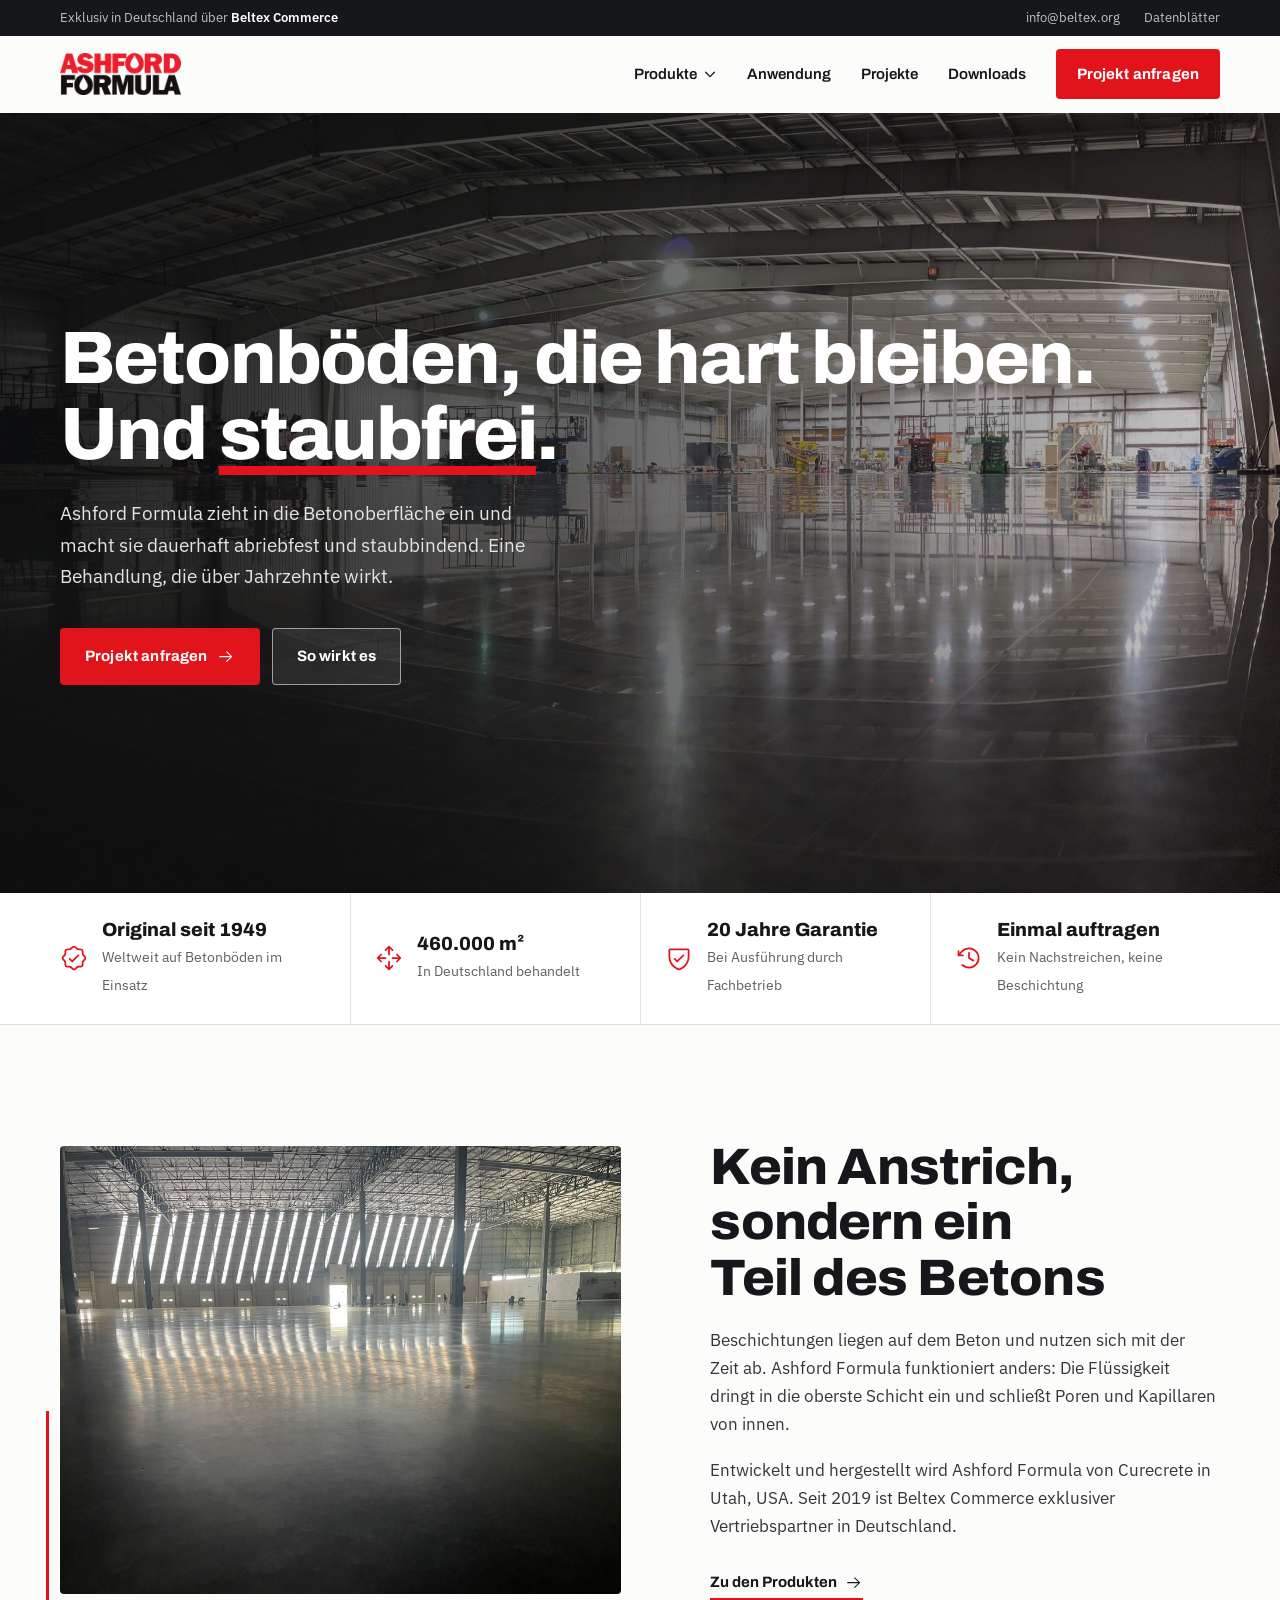
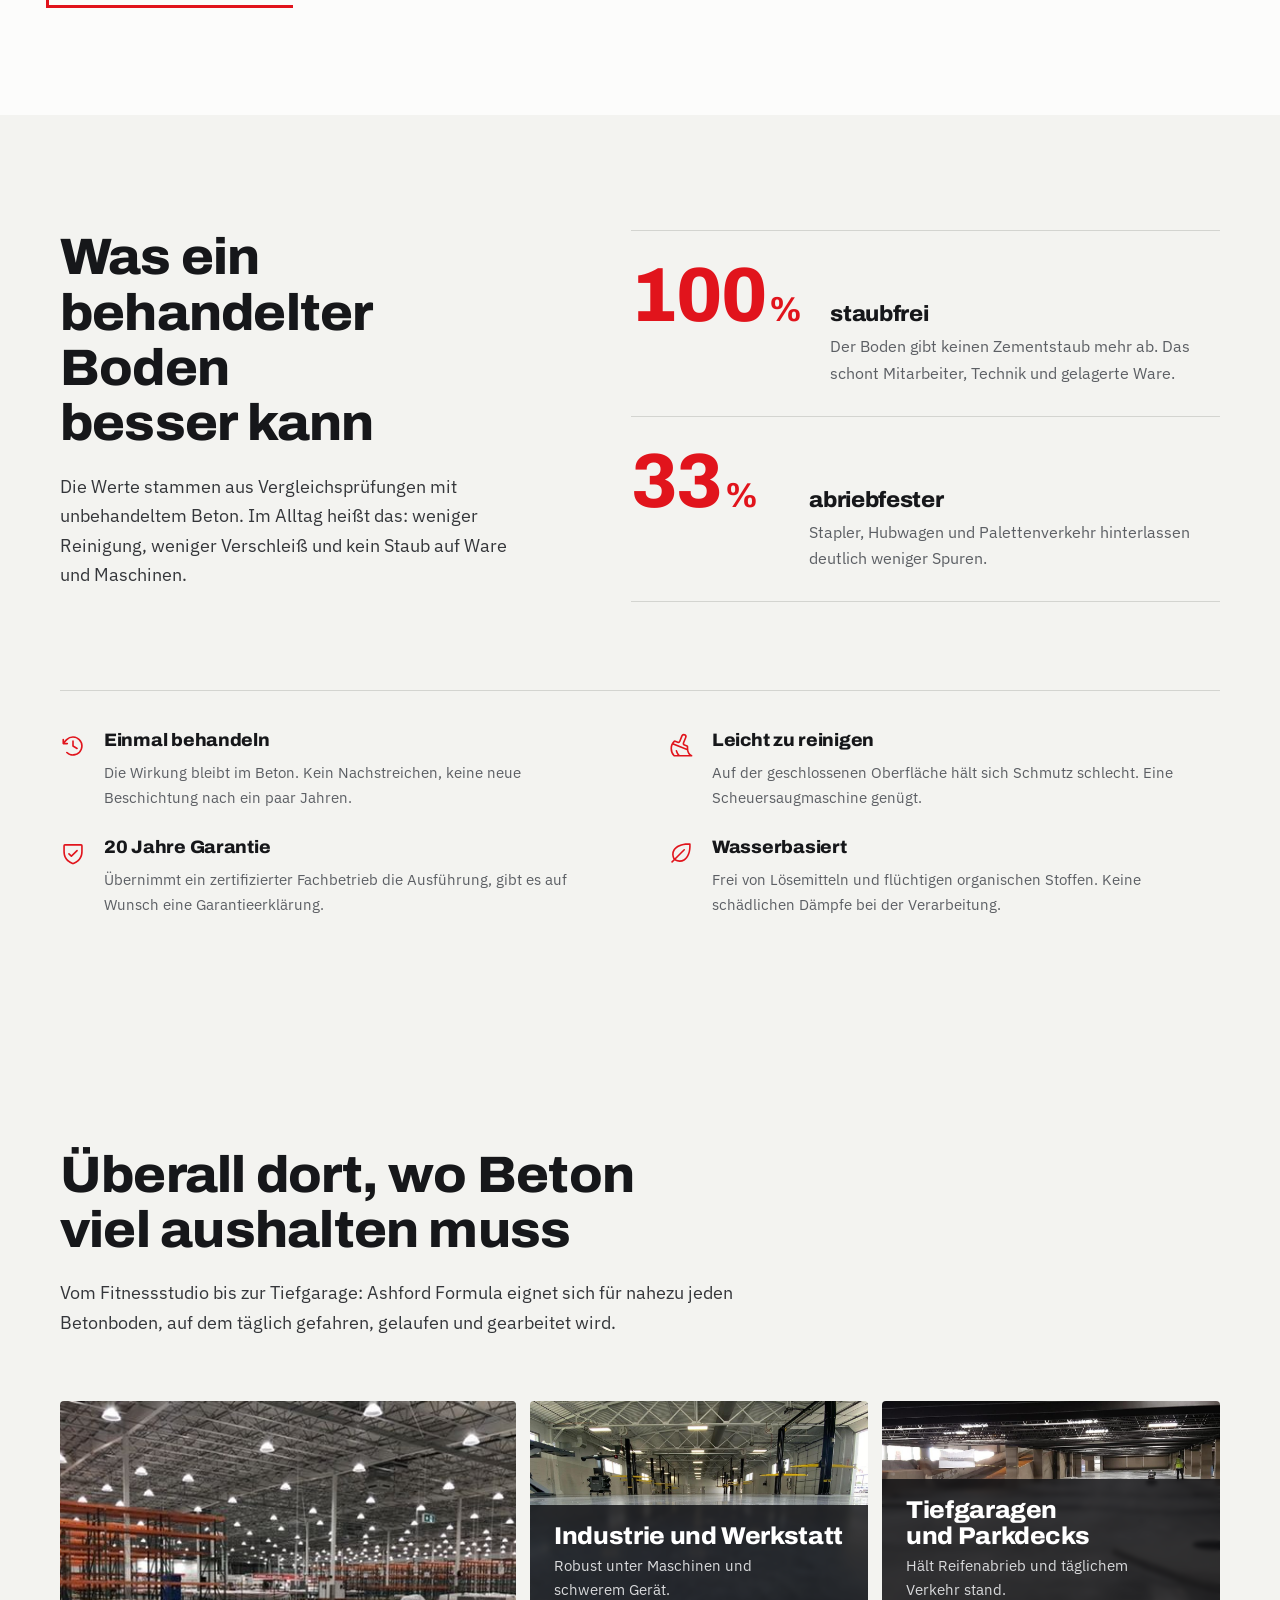
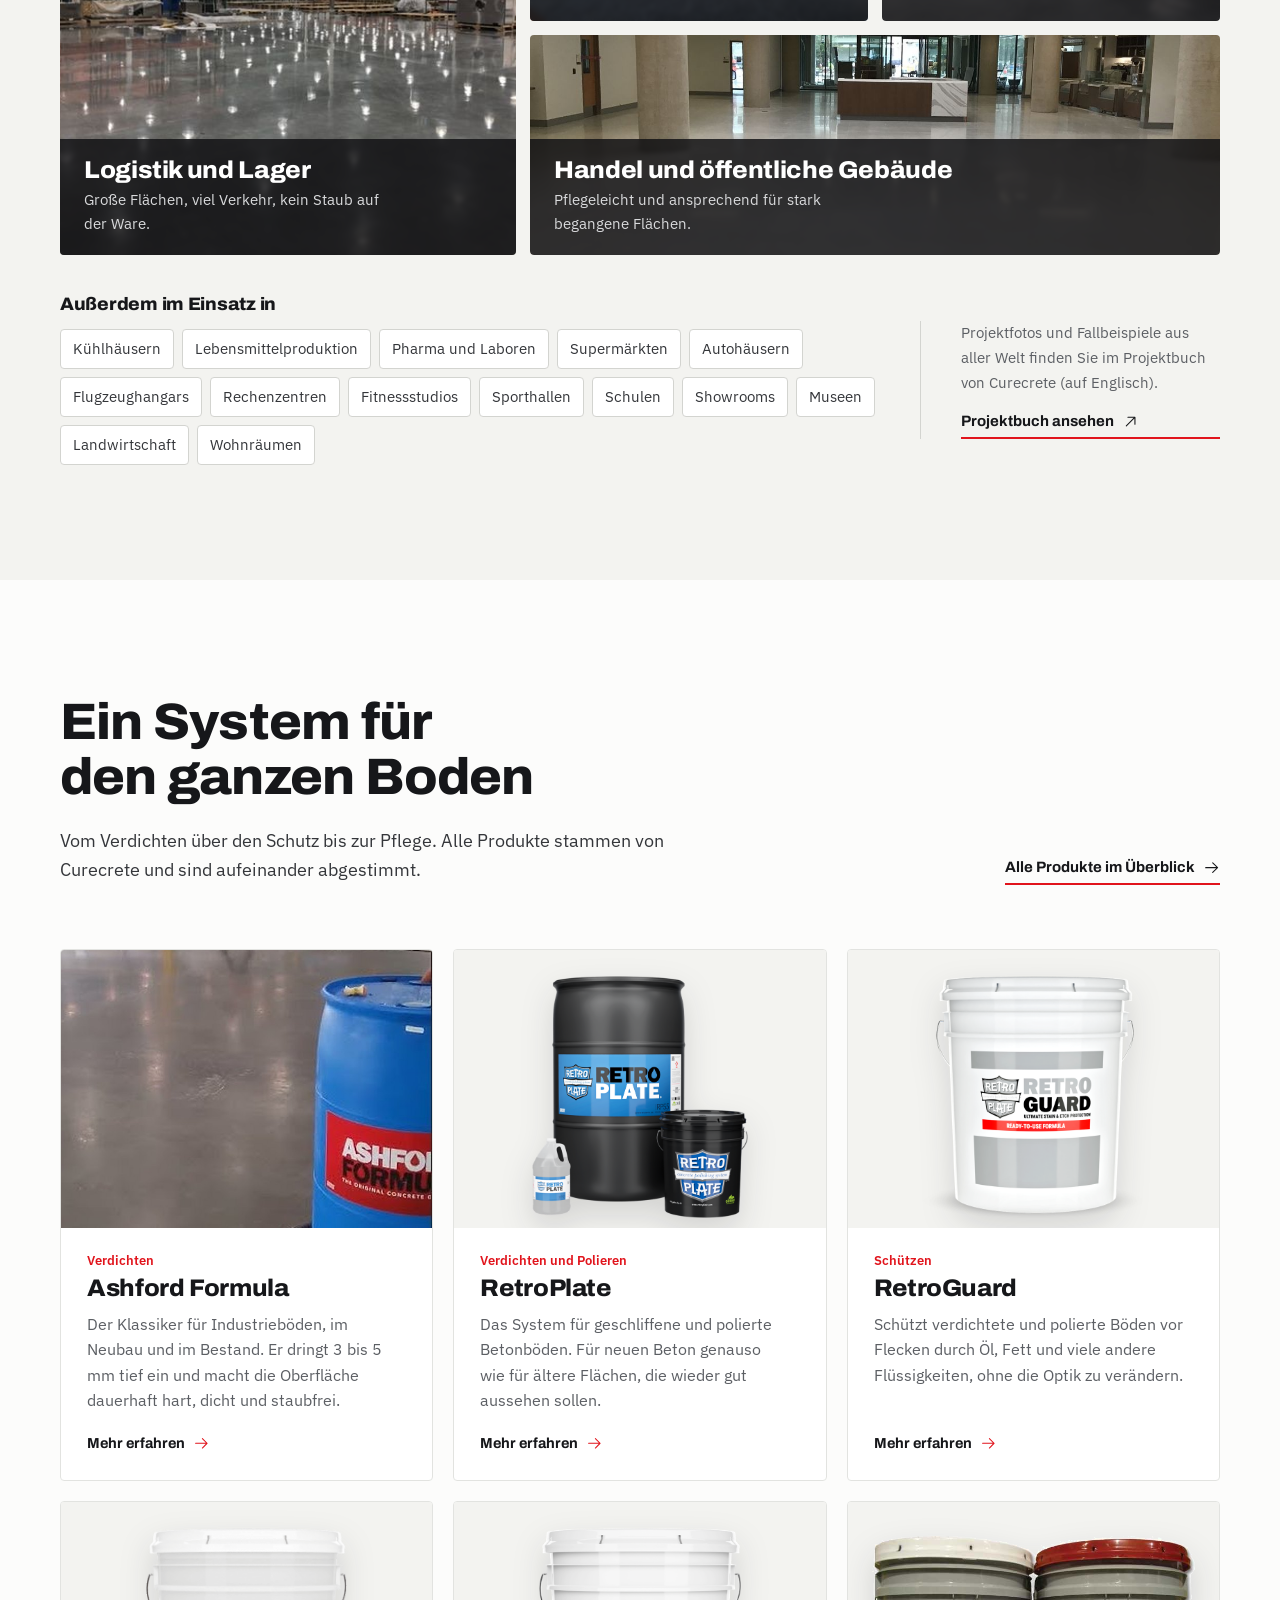
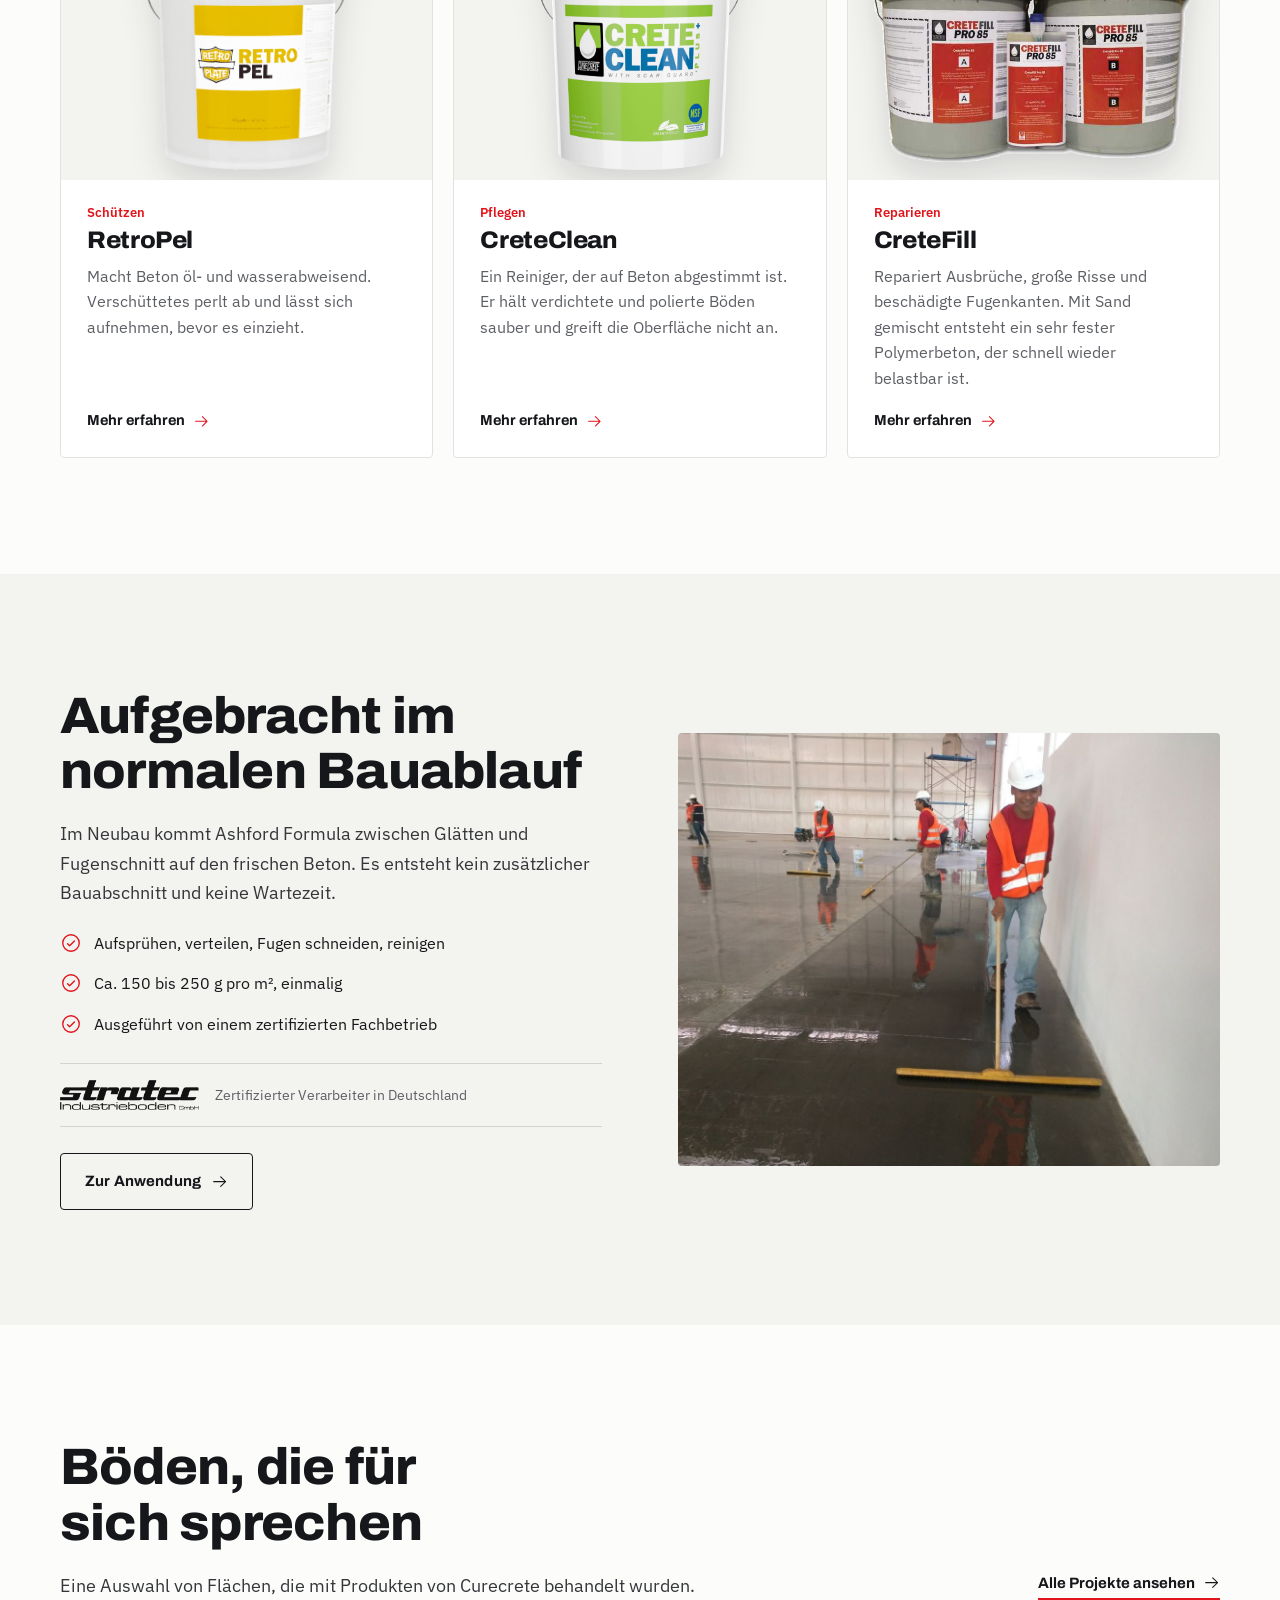
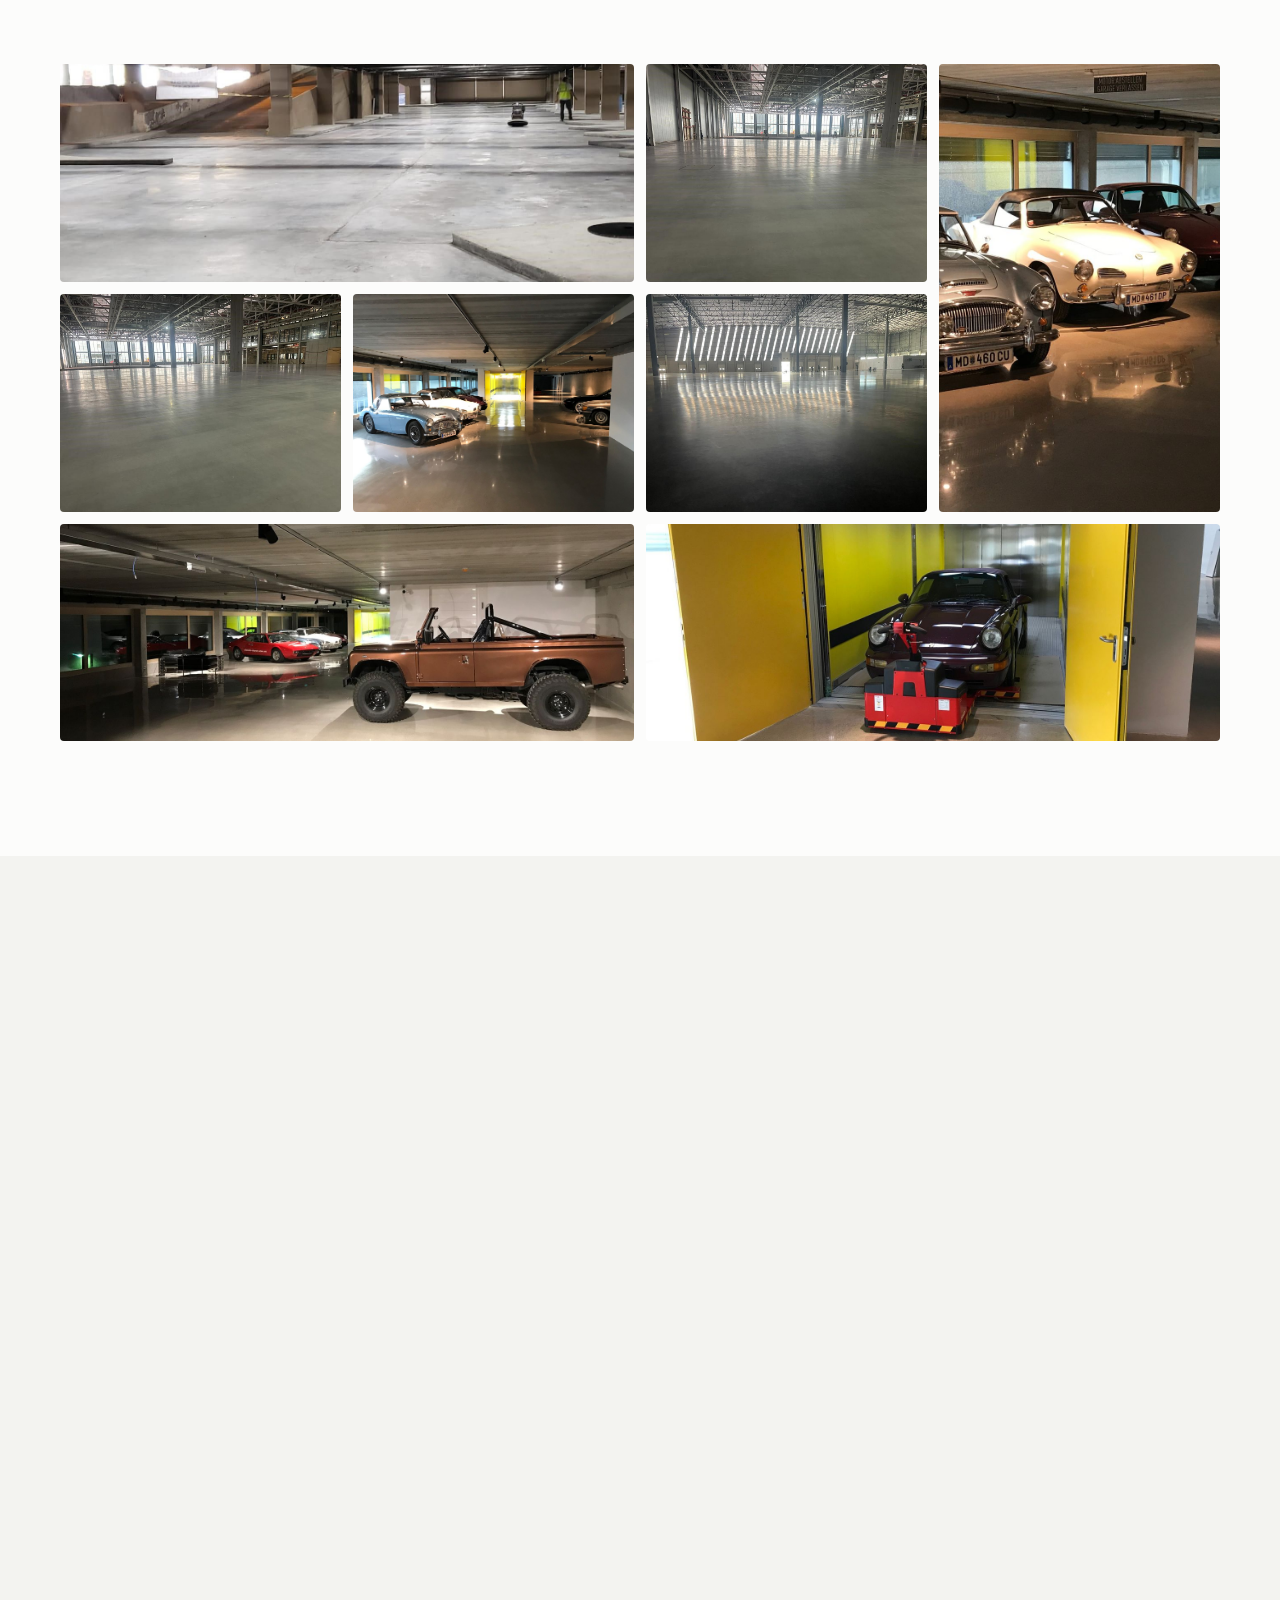
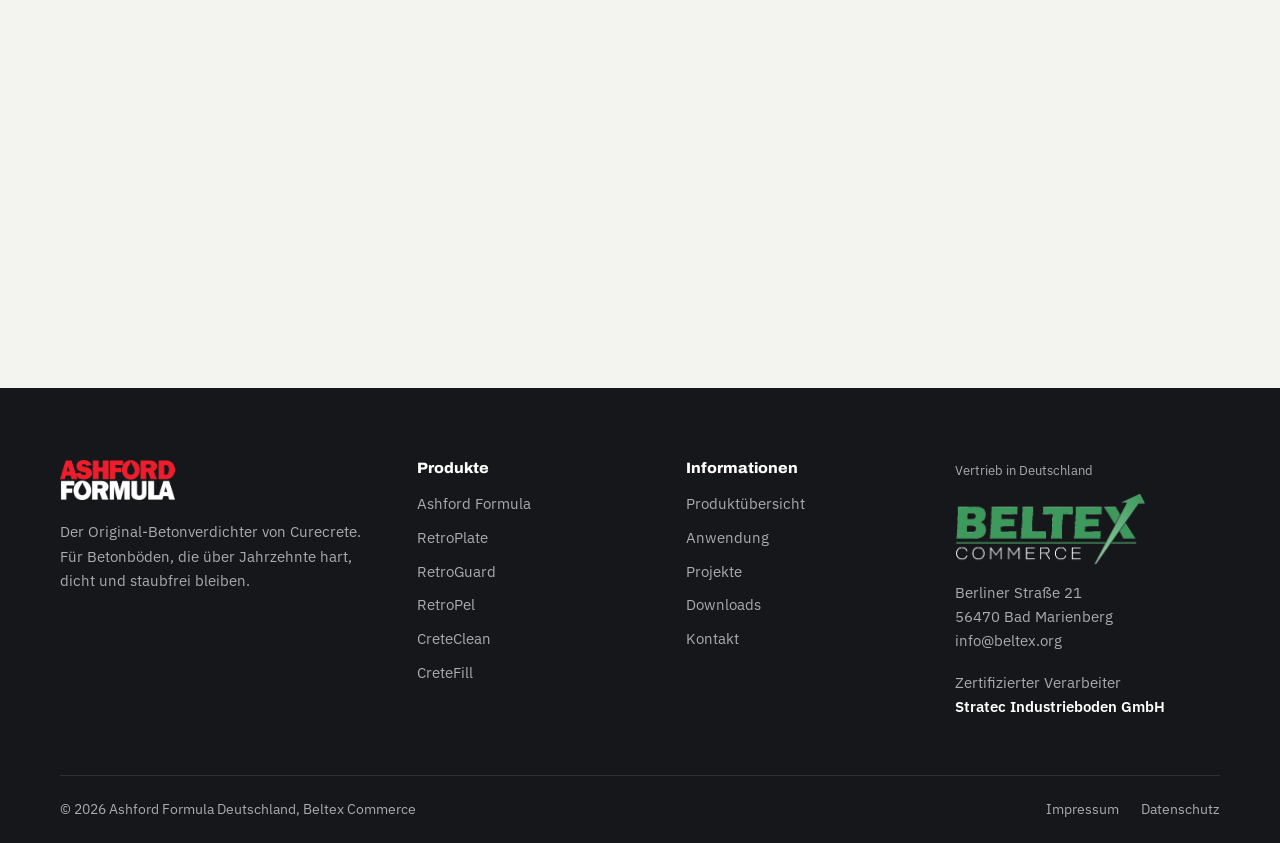
==== index.html @ 69f659d3 "Aussage 38 % härter entfernt Co-Authored-By: Claude Opus 5.5 <noreply@anthropic.com> Claude-Session:" ====
<!doctype html>
<html lang="de">
<head>
<meta charset="utf-8">
<meta name="viewport" content="width=device-width, initial-scale=1">
<title>Ashford Formula Deutschland | Betonverdichter für Industrieböden</title>
<meta name="description" content="Ashford Formula macht Betonböden dauerhaft staubfrei und abriebfester. Exklusiv in Deutschland über Beltex Commerce, ausgeführt von zertifizierten Fachbetrieben.">
<meta name="theme-color" content="#16171A">
<link rel="preload" href="assets/fonts/archivo-latin.woff2" as="font" type="font/woff2" crossorigin>
<link rel="preload" href="assets/fonts/plex-latin.woff2" as="font" type="font/woff2" crossorigin>
<link rel="stylesheet" href="assets/css/style.css?v=9a012fd5">
</head>
<body>
<div class="topbar">
  <div class="wrap">
    <span>Exklusiv in Deutschland über <strong>Beltex Commerce</strong></span>
    <nav aria-label="Service"><a href="mailto:info@beltex.org">info@beltex.org</a><a href="downloads/">Datenblätter</a></nav>
  </div>
</div>
<header class="header" id="header">
  <div class="wrap">
    <a href="./" class="logo" aria-label="Ashford Formula, zur Startseite"><img src="assets/ashford-formula-logo.png" alt="Ashford Formula" width="1128" height="392"></a>
    <nav class="nav" id="nav" aria-label="Hauptmenü">
      <div class="dd">
        <a href="produkte/" class="dd__toggle">Produkte <svg class="icon" viewBox="0 0 256 256" aria-hidden="true"><path d="M216.49,104.49l-80,80a12,12,0,0,1-17,0l-80-80a12,12,0,0,1,17-17L128,159l71.51-71.52a12,12,0,0,1,17,17Z"/></svg></a>
        <div class="dd__menu">
          <a href="produkte/" class="dd__all">Alle Produkte im Überblick</a>
          <a href="produkte/ashford-formula/"><b>Ashford Formula</b><small>Verdichten</small></a><a href="produkte/retroplate/"><b>RetroPlate</b><small>Verdichten und Polieren</small></a><a href="produkte/retroguard/"><b>RetroGuard</b><small>Schützen</small></a><a href="produkte/retropel/"><b>RetroPel</b><small>Schützen</small></a><a href="produkte/creteclean/"><b>CreteClean</b><small>Pflegen</small></a><a href="produkte/cretefill/"><b>CreteFill</b><small>Reparieren</small></a>
        </div>
      </div>
      <a href="anwendung/">Anwendung</a>
      <a href="projekte/">Projekte</a>
      <a href="downloads/">Downloads</a>
      <a href="kontakt/" class="btn btn--red">Projekt anfragen</a>
    </nav>
    <button class="burger" id="burger" aria-label="Menü öffnen" aria-expanded="false" aria-controls="nav"><span></span><span></span><span></span></button>
  </div>
</header>

<main id="top">

<section class="hero">
  <div class="hero__media"><img src="assets/hero-halle.jpg" alt="" fetchpriority="high"></div>
  <div class="wrap">
    <h1><span>Betonböden, die hart bleiben.</span> <span>Und <em>staubfrei</em>.</span></h1>
    <p>Ashford Formula zieht in die Betonoberfläche ein und macht sie dauerhaft abriebfest und staubbindend. Eine Behandlung, die über Jahrzehnte wirkt.</p>
    <div class="hero__cta">
      <a href="#kontakt" class="btn btn--red">Projekt anfragen <svg class="icon" viewBox="0 0 256 256" aria-hidden="true"><path d="M221.66,133.66l-72,72a8,8,0,0,1-11.32-11.32L196.69,136H40a8,8,0,0,1,0-16H196.69L138.34,61.66a8,8,0,0,1,11.32-11.32l72,72A8,8,0,0,1,221.66,133.66Z"/></svg></a>
      <a href="anwendung/" class="btn btn--light">So wirkt es</a>
    </div>
  </div>
</section>

<section class="proof" aria-label="Auf einen Blick">
  <div class="wrap">
    <ul>
      <li><svg class="icon" viewBox="0 0 256 256" aria-hidden="true"><path d="M225.86,102.82c-3.77-3.94-7.67-8-9.14-11.57-1.36-3.27-1.44-8.69-1.52-13.94-.15-9.76-.31-20.82-8-28.51s-18.75-7.85-28.51-8c-5.25-.08-10.67-.16-13.94-1.52-3.56-1.47-7.63-5.37-11.57-9.14C146.28,23.51,138.44,16,128,16s-18.27,7.51-25.18,14.14c-3.94,3.77-8,7.67-11.57,9.14C88,40.64,82.56,40.72,77.31,40.8c-9.76.15-20.82.31-28.51,8S41,67.55,40.8,77.31c-.08,5.25-.16,10.67-1.52,13.94-1.47,3.56-5.37,7.63-9.14,11.57C23.51,109.72,16,117.56,16,128s7.51,18.27,14.14,25.18c3.77,3.94,7.67,8,9.14,11.57,1.36,3.27,1.44,8.69,1.52,13.94.15,9.76.31,20.82,8,28.51s18.75,7.85,28.51,8c5.25.08,10.67.16,13.94,1.52,3.56,1.47,7.63,5.37,11.57,9.14C109.72,232.49,117.56,240,128,240s18.27-7.51,25.18-14.14c3.94-3.77,8-7.67,11.57-9.14,3.27-1.36,8.69-1.44,13.94-1.52,9.76-.15,20.82-.31,28.51-8s7.85-18.75,8-28.51c.08-5.25.16-10.67,1.52-13.94,1.47-3.56,5.37-7.63,9.14-11.57C232.49,146.28,240,138.44,240,128S232.49,109.73,225.86,102.82Zm-11.55,39.29c-4.79,5-9.75,10.17-12.38,16.52-2.52,6.1-2.63,13.07-2.73,19.82-.1,7-.21,14.33-3.32,17.43s-10.39,3.22-17.43,3.32c-6.75.1-13.72.21-19.82,2.73-6.35,2.63-11.52,7.59-16.52,12.38S132,224,128,224s-9.15-4.92-14.11-9.69-10.17-9.75-16.52-12.38c-6.1-2.52-13.07-2.63-19.82-2.73-7-.1-14.33-.21-17.43-3.32s-3.22-10.39-3.32-17.43c-.1-6.75-.21-13.72-2.73-19.82-2.63-6.35-7.59-11.52-12.38-16.52S32,132,32,128s4.92-9.15,9.69-14.11,9.75-10.17,12.38-16.52c2.52-6.1,2.63-13.07,2.73-19.82.1-7,.21-14.33,3.32-17.43S70.51,56.9,77.55,56.8c6.75-.1,13.72-.21,19.82-2.73,6.35-2.63,11.52-7.59,16.52-12.38S124,32,128,32s9.15,4.92,14.11,9.69,10.17,9.75,16.52,12.38c6.1,2.52,13.07,2.63,19.82,2.73,7,.1,14.33.21,17.43,3.32s3.22,10.39,3.32,17.43c.1,6.75.21,13.72,2.73,19.82,2.63,6.35,7.59,11.52,12.38,16.52S224,124,224,128,219.08,137.15,214.31,142.11ZM173.66,98.34a8,8,0,0,1,0,11.32l-56,56a8,8,0,0,1-11.32,0l-24-24a8,8,0,0,1,11.32-11.32L112,148.69l50.34-50.35A8,8,0,0,1,173.66,98.34Z"/></svg><div><b>Original seit 1949</b><span>Weltweit auf Betonböden im Einsatz</span></div></li>
      <li><svg class="icon" viewBox="0 0 256 256" aria-hidden="true"><path d="M90.34,61.66a8,8,0,0,1,0-11.32l32-32a8,8,0,0,1,11.32,0l32,32a8,8,0,0,1-11.32,11.32L136,43.31V96a8,8,0,0,1-16,0V43.31L101.66,61.66A8,8,0,0,1,90.34,61.66Zm64,132.68L136,212.69V160a8,8,0,0,0-16,0v52.69l-18.34-18.35a8,8,0,0,0-11.32,11.32l32,32a8,8,0,0,0,11.32,0l32-32a8,8,0,0,0-11.32-11.32Zm83.32-72-32-32a8,8,0,0,0-11.32,11.32L212.69,120H160a8,8,0,0,0,0,16h52.69l-18.35,18.34a8,8,0,0,0,11.32,11.32l32-32A8,8,0,0,0,237.66,122.34ZM43.31,136H96a8,8,0,0,0,0-16H43.31l18.35-18.34A8,8,0,0,0,50.34,90.34l-32,32a8,8,0,0,0,0,11.32l32,32a8,8,0,0,0,11.32-11.32Z"/></svg><div><b class="num">460.000 m²</b><span>In Deutschland behandelt</span></div></li>
      <li><svg class="icon" viewBox="0 0 256 256" aria-hidden="true"><path d="M208,40H48A16,16,0,0,0,32,56v56c0,52.72,25.52,84.67,46.93,102.19,23.06,18.86,46,25.26,47,25.53a8,8,0,0,0,4.2,0c1-.27,23.91-6.67,47-25.53C198.48,196.67,224,164.72,224,112V56A16,16,0,0,0,208,40Zm0,72c0,37.07-13.66,67.16-40.6,89.42A129.3,129.3,0,0,1,128,223.62a128.25,128.25,0,0,1-38.92-21.81C61.82,179.51,48,149.3,48,112l0-56,160,0ZM82.34,141.66a8,8,0,0,1,11.32-11.32L112,148.69l50.34-50.35a8,8,0,0,1,11.32,11.32l-56,56a8,8,0,0,1-11.32,0Z"/></svg><div><b>20 Jahre Garantie</b><span>Bei Ausführung durch Fachbetrieb</span></div></li>
      <li><svg class="icon" viewBox="0 0 256 256" aria-hidden="true"><path d="M136,80v43.47l36.12,21.67a8,8,0,0,1-8.24,13.72l-40-24A8,8,0,0,1,120,128V80a8,8,0,0,1,16,0Zm-8-48A95.44,95.44,0,0,0,60.08,60.15C52.81,67.51,46.35,74.59,40,82V64a8,8,0,0,0-16,0v40a8,8,0,0,0,8,8H72a8,8,0,0,0,0-16H49c7.15-8.42,14.27-16.35,22.39-24.57a80,80,0,1,1,1.66,114.75,8,8,0,1,0-11,11.64A96,96,0,1,0,128,32Z"/></svg><div><b>Einmal auftragen</b><span>Kein Nachstreichen, keine Beschichtung</span></div></li>
    </ul>
  </div>
</section>

<section class="sec" id="ueber">
  <div class="wrap intro">
    <div class="intro__img reveal"><img src="assets/intro-halle.jpg" alt="Große Halle mit verdichtetem, glänzendem Betonboden" loading="lazy"></div>
    <div class="reveal reveal-d1">
      <h2 class="h2">Kein Anstrich, sondern ein Teil des Betons</h2>
      <p>Beschichtungen liegen auf dem Beton und nutzen sich mit der Zeit ab. Ashford Formula funktioniert anders: Die Flüssigkeit dringt in die oberste Schicht ein und schließt Poren und Kapillaren von innen.</p>
      <p>Entwickelt und hergestellt wird Ashford Formula von Curecrete in Utah, USA. Seit 2019 ist Beltex Commerce exklusiver Vertriebspartner in Deutschland.</p>
      <a href="produkte/" class="textlink">Zu den Produkten <svg class="icon" viewBox="0 0 256 256" aria-hidden="true"><path d="M221.66,133.66l-72,72a8,8,0,0,1-11.32-11.32L196.69,136H40a8,8,0,0,1,0-16H196.69L138.34,61.66a8,8,0,0,1,11.32-11.32l72,72A8,8,0,0,1,221.66,133.66Z"/></svg></a>
    </div>
  </div>
</section>

<section class="sec sec--concrete" id="vorteile">
  <div class="wrap">
    <div class="adv">
      <div class="adv__intro reveal">
        <h2 class="h2">Was ein behandelter Boden besser kann</h2>
        <p class="lead">Die Werte stammen aus Vergleichsprüfungen mit unbehandeltem Beton. Im Alltag heißt das: weniger Reinigung, weniger Verschleiß und kein Staub auf Ware und Maschinen.</p>
      </div>
      <ul class="figures">
        <li class="figure reveal"><div class="figure__n num"><span data-count="100">100</span><small>%</small></div><div><h3>staubfrei</h3><p>Der Boden gibt keinen Zementstaub mehr ab. Das schont Mitarbeiter, Technik und gelagerte Ware.</p></div></li>
        <li class="figure reveal"><div class="figure__n num"><span data-count="33">33</span><small>%</small></div><div><h3>abriebfester</h3><p>Stapler, Hubwagen und Palettenverkehr hinterlassen deutlich weniger Spuren.</p></div></li>
      </ul>
    </div>
    <div class="extras">
      <div class="extra reveal"><svg class="icon" viewBox="0 0 256 256" aria-hidden="true"><path d="M136,80v43.47l36.12,21.67a8,8,0,0,1-8.24,13.72l-40-24A8,8,0,0,1,120,128V80a8,8,0,0,1,16,0Zm-8-48A95.44,95.44,0,0,0,60.08,60.15C52.81,67.51,46.35,74.59,40,82V64a8,8,0,0,0-16,0v40a8,8,0,0,0,8,8H72a8,8,0,0,0,0-16H49c7.15-8.42,14.27-16.35,22.39-24.57a80,80,0,1,1,1.66,114.75,8,8,0,1,0-11,11.64A96,96,0,1,0,128,32Z"/></svg><h3>Einmal behandeln</h3><p>Die Wirkung bleibt im Beton. Kein Nachstreichen, keine neue Beschichtung nach ein paar Jahren.</p></div>
      <div class="extra reveal reveal-d1"><svg class="icon" viewBox="0 0 256 256" aria-hidden="true"><path d="M235.5,216.81c-22.56-11-35.5-34.58-35.5-64.8V134.73a15.94,15.94,0,0,0-10.09-14.87L165,110a8,8,0,0,1-4.48-10.34l21.32-53a28,28,0,0,0-16.1-37,28.14,28.14,0,0,0-35.82,16,.61.61,0,0,0,0,.12L108.9,79a8,8,0,0,1-10.37,4.49L73.11,73.14A15.89,15.89,0,0,0,55.74,76.8C34.68,98.45,24,123.75,24,152a111.45,111.45,0,0,0,31.18,77.53A8,8,0,0,0,61,232H232a8,8,0,0,0,3.5-15.19ZM67.14,88l25.41,10.3a24,24,0,0,0,31.23-13.45l21-53c2.56-6.11,9.47-9.27,15.43-7a12,12,0,0,1,6.88,15.92L145.69,93.76a24,24,0,0,0,13.43,31.14L184,134.73V152c0,.33,0,.66,0,1L55.77,101.71A108.84,108.84,0,0,1,67.14,88Zm48,128a87.53,87.53,0,0,1-24.34-42,8,8,0,0,0-15.49,4,105.16,105.16,0,0,0,18.36,38H64.44A95.54,95.54,0,0,1,40,152a85.9,85.9,0,0,1,7.73-36.29l137.8,55.12c3,18,10.56,33.48,21.89,45.16Z"/></svg><h3>Leicht zu reinigen</h3><p>Auf der geschlossenen Oberfläche hält sich Schmutz schlecht. Eine Scheuersaugmaschine genügt.</p></div>
      <div class="extra reveal reveal-d2"><svg class="icon" viewBox="0 0 256 256" aria-hidden="true"><path d="M208,40H48A16,16,0,0,0,32,56v56c0,52.72,25.52,84.67,46.93,102.19,23.06,18.86,46,25.26,47,25.53a8,8,0,0,0,4.2,0c1-.27,23.91-6.67,47-25.53C198.48,196.67,224,164.72,224,112V56A16,16,0,0,0,208,40Zm0,72c0,37.07-13.66,67.16-40.6,89.42A129.3,129.3,0,0,1,128,223.62a128.25,128.25,0,0,1-38.92-21.81C61.82,179.51,48,149.3,48,112l0-56,160,0ZM82.34,141.66a8,8,0,0,1,11.32-11.32L112,148.69l50.34-50.35a8,8,0,0,1,11.32,11.32l-56,56a8,8,0,0,1-11.32,0Z"/></svg><h3>20 Jahre Garantie</h3><p>Übernimmt ein zertifizierter Fachbetrieb die Ausführung, gibt es auf Wunsch eine Garantieerklärung.</p></div>
      <div class="extra reveal reveal-d3"><svg class="icon" viewBox="0 0 256 256" aria-hidden="true"><path d="M223.45,40.07a8,8,0,0,0-7.52-7.52C139.8,28.08,78.82,51,52.82,94a87.09,87.09,0,0,0-12.76,49c.57,15.92,5.21,32,13.79,47.85l-19.51,19.5a8,8,0,0,0,11.32,11.32l19.5-19.51C81,210.73,97.09,215.37,113,215.94q1.67.06,3.33.06A86.93,86.93,0,0,0,162,203.18C205,177.18,227.93,116.21,223.45,40.07ZM153.75,189.5c-22.75,13.78-49.68,14-76.71.77l88.63-88.62a8,8,0,0,0-11.32-11.32L65.73,179c-13.19-27-13-54,.77-76.71,22.09-36.47,74.6-56.44,141.31-54.06C210.2,114.89,190.22,167.41,153.75,189.5Z"/></svg><h3>Wasserbasiert</h3><p>Frei von Lösemitteln und flüchtigen organischen Stoffen. Keine schädlichen Dämpfe bei der Verarbeitung.</p></div>
    </div>
  </div>
</section>

<section class="sec sec--concrete" id="bereiche">
  <div class="wrap">
    <div class="sec-head reveal">
      <h2 class="h2">Überall dort, wo Beton viel aushalten muss</h2>
      <p class="lead">Vom Fitnessstudio bis zur Tiefgarage: Ashford Formula eignet sich für nahezu jeden Betonboden, auf dem täglich gefahren, gelaufen und gearbeitet wird.</p>
    </div>
    <div class="bento">
      <div class="tile reveal"><img src="assets/bereich-logistik.jpg" alt="Lagerhalle mit Regalen und glänzendem Betonboden" loading="lazy"><div class="tile__txt"><h3>Logistik und Lager</h3><p>Große Flächen, viel Verkehr, kein Staub auf der Ware.</p></div></div>
      <div class="tile reveal reveal-d1"><img src="assets/bereich-industrie.jpg" alt="Werkstatthalle mit Hebebühnen auf poliertem Betonboden" loading="lazy"><div class="tile__txt"><h3>Industrie und Werkstatt</h3><p>Robust unter Maschinen und schwerem Gerät.</p></div></div>
      <div class="tile reveal reveal-d2"><img src="assets/projekt-1.jpg" alt="Parkdeck während der Bodenbehandlung" loading="lazy"><div class="tile__txt"><h3>Tiefgaragen und Parkdecks</h3><p>Hält Reifenabrieb und täglichem Verkehr stand.</p></div></div>
      <div class="tile reveal reveal-d1"><img src="assets/bereich-oeffentlich.jpg" alt="Heller Eingangsbereich eines öffentlichen Gebäudes" loading="lazy"><div class="tile__txt"><h3>Handel und öffentliche Gebäude</h3><p>Pflegeleicht und ansprechend für stark begangene Flächen.</p></div></div>
    </div>
    <div class="also reveal">
      <div>
        <h3>Außerdem im Einsatz in</h3>
        <ul class="chips"><li>Kühlhäusern</li><li>Lebensmittelproduktion</li><li>Pharma und Laboren</li><li>Supermärkten</li><li>Autohäusern</li><li>Flugzeughangars</li><li>Rechenzentren</li><li>Fitnessstudios</li><li>Sporthallen</li><li>Schulen</li><li>Showrooms</li><li>Museen</li><li>Landwirtschaft</li><li>Wohnräumen</li></ul>
      </div>
      <div class="book">
        <p>Projektfotos und Fallbeispiele aus aller Welt finden Sie im Projektbuch von Curecrete (auf Englisch).</p>
        <a href="https://online.pubhtml5.com/zuil/pmja/" target="_blank" rel="noopener" class="textlink">Projektbuch ansehen <svg class="icon" viewBox="0 0 256 256" aria-hidden="true"><path d="M200,64V168a8,8,0,0,1-16,0V83.31L69.66,197.66a8,8,0,0,1-11.32-11.32L172.69,72H88a8,8,0,0,1,0-16H192A8,8,0,0,1,200,64Z"/></svg></a>
      </div>
    </div>
  </div>
</section>

<section class="sec" id="produkte">
  <div class="wrap">
    <div class="sec-head sec-head--row reveal">
      <div>
        <h2 class="h2">Ein System für den ganzen Boden</h2>
        <p class="lead">Vom Verdichten über den Schutz bis zur Pflege. Alle Produkte stammen von Curecrete und sind aufeinander abgestimmt.</p>
      </div>
      <a href="produkte/" class="textlink">Alle Produkte im Überblick <svg class="icon" viewBox="0 0 256 256" aria-hidden="true"><path d="M221.66,133.66l-72,72a8,8,0,0,1-11.32-11.32L196.69,136H40a8,8,0,0,1,0-16H196.69L138.34,61.66a8,8,0,0,1,11.32-11.32l72,72A8,8,0,0,1,221.66,133.66Z"/></svg></a>
    </div>
    <div class="products">
      <article class="product reveal">
        <div class="product__img product__img--photo"><img src="assets/produkt-ashford.jpg" alt="Ashford Formula" loading="lazy"></div>
        <div class="product__body">
          <span class="product__cat">Verdichten</span>
          <h3><a href="produkte/ashford-formula/">Ashford Formula</a></h3>
          <p>Der Klassiker für Industrieböden, im Neubau und im Bestand. Er dringt 3 bis 5 mm tief ein und macht die Oberfläche dauerhaft hart, dicht und staubfrei.</p>
          <span class="product__more">Mehr erfahren <svg class="icon" viewBox="0 0 256 256" aria-hidden="true"><path d="M221.66,133.66l-72,72a8,8,0,0,1-11.32-11.32L196.69,136H40a8,8,0,0,1,0-16H196.69L138.34,61.66a8,8,0,0,1,11.32-11.32l72,72A8,8,0,0,1,221.66,133.66Z"/></svg></span>
        </div>
      </article>
      <article class="product reveal reveal-d1">
        <div class="product__img"><img src="assets/packshot-retroplate.png" alt="RetroPlate" loading="lazy"></div>
        <div class="product__body">
          <span class="product__cat">Verdichten und Polieren</span>
          <h3><a href="produkte/retroplate/">RetroPlate</a></h3>
          <p>Das System für geschliffene und polierte Betonböden. Für neuen Beton genauso wie für ältere Flächen, die wieder gut aussehen sollen.</p>
          <span class="product__more">Mehr erfahren <svg class="icon" viewBox="0 0 256 256" aria-hidden="true"><path d="M221.66,133.66l-72,72a8,8,0,0,1-11.32-11.32L196.69,136H40a8,8,0,0,1,0-16H196.69L138.34,61.66a8,8,0,0,1,11.32-11.32l72,72A8,8,0,0,1,221.66,133.66Z"/></svg></span>
        </div>
      </article>
      <article class="product reveal reveal-d2">
        <div class="product__img"><img src="assets/packshot-retroguard.png" alt="RetroGuard" loading="lazy"></div>
        <div class="product__body">
          <span class="product__cat">Schützen</span>
          <h3><a href="produkte/retroguard/">RetroGuard</a></h3>
          <p>Schützt verdichtete und polierte Böden vor Flecken durch Öl, Fett und viele andere Flüssigkeiten, ohne die Optik zu verändern.</p>
          <span class="product__more">Mehr erfahren <svg class="icon" viewBox="0 0 256 256" aria-hidden="true"><path d="M221.66,133.66l-72,72a8,8,0,0,1-11.32-11.32L196.69,136H40a8,8,0,0,1,0-16H196.69L138.34,61.66a8,8,0,0,1,11.32-11.32l72,72A8,8,0,0,1,221.66,133.66Z"/></svg></span>
        </div>
      </article>
      <article class="product reveal">
        <div class="product__img"><img src="assets/packshot-retropel.png" alt="RetroPel" loading="lazy"></div>
        <div class="product__body">
          <span class="product__cat">Schützen</span>
          <h3><a href="produkte/retropel/">RetroPel</a></h3>
          <p>Macht Beton öl- und wasserabweisend. Verschüttetes perlt ab und lässt sich aufnehmen, bevor es einzieht.</p>
          <span class="product__more">Mehr erfahren <svg class="icon" viewBox="0 0 256 256" aria-hidden="true"><path d="M221.66,133.66l-72,72a8,8,0,0,1-11.32-11.32L196.69,136H40a8,8,0,0,1,0-16H196.69L138.34,61.66a8,8,0,0,1,11.32-11.32l72,72A8,8,0,0,1,221.66,133.66Z"/></svg></span>
        </div>
      </article>
      <article class="product reveal reveal-d1">
        <div class="product__img"><img src="assets/packshot-creteclean.png" alt="CreteClean" loading="lazy"></div>
        <div class="product__body">
          <span class="product__cat">Pflegen</span>
          <h3><a href="produkte/creteclean/">CreteClean</a></h3>
          <p>Ein Reiniger, der auf Beton abgestimmt ist. Er hält verdichtete und polierte Böden sauber und greift die Oberfläche nicht an.</p>
          <span class="product__more">Mehr erfahren <svg class="icon" viewBox="0 0 256 256" aria-hidden="true"><path d="M221.66,133.66l-72,72a8,8,0,0,1-11.32-11.32L196.69,136H40a8,8,0,0,1,0-16H196.69L138.34,61.66a8,8,0,0,1,11.32-11.32l72,72A8,8,0,0,1,221.66,133.66Z"/></svg></span>
        </div>
      </article>
      <article class="product reveal reveal-d2">
        <div class="product__img"><img src="assets/packshot-cretefill.png" alt="CreteFill" loading="lazy"></div>
        <div class="product__body">
          <span class="product__cat">Reparieren</span>
          <h3><a href="produkte/cretefill/">CreteFill</a></h3>
          <p>Repariert Ausbrüche, große Risse und beschädigte Fugenkanten. Mit Sand gemischt entsteht ein sehr fester Polymerbeton, der schnell wieder belastbar ist.</p>
          <span class="product__more">Mehr erfahren <svg class="icon" viewBox="0 0 256 256" aria-hidden="true"><path d="M221.66,133.66l-72,72a8,8,0,0,1-11.32-11.32L196.69,136H40a8,8,0,0,1,0-16H196.69L138.34,61.66a8,8,0,0,1,11.32-11.32l72,72A8,8,0,0,1,221.66,133.66Z"/></svg></span>
        </div>
      </article>
    </div>
  </div>
</section>

<section class="sec sec--concrete" id="anwendung">
  <div class="wrap teaser">
    <a class="teaser__media reveal" href="anwendung/">
      <img src="assets/schritt-2-verteilen.jpg" alt="Arbeiter verteilen Ashford Formula mit breiten Besen auf frischem Beton" loading="lazy">
    </a>
    <div class="reveal reveal-d1">
      <h2 class="h2">Aufgebracht im normalen Bauablauf</h2>
      <p class="lead">Im Neubau kommt Ashford Formula zwischen Glätten und Fugenschnitt auf den frischen Beton. Es entsteht kein zusätzlicher Bauabschnitt und keine Wartezeit.</p>
      <ul class="ticks">
        <li><svg class="icon" viewBox="0 0 256 256" aria-hidden="true"><path d="M173.66,98.34a8,8,0,0,1,0,11.32l-56,56a8,8,0,0,1-11.32,0l-24-24a8,8,0,0,1,11.32-11.32L112,148.69l50.34-50.35A8,8,0,0,1,173.66,98.34ZM232,128A104,104,0,1,1,128,24,104.11,104.11,0,0,1,232,128Zm-16,0a88,88,0,1,0-88,88A88.1,88.1,0,0,0,216,128Z"/></svg>Aufsprühen, verteilen, Fugen schneiden, reinigen</li>
        <li><svg class="icon" viewBox="0 0 256 256" aria-hidden="true"><path d="M173.66,98.34a8,8,0,0,1,0,11.32l-56,56a8,8,0,0,1-11.32,0l-24-24a8,8,0,0,1,11.32-11.32L112,148.69l50.34-50.35A8,8,0,0,1,173.66,98.34ZM232,128A104,104,0,1,1,128,24,104.11,104.11,0,0,1,232,128Zm-16,0a88,88,0,1,0-88,88A88.1,88.1,0,0,0,216,128Z"/></svg>Ca. 150 bis 250 g pro m², einmalig</li>
        <li><svg class="icon" viewBox="0 0 256 256" aria-hidden="true"><path d="M173.66,98.34a8,8,0,0,1,0,11.32l-56,56a8,8,0,0,1-11.32,0l-24-24a8,8,0,0,1,11.32-11.32L112,148.69l50.34-50.35A8,8,0,0,1,173.66,98.34ZM232,128A104,104,0,1,1,128,24,104.11,104.11,0,0,1,232,128Zm-16,0a88,88,0,1,0-88,88A88.1,88.1,0,0,0,216,128Z"/></svg>Ausgeführt von einem zertifizierten Fachbetrieb</li>
      </ul>
      <div class="teaser__partner">
        <img src="assets/stratec-logo.png" alt="Stratec Industrieboden GmbH">
        <span>Zertifizierter Verarbeiter in Deutschland</span>
      </div>
      <a href="anwendung/" class="btn btn--line">Zur Anwendung <svg class="icon" viewBox="0 0 256 256" aria-hidden="true"><path d="M221.66,133.66l-72,72a8,8,0,0,1-11.32-11.32L196.69,136H40a8,8,0,0,1,0-16H196.69L138.34,61.66a8,8,0,0,1,11.32-11.32l72,72A8,8,0,0,1,221.66,133.66Z"/></svg></a>
    </div>
  </div>
</section>

<section class="sec" id="projekte">
  <div class="wrap">
    <div class="sec-head sec-head--row reveal">
      <div>
        <h2 class="h2">Böden, die für sich sprechen</h2>
        <p class="lead">Eine Auswahl von Flächen, die mit Produkten von Curecrete behandelt wurden.</p>
      </div>
      <a href="projekte/" class="textlink">Alle Projekte ansehen <svg class="icon" viewBox="0 0 256 256" aria-hidden="true"><path d="M221.66,133.66l-72,72a8,8,0,0,1-11.32-11.32L196.69,136H40a8,8,0,0,1,0-16H196.69L138.34,61.66a8,8,0,0,1,11.32-11.32l72,72A8,8,0,0,1,221.66,133.66Z"/></svg></a>
    </div>
    <div class="gallery reveal">
      <a href="assets/projekt-1.jpg" class="g-wide"><img src="assets/projekt-1.jpg" alt="Parkdeck während der Bodenbehandlung" loading="lazy"></a>
      <a href="assets/projekt-2.jpg"><img src="assets/projekt-2.jpg" alt="Helle Halle mit großer Fensterfront" loading="lazy"></a>
      <a href="assets/projekt-3.jpg" class="g-tall"><img src="assets/projekt-3.jpg" alt="Drei Oldtimer auf poliertem Betonboden" loading="lazy"></a>
      <a href="assets/projekt-4.jpg"><img src="assets/projekt-4.jpg" alt="Glänzender Hallenboden vor einer Glasfassade" loading="lazy"></a>
      <a href="assets/projekt-5.jpg"><img src="assets/projekt-5.jpg" alt="Oldtimer-Garage mit spiegelndem Boden" loading="lazy"></a>
      <a href="assets/projekt-6.jpg"><img src="assets/projekt-6.jpg" alt="Halle mit Rolltoren und spiegelndem Betonboden" loading="lazy"></a>
      <a href="assets/projekt-7.jpg" class="g-wide"><img src="assets/projekt-7.jpg" alt="Geländewagen in einer Garage mit poliertem Boden" loading="lazy"></a>
      <a href="assets/projekt-8.jpg" class="g-wide"><img src="assets/projekt-8.jpg" alt="Sportwagen im Autolift vor glänzendem Betonboden" loading="lazy"></a>
    </div>
  </div>
</section>

<section class="sec sec--concrete" id="kontakt">
  <div class="wrap contact">
    <div class="reveal">
      <h2 class="h2">Sie planen einen neuen Betonboden?</h2>
      <p class="lead">Erzählen Sie uns von Ihrem Projekt. Wir melden uns schnellstmöglich und bringen Sie mit dem passenden Fachbetrieb zusammen.</p>
      <ul class="contact__info">
        <li><svg class="icon" viewBox="0 0 256 256" aria-hidden="true"><path d="M224,48H32a8,8,0,0,0-8,8V192a16,16,0,0,0,16,16H216a16,16,0,0,0,16-16V56A8,8,0,0,0,224,48ZM203.43,64,128,133.15,52.57,64ZM216,192H40V74.19l82.59,75.71a8,8,0,0,0,10.82,0L216,74.19V192Z"/></svg><div><small>E-Mail</small><a href="mailto:info@beltex.org">info@beltex.org</a></div></li>
        <li><svg class="icon" viewBox="0 0 256 256" aria-hidden="true"><path d="M128,64a40,40,0,1,0,40,40A40,40,0,0,0,128,64Zm0,64a24,24,0,1,1,24-24A24,24,0,0,1,128,128Zm0-112a88.1,88.1,0,0,0-88,88c0,31.4,14.51,64.68,42,96.25a254.19,254.19,0,0,0,41.45,38.3,8,8,0,0,0,9.18,0A254.19,254.19,0,0,0,174,200.25c27.45-31.57,42-64.85,42-96.25A88.1,88.1,0,0,0,128,16Zm0,206c-16.53-13-72-60.75-72-118a72,72,0,0,1,144,0C200,161.23,144.53,209,128,222Z"/></svg><div><small>Vertrieb in Deutschland</small>Beltex Commerce, Berliner Straße 21, 56470 Bad Marienberg</div></li>
        <li><svg class="icon" viewBox="0 0 256 256" aria-hidden="true"><path d="M222.37,158.46l-47.11-21.11-.13-.06a16,16,0,0,0-15.17,1.4,8.12,8.12,0,0,0-.75.56L134.87,160c-15.42-7.49-31.34-23.29-38.83-38.51l20.78-24.71c.2-.25.39-.5.57-.77a16,16,0,0,0,1.32-15.06l0-.12L97.54,33.64a16,16,0,0,0-16.62-9.52A56.26,56.26,0,0,0,32,80c0,79.4,64.6,144,144,144a56.26,56.26,0,0,0,55.88-48.92A16,16,0,0,0,222.37,158.46ZM176,208A128.14,128.14,0,0,1,48,80,40.2,40.2,0,0,1,82.87,40a.61.61,0,0,0,0,.12l21,47L83.2,111.86a6.13,6.13,0,0,0-.57.77,16,16,0,0,0-1,15.7c9.06,18.53,27.73,37.06,46.46,46.11a16,16,0,0,0,15.75-1.14,8.44,8.44,0,0,0,.74-.56L168.89,152l47,21.05h0s.08,0,.11,0A40.21,40.21,0,0,1,176,208Z"/></svg><div><small>Lieber telefonieren?</small>Fordern Sie im Formular einfach einen Rückruf an.</div></li>
      </ul>
    </div>
    <form class="form reveal reveal-d1" id="form" novalidate>
      <h3>Projekt anfragen</h3>
      <p>Unverbindlich und kostenlos. Felder mit * sind Pflicht.</p>
      <div class="form__grid">
        <div class="field"><label for="f-name">Name *</label><input id="f-name" name="name" type="text" autocomplete="name" required></div>
        <div class="field"><label for="f-firma">Firma</label><input id="f-firma" name="firma" type="text" autocomplete="organization"></div>
        <div class="field"><label for="f-tel">Telefon</label><input id="f-tel" name="telefon" type="tel" autocomplete="tel"></div>
        <div class="field"><label for="f-mail">E-Mail *</label><input id="f-mail" name="email" type="email" autocomplete="email" required></div>
        <div class="field"><label for="f-objekt">Art des Objekts</label>
          <select id="f-objekt" name="objekt"><option value="">Bitte wählen</option><option>Industrie, Produktion oder Werkstatt</option><option>Logistik oder Lager</option><option>Tiefgarage oder Parkdeck</option><option>Lebensmittel oder Pharma</option><option>Handel oder öffentliches Gebäude</option><option>Sonstiges</option></select></div>
        <div class="field"><label for="f-flaeche">Fläche in m²</label><input id="f-flaeche" name="flaeche" type="text" inputmode="numeric" placeholder="z. B. 5.000"></div>
        <div class="field field--full"><label for="f-zeit">Geplanter Zeitraum</label><input id="f-zeit" name="zeitraum" type="text" placeholder="z. B. Frühjahr 2027"></div>
        <div class="field field--full"><label for="f-msg">Nachricht</label><textarea id="f-msg" name="nachricht"></textarea></div>
        <label class="check"><input type="checkbox" name="rueckruf"><span>Bitte rufen Sie mich zurück.</span></label>
        <label class="check"><input type="checkbox" name="datenschutz" required><span>Ich habe die <a href="datenschutz/">Datenschutzerklärung</a> gelesen und bin mit der Verarbeitung meiner Angaben einverstanden. *</span></label>
      </div>
      <button type="submit" class="btn btn--red">Anfrage senden <svg class="icon" viewBox="0 0 256 256" aria-hidden="true"><path d="M221.66,133.66l-72,72a8,8,0,0,1-11.32-11.32L196.69,136H40a8,8,0,0,1,0-16H196.69L138.34,61.66a8,8,0,0,1,11.32-11.32l72,72A8,8,0,0,1,221.66,133.66Z"/></svg></button>
    </form>
  </div>
</section>

</main>
<footer class="footer">
  <div class="wrap">
    <div class="footer__top">
      <div class="footer__brand">
        <img src="assets/ashford-formula-logo-weiss.png" alt="Ashford Formula" width="1128" height="392">
        <p>Der Original-Betonverdichter von Curecrete. Für Betonböden, die über Jahrzehnte hart, dicht und staubfrei bleiben.</p>
      </div>
      <div>
        <h2 class="fh">Produkte</h2>
        <ul><li><a href="produkte/ashford-formula/">Ashford Formula</a></li><li><a href="produkte/retroplate/">RetroPlate</a></li><li><a href="produkte/retroguard/">RetroGuard</a></li><li><a href="produkte/retropel/">RetroPel</a></li><li><a href="produkte/creteclean/">CreteClean</a></li><li><a href="produkte/cretefill/">CreteFill</a></li></ul>
      </div>
      <div>
        <h2 class="fh">Informationen</h2>
        <ul><li><a href="produkte/">Produktübersicht</a></li><li><a href="anwendung/">Anwendung</a></li><li><a href="projekte/">Projekte</a></li><li><a href="downloads/">Downloads</a></li><li><a href="kontakt/">Kontakt</a></li></ul>
      </div>
      <div class="footer__partner">
        <small>Vertrieb in Deutschland</small>
        <img src="assets/beltex-commerce-logo-weiss.png" alt="Beltex Commerce">
        <p>Berliner Straße 21<br>56470 Bad Marienberg<br><a href="mailto:info@beltex.org">info@beltex.org</a></p>
        <p class="sub">Zertifizierter Verarbeiter<br><a href="https://www.stratec-industrieboden.de/" target="_blank" rel="noopener">Stratec Industrieboden GmbH</a></p>
      </div>
    </div>
    <div class="footer__bottom">
      <span>© 2026 Ashford Formula Deutschland, Beltex Commerce</span>
      <nav aria-label="Rechtliches"><a href="impressum/">Impressum</a><a href="datenschutz/">Datenschutz</a></nav>
    </div>
  </div>
</footer>
<div class="lightbox" id="lightbox" role="dialog" aria-label="Bildansicht"><button aria-label="Schließen"><svg class="icon" viewBox="0 0 256 256" aria-hidden="true"><path d="M205.66,194.34a8,8,0,0,1-11.32,11.32L128,139.31,61.66,205.66a8,8,0,0,1-11.32-11.32L116.69,128,50.34,61.66A8,8,0,0,1,61.66,50.34L128,116.69l66.34-66.35a8,8,0,0,1,11.32,11.32L139.31,128Z"/></svg></button></div>
<div class="toast" id="toast" role="status"></div>
<script src="assets/js/main.js?v=1cec8e2e"></script>
</body>
</html>
---- assets/css/style.css ----
/* ==========================================================
   Ashford Formula Deutschland
   Design: hell, technisch-sachlich, ruhige Flächen, Rot als Akzent
   ========================================================== */

/* ---------- Schriften (lokal, keine Google-Verbindung) ---------- */
@font-face{font-family:"Archivo";font-style:normal;font-display:swap;font-weight:100 900;font-stretch:62% 125%;
  src:url(../fonts/archivo-latin.woff2) format("woff2-variations");
  unicode-range:U+0000-00FF,U+0131,U+0152-0153,U+02BB-02BC,U+02C6,U+02DA,U+02DC,U+0304,U+0308,U+0329,U+2000-206F,U+20AC,U+2122,U+2191,U+2193,U+2212,U+2215,U+FEFF,U+FFFD}
@font-face{font-family:"Archivo";font-style:normal;font-display:swap;font-weight:100 900;font-stretch:62% 125%;
  src:url(../fonts/archivo-latin-ext.woff2) format("woff2-variations");
  unicode-range:U+0100-02BA,U+02BD-02C5,U+02C7-02CC,U+02CE-02D7,U+02DD-02FF,U+1E00-1E9F,U+20A0-20AB,U+20AD-20C0,U+2C60-2C7F,U+A720-A7FF}
@font-face{font-family:"IBM Plex Sans";font-style:normal;font-display:swap;font-weight:100 700;
  src:url(../fonts/plex-latin.woff2) format("woff2-variations");
  unicode-range:U+0000-00FF,U+0131,U+0152-0153,U+02BB-02BC,U+02C6,U+02DA,U+02DC,U+0304,U+0308,U+0329,U+2000-206F,U+20AC,U+2122,U+2191,U+2193,U+2212,U+2215,U+FEFF,U+FFFD}
@font-face{font-family:"IBM Plex Sans";font-style:normal;font-display:swap;font-weight:100 700;
  src:url(../fonts/plex-latin-ext.woff2) format("woff2-variations");
  unicode-range:U+0100-02BA,U+02BD-02C5,U+02C7-02CC,U+02CE-02D7,U+02DD-02FF,U+1E00-1E9F,U+20A0-20AB,U+20AD-20C0,U+2C60-2C7F,U+A720-A7FF}

/* ---------- Tokens ---------- */
:root{
  --red:#E1141C;
  --red-deep:#B50F16;
  --red-soft:#FCE9EA;
  --ink:#16171A;
  --ink-2:#34363A;
  --muted:#5C5F64;
  --line:#E2E3E0;
  --line-2:#D3D4D0;
  --concrete:#F3F3F0;
  --concrete-2:#E9E9E5;
  --paper:#FCFCFB;
  --white:#fff;

  --display:"Archivo",system-ui,sans-serif;
  --body:"IBM Plex Sans",system-ui,sans-serif;

  --r:4px;            /* ein Radius für alles */
  --wrap:1240px;
  --gutter:clamp(20px,4vw,40px);
  --sec:clamp(80px,9vw,128px);
  --ease:cubic-bezier(.16,1,.3,1);

  --shadow-1:0 1px 2px rgba(22,23,26,.06),0 6px 18px rgba(22,23,26,.06);
  --shadow-2:0 2px 4px rgba(22,23,26,.06),0 22px 48px rgba(22,23,26,.12);
}

/* ---------- Basis ---------- */
*,*::before,*::after{box-sizing:border-box;margin:0;padding:0}
html{scroll-behavior:smooth;scroll-padding-top:100px;-webkit-text-size-adjust:100%;scrollbar-color:#B9BAB6 var(--concrete)}
body{font-family:var(--body);font-size:17px;line-height:1.65;color:var(--ink);background:var(--paper);-webkit-font-smoothing:antialiased;overflow-x:hidden;font-feature-settings:"kern"}
img,svg,video{display:block;max-width:100%}
a{color:inherit;text-decoration:none}
button{font:inherit;color:inherit}
::selection{background:var(--red);color:#fff}
:focus-visible{outline:2px solid var(--red);outline-offset:3px;border-radius:2px}
h1,h2,h3,h4{font-family:var(--display);font-weight:800;line-height:1.08;letter-spacing:-.015em;text-wrap:balance;font-stretch:104%}
p{text-wrap:pretty}
.num{font-variant-numeric:tabular-nums lining-nums}
.icon{width:1.15em;height:1.15em;flex:0 0 auto;fill:currentColor}

.wrap{max-width:var(--wrap);margin:0 auto;padding:0 var(--gutter)}
.sec{padding:var(--sec) 0}
.sec--concrete{background:var(--concrete)}
.h2{font-size:clamp(32px,4vw,52px);margin-bottom:20px}
.lead{font-size:clamp(17px,1.4vw,19px);color:var(--ink-2);max-width:62ch}
.sec-head{max-width:760px;margin-bottom:clamp(40px,5vw,64px)}
.sec-head--row{max-width:none;display:flex;justify-content:space-between;align-items:flex-end;gap:32px;flex-wrap:wrap}
.sec-head--row > div{max-width:720px}
.textlink{display:inline-flex;align-items:center;gap:8px;font-family:var(--display);font-weight:700;font-size:15px;color:var(--ink);border-bottom:2px solid var(--red);padding-bottom:3px;transition:gap .3s var(--ease),color .2s}
.textlink:hover{gap:12px;color:var(--red-deep)}

/* ---------- Buttons ---------- */
.btn{display:inline-flex;align-items:center;justify-content:center;gap:10px;white-space:nowrap;font-family:var(--display);font-weight:700;font-size:15px;letter-spacing:.01em;padding:15px 24px;border-radius:var(--r);border:1.5px solid transparent;cursor:pointer;transition:background .2s,color .2s,border-color .2s,transform .15s}
.btn .icon{transition:transform .3s var(--ease)}
.btn:hover .icon{transform:translateX(3px)}
.btn:active{transform:translateY(1px)}
.btn--red{background:var(--red);color:#fff}
.btn--red:hover{background:var(--red-deep)}
.btn--light{background:rgba(255,255,255,.08);border-color:rgba(255,255,255,.55);color:#fff;backdrop-filter:blur(4px)}
.btn--light:hover{background:#fff;color:var(--ink);border-color:#fff}
.btn--line{border-color:var(--ink);color:var(--ink);background:transparent}
.btn--line:hover{background:var(--ink);color:#fff}

/* ---------- Topbar + Header ---------- */
.topbar{background:var(--ink);color:#BFC1C4;font-size:13px}
.topbar .wrap{display:flex;justify-content:space-between;align-items:center;gap:20px;height:36px}
.topbar strong{color:#fff;font-weight:600}
.topbar nav{display:flex;gap:24px}
.topbar a:hover{color:#fff}

.header{position:sticky;top:0;z-index:50;background:rgba(252,252,251,.92);backdrop-filter:saturate(1.4) blur(12px);border-bottom:1px solid transparent;transition:border-color .3s,box-shadow .3s}
.header.is-scrolled{border-color:var(--line);box-shadow:0 8px 24px rgba(22,23,26,.05)}
.header .wrap{display:flex;align-items:center;justify-content:space-between;gap:24px;height:76px}
.logo img{height:42px;width:auto}
.nav{display:flex;align-items:center;gap:30px}
.nav > a:not(.btn),.dd__toggle{position:relative;font-family:var(--display);font-weight:600;font-size:15px;padding:8px 0}
.nav > a:not(.btn)::after,.dd__toggle::after{content:"";position:absolute;left:0;right:0;bottom:2px;height:2px;background:var(--red);transform:scaleX(0);transform-origin:left;transition:transform .35s var(--ease)}
.nav > a:not(.btn):hover::after,.dd:hover .dd__toggle::after,.nav a[aria-current="page"]::after,.dd__toggle[aria-current="page"]::after{transform:scaleX(1)}
.nav .btn{padding:12px 20px}
.dd{position:relative}
.dd__toggle{display:inline-flex;align-items:center;gap:6px}
.dd__toggle .icon{width:14px;height:14px;transition:transform .3s var(--ease)}
.dd:hover .dd__toggle .icon,.dd:focus-within .dd__toggle .icon{transform:rotate(180deg)}
.dd__menu{position:absolute;top:calc(100% + 20px);left:-22px;min-width:300px;background:#fff;border:1px solid var(--line);border-radius:var(--r);box-shadow:var(--shadow-2);padding:8px;opacity:0;visibility:hidden;transform:translateY(6px);transition:opacity .2s,transform .3s var(--ease),visibility .2s}
.dd__menu::before{content:"";position:absolute;left:0;right:0;top:-22px;height:22px}
.dd:hover .dd__menu,.dd:focus-within .dd__menu{opacity:1;visibility:visible;transform:none}
.dd__menu a{display:flex;justify-content:space-between;align-items:baseline;gap:16px;padding:10px 14px;border-radius:2px;font-family:var(--display);font-weight:600;font-size:15px;transition:background .15s,color .15s}
.dd__menu a:hover{background:var(--concrete);color:var(--red-deep)}
.dd__menu small{font-family:var(--body);font-weight:400;font-size:12.5px;color:var(--muted)}
.dd__menu .dd__all{color:var(--red);border-bottom:1px solid var(--line);border-radius:0;margin-bottom:4px;padding-bottom:12px}
.burger{display:none;width:44px;height:44px;background:none;border:0;cursor:pointer;border-radius:var(--r)}
.burger span{display:block;width:24px;height:2px;margin:5px auto;background:var(--ink);transition:transform .3s var(--ease),opacity .2s}

/* ---------- Hero ---------- */
.hero{position:relative;color:#fff;overflow:hidden;background:#1d1e20;isolation:isolate}
.hero__media{position:absolute;inset:0;z-index:-2}
.hero__media img{width:100%;height:100%;object-fit:cover;object-position:center 62%;animation:heroZoom 2.4s var(--ease) both}
.hero::after{content:"";position:absolute;inset:0;z-index:-1;background:linear-gradient(90deg,rgba(14,15,16,.88) 0%,rgba(14,15,16,.62) 50%,rgba(14,15,16,.2) 100%)}
.hero .wrap{min-height:min(calc(100dvh - 112px),780px);display:flex;flex-direction:column;justify-content:center;padding-top:72px;padding-bottom:72px}
.hero h1{font-size:clamp(42px,5.8vw,80px);max-width:none;line-height:1.02;letter-spacing:-.025em;font-stretch:100%;margin-bottom:24px}
.hero h1 span{display:block}
.hero h1 em{font-style:normal;text-decoration:underline;text-decoration-color:var(--red);text-decoration-thickness:.12em;text-underline-offset:.1em;text-decoration-skip-ink:none}
.hero p{font-size:clamp(17px,1.5vw,20px);max-width:44ch;color:#E3E4E6;margin-bottom:36px}
.hero__cta{display:flex;flex-wrap:wrap;gap:12px}
.hero h1 span,.hero p,.hero__cta{animation:rise 1s var(--ease) both}
.hero h1 span:nth-child(2){animation-delay:.12s}
.hero p{animation-delay:.24s}
.hero__cta{animation-delay:.36s}
@keyframes rise{from{opacity:0;transform:translateY(22px);filter:blur(6px)}to{opacity:1;transform:none;filter:none}}
@keyframes heroZoom{from{transform:scale(1.08)}to{transform:scale(1)}}

/* ---------- Beweisleiste ---------- */
.proof{background:#fff;border-bottom:1px solid var(--line)}
.proof ul{list-style:none;display:grid;grid-template-columns:repeat(4,1fr)}
.proof li{display:flex;align-items:center;gap:14px;padding:26px 24px;border-left:1px solid var(--line)}
.proof li:first-child{border-left:0;padding-left:0}
.proof .icon{width:28px;height:28px;color:var(--red)}
.proof b{display:block;font-family:var(--display);font-weight:800;font-size:19px;line-height:1.2}
.proof span{font-size:14px;color:var(--muted);line-height:1.35}

/* ---------- Intro ---------- */
.intro{display:grid;grid-template-columns:1.1fr 1fr;gap:clamp(40px,7vw,96px);align-items:center}
.intro__img{position:relative}
.intro__img img{width:100%;aspect-ratio:5/4;object-fit:cover;border-radius:var(--r)}
.intro__img::after{content:"";position:absolute;left:-14px;bottom:-14px;width:44%;height:44%;border-left:3px solid var(--red);border-bottom:3px solid var(--red);z-index:-1}
.intro p{color:var(--ink-2);margin-bottom:18px;max-width:58ch}
.intro .textlink{margin-top:12px}

/* ---------- Vorteile ---------- */
.adv{display:grid;grid-template-columns:.9fr 1.1fr;gap:clamp(40px,7vw,96px);align-items:start}
.adv__intro{position:sticky;top:120px}
.figures{list-style:none}
.figure{display:grid;grid-template-columns:minmax(150px,auto) 1fr;gap:28px;align-items:baseline;padding:30px 0;border-top:1px solid var(--line-2)}
.figure:last-child{border-bottom:1px solid var(--line-2)}
.figure__n{font-family:var(--display);font-weight:800;font-size:clamp(52px,6vw,80px);line-height:.9;letter-spacing:-.03em;color:var(--red);font-stretch:96%}
.figure__n small{font-size:.45em;margin-left:4px;letter-spacing:0}
.figure h3{font-size:22px;margin-bottom:6px}
.figure p{color:var(--muted);font-size:16px;max-width:42ch}
.extras{display:grid;grid-template-columns:1fr 1fr;gap:28px 56px;margin-top:clamp(56px,7vw,88px);padding-top:40px;border-top:1px solid var(--line-2)}
.extra{display:grid;grid-template-columns:28px 1fr;gap:4px 16px;align-items:start}
.extra .icon{width:26px;height:26px;color:var(--red);grid-row:span 2;margin-top:2px}
.extra h3{font-size:18px;margin-bottom:6px}
.extra p{font-size:15px;color:var(--muted)}

/* ---------- Wirkweise ---------- */
.how{display:grid;grid-template-columns:.8fr 1.2fr;gap:clamp(40px,6vw,80px);align-items:center}
.how p{color:var(--ink-2);margin-bottom:16px}
.ticks{list-style:none;margin-top:24px;display:grid;gap:14px}
.ticks li{display:flex;gap:12px;align-items:flex-start;font-size:16px}
.ticks .icon{width:22px;height:22px;color:var(--red);margin-top:2px}
.how--stack{grid-template-columns:1fr;gap:40px}
.how--stack > div{display:grid;grid-template-columns:1fr 1fr;gap:16px 64px;align-items:start}
.how--stack > div .h2{grid-column:1/-1}
.how--stack .ticks{margin-top:8px;grid-column:1/-1;grid-template-columns:repeat(3,1fr)}
.how__fig{background:#fff;border:1px solid var(--line);border-radius:var(--r);padding:clamp(16px,2.5vw,32px);box-shadow:var(--shadow-1)}
.how__fig img{width:100%;height:auto}
.how__fig figcaption{display:flex;justify-content:space-between;gap:16px;font-size:13.5px;color:var(--muted);margin-top:14px;padding-top:12px;border-top:1px solid var(--line)}

/* ---------- Einsatzbereiche (Bento) ---------- */
.bento{display:grid;grid-template-columns:1.35fr 1fr 1fr;grid-template-rows:repeat(2,minmax(220px,1fr));gap:14px}
.tile{position:relative;overflow:hidden;border-radius:var(--r);color:#fff;display:flex;align-items:flex-end;min-height:220px}
.tile:first-child{grid-row:span 2}
.tile:nth-child(4){grid-column:span 2}
.tile img{position:absolute;inset:0;width:100%;height:100%;object-fit:cover;transition:transform 1.2s var(--ease)}
.tile::after{content:none}
.tile:hover img{transform:scale(1.05)}
.tile__txt{position:relative;z-index:1;width:100%;padding:18px 24px 20px;background:rgba(18,19,21,.84);backdrop-filter:blur(2px)}
.tile h3{font-size:clamp(20px,1.9vw,26px);margin-bottom:4px}
.tile p{font-size:14.5px;color:#D9DADC;max-width:36ch}
.also{display:grid;grid-template-columns:1fr auto;gap:40px;align-items:center;margin-top:40px}
.also h3{font-size:18px;margin-bottom:14px}
.chips{list-style:none;display:flex;flex-wrap:wrap;gap:8px}
.chips li{font-size:14.5px;padding:7px 12px;border:1px solid var(--line-2);border-radius:var(--r);background:#fff;color:var(--ink-2)}
.book{display:flex;flex-direction:column;gap:14px;max-width:300px;padding-left:40px;border-left:1px solid var(--line-2)}
.book p{font-size:15px;color:var(--muted)}

/* ---------- Produkte ---------- */
.products{display:grid;grid-template-columns:repeat(3,1fr);gap:20px}
.product{position:relative;display:flex;flex-direction:column;background:#fff;border:1px solid var(--line);border-radius:var(--r);overflow:hidden;transition:transform .45s var(--ease),box-shadow .45s var(--ease),border-color .3s}
.product:hover{transform:translateY(-4px);box-shadow:var(--shadow-2);border-color:transparent}
.product__img{aspect-ratio:4/3;background:var(--concrete);overflow:hidden}
.product__img img{width:100%;height:100%;object-fit:contain;padding:26px 24px 10px;filter:drop-shadow(0 14px 16px rgba(22,23,26,.14));transition:transform .8s var(--ease)}
.product__img--photo img{object-fit:cover;padding:0;filter:none;object-position:center 60%}
.product:hover .product__img img{transform:scale(1.04)}
.product__body{display:flex;flex-direction:column;flex:1;padding:22px 26px 24px}
.product__cat{font-size:13px;font-weight:600;color:var(--red);margin-bottom:4px}
.product h3{font-size:24px;margin-bottom:10px}
.product h3 a::after{content:"";position:absolute;inset:0}
.product p{font-size:15.5px;color:var(--muted);flex:1}
.product__more{display:inline-flex;align-items:center;gap:8px;margin-top:18px;font-family:var(--display);font-weight:700;font-size:14.5px;color:var(--ink)}
.product__more .icon{color:var(--red);transition:transform .3s var(--ease)}
.product:hover .product__more .icon{transform:translateX(4px)}

/* ---------- Anwendung (kompakt) ---------- */
.steps{list-style:none;display:grid;grid-template-columns:repeat(4,1fr);gap:20px;counter-reset:step}
.step{counter-increment:step}
.step__img{position:relative;aspect-ratio:4/3;overflow:hidden;border-radius:var(--r);margin-bottom:18px;background:var(--concrete-2)}
.step__img img{width:100%;height:100%;object-fit:cover;transition:transform 1s var(--ease)}
.step:hover .step__img img{transform:scale(1.05)}
.step h3{display:flex;align-items:baseline;gap:10px;font-size:20px;margin-bottom:8px}
.step h3::before{content:counter(step);font-size:14px;font-weight:800;color:var(--red);font-variant-numeric:tabular-nums}
.step p{font-size:15.5px;color:var(--muted)}
.video{position:relative;margin-top:clamp(48px,6vw,72px);aspect-ratio:21/9;border-radius:var(--r);overflow:hidden;background:var(--ink);cursor:pointer;color:#fff}
.video img{width:100%;height:100%;object-fit:cover;opacity:.62;transition:opacity .4s,transform 1.2s var(--ease)}
.video:hover img{opacity:.5;transform:scale(1.03)}
.video__play{position:absolute;left:50%;top:50%;width:88px;height:88px;margin:-44px 0 0 -44px;border-radius:50%;background:var(--red);display:grid;place-items:center;box-shadow:0 12px 28px rgba(14,15,16,.35);transition:transform .4s var(--ease)}
.video:hover .video__play{transform:scale(1.08)}
.video__play .icon{width:30px;height:30px;margin-left:4px}
.video__label{position:absolute;left:clamp(20px,3vw,36px);bottom:clamp(18px,3vw,30px);right:20px}
.video__label b{display:block;font-family:var(--display);font-size:clamp(18px,1.8vw,24px)}
.video__label span{font-size:13.5px;color:#D9DADC}
.video iframe{position:absolute;inset:0;width:100%;height:100%;border:0;z-index:2}
.more-row{display:flex;justify-content:center;margin-top:40px}

/* ---------- Zusammenarbeit + Partner ---------- */
.coop{display:grid;grid-template-columns:1fr 1fr;gap:clamp(40px,6vw,88px);align-items:start}
.flow{list-style:none;counter-reset:flow;margin-top:36px}
.flow li{counter-increment:flow;position:relative;display:grid;grid-template-columns:48px 1fr;gap:18px;padding-bottom:28px}
.flow li::before{content:counter(flow);display:grid;place-items:center;width:48px;height:48px;border-radius:50%;border:1.5px solid var(--red);color:var(--red);font-family:var(--display);font-weight:800;font-size:18px;background:var(--paper);position:relative;z-index:1}
.flow li:not(:last-child)::after{content:"";position:absolute;left:23.5px;top:52px;bottom:4px;width:1px;background:var(--line-2)}
.flow h3{font-size:19px;margin:10px 0 4px}
.flow p{font-size:15.5px;color:var(--muted)}
.partner{background:#fff;border:1px solid var(--line);border-radius:var(--r);padding:clamp(28px,3.5vw,44px);box-shadow:var(--shadow-1)}
.partner__logo{height:40px;width:auto;margin-bottom:24px}
.partner h3{font-size:24px;margin-bottom:12px}
.partner p{color:var(--ink-2);font-size:16px;margin-bottom:24px}
.partner__cert{display:grid;grid-template-columns:120px 1fr;gap:18px;align-items:center;padding:16px;margin-bottom:24px;background:var(--concrete);border-radius:var(--r);transition:background .2s}
.partner__cert:hover{background:var(--concrete-2)}
.partner__cert img{width:120px;height:auto;border:1px solid var(--line);background:#fff}
.partner__cert b{display:block;font-family:var(--display);font-size:16px}
.partner__cert span{font-size:13.5px;color:var(--muted)}
.partner__cert span{display:block}
.partner__cert em{display:flex;align-items:center;gap:6px;margin-top:6px;font-style:normal;font-weight:600;font-size:14px;color:var(--red)}

/* ---------- Projekte ---------- */
.gallery{display:grid;grid-template-columns:repeat(4,1fr);grid-auto-rows:clamp(150px,17vw,230px);gap:12px}
.gallery a{position:relative;overflow:hidden;border-radius:var(--r);display:block;background:var(--concrete-2)}
.gallery img{width:100%;height:100%;object-fit:cover;transition:transform 1.2s var(--ease),filter .4s}
.gallery a:hover img{transform:scale(1.05)}
.g-wide{grid-column:span 2}
.g-tall{grid-row:span 2}
.lightbox{position:fixed;inset:0;z-index:100;display:none;align-items:center;justify-content:center;padding:32px;background:rgba(12,12,13,.92)}
.lightbox.is-open{display:flex}
.lightbox img{max-width:92vw;max-height:86vh;border-radius:var(--r)}
.lightbox button{position:absolute;top:18px;right:18px;width:48px;height:48px;border:0;background:none;color:#fff;cursor:pointer}
.lightbox button .icon{width:28px;height:28px;margin:auto}

/* ---------- Kontakt ---------- */
.contact{display:grid;grid-template-columns:.85fr 1.15fr;gap:clamp(40px,6vw,88px);align-items:start}
.contact__info{list-style:none;margin-top:32px;border-top:1px solid var(--line-2)}
.contact__info li{display:flex;gap:14px;align-items:flex-start;padding:18px 0;border-bottom:1px solid var(--line-2)}
.contact__info .icon{width:22px;height:22px;color:var(--red);margin-top:3px}
.contact__info small{display:block;font-size:13px;color:var(--muted)}
.contact__info a{text-decoration:underline;text-decoration-color:var(--line-2);text-underline-offset:4px}
.contact__info a:hover{text-decoration-color:var(--red)}
.form{background:#fff;border:1px solid var(--line);border-radius:var(--r);padding:clamp(24px,3.5vw,44px);box-shadow:var(--shadow-1)}
.form h3{font-size:24px;margin-bottom:4px}
.form > p{font-size:15px;color:var(--muted);margin-bottom:26px}
.form__grid{display:grid;grid-template-columns:1fr 1fr;gap:18px}
.field{display:flex;flex-direction:column;gap:7px;min-width:0}
.field--full{grid-column:1/-1}
.field label{font-family:var(--display);font-weight:600;font-size:14px}
.field input,.field select,.field textarea{width:100%;min-width:0;font:inherit;font-size:16px;color:var(--ink);padding:13px 14px;border:1px solid var(--line-2);border-radius:var(--r);background:var(--paper);transition:border-color .2s,box-shadow .2s,background .2s}
.field input::placeholder,.field textarea::placeholder{color:#7A7D82}
.field input:hover,.field select:hover,.field textarea:hover{border-color:#B7B8B4}
.field input:focus,.field select:focus,.field textarea:focus{outline:none;border-color:var(--red);background:#fff;box-shadow:0 0 0 3px var(--red-soft)}
.field textarea{min-height:120px;resize:vertical}
.check{grid-column:1/-1;display:flex;gap:12px;align-items:flex-start;font-size:14.5px;color:var(--ink-2);cursor:pointer}
.check input{flex:0 0 18px;width:18px;height:18px;margin-top:3px;accent-color:var(--red)}
.check a{text-decoration:underline;text-underline-offset:3px}
.form .btn{width:100%;margin-top:6px}
.form__note{font-size:13px;color:var(--muted);margin-top:12px;text-align:center}
.toast{position:fixed;left:50%;bottom:28px;z-index:120;transform:translate(-50%,140%);opacity:0;pointer-events:none;background:var(--ink);color:#fff;padding:14px 22px;border-radius:var(--r);font-size:15px;box-shadow:var(--shadow-2);transition:transform .45s var(--ease),opacity .3s}
.toast.is-on{transform:translate(-50%,0);opacity:1}

/* ---------- Footer ---------- */
.footer{background:var(--ink);color:#A9ABAF;font-size:15px}
.footer__top{display:grid;grid-template-columns:1.4fr 1fr 1fr 1.2fr;gap:48px;padding:72px 0 56px}
.footer__brand img{height:40px;width:auto;margin-bottom:20px}
.footer__brand p{max-width:34ch}
.footer .fh{color:#fff;font-size:15px;margin-bottom:16px;letter-spacing:0}
.footer ul{list-style:none;display:grid;gap:9px}
.footer a:hover{color:#fff}
.footer__partner small{display:block;font-size:12.5px;margin-bottom:12px}
.footer__partner img{width:190px;height:auto;margin-bottom:16px}
.footer__partner p{line-height:1.6}
.footer__partner .sub{margin-top:18px}
.footer__partner .sub a{color:#fff;font-weight:600}
.footer__bottom{display:flex;justify-content:space-between;gap:20px;flex-wrap:wrap;padding:22px 0;border-top:1px solid rgba(255,255,255,.1);font-size:14px}
.footer__bottom nav{display:flex;gap:22px}

/* ---------- Unterseiten: Seitenkopf ---------- */
.page-head{background:var(--concrete);padding:clamp(48px,6vw,80px) 0 clamp(40px,5vw,64px);border-bottom:1px solid var(--line)}
.crumbs{display:flex;gap:8px;font-size:14px;color:var(--muted);margin-bottom:18px}
.crumbs a:hover{color:var(--red-deep)}
.page-head h1{font-size:clamp(40px,5.5vw,68px);margin-bottom:16px}


/* ---------- Produktübersicht ---------- */
.system{list-style:none;display:grid;grid-template-columns:repeat(3,1fr);gap:0;margin-top:clamp(32px,4vw,48px);border:1px solid var(--line-2);border-radius:var(--r);background:#fff;overflow:hidden}
.system li{counter-increment:sys}
.system a{display:flex;flex-direction:column;gap:2px;height:100%;padding:20px 24px;border-left:1px solid var(--line);transition:background .2s}
.system li:first-child a{border-left:0}
.system a:hover{background:var(--red-soft)}
.system b{font-family:var(--display);font-size:18px}
.system span{font-size:14px;color:var(--muted)}
.finder{display:grid;grid-template-columns:.8fr 1.2fr;gap:clamp(40px,6vw,88px);align-items:start}
.finder__list{list-style:none;border-top:1px solid var(--line-2)}
.finder__list a{display:flex;justify-content:space-between;align-items:center;gap:24px;padding:18px 4px;border-bottom:1px solid var(--line-2);transition:padding .35s var(--ease),background .2s}
.finder__list a:hover{padding-left:14px;padding-right:14px;background:#fff}
.finder__list span{font-size:16.5px;color:var(--ink-2)}
.finder__list b{display:inline-flex;align-items:center;gap:8px;white-space:nowrap;font-family:var(--display);font-size:15.5px;color:var(--red)}
.pgroups{padding-bottom:clamp(40px,5vw,72px)}
.pgroup{padding-top:clamp(40px,5vw,64px);border-top:1px solid var(--line-2)}
.pgroup + .pgroup{margin-top:clamp(56px,7vw,96px)}
.pgroup__head{display:flex;align-items:baseline;gap:20px 40px;flex-wrap:wrap;margin-bottom:32px}
.pgroup__head h2{font-size:clamp(28px,3vw,40px)}
.pgroup__head p{color:var(--muted);max-width:52ch}
.pgroup__grid{display:grid;grid-template-columns:1fr 1fr;gap:20px}
.pd{display:grid;grid-template-rows:auto 1fr;background:#fff;border:1px solid var(--line);border-radius:var(--r);overflow:hidden;scroll-margin-top:110px}
.pd__img{background:var(--concrete);aspect-ratio:16/10;overflow:hidden}
.pd__img img{width:100%;height:100%;object-fit:contain;padding:24px;filter:drop-shadow(0 16px 18px rgba(22,23,26,.14))}
.pd__img--photo img{object-fit:cover;padding:0;filter:none}
.pd__body{padding:clamp(22px,2.6vw,34px);display:flex;flex-direction:column}
.pd h3{font-size:clamp(24px,2.2vw,30px);margin-bottom:10px}
.pd p{color:var(--ink-2);font-size:16px}
.pd .ticks{margin-top:18px;gap:10px}
.pd .ticks li{font-size:15px}
.pd .ticks .icon{width:20px;height:20px}
.pd__tags{margin-top:20px}
.pd__tags > span{display:block;font-size:13px;color:var(--muted);margin-bottom:8px}
.pd__tags .chips li{font-size:13.5px;padding:5px 10px;background:var(--concrete);border-color:transparent}
.pd__cta{display:flex;flex-wrap:wrap;gap:10px;margin-top:auto;padding-top:24px}
.pd__cta .btn{padding:12px 18px;font-size:14.5px}
.pd__soon{display:inline-flex;align-items:center;font-size:14px;color:var(--muted);padding:0 6px}
.cta-band{display:flex;justify-content:space-between;align-items:center;gap:32px;flex-wrap:wrap;padding:clamp(32px,4vw,52px);background:var(--ink);color:#fff;border-radius:var(--r)}
.cta-band h2{font-size:clamp(26px,2.8vw,36px);margin-bottom:8px}
.cta-band p{color:#C9CBCE;max-width:56ch}
@media (max-width:1100px){
  .finder{grid-template-columns:1fr}
  .pgroup__grid{grid-template-columns:1fr}
}
@media (max-width:720px){
  .system{grid-template-columns:1fr}
  .system a{border-left:0;border-top:1px solid var(--line)}
  .system li:first-child a{border-top:0}
  .finder__list a{flex-direction:column;align-items:flex-start;gap:6px}
}


/* ---------- Startseite: Anwendungs-Teaser ---------- */
.teaser{display:grid;grid-template-columns:1fr 1fr;gap:clamp(40px,6vw,88px);align-items:center}
.teaser__media{display:block;order:2;overflow:hidden;border-radius:var(--r)}
.teaser__media img{width:100%;aspect-ratio:5/4;object-fit:cover;transition:transform 1.2s var(--ease)}
.teaser__media:hover img{transform:scale(1.04)}
.teaser .ticks{margin:22px 0 26px}
.teaser__partner{display:flex;align-items:center;gap:16px;padding:16px 0;margin-bottom:26px;border-top:1px solid var(--line-2);border-bottom:1px solid var(--line-2)}
.teaser__partner img{height:30px;width:auto}
.teaser__partner span{font-size:14px;color:var(--muted)}

/* ---------- Anwendungsseite ---------- */
.facts{list-style:none;display:grid;grid-template-columns:repeat(3,1fr);margin-top:clamp(32px,4vw,48px);background:#fff;border:1px solid var(--line-2);border-radius:var(--r)}
.facts li{display:flex;gap:14px;align-items:flex-start;padding:20px 24px;border-left:1px solid var(--line)}
.facts li:first-child{border-left:0}
.facts .icon{width:26px;height:26px;color:var(--red);margin-top:2px}
.facts b{display:block;font-family:var(--display);font-size:17px}
.facts span{font-size:14.5px;color:var(--muted)}
.bigsteps{list-style:none;display:grid;grid-template-columns:1fr 1fr;gap:clamp(20px,2.5vw,32px);counter-reset:bs}
.bigstep{counter-increment:bs;background:#fff;border:1px solid var(--line);border-radius:var(--r);overflow:hidden}
.bigstep__img{position:relative;aspect-ratio:16/9;overflow:hidden;background:var(--concrete-2)}
.bigstep__img img{width:100%;height:100%;object-fit:cover;transition:transform 1.2s var(--ease)}
.bigstep:hover .bigstep__img img{transform:scale(1.04)}
.bigstep__img::after{content:counter(bs);position:absolute;left:0;bottom:0;display:grid;place-items:center;width:56px;height:56px;background:var(--red);color:#fff;font-family:var(--display);font-weight:800;font-size:22px}
.bigstep__txt{padding:clamp(22px,2.5vw,30px)}
.bigstep h3{font-size:clamp(21px,1.9vw,25px);margin-bottom:8px}
.bigstep p{color:var(--ink-2);font-size:16px}
.care{display:grid;grid-template-columns:1fr 1fr;gap:clamp(40px,6vw,88px);align-items:center}
.care__dl{grid-column:2;margin-top:-64px}
@media (max-width:1100px){.care__dl{grid-column:auto;margin-top:0}}
.care .ticks{margin-top:22px}
.care__product{display:grid;grid-template-columns:200px 1fr;gap:28px;align-items:center;background:#fff;border:1px solid var(--line);border-radius:var(--r);padding:24px;transition:box-shadow .4s var(--ease),transform .4s var(--ease)}
.care__product:hover{box-shadow:var(--shadow-2);transform:translateY(-3px)}
.care__img{aspect-ratio:1;background:var(--concrete);border-radius:var(--r)}
.care__img img{width:100%;height:100%;object-fit:contain;padding:18px;filter:drop-shadow(0 12px 14px rgba(22,23,26,.14))}
.care__product h3{font-size:26px;margin-bottom:8px}
.care__product p{font-size:15.5px;color:var(--muted)}
.note-row{display:flex;justify-content:space-between;align-items:flex-end;gap:24px 48px;flex-wrap:wrap;padding-bottom:clamp(40px,5vw,64px);margin-bottom:clamp(40px,5vw,64px);border-bottom:1px solid var(--line-2)}
.note-row h2{font-size:clamp(24px,2.4vw,32px);margin-bottom:8px}
.note-row p{color:var(--ink-2);max-width:60ch}
@media (max-width:1100px){
  .teaser,.care{grid-template-columns:1fr}
  .how--stack > div{grid-template-columns:1fr}
  .how--stack .ticks{grid-template-columns:1fr}
  .teaser__media{order:0}
}
@media (max-width:720px){
  .facts{grid-template-columns:1fr}
  .facts li{border-left:0;border-top:1px solid var(--line)}
  .facts li:first-child{border-top:0}
  .bigsteps{grid-template-columns:1fr}
  .care__product{grid-template-columns:1fr}
  .care__img{max-width:220px}
}

/* ---------- Scroll-Einblendung ---------- */
@media (prefers-reduced-motion:no-preference){
  .reveal{opacity:0;transform:translateY(18px);transition:opacity .9s var(--ease),transform .9s var(--ease)}
  .reveal.is-in{opacity:1;transform:none}
  .reveal-d1{transition-delay:.08s}.reveal-d2{transition-delay:.16s}.reveal-d3{transition-delay:.24s}
}

/* ---------- Responsive ---------- */
@media (max-width:1100px){
  .nav{position:fixed;top:112px;left:0;right:0;flex-direction:column;align-items:stretch;gap:0;background:var(--paper);padding:8px var(--gutter) 24px;border-bottom:1px solid var(--line);max-height:calc(100dvh - 112px);overflow-y:auto;transform:translateY(-120%);visibility:hidden;transition:transform .45s var(--ease),visibility .45s}
  .nav.is-open{transform:none;visibility:visible}
  .nav > a:not(.btn),.dd__toggle{padding:15px 0;border-bottom:1px solid var(--line)}
  .nav > a:not(.btn)::after,.dd__toggle::after{display:none}
  .dd__toggle{width:100%;justify-content:space-between}
  .dd__menu{position:static;opacity:1;visibility:visible;transform:none;box-shadow:none;border:0;padding:4px 0 8px;min-width:0;display:none}
  .dd__menu::before{display:none}
  .dd.is-open .dd__menu{display:block}
  .dd.is-open .dd__toggle .icon{transform:rotate(180deg)}
  .nav .btn{margin-top:18px}
  .burger{display:block}
  .burger.is-open span:nth-child(1){transform:translateY(7px) rotate(45deg)}
  .burger.is-open span:nth-child(2){opacity:0}
  .burger.is-open span:nth-child(3){transform:translateY(-7px) rotate(-45deg)}
  .proof ul{grid-template-columns:1fr 1fr}
  .proof li:nth-child(3){border-left:0;padding-left:0}
  .proof li:nth-child(n+3){border-top:1px solid var(--line)}
  .intro,.adv,.how,.coop,.contact{grid-template-columns:1fr}
  .adv__intro{position:static}
  .bento{grid-template-columns:1fr 1fr;grid-template-rows:none;grid-auto-rows:240px}
  .tile:first-child{grid-row:span 1;grid-column:span 2}
  .tile:nth-child(4){grid-column:span 1}
  .also{grid-template-columns:1fr}
  .book{border-left:0;padding-left:0;max-width:none;border-top:1px solid var(--line-2);padding-top:24px}
  .products{grid-template-columns:1fr 1fr}
  .steps{grid-template-columns:1fr 1fr;row-gap:36px}
  .footer__top{grid-template-columns:1fr 1fr}
}
@media (max-width:720px){
  body{font-size:16px}
  .topbar nav{display:none}
  .topbar .wrap{justify-content:center}
  .header .wrap{height:66px}
  .nav{top:102px;max-height:calc(100dvh - 102px)}
  .logo img{height:34px}
  .hero .wrap{min-height:560px;padding-top:56px;padding-bottom:56px}
  .hero::after{background:rgba(14,15,16,.72)}
  .hero__cta .btn{flex:1 1 100%}
  .proof ul{grid-template-columns:1fr}
  .proof li{border-left:0!important;padding:18px 0!important;border-top:1px solid var(--line)}
  .proof li:first-child{border-top:0}
  .figure{grid-template-columns:1fr;gap:8px;padding:24px 0}
  .extras{grid-template-columns:1fr;gap:28px}
  .bento{grid-template-columns:1fr;grid-auto-rows:220px}
  .tile:first-child,.tile:nth-child(4){grid-column:span 1}
  .products{grid-template-columns:1fr}
  .steps{grid-template-columns:1fr}
  .video{aspect-ratio:4/3}
  .video__play{width:70px;height:70px;margin:-35px 0 0 -35px}
  .gallery{grid-template-columns:1fr 1fr;grid-auto-rows:150px}
  .partner__cert{grid-template-columns:90px 1fr}
  .partner__cert img{width:90px}
  .form__grid{grid-template-columns:1fr}
  .footer__top{grid-template-columns:1fr;gap:36px}
  .intro__img::after{display:none}
}
@media (min-width:721px) and (max-height:820px){
  .hero .wrap{min-height:calc(100dvh - 112px);padding-top:48px;padding-bottom:48px}
  .hero h1{font-size:clamp(40px,5.2vw,68px);margin-bottom:18px}
  .hero p{margin-bottom:28px}
}
@media (prefers-reduced-motion:reduce){
  *,*::before,*::after{animation-duration:.01ms!important;animation-iteration-count:1!important;transition-duration:.01ms!important;scroll-behavior:auto!important}
}
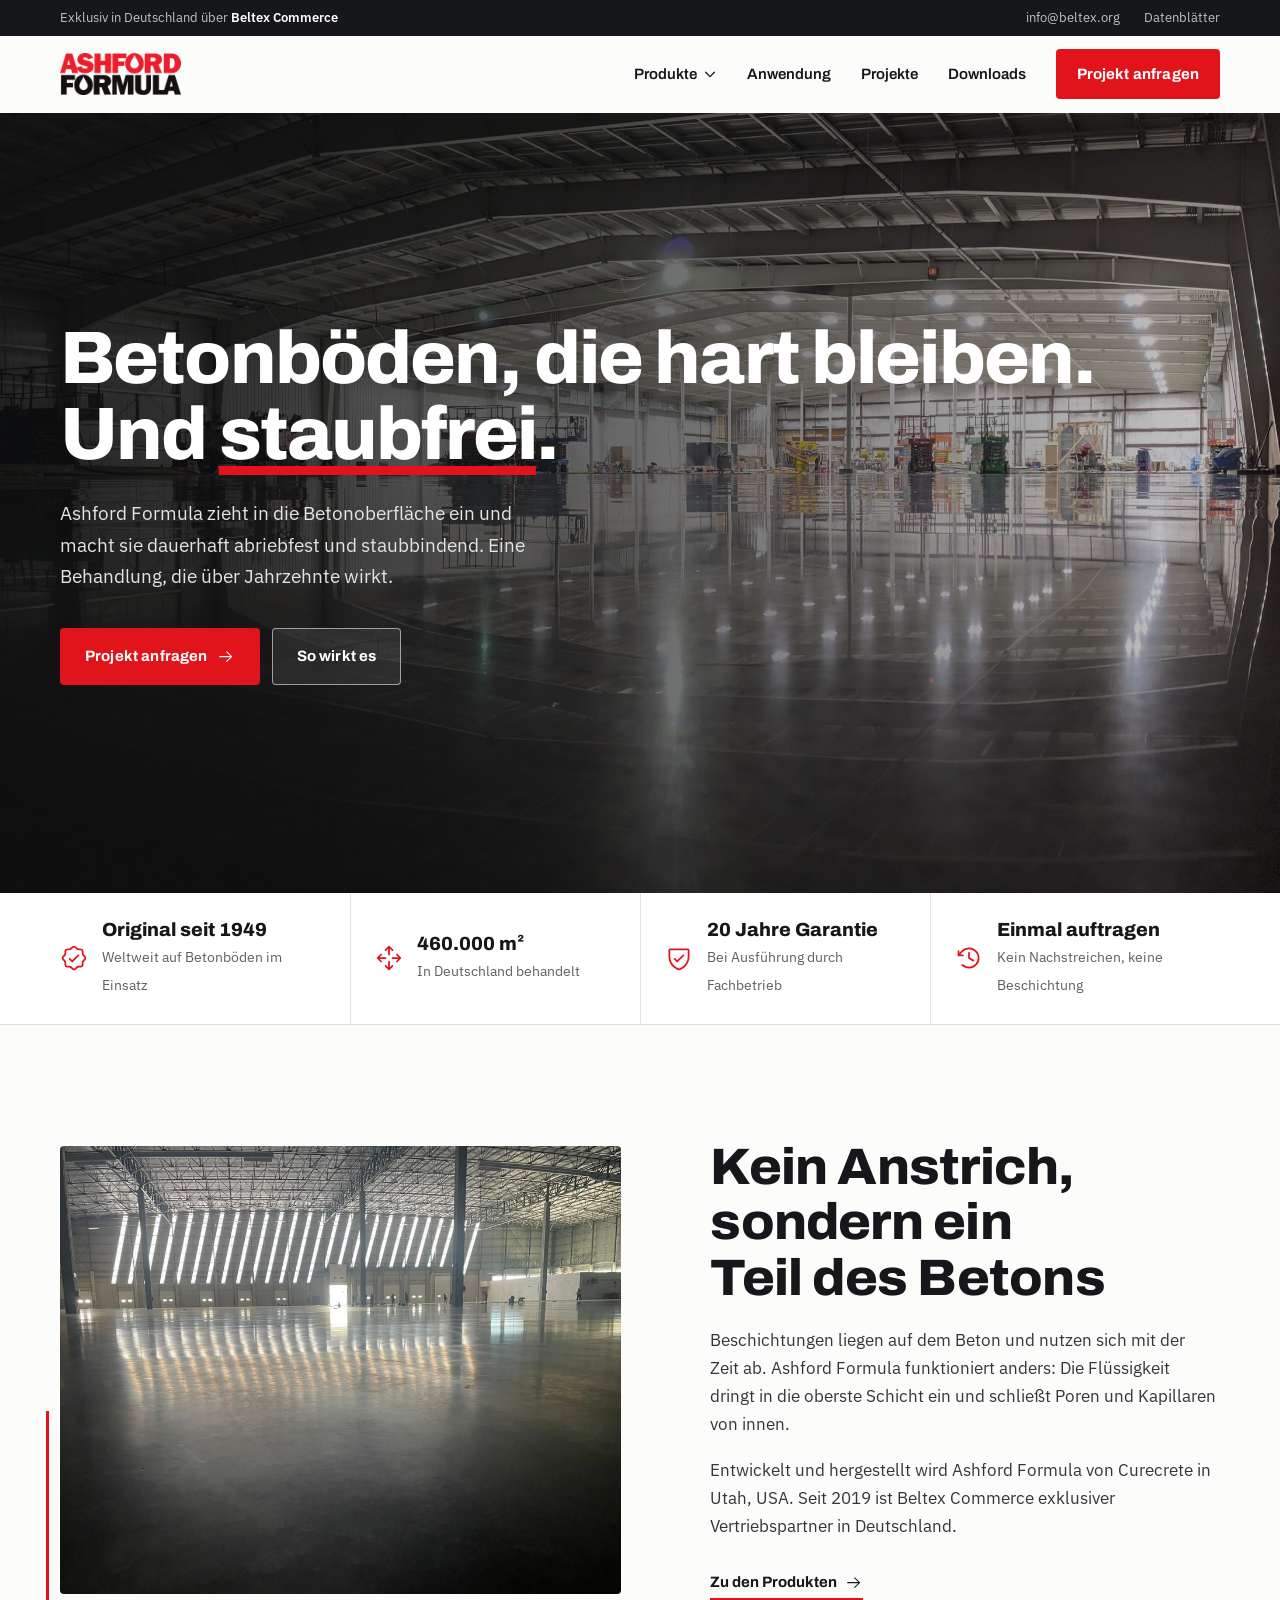
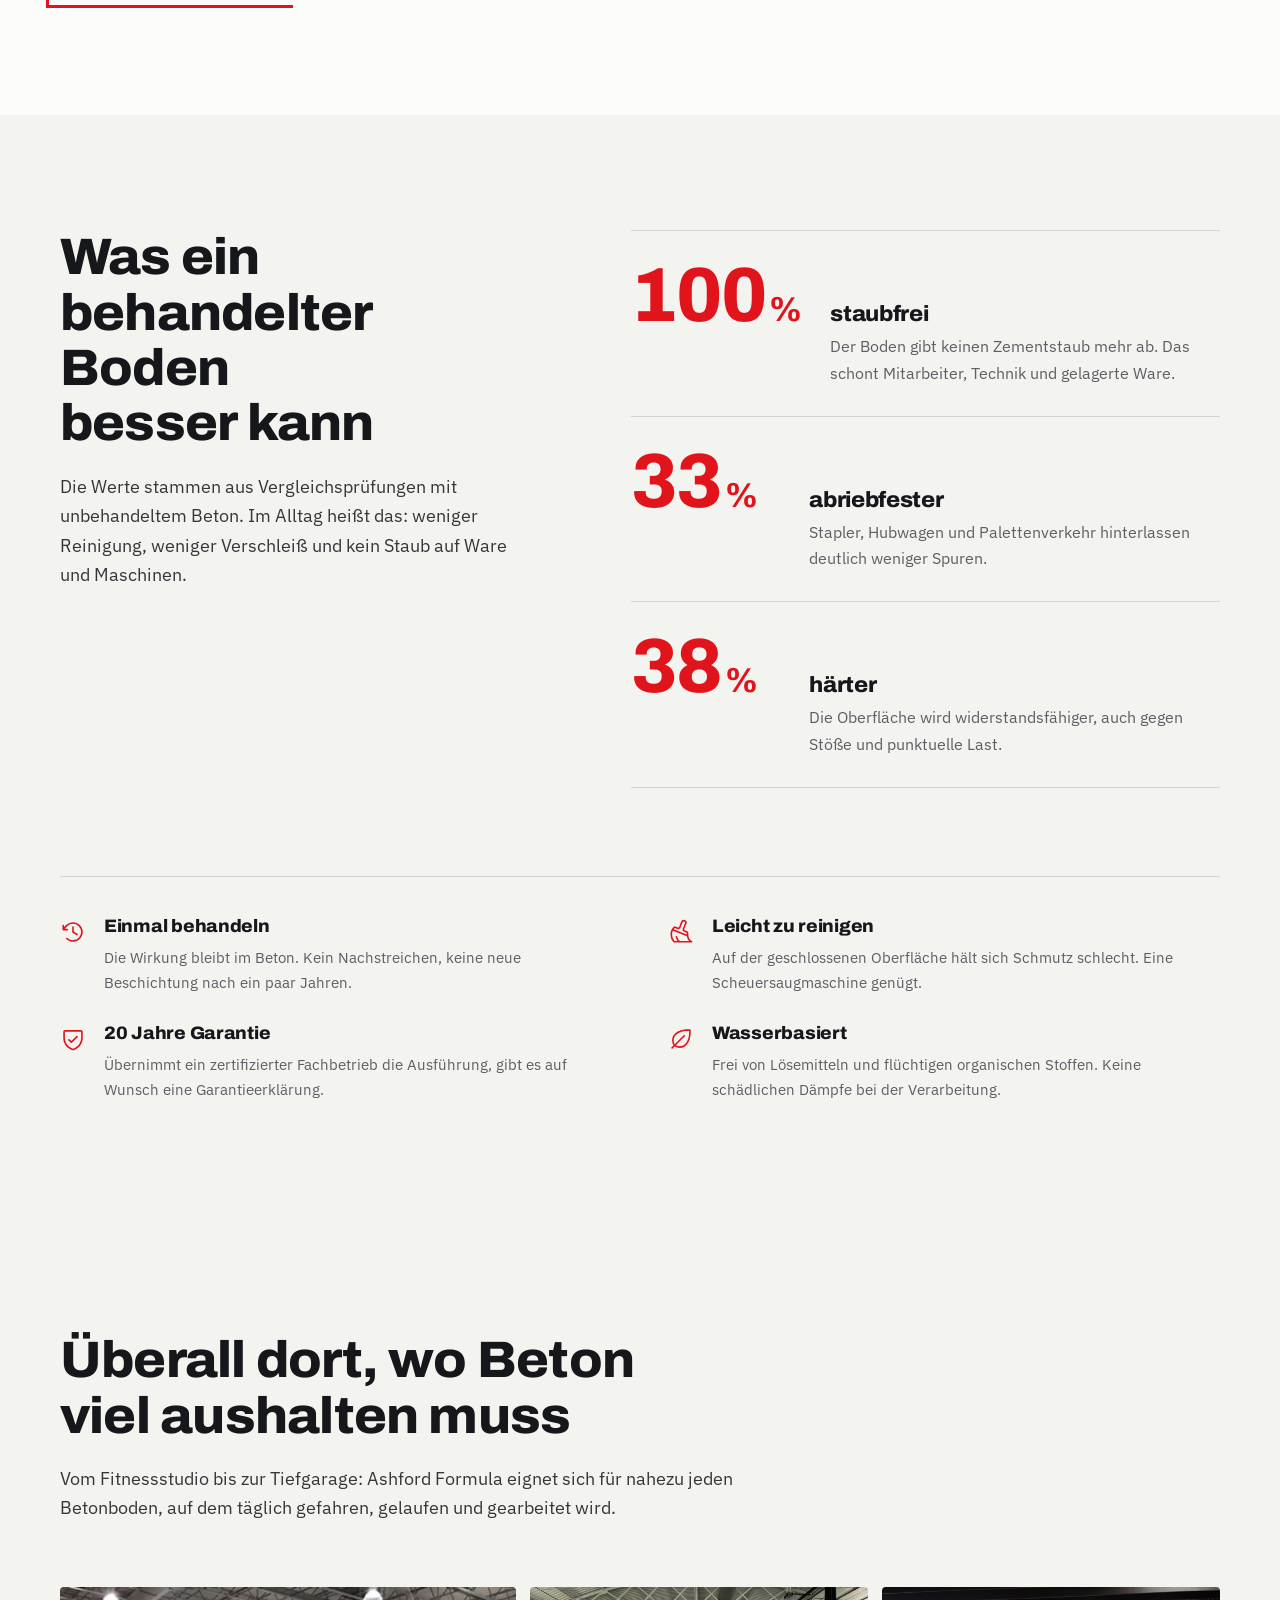
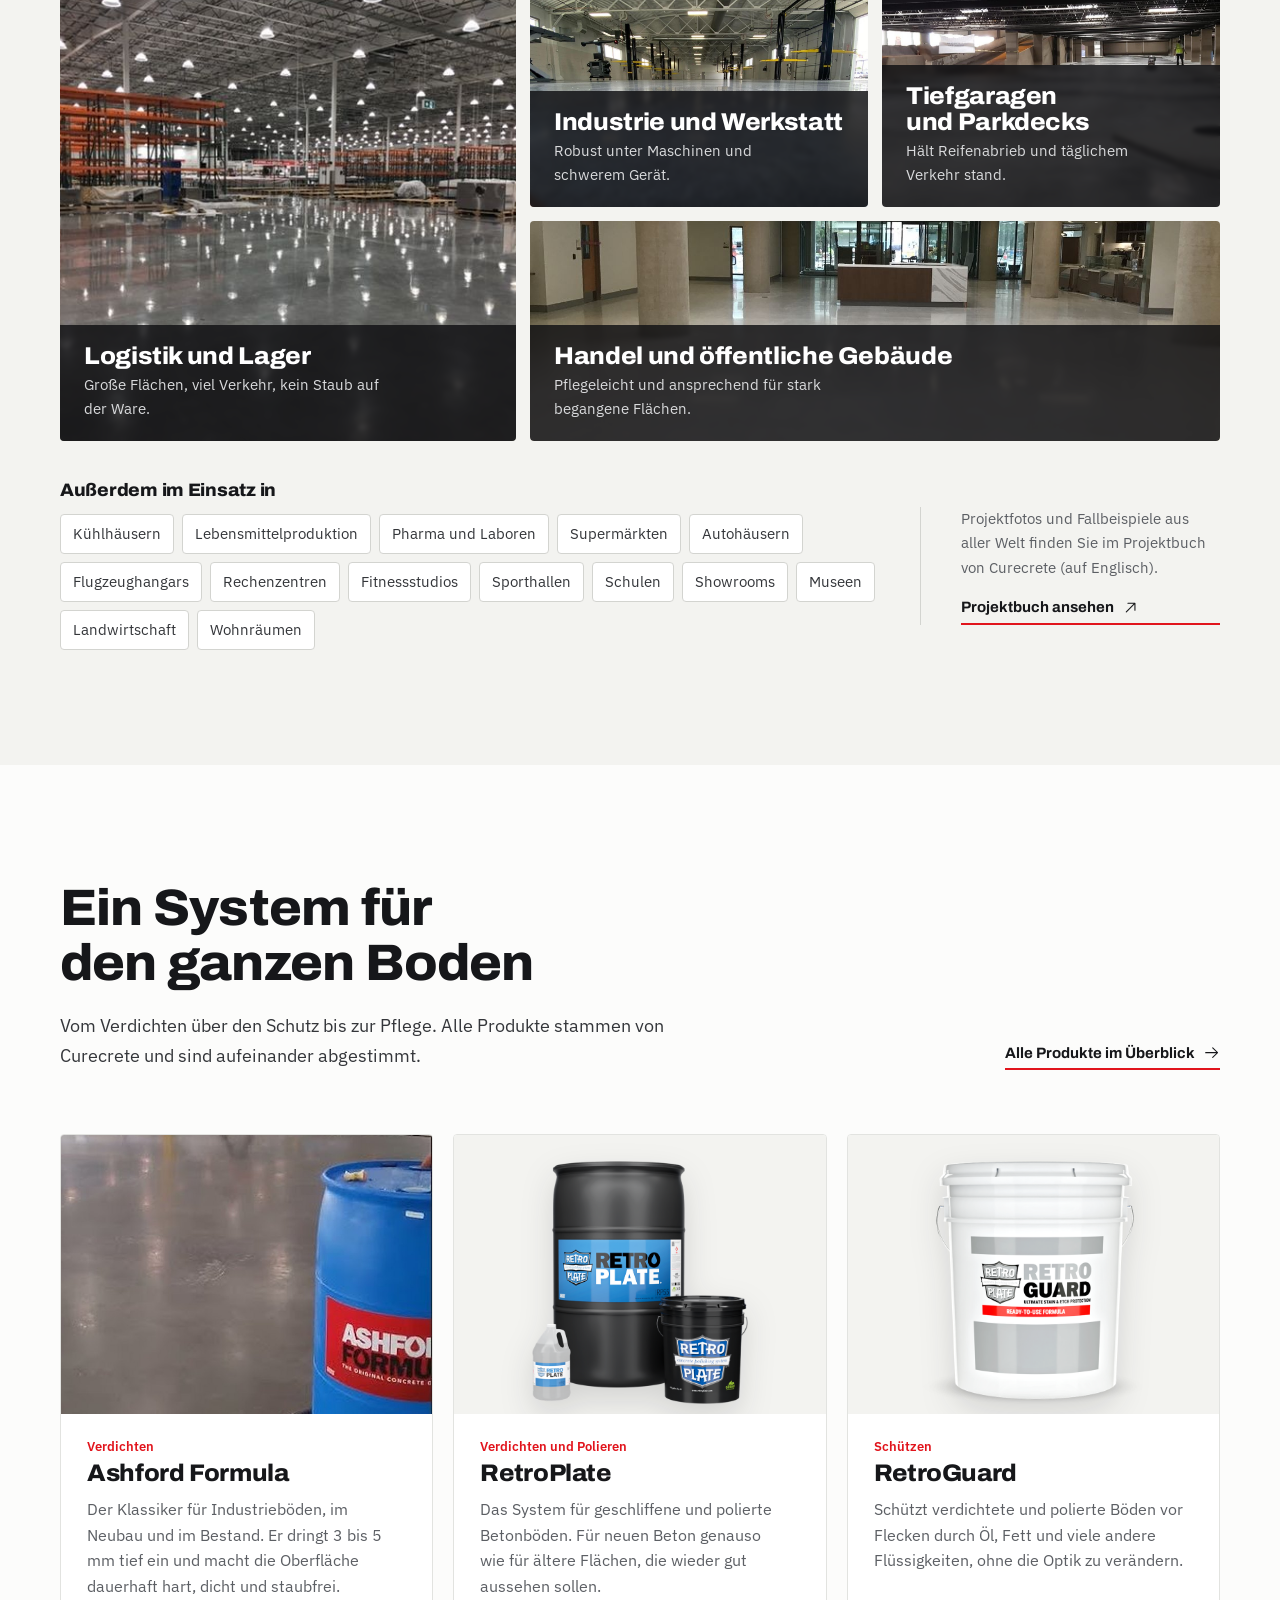
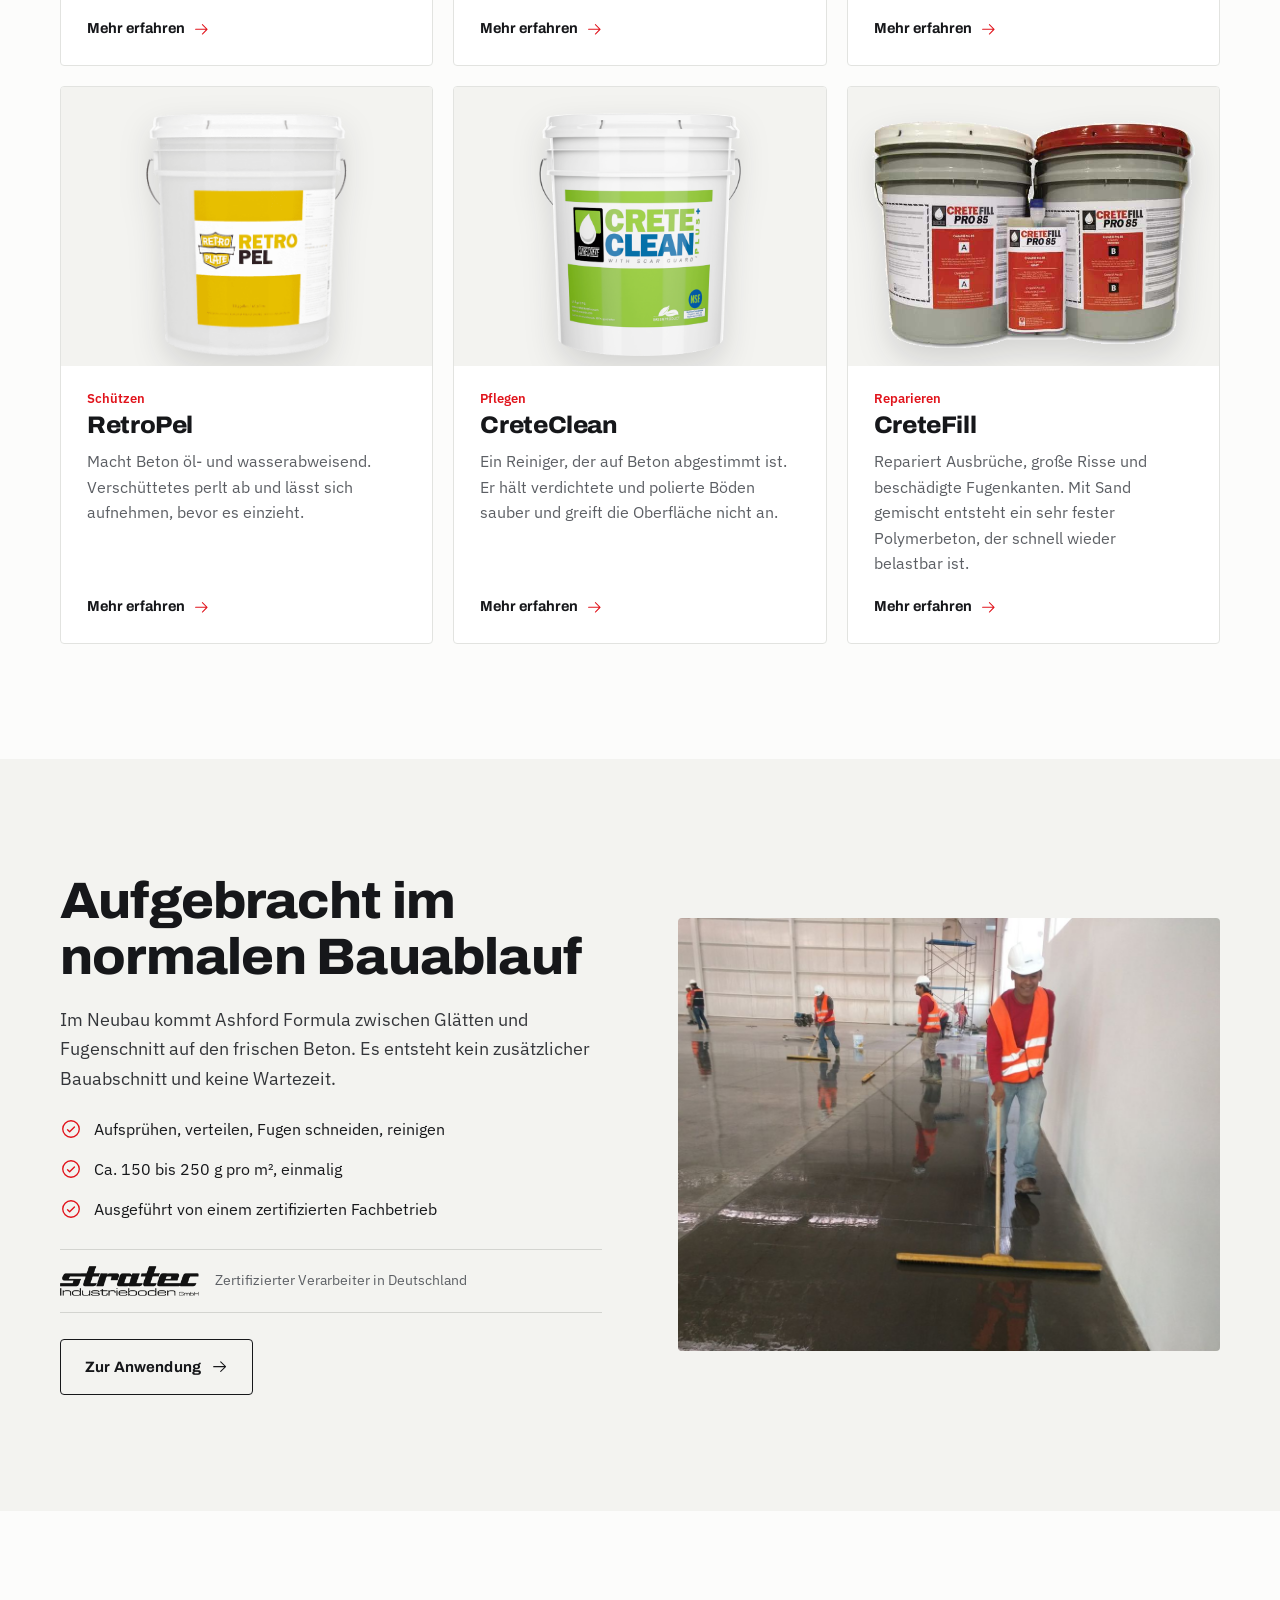
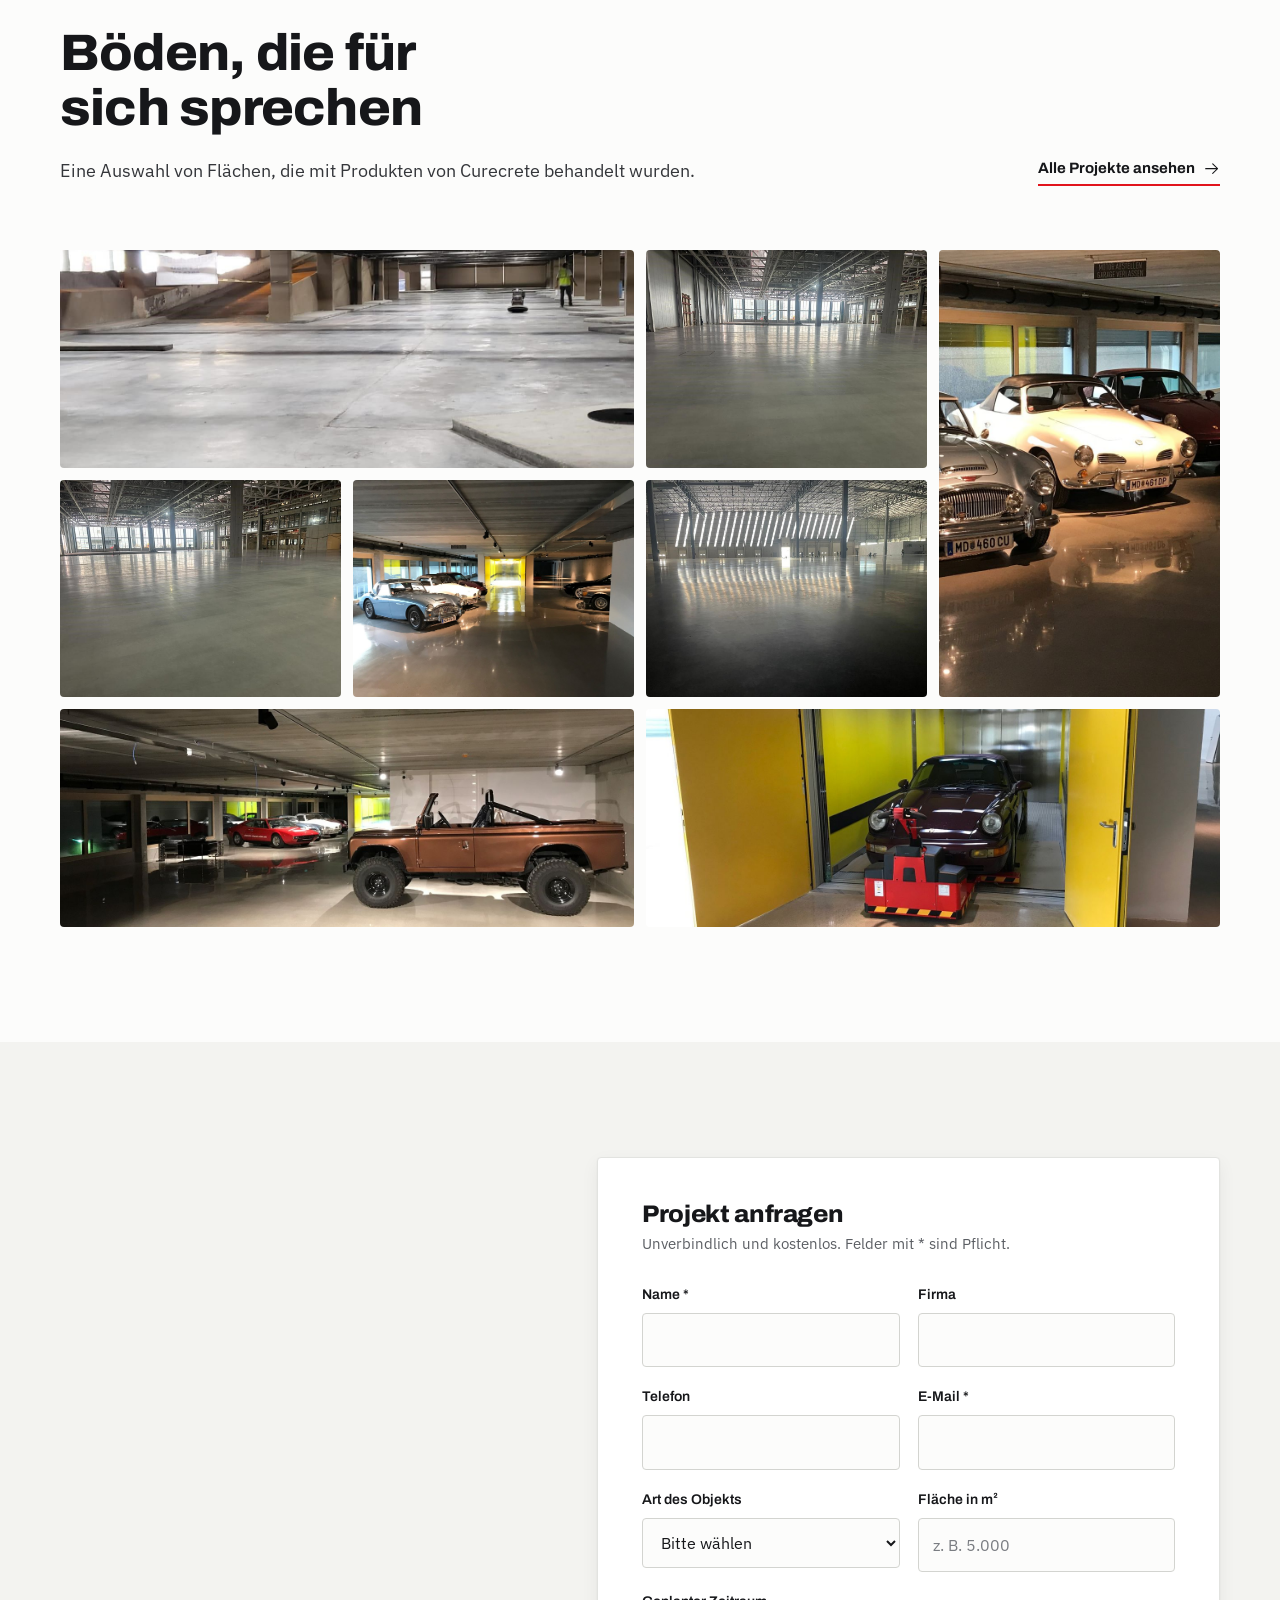
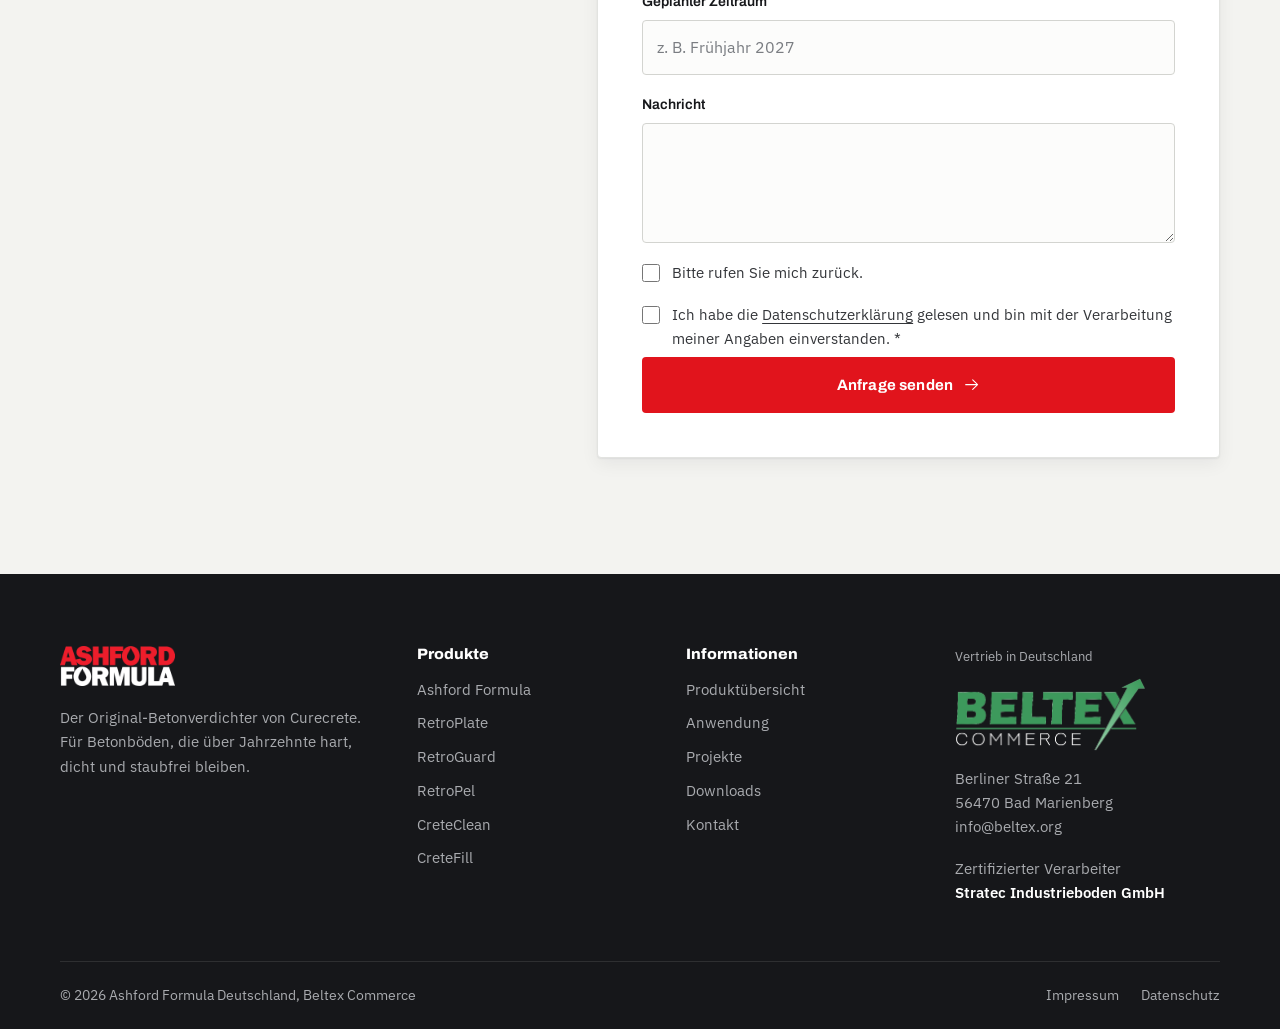
==== commit ead491cd: "38 % härter wiederhergestellt Co-Authored-By: Claude Opus 5.5 <noreply@anthropic.com> Claude-Session" ====
--- a/index.html
+++ b/index.html
@@ -4,7 +4,7 @@
 <meta charset="utf-8">
 <meta name="viewport" content="width=device-width, initial-scale=1">
 <title>Ashford Formula Deutschland | Betonverdichter für Industrieböden</title>
-<meta name="description" content="Ashford Formula macht Betonböden dauerhaft staubfrei und abriebfester. Exklusiv in Deutschland über Beltex Commerce, ausgeführt von zertifizierten Fachbetrieben.">
+<meta name="description" content="Ashford Formula macht Betonböden dauerhaft staubfrei, härter und abriebfester. Exklusiv in Deutschland über Beltex Commerce, ausgeführt von zertifizierten Fachbetrieben.">
 <meta name="theme-color" content="#16171A">
 <link rel="preload" href="assets/fonts/archivo-latin.woff2" as="font" type="font/woff2" crossorigin>
 <link rel="preload" href="assets/fonts/plex-latin.woff2" as="font" type="font/woff2" crossorigin>
@@ -84,6 +84,7 @@
       <ul class="figures">
         <li class="figure reveal"><div class="figure__n num"><span data-count="100">100</span><small>%</small></div><div><h3>staubfrei</h3><p>Der Boden gibt keinen Zementstaub mehr ab. Das schont Mitarbeiter, Technik und gelagerte Ware.</p></div></li>
         <li class="figure reveal"><div class="figure__n num"><span data-count="33">33</span><small>%</small></div><div><h3>abriebfester</h3><p>Stapler, Hubwagen und Palettenverkehr hinterlassen deutlich weniger Spuren.</p></div></li>
+        <li class="figure reveal"><div class="figure__n num"><span data-count="38">38</span><small>%</small></div><div><h3>härter</h3><p>Die Oberfläche wird widerstandsfähiger, auch gegen Stöße und punktuelle Last.</p></div></li>
       </ul>
     </div>
     <div class="extras">
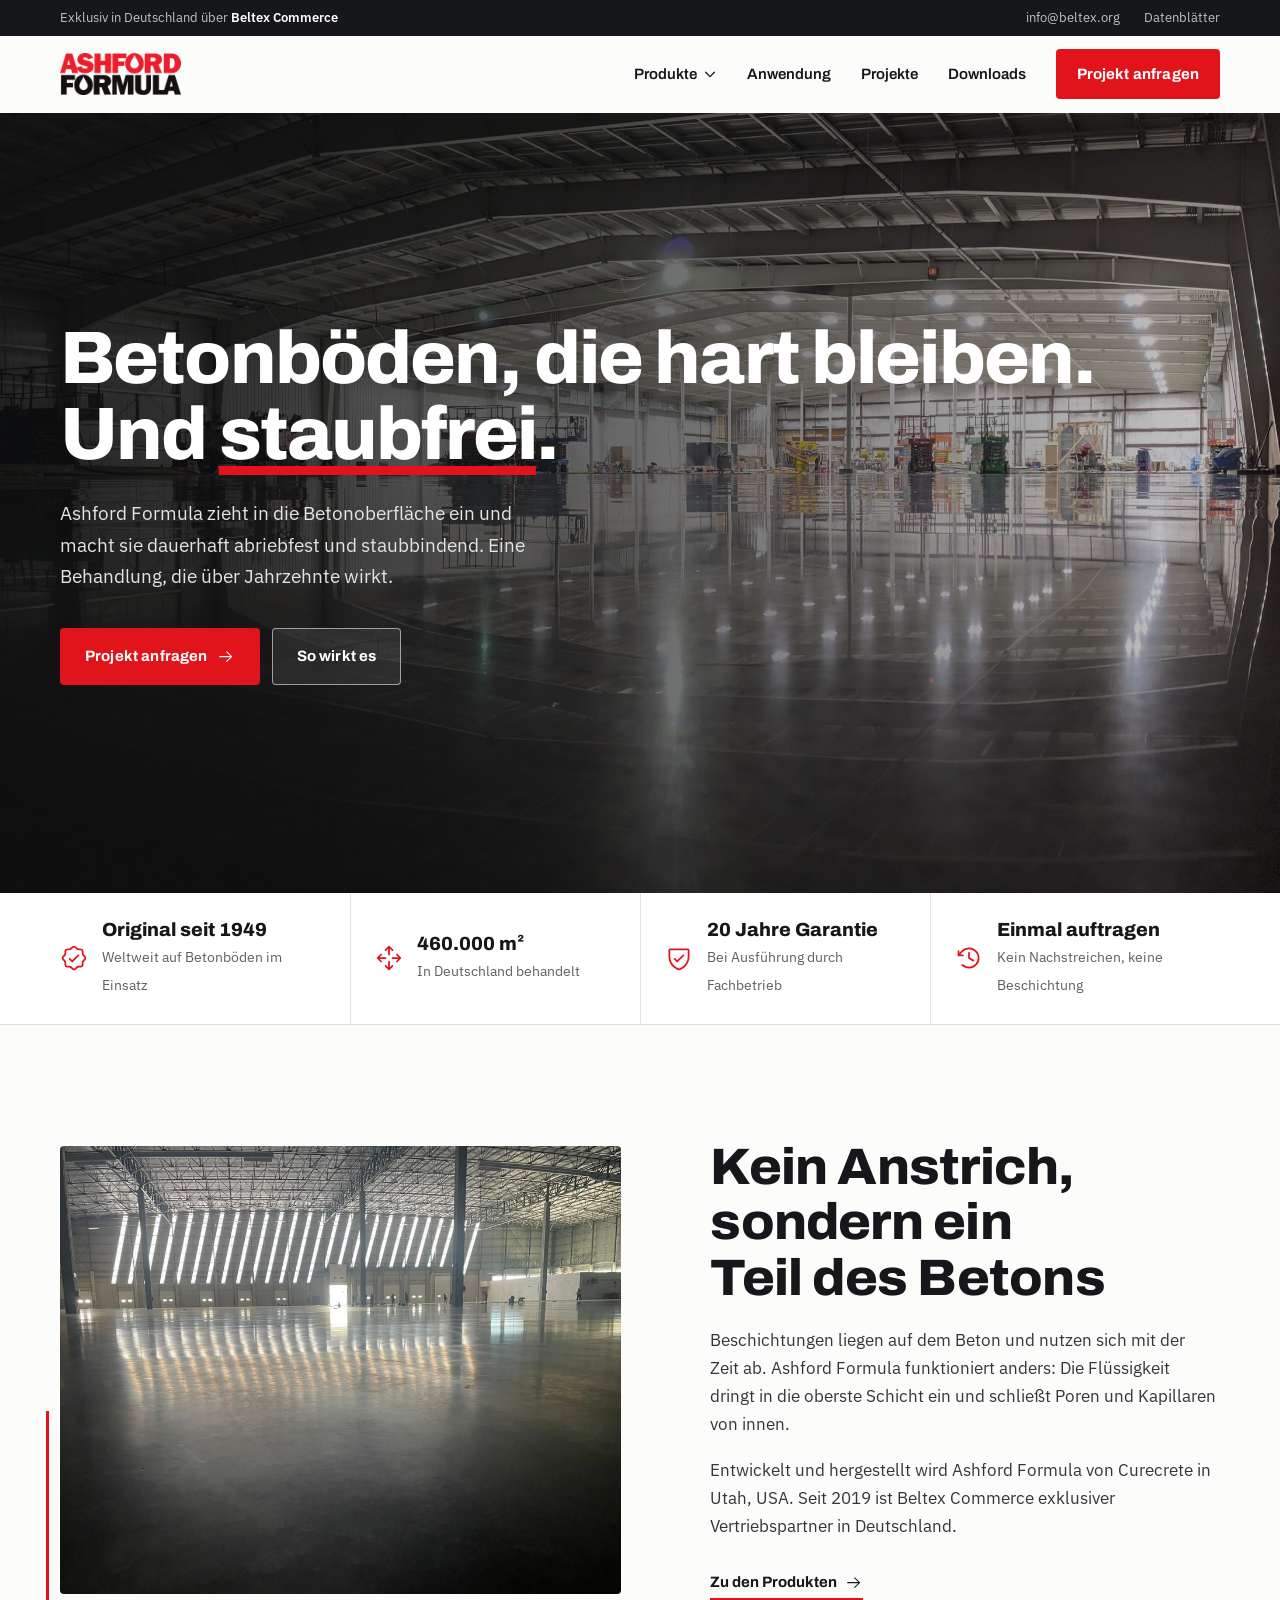
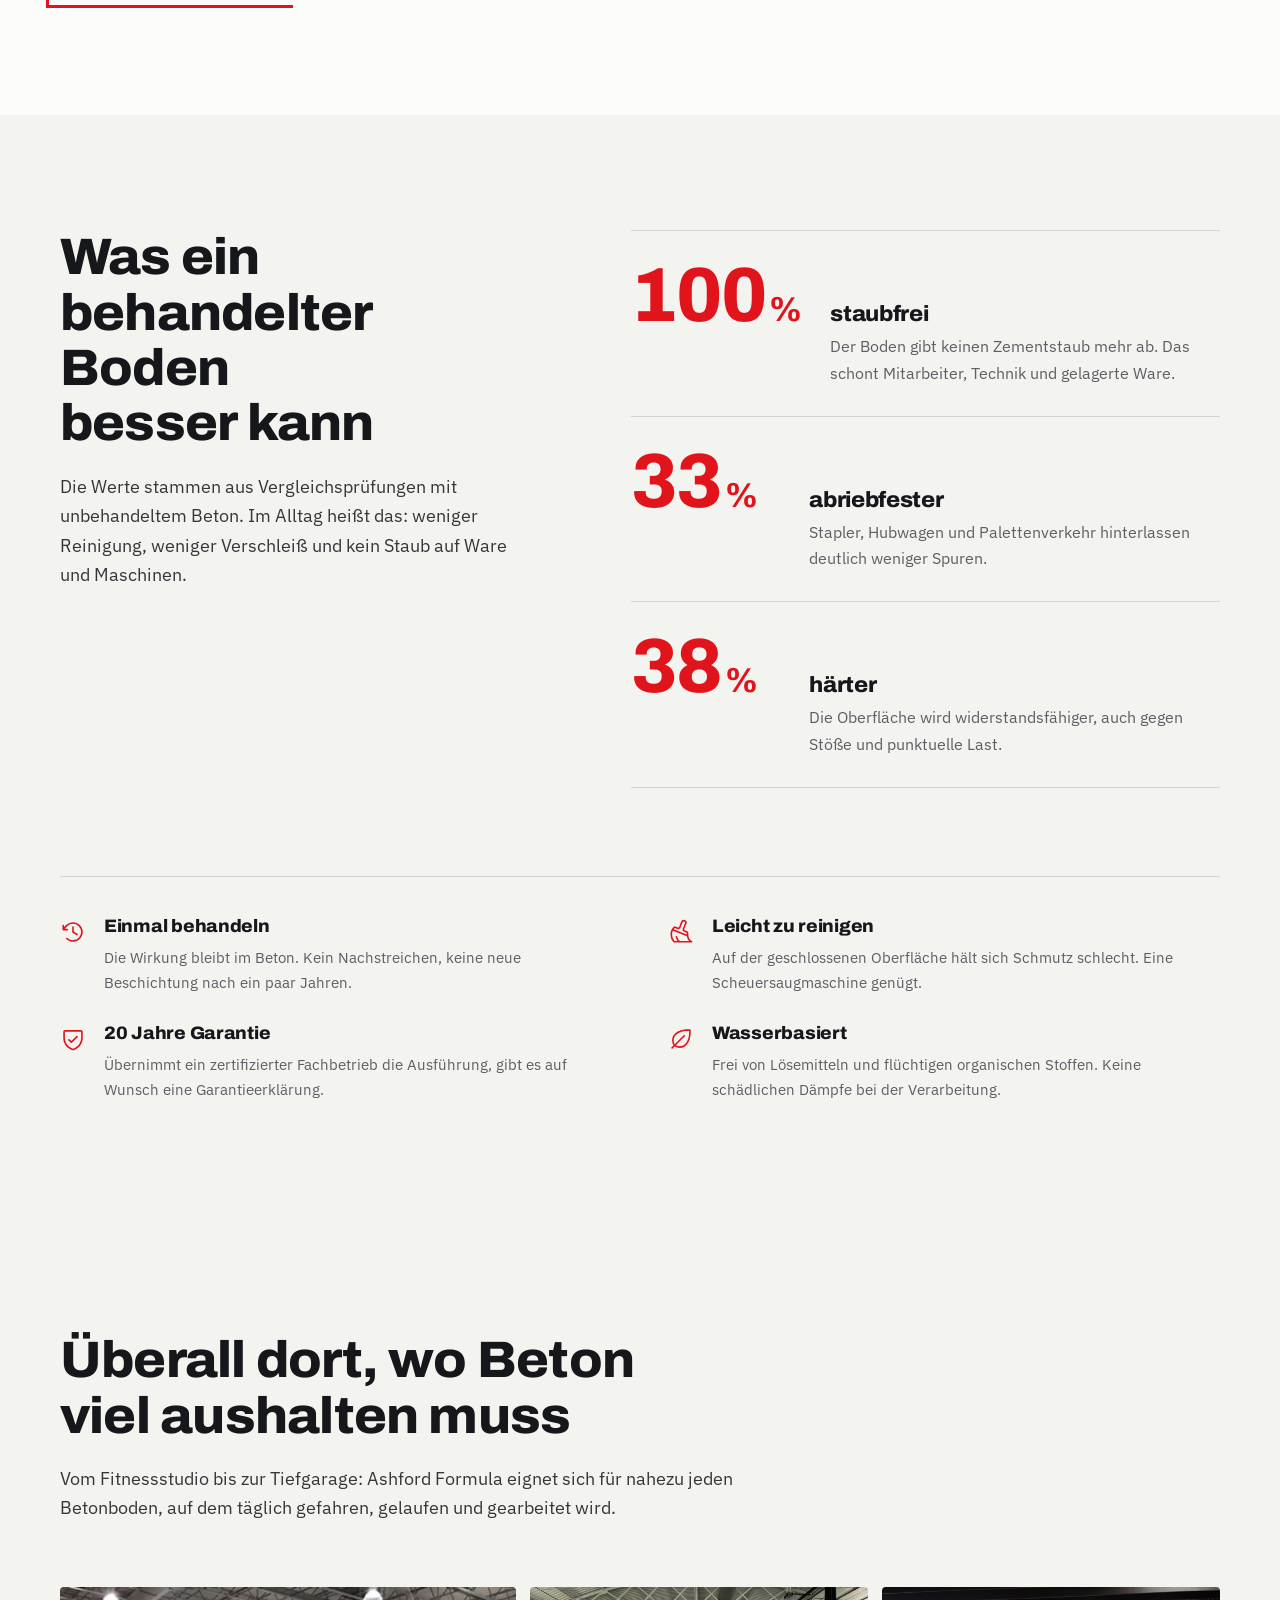
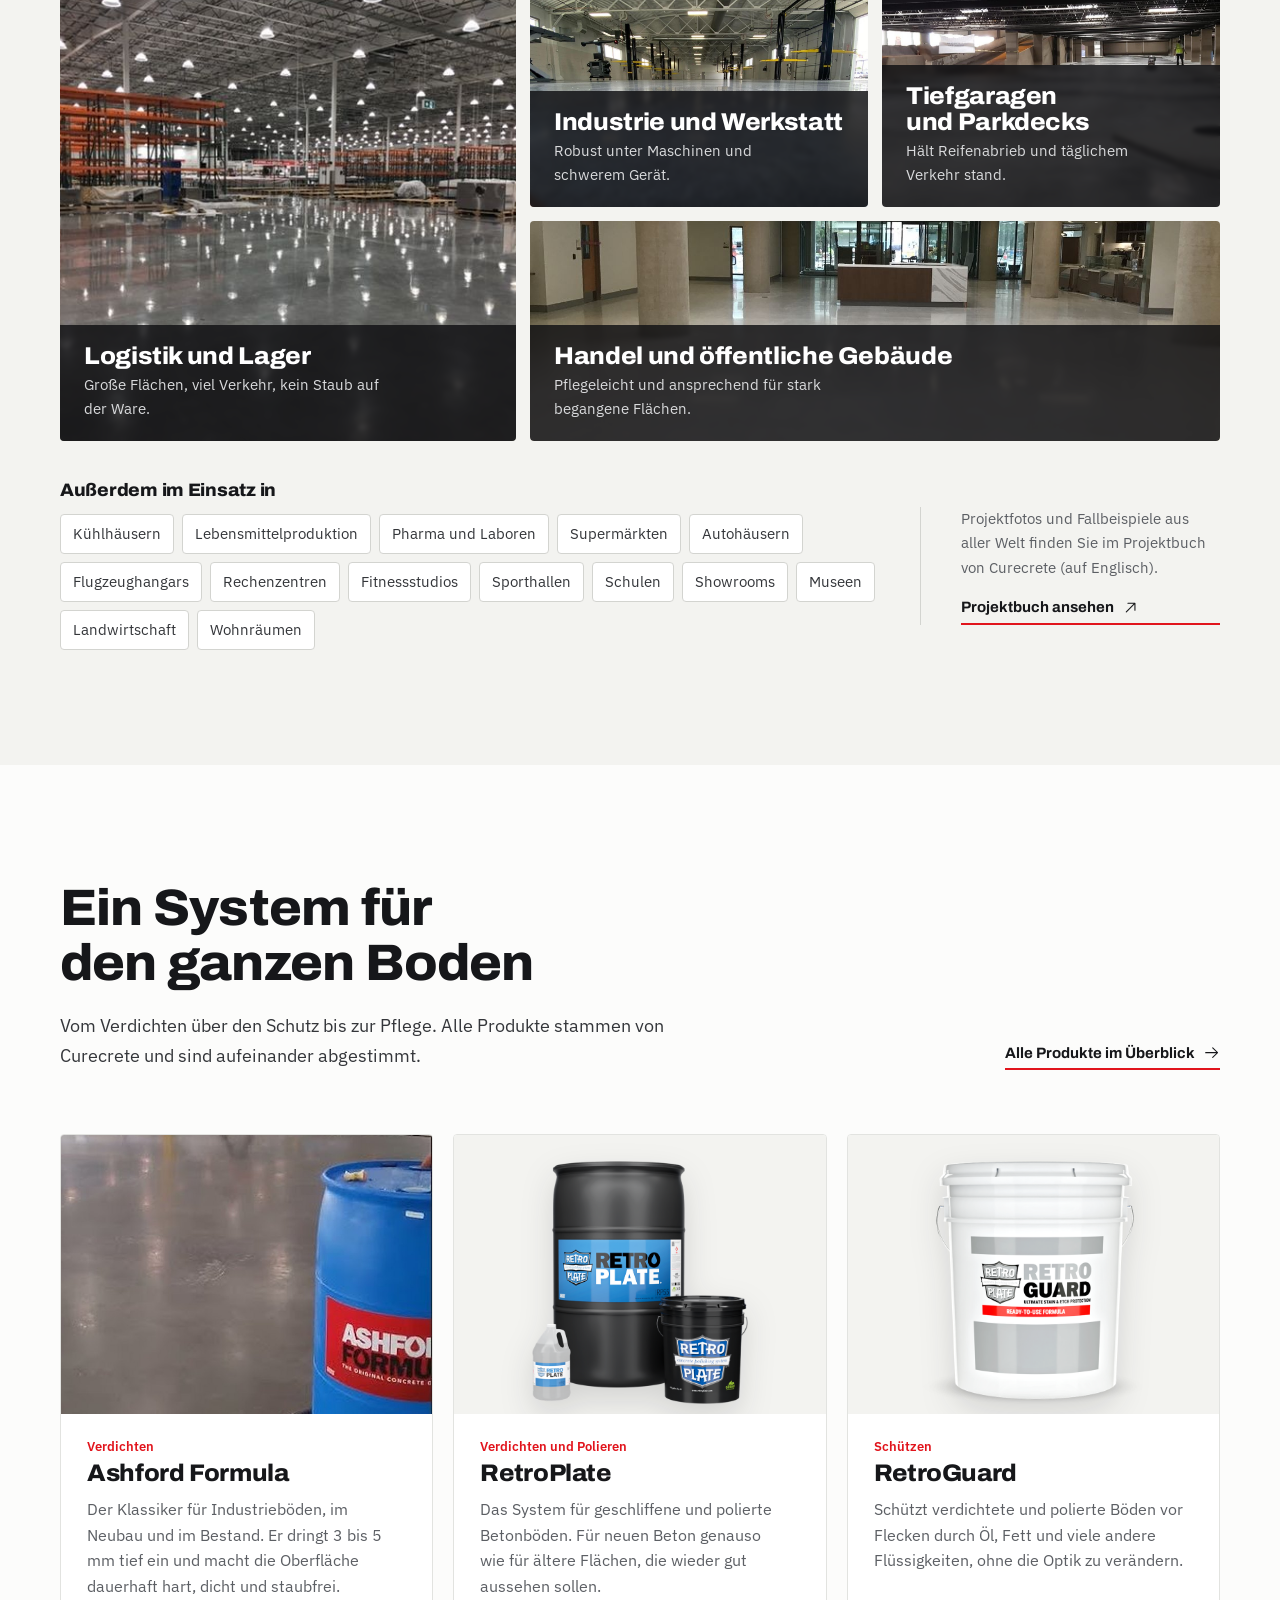
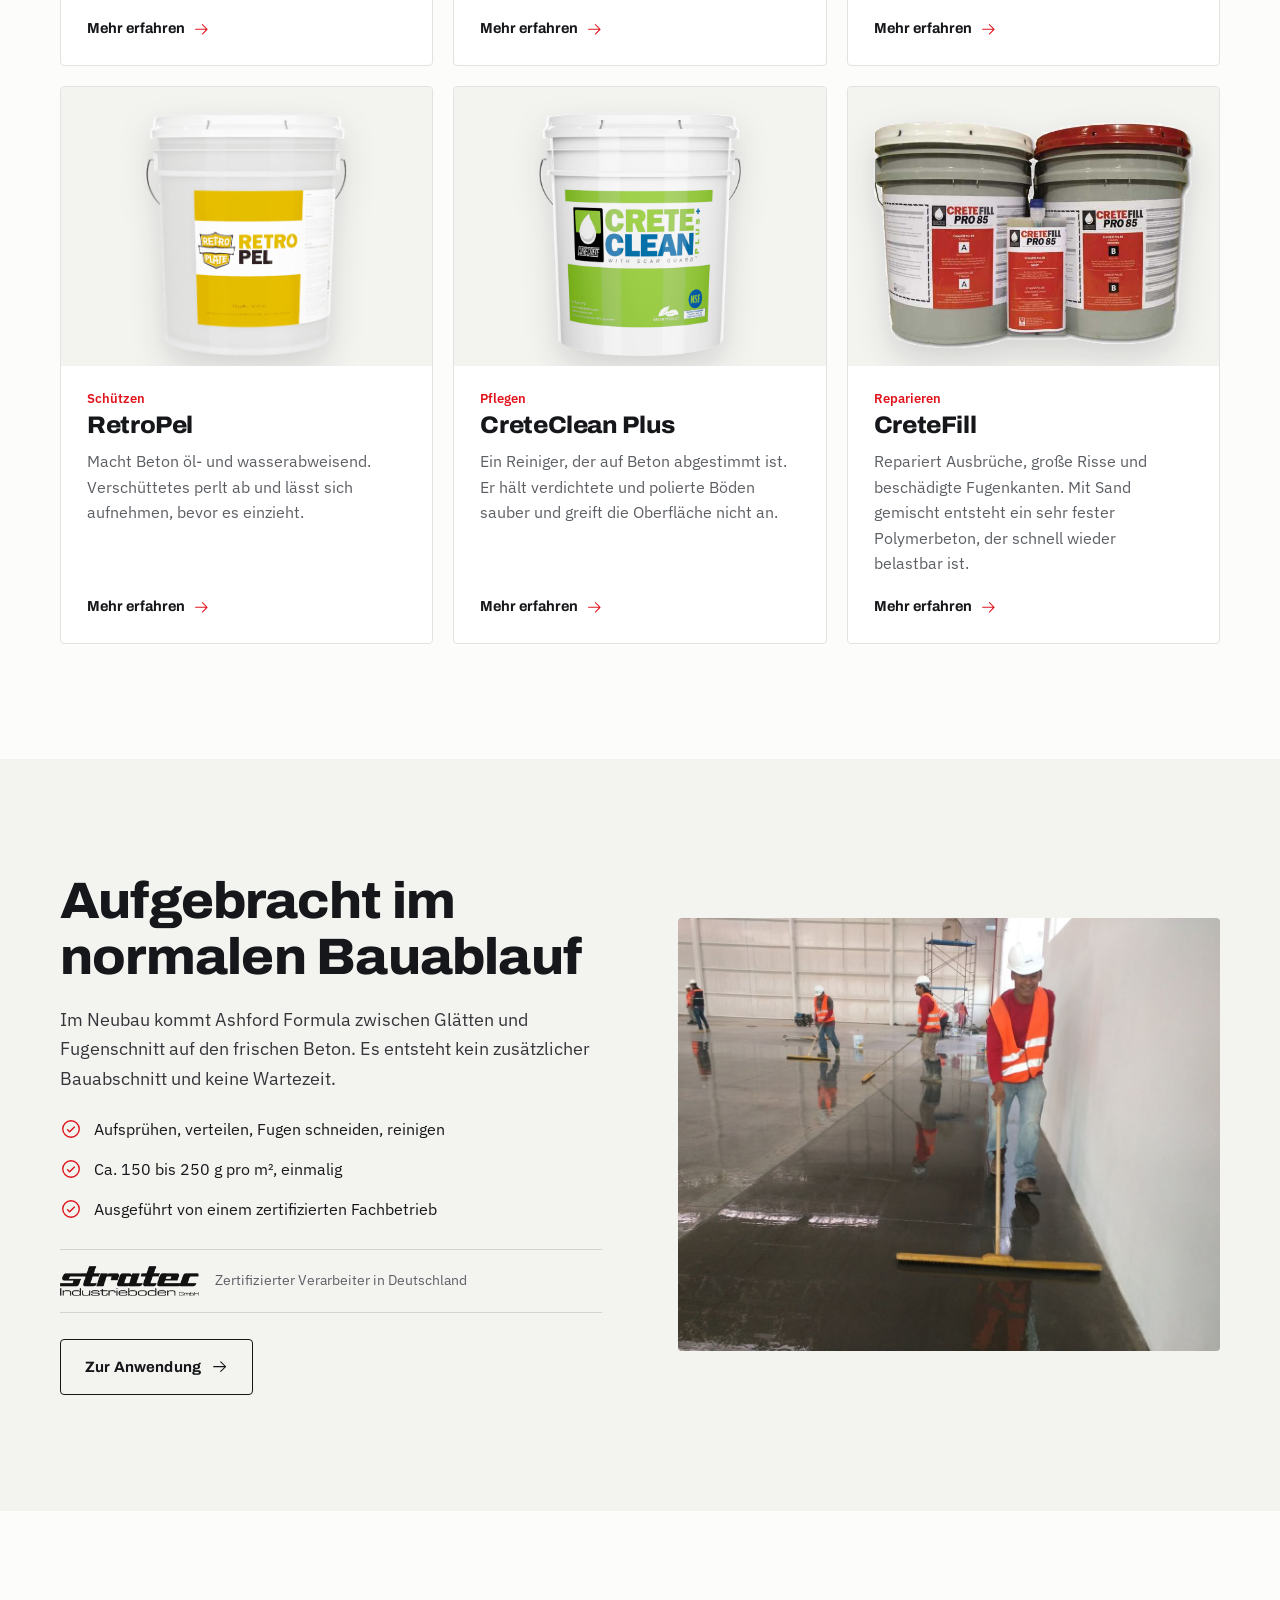
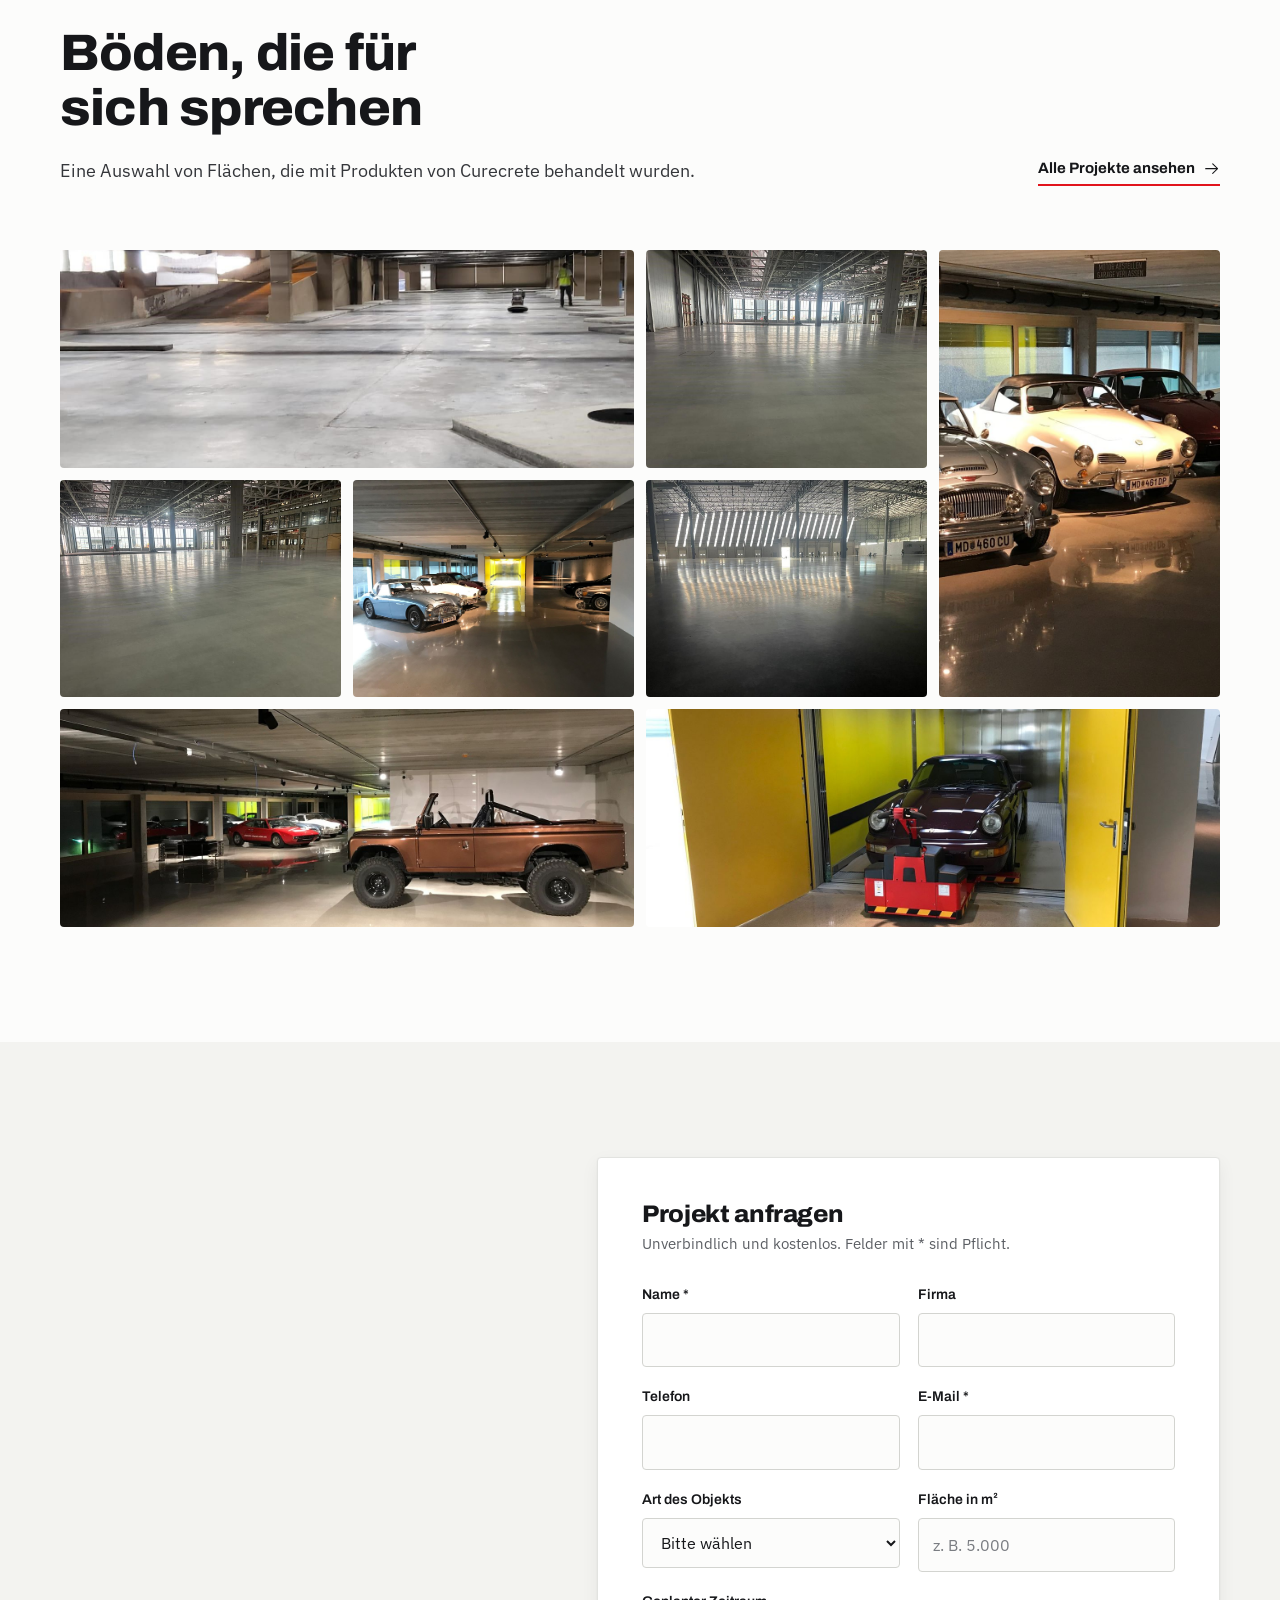
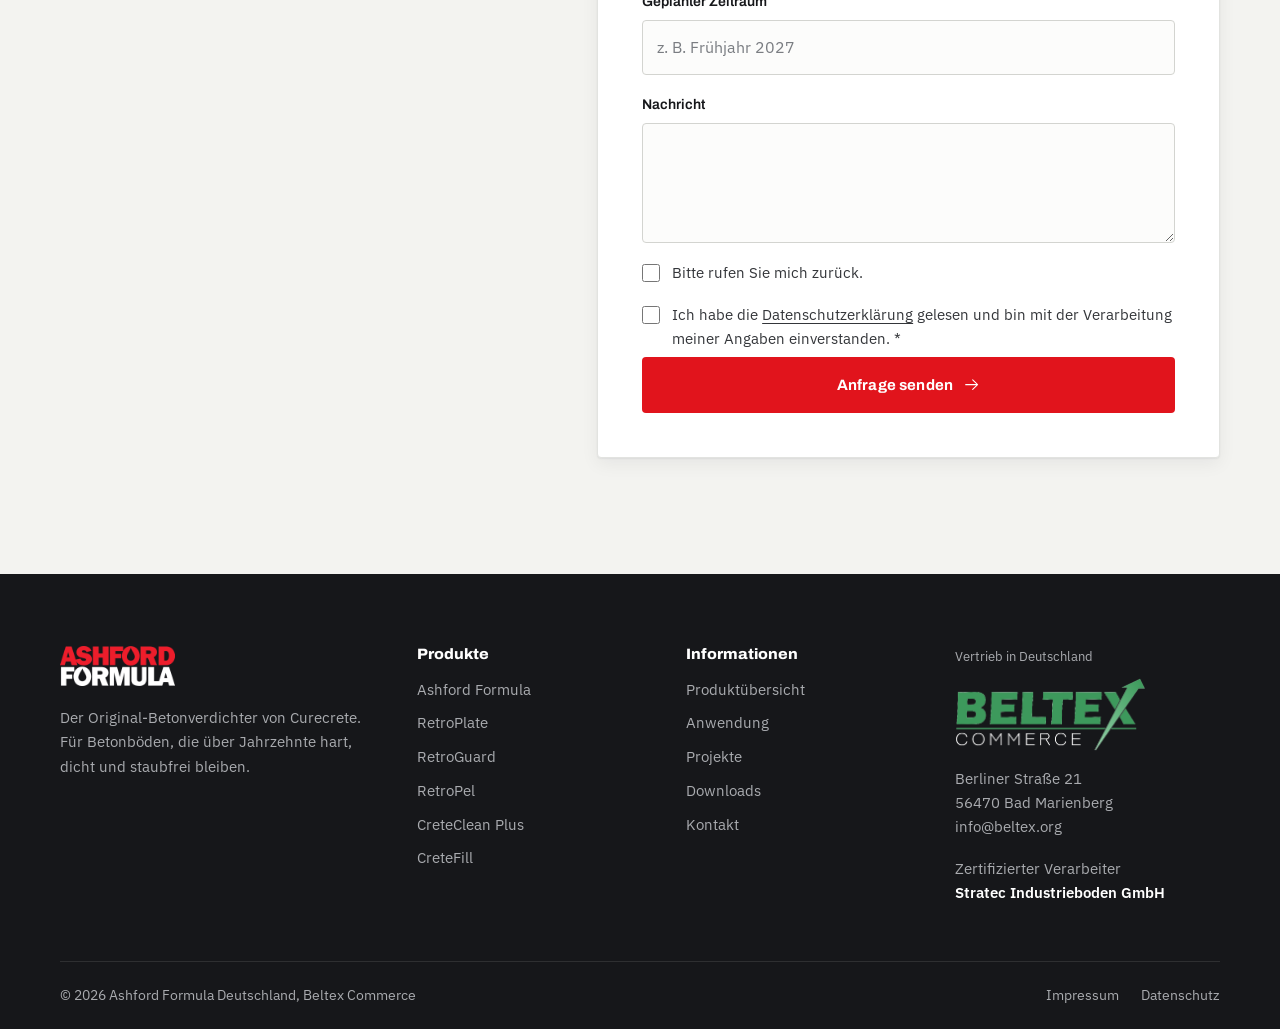
==== commit 632c0d8a: "CreteClean Plus als Name, Broschüre Betonsanierung in Downloads Co-Authored-By: Claude Opus 5.5 <nor" ====
--- a/index.html
+++ b/index.html
@@ -25,7 +25,7 @@
         <a href="produkte/" class="dd__toggle">Produkte <svg class="icon" viewBox="0 0 256 256" aria-hidden="true"><path d="M216.49,104.49l-80,80a12,12,0,0,1-17,0l-80-80a12,12,0,0,1,17-17L128,159l71.51-71.52a12,12,0,0,1,17,17Z"/></svg></a>
         <div class="dd__menu">
           <a href="produkte/" class="dd__all">Alle Produkte im Überblick</a>
-          <a href="produkte/ashford-formula/"><b>Ashford Formula</b><small>Verdichten</small></a><a href="produkte/retroplate/"><b>RetroPlate</b><small>Verdichten und Polieren</small></a><a href="produkte/retroguard/"><b>RetroGuard</b><small>Schützen</small></a><a href="produkte/retropel/"><b>RetroPel</b><small>Schützen</small></a><a href="produkte/creteclean/"><b>CreteClean</b><small>Pflegen</small></a><a href="produkte/cretefill/"><b>CreteFill</b><small>Reparieren</small></a>
+          <a href="produkte/ashford-formula/"><b>Ashford Formula</b><small>Verdichten</small></a><a href="produkte/retroplate/"><b>RetroPlate</b><small>Verdichten und Polieren</small></a><a href="produkte/retroguard/"><b>RetroGuard</b><small>Schützen</small></a><a href="produkte/retropel/"><b>RetroPel</b><small>Schützen</small></a><a href="produkte/creteclean/"><b>CreteClean Plus</b><small>Pflegen</small></a><a href="produkte/cretefill/"><b>CreteFill</b><small>Reparieren</small></a>
         </div>
       </div>
       <a href="anwendung/">Anwendung</a>
@@ -168,10 +168,10 @@
         </div>
       </article>
       <article class="product reveal reveal-d1">
-        <div class="product__img"><img src="assets/packshot-creteclean.png" alt="CreteClean" loading="lazy"></div>
+        <div class="product__img"><img src="assets/packshot-creteclean.png" alt="CreteClean Plus" loading="lazy"></div>
         <div class="product__body">
           <span class="product__cat">Pflegen</span>
-          <h3><a href="produkte/creteclean/">CreteClean</a></h3>
+          <h3><a href="produkte/creteclean/">CreteClean Plus</a></h3>
           <p>Ein Reiniger, der auf Beton abgestimmt ist. Er hält verdichtete und polierte Böden sauber und greift die Oberfläche nicht an.</p>
           <span class="product__more">Mehr erfahren <svg class="icon" viewBox="0 0 256 256" aria-hidden="true"><path d="M221.66,133.66l-72,72a8,8,0,0,1-11.32-11.32L196.69,136H40a8,8,0,0,1,0-16H196.69L138.34,61.66a8,8,0,0,1,11.32-11.32l72,72A8,8,0,0,1,221.66,133.66Z"/></svg></span>
         </div>
@@ -275,7 +275,7 @@
       </div>
       <div>
         <h2 class="fh">Produkte</h2>
-        <ul><li><a href="produkte/ashford-formula/">Ashford Formula</a></li><li><a href="produkte/retroplate/">RetroPlate</a></li><li><a href="produkte/retroguard/">RetroGuard</a></li><li><a href="produkte/retropel/">RetroPel</a></li><li><a href="produkte/creteclean/">CreteClean</a></li><li><a href="produkte/cretefill/">CreteFill</a></li></ul>
+        <ul><li><a href="produkte/ashford-formula/">Ashford Formula</a></li><li><a href="produkte/retroplate/">RetroPlate</a></li><li><a href="produkte/retroguard/">RetroGuard</a></li><li><a href="produkte/retropel/">RetroPel</a></li><li><a href="produkte/creteclean/">CreteClean Plus</a></li><li><a href="produkte/cretefill/">CreteFill</a></li></ul>
       </div>
       <div>
         <h2 class="fh">Informationen</h2>
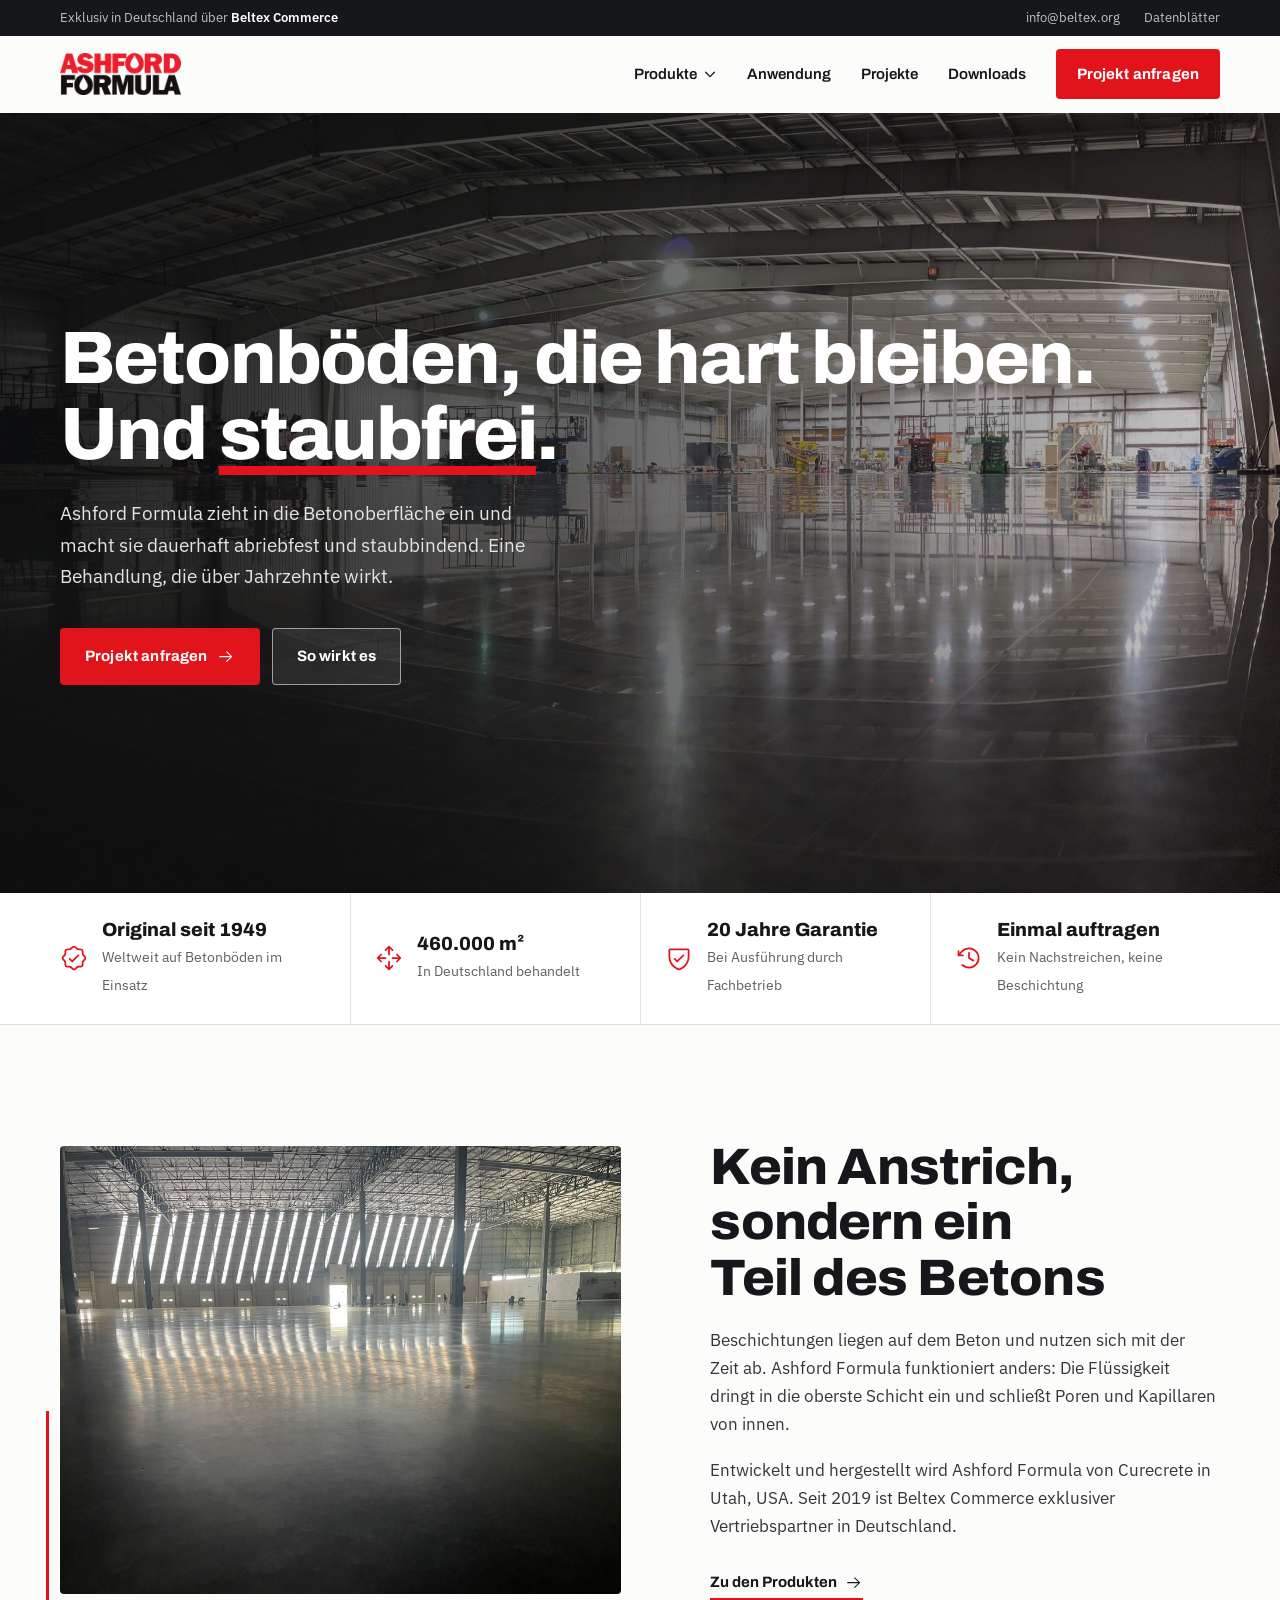
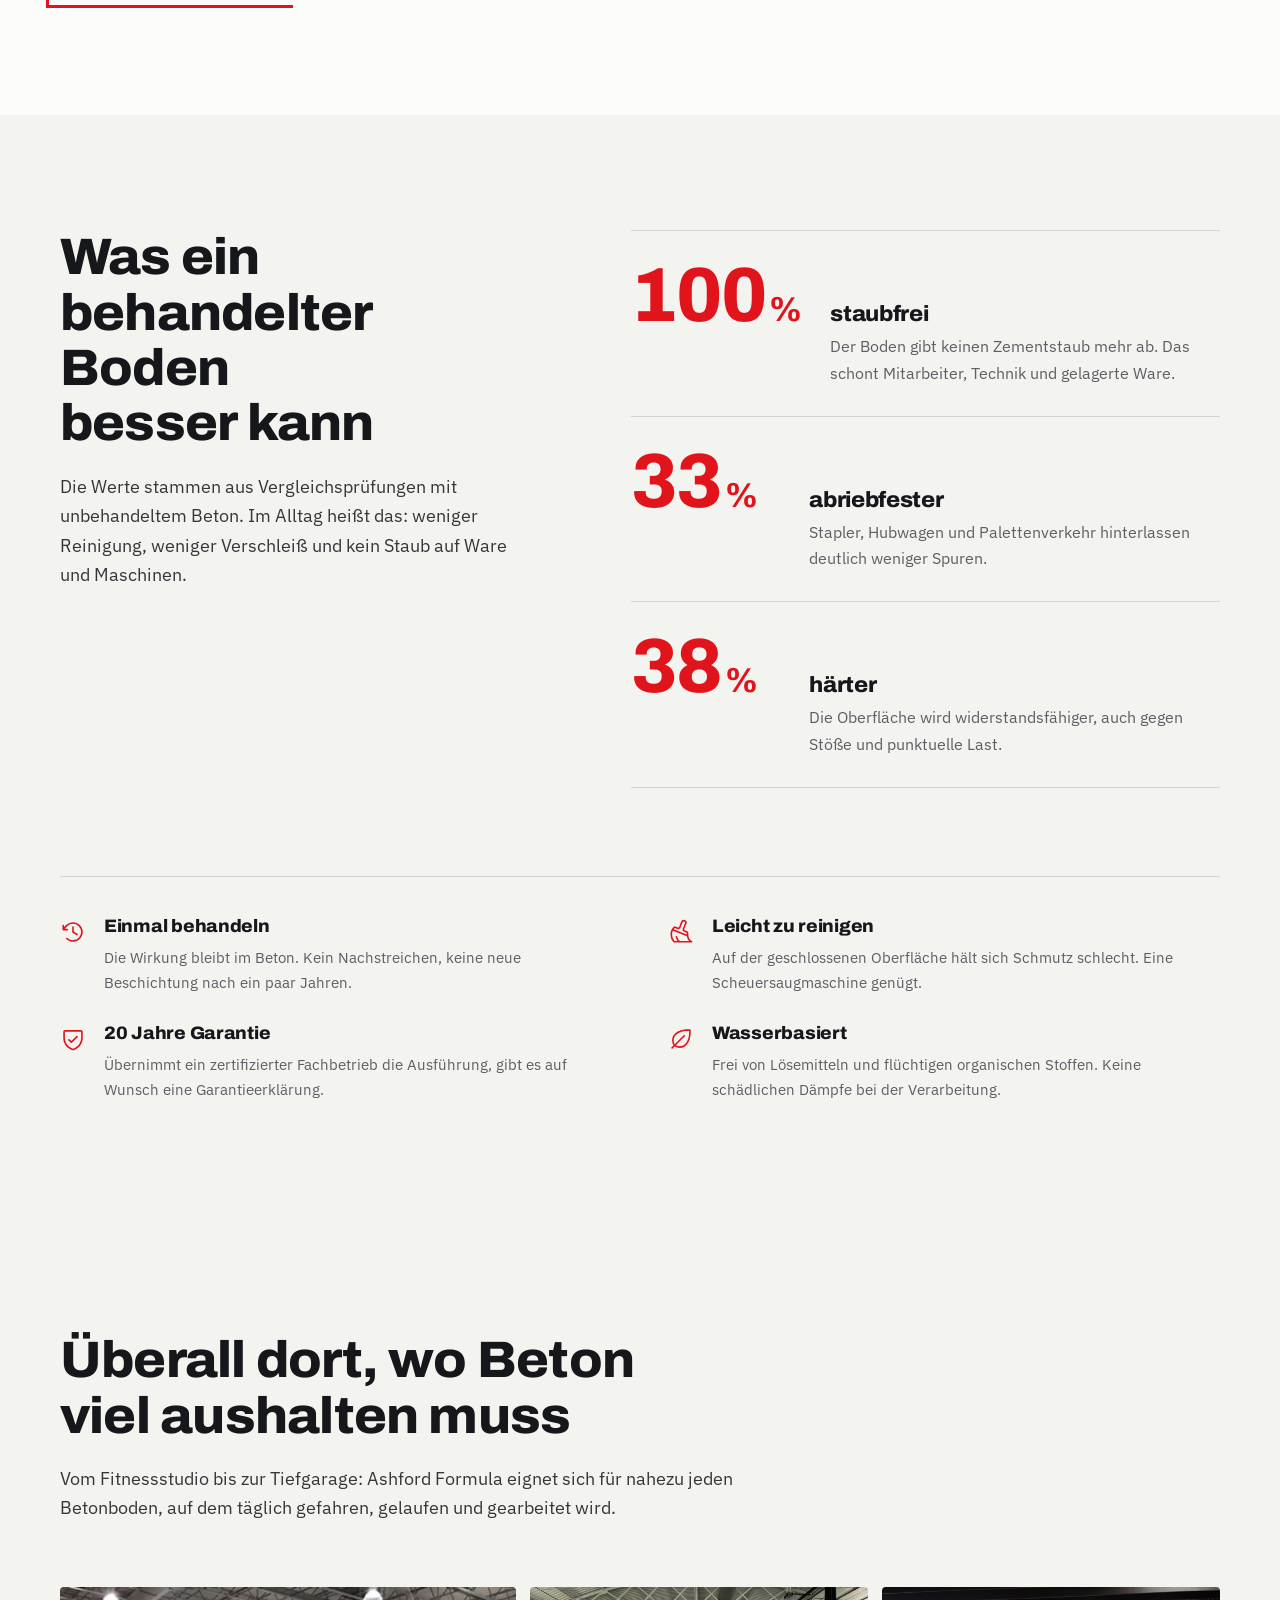
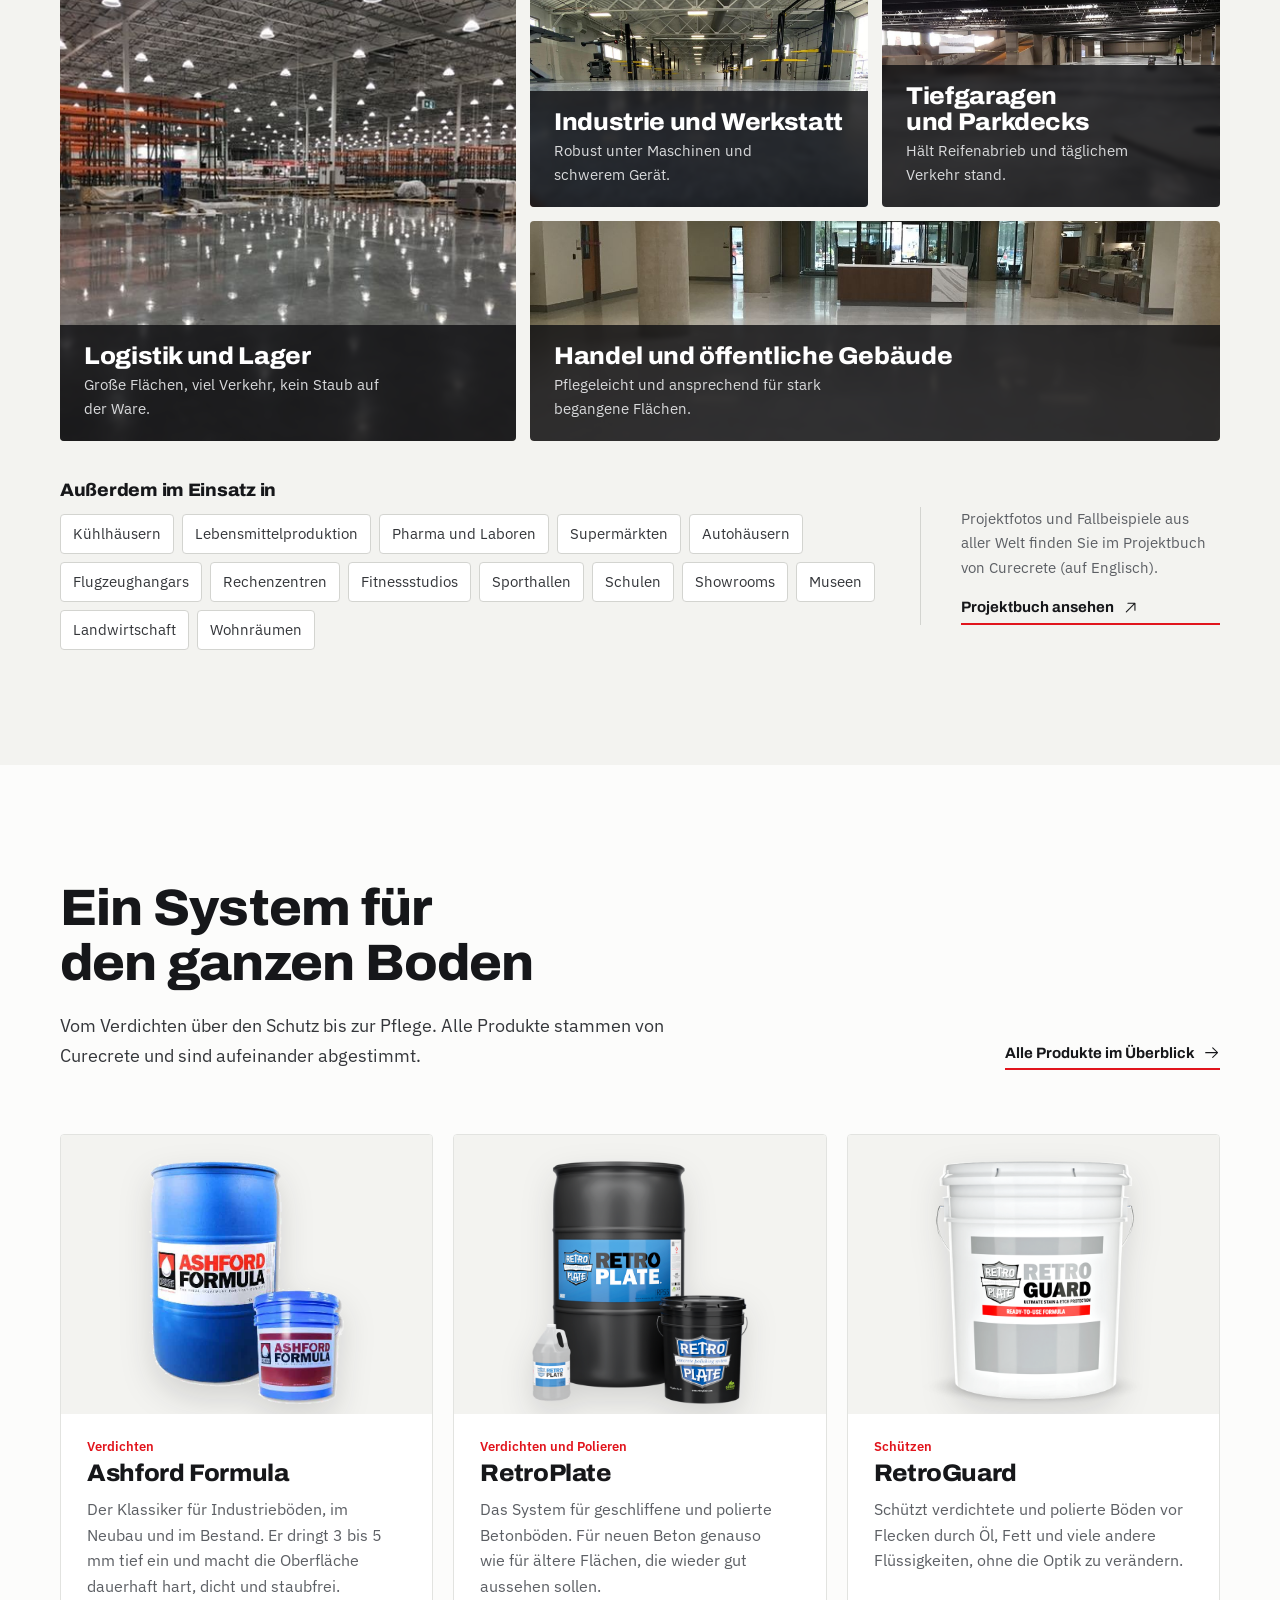
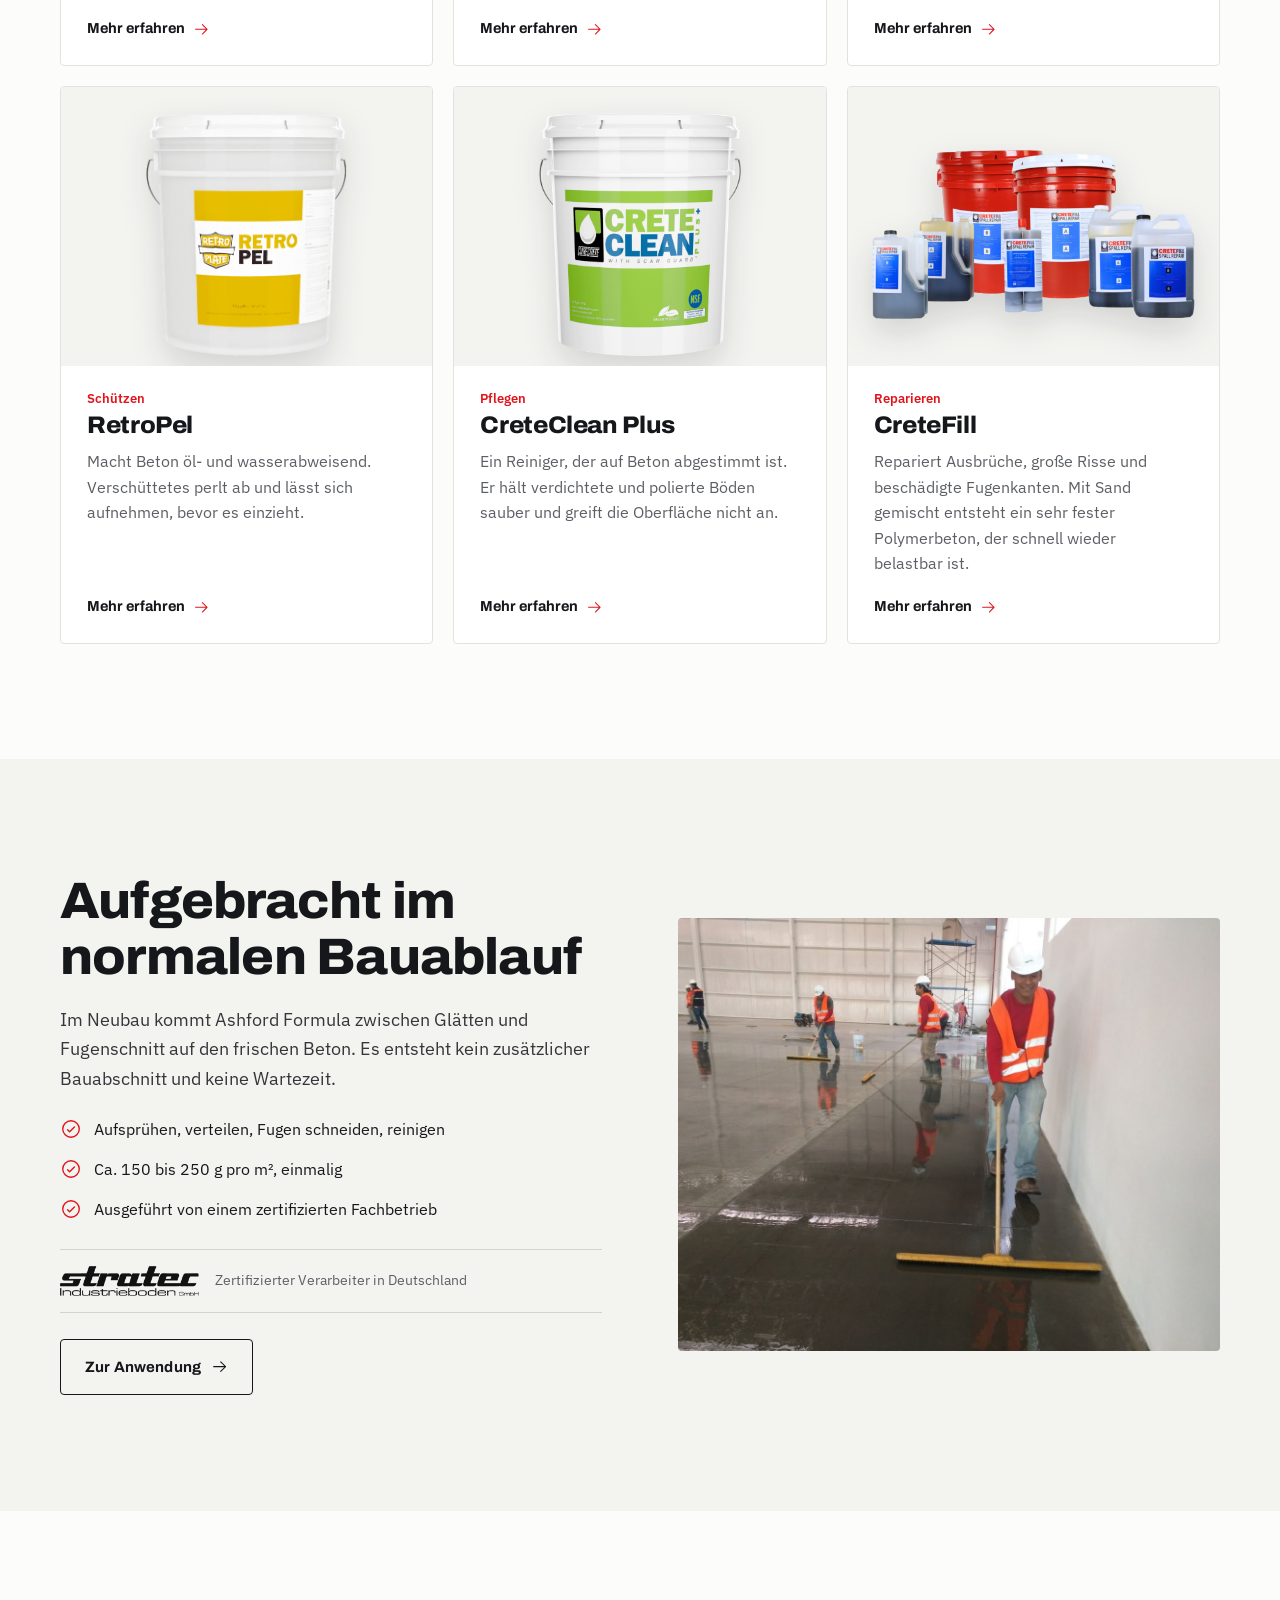
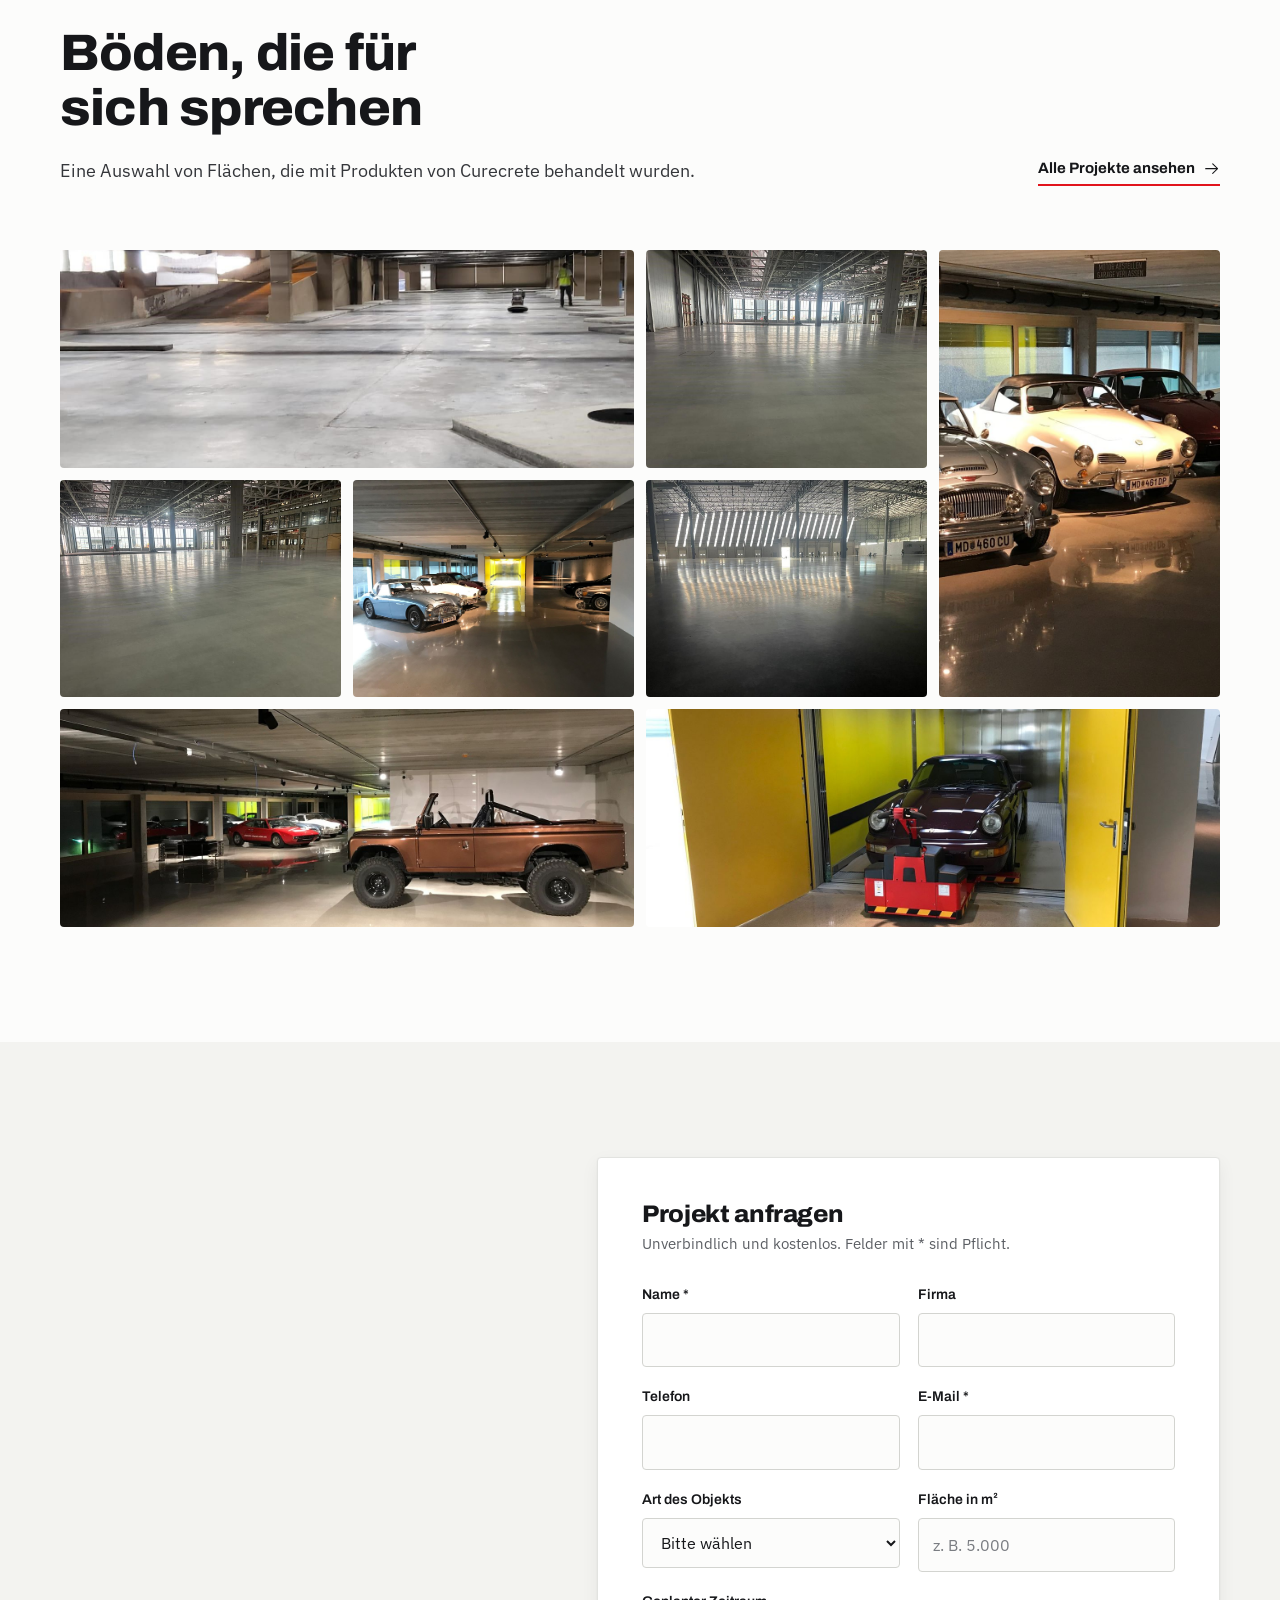
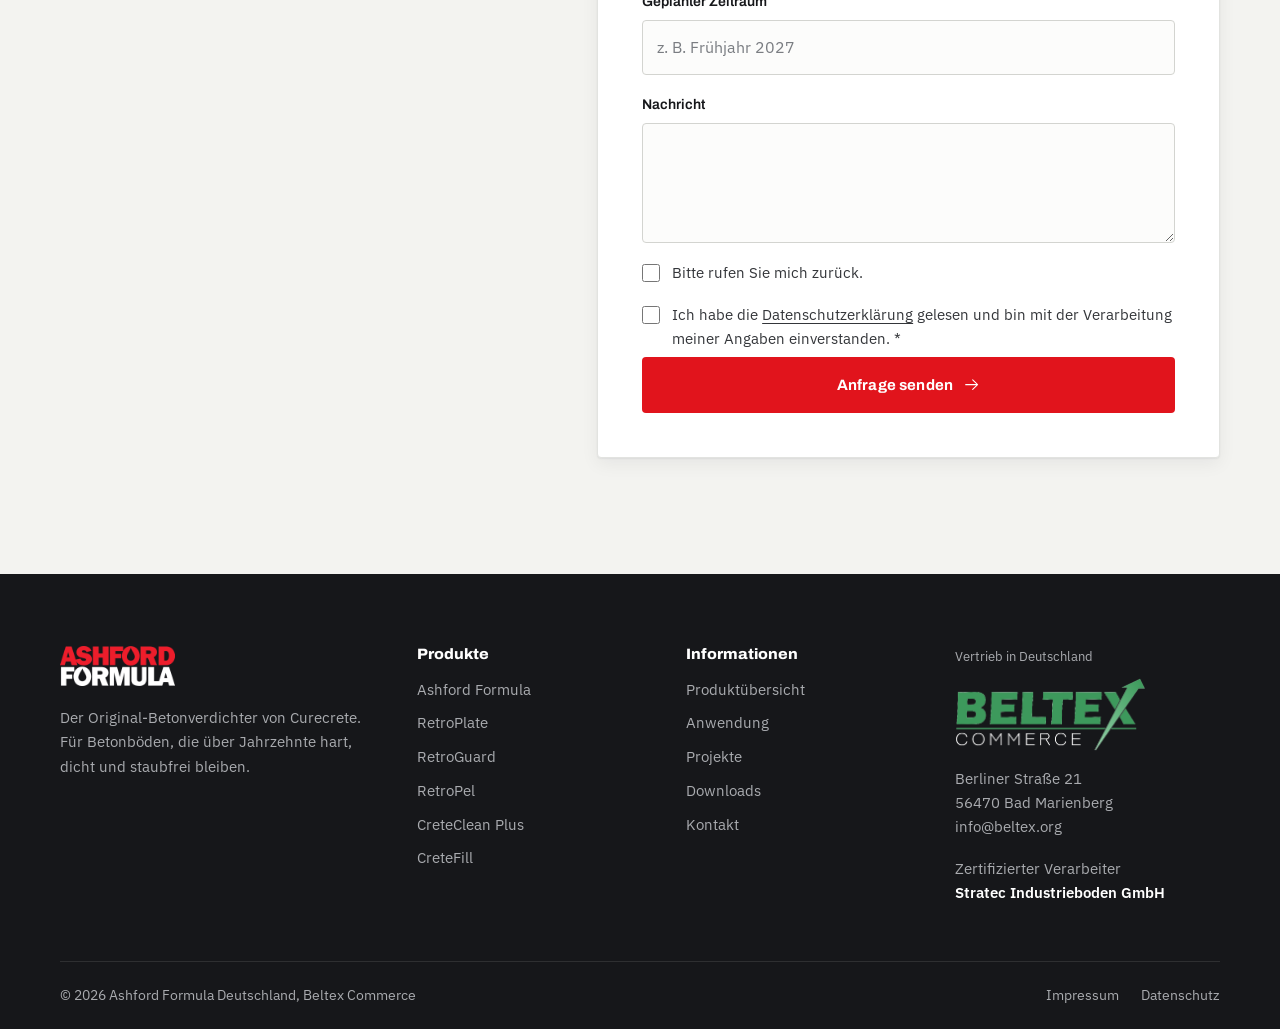
==== commit bce67c2f: "Ashford Formula Packshot aus Datenblatt Co-Authored-By: Claude Opus 5.5 <noreply@anthropic.com> Clau" ====
--- a/index.html
+++ b/index.html
@@ -132,7 +132,7 @@
     </div>
     <div class="products">
       <article class="product reveal">
-        <div class="product__img product__img--photo"><img src="assets/produkt-ashford.jpg" alt="Ashford Formula" loading="lazy"></div>
+        <div class="product__img"><img src="assets/packshot-ashford.png" alt="Ashford Formula" loading="lazy"></div>
         <div class="product__body">
           <span class="product__cat">Verdichten</span>
           <h3><a href="produkte/ashford-formula/">Ashford Formula</a></h3>
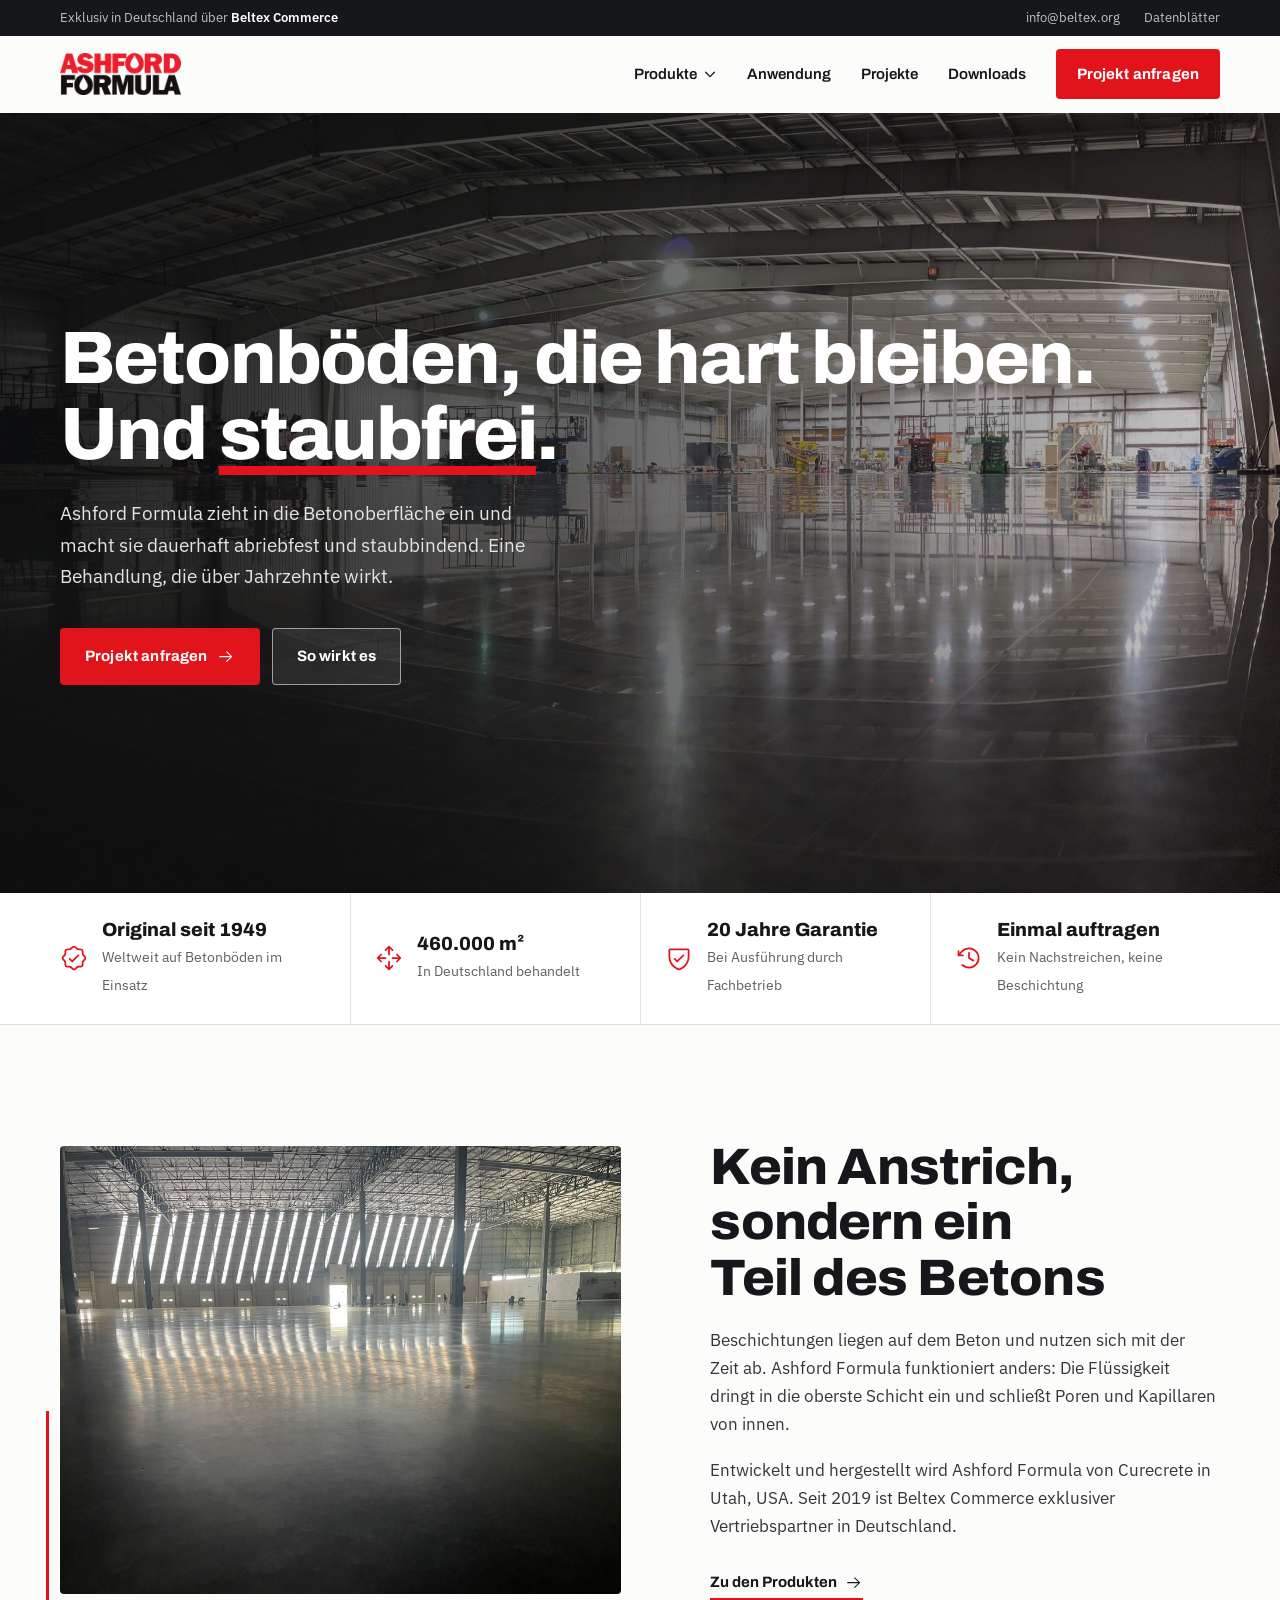
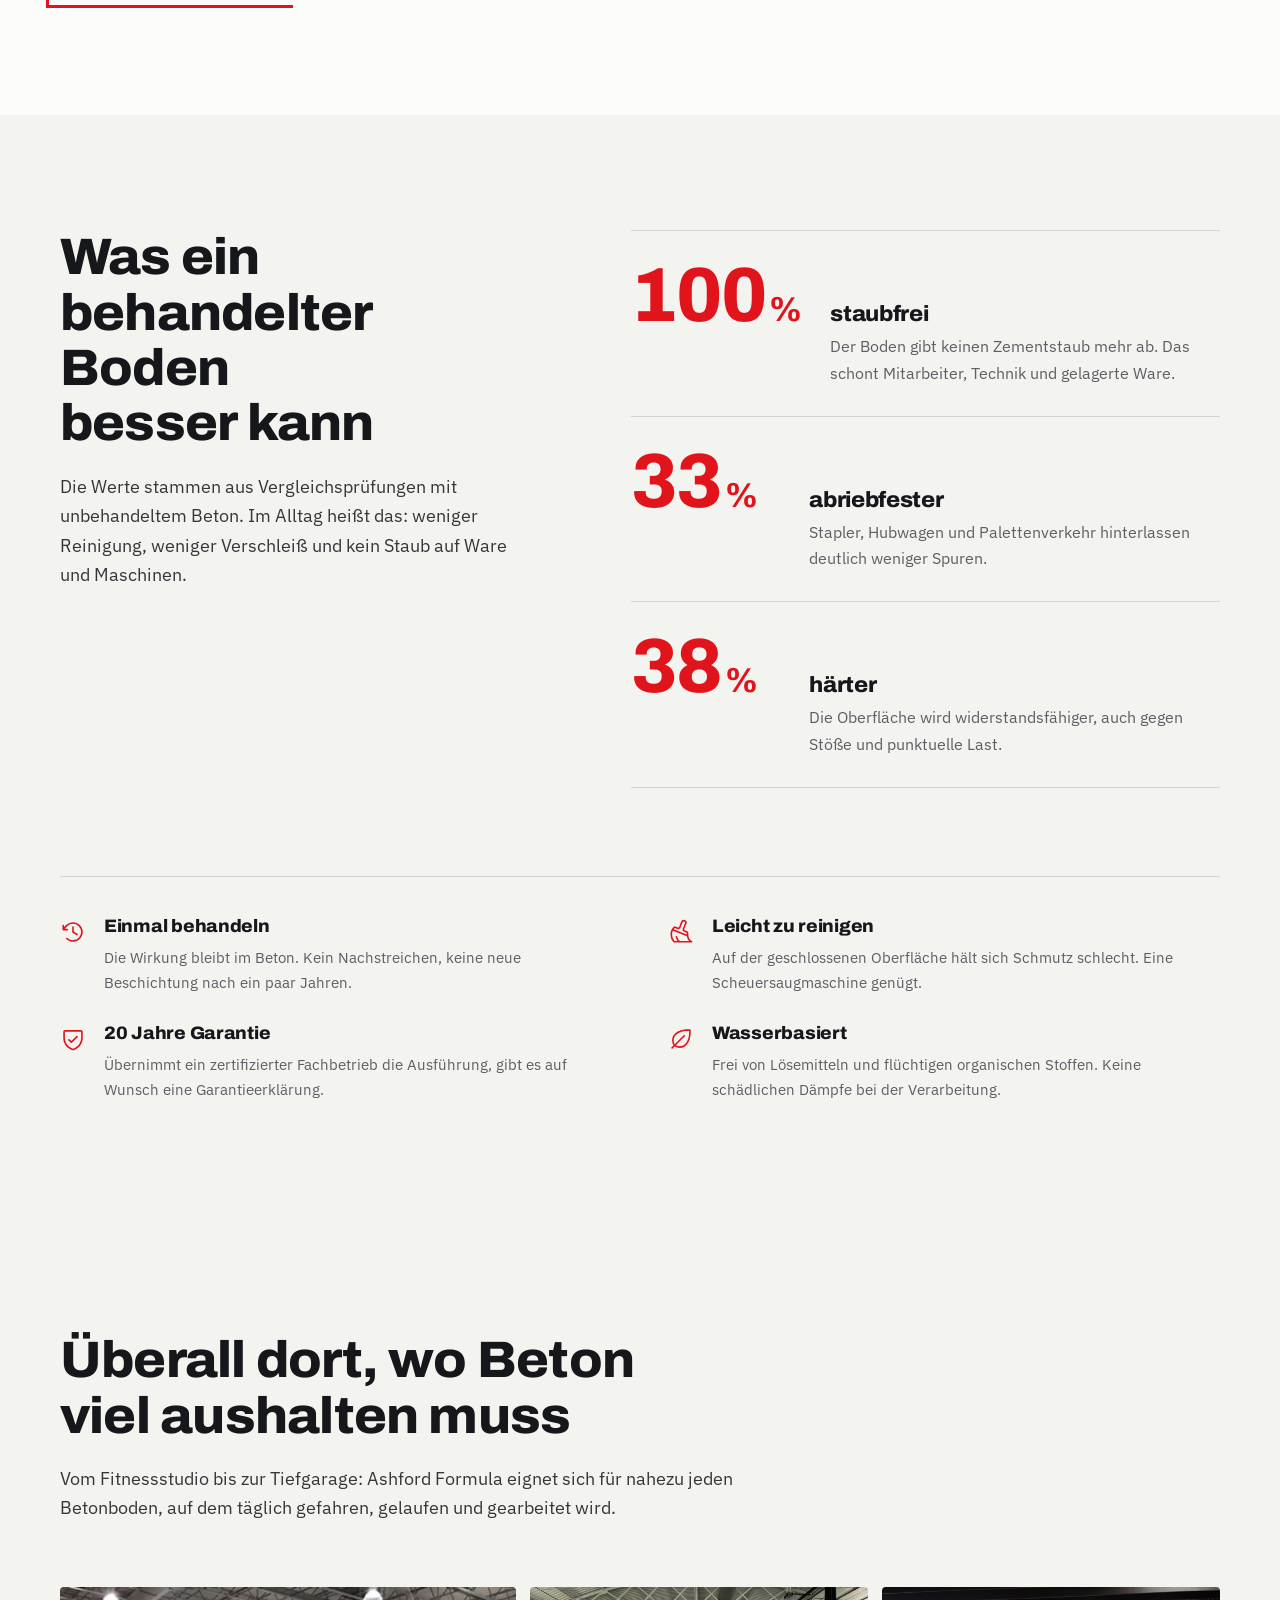
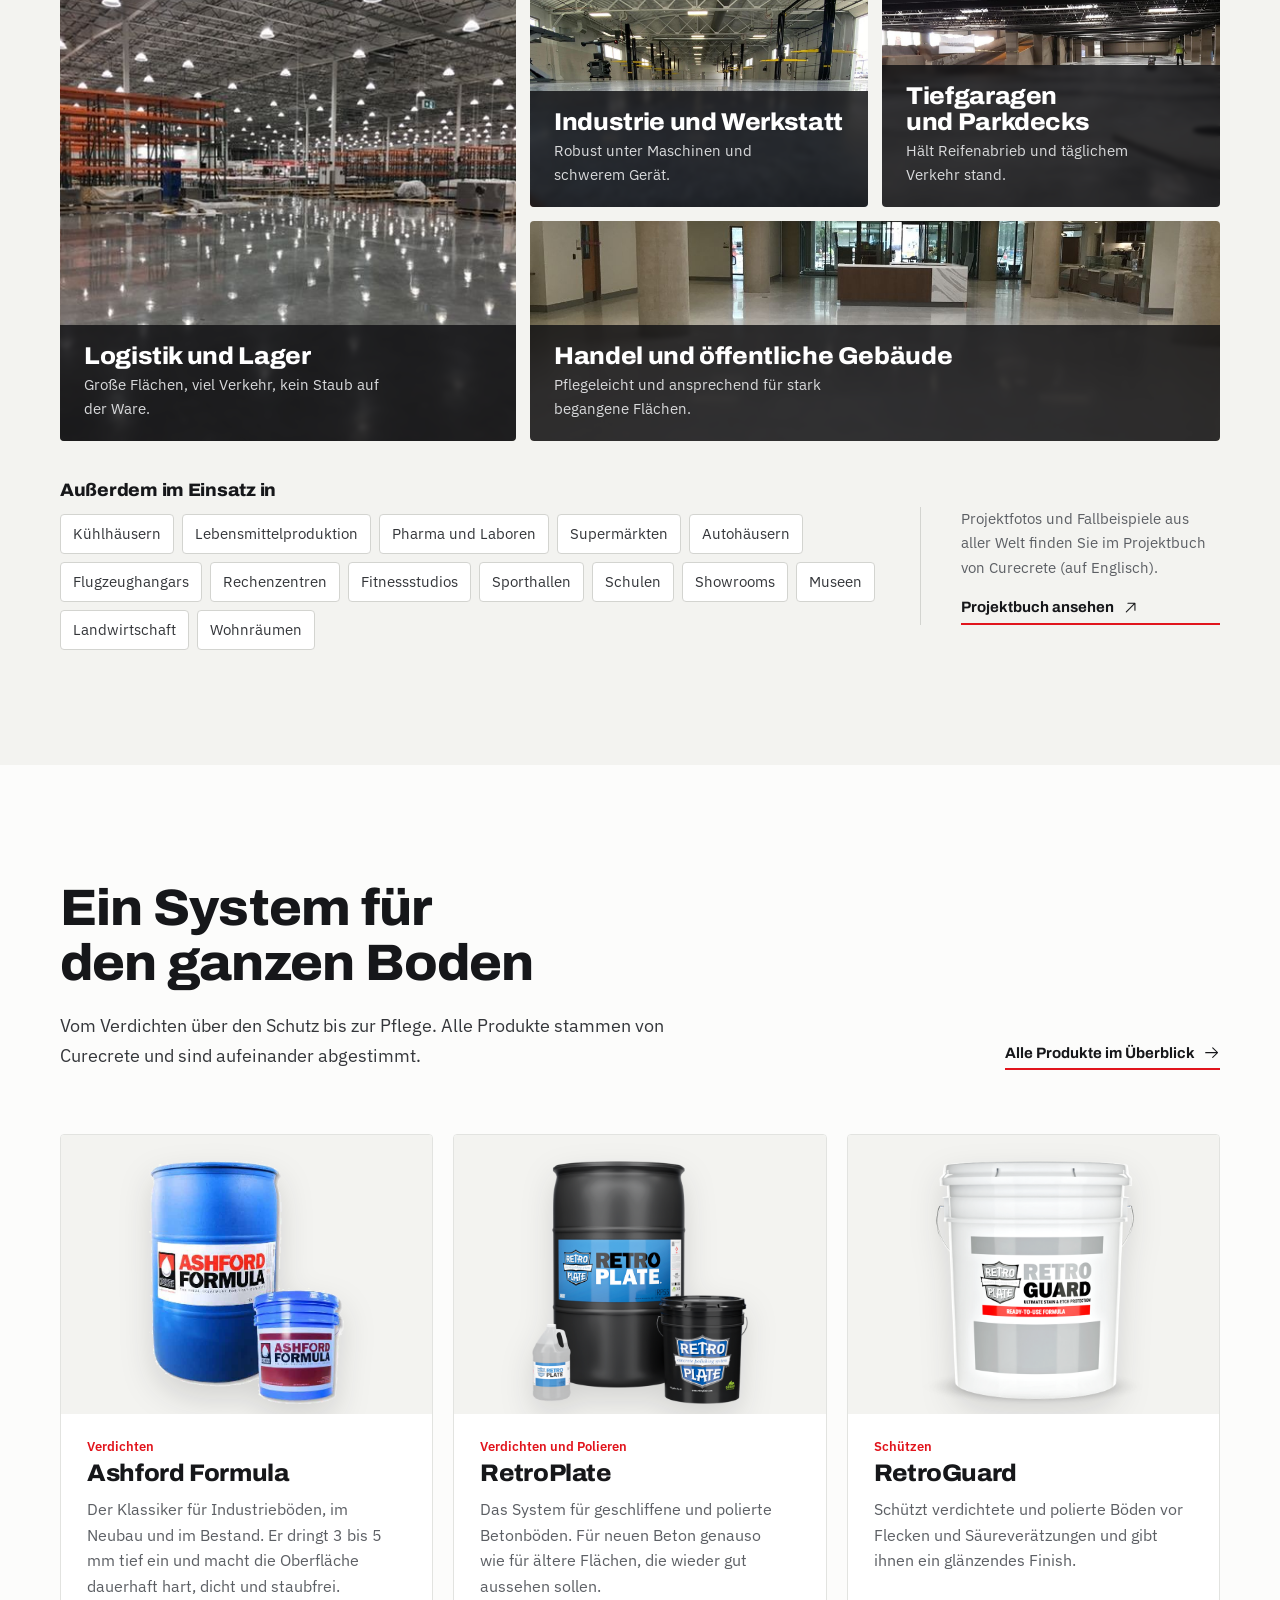
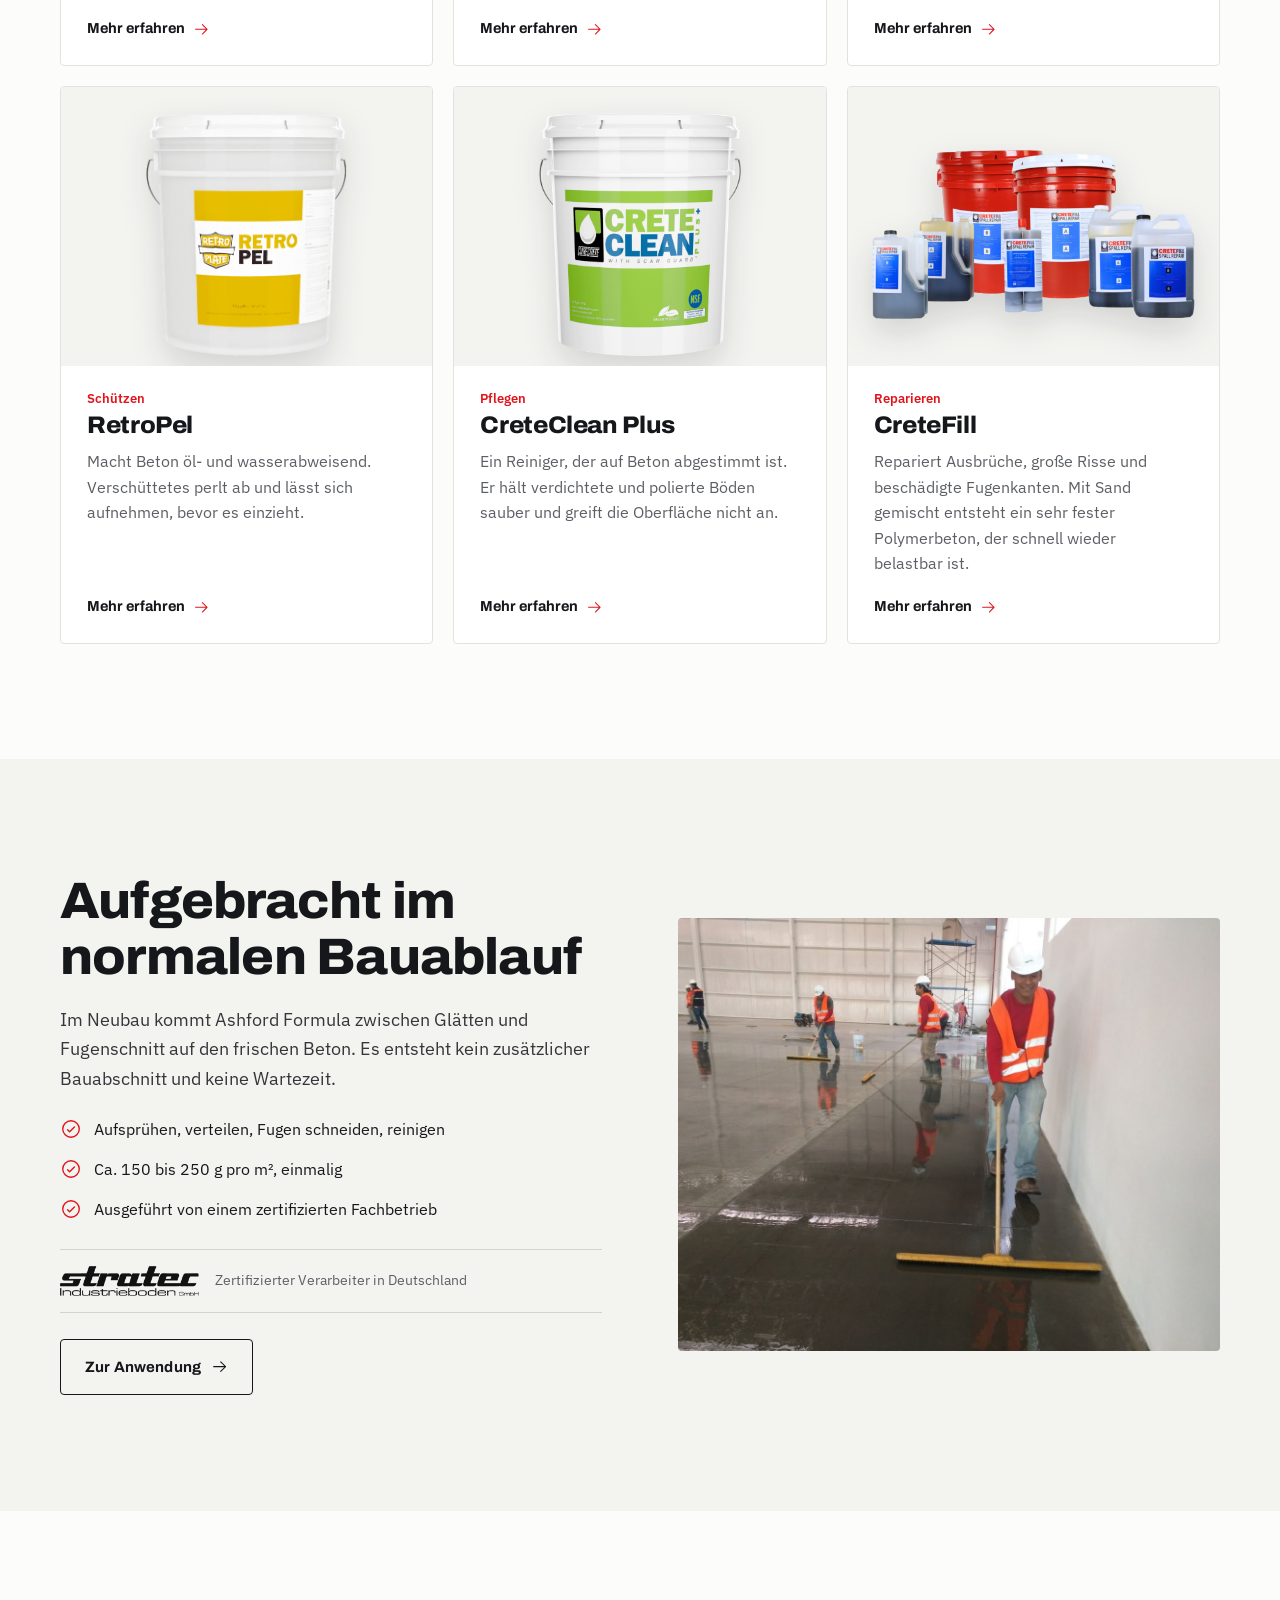
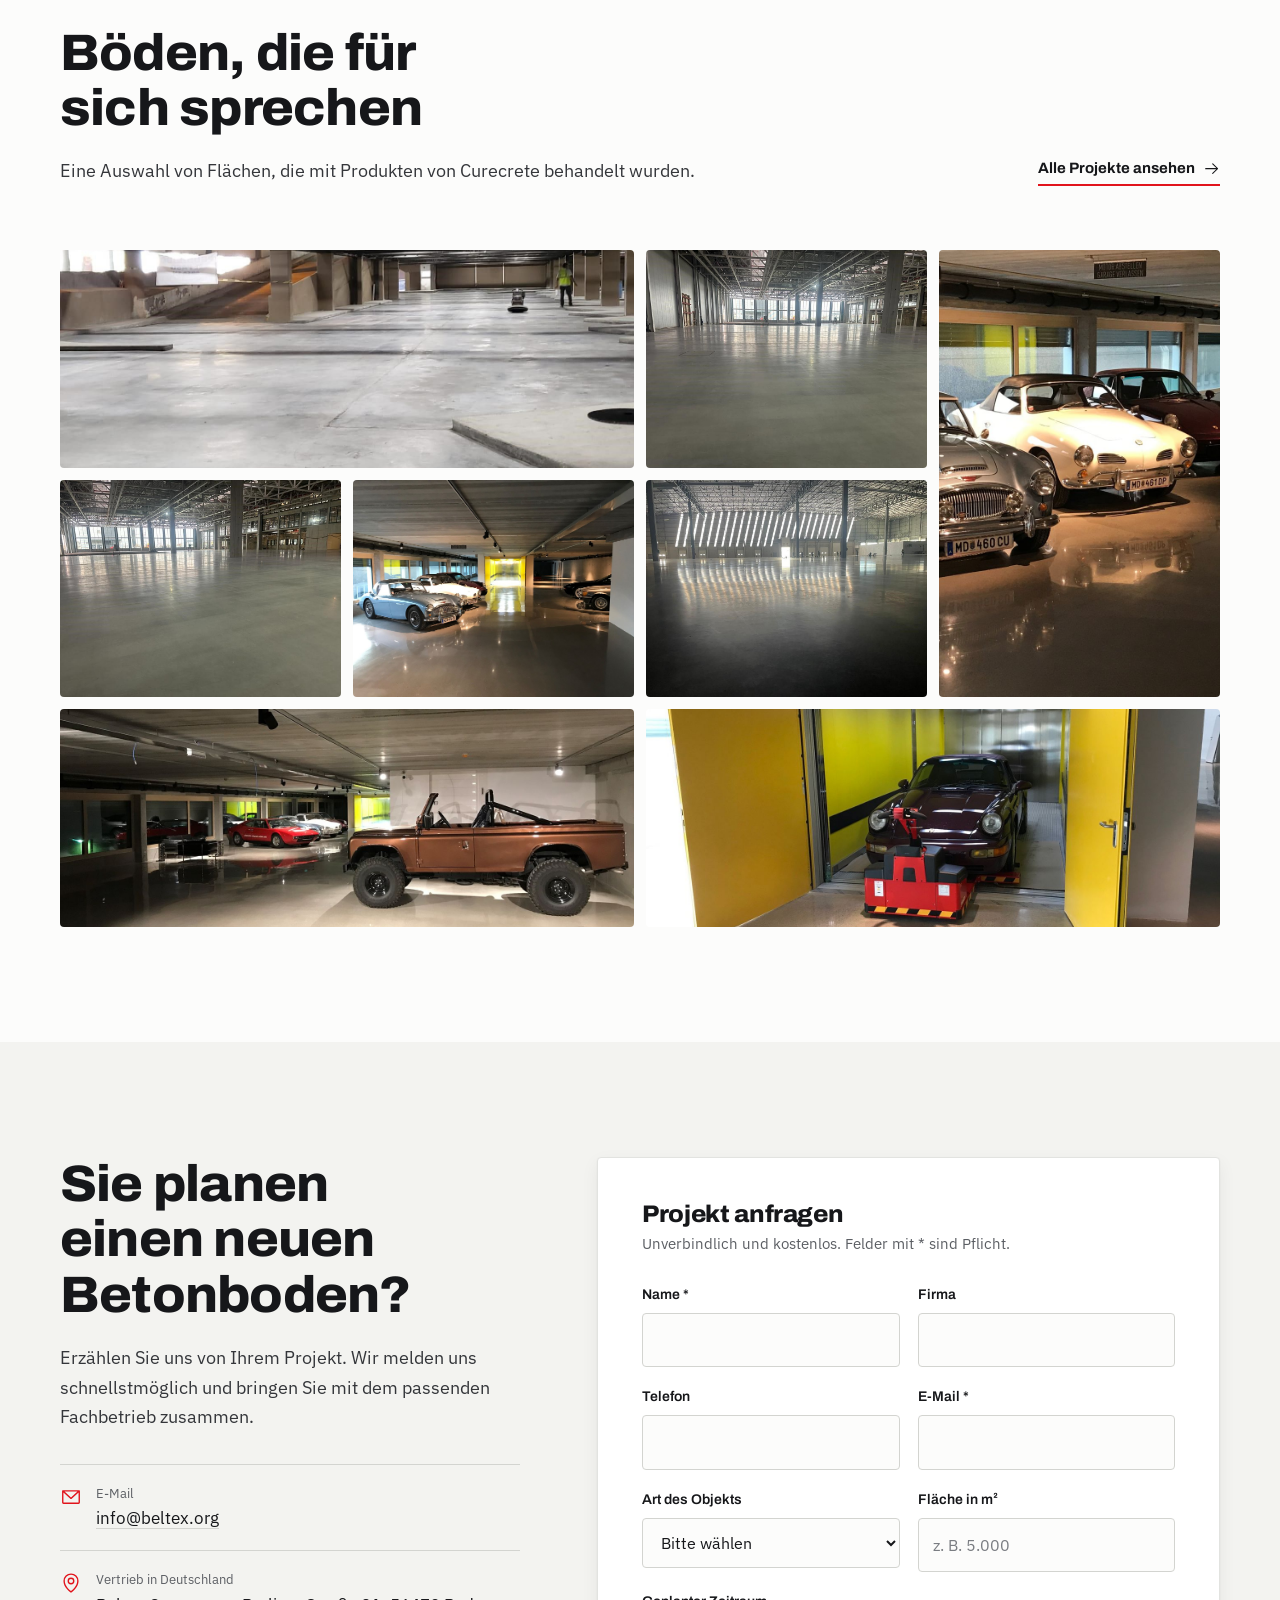
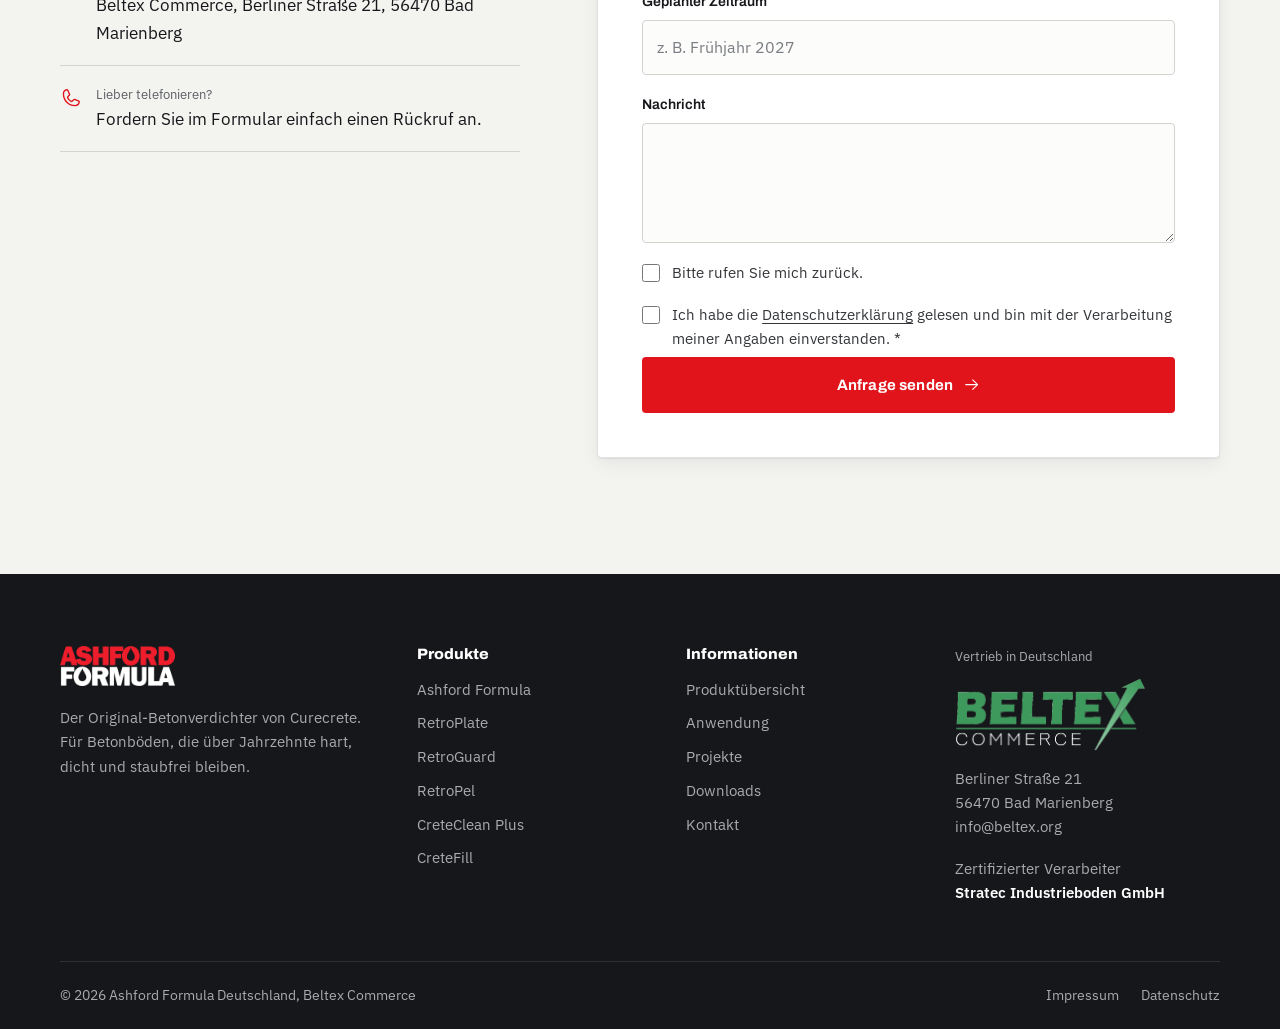
==== commit 484d19fe: "Restliche Seiten: 6 Produktdetailseiten, Projekte, Downloads, Kontakt, Impressum, Datenschutz Lightb" ====
--- a/index.html
+++ b/index.html
@@ -8,7 +8,7 @@
 <meta name="theme-color" content="#16171A">
 <link rel="preload" href="assets/fonts/archivo-latin.woff2" as="font" type="font/woff2" crossorigin>
 <link rel="preload" href="assets/fonts/plex-latin.woff2" as="font" type="font/woff2" crossorigin>
-<link rel="stylesheet" href="assets/css/style.css?v=9a012fd5">
+<link rel="stylesheet" href="assets/css/style.css?v=ef596cb9">
 </head>
 <body>
 <div class="topbar">
@@ -154,7 +154,7 @@
         <div class="product__body">
           <span class="product__cat">Schützen</span>
           <h3><a href="produkte/retroguard/">RetroGuard</a></h3>
-          <p>Schützt verdichtete und polierte Böden vor Flecken durch Öl, Fett und viele andere Flüssigkeiten, ohne die Optik zu verändern.</p>
+          <p>Schützt verdichtete und polierte Böden vor Flecken und Säureverätzungen und gibt ihnen ein glänzendes Finish.</p>
           <span class="product__more">Mehr erfahren <svg class="icon" viewBox="0 0 256 256" aria-hidden="true"><path d="M221.66,133.66l-72,72a8,8,0,0,1-11.32-11.32L196.69,136H40a8,8,0,0,1,0-16H196.69L138.34,61.66a8,8,0,0,1,11.32-11.32l72,72A8,8,0,0,1,221.66,133.66Z"/></svg></span>
         </div>
       </article>
@@ -296,6 +296,6 @@
 </footer>
 <div class="lightbox" id="lightbox" role="dialog" aria-label="Bildansicht"><button aria-label="Schließen"><svg class="icon" viewBox="0 0 256 256" aria-hidden="true"><path d="M205.66,194.34a8,8,0,0,1-11.32,11.32L128,139.31,61.66,205.66a8,8,0,0,1-11.32-11.32L116.69,128,50.34,61.66A8,8,0,0,1,61.66,50.34L128,116.69l66.34-66.35a8,8,0,0,1,11.32,11.32L139.31,128Z"/></svg></button></div>
 <div class="toast" id="toast" role="status"></div>
-<script src="assets/js/main.js?v=1cec8e2e"></script>
+<script src="assets/js/main.js?v=53f0eb15"></script>
 </body>
 </html>
--- a/assets/css/style.css
+++ b/assets/css/style.css
@@ -496,3 +496,122 @@
 @media (prefers-reduced-motion:reduce){
   *,*::before,*::after{animation-duration:.01ms!important;animation-iteration-count:1!important;transition-duration:.01ms!important;scroll-behavior:auto!important}
 }
+
+/* ---------- Produktdetail ---------- */
+.phero{background:var(--concrete);border-bottom:1px solid var(--line)}
+.phero__grid{display:grid;grid-template-columns:1.05fr .95fr;gap:clamp(32px,5vw,72px);align-items:center;padding-top:clamp(36px,4vw,56px);padding-bottom:clamp(40px,5vw,72px)}
+.phero__back{display:inline-flex;align-items:center;gap:8px;font-size:14.5px;color:var(--muted);margin-bottom:clamp(24px,3vw,40px);transition:color .2s,gap .3s var(--ease)}
+.phero__back:hover{color:var(--red-deep);gap:12px}
+.phero h1{font-size:clamp(40px,5.4vw,72px);margin-bottom:10px}
+.phero__sub{font-family:var(--display);font-weight:700;font-size:clamp(18px,1.6vw,21px);color:var(--ink-2);margin-bottom:22px;display:flex;flex-wrap:wrap;align-items:center;gap:6px 14px}
+.phero__sub span{font-family:var(--body);font-weight:600;font-size:13px;color:var(--red-deep);background:var(--red-soft);padding:4px 10px;border-radius:var(--r)}
+.phero__cta{display:flex;flex-wrap:wrap;gap:12px;margin-top:32px}
+.phero__img{position:relative;aspect-ratio:1/1;max-height:520px;width:100%;display:grid;place-items:center;background:#fff;border:1px solid var(--line);border-radius:var(--r)}
+.phero__img img{width:100%;height:100%;object-fit:contain;padding:clamp(28px,5vw,64px);filter:drop-shadow(0 22px 24px rgba(22,23,26,.16))}
+.phero__img--photo img{object-fit:cover;padding:0;filter:none}
+.pstats{list-style:none;display:grid;grid-template-columns:repeat(3,1fr);border-top:1px solid var(--line-2);border-bottom:1px solid var(--line-2);margin-bottom:clamp(56px,7vw,96px)}
+.pstats li{display:flex;flex-direction:column;padding:28px clamp(16px,2.4vw,32px);border-left:1px solid var(--line-2)}
+.pstats li:first-child{border-left:0;padding-left:0}
+.pstats b{font-family:var(--display);font-weight:800;font-size:clamp(40px,4.6vw,60px);line-height:1;letter-spacing:-.03em;color:var(--red);font-stretch:96%;margin:6px 0 10px}
+.pstats b small{font-size:.42em;margin-left:6px;letter-spacing:0}
+.pstat__pre{font-size:13px;color:var(--muted)}
+.pstats li > span:last-child{font-size:15.5px;color:var(--ink-2);max-width:26ch}
+.pinfo{display:grid;grid-template-columns:1.1fr .9fr;gap:clamp(40px,6vw,96px);align-items:start}
+.pinfo .h2{font-size:clamp(28px,3vw,40px)}
+.ticks--2{grid-template-columns:1fr 1fr;gap:16px 28px}
+.pinfo__how{padding-left:clamp(0px,3vw,48px);border-left:1px solid var(--line-2)}
+.pinfo__how p{color:var(--ink-2);margin-bottom:16px}
+.pinfo__how .textlink{margin-top:8px}
+.pspec{display:grid;grid-template-columns:.8fr 1.2fr;gap:clamp(40px,6vw,96px);align-items:start}
+.pspec__note{margin-top:20px;padding-left:16px;border-left:2px solid var(--red);color:var(--ink-2);font-size:16px}
+.pspec__uses{margin:28px 0 30px}
+.pspec__uses > span{display:block;font-size:13px;color:var(--muted);margin-bottom:8px}
+.spec{background:#fff;border:1px solid var(--line);border-radius:var(--r)}
+.spec div{display:grid;grid-template-columns:minmax(130px,.4fr) 1fr;gap:20px;padding:16px clamp(18px,2.4vw,28px);border-top:1px solid var(--line)}
+.spec div:first-child{border-top:0}
+.spec dt{font-size:14.5px;color:var(--muted)}
+.spec dd{font-size:16px;font-variant-numeric:tabular-nums}
+.products--2{grid-template-columns:1fr 1fr}
+.spacer{height:clamp(56px,7vw,96px)}
+
+/* ---------- Projekte ---------- */
+.projects{display:grid;grid-template-columns:repeat(3,1fr);gap:clamp(28px,3vw,40px) 20px;grid-auto-flow:dense}
+.proj{display:flex;flex-direction:column}
+.proj__img{position:relative;display:block;aspect-ratio:4/3;overflow:hidden;border-radius:var(--r);background:var(--concrete-2)}
+.proj__img img{width:100%;height:100%;object-fit:cover;transition:transform 1.2s var(--ease)}
+.proj__img:hover img{transform:scale(1.04)}
+.proj__more{display:none}
+.proj__count{position:absolute;left:12px;bottom:12px;display:inline-flex;align-items:center;gap:6px;font-size:13px;font-weight:600;color:var(--ink);background:rgba(255,255,255,.92);padding:5px 10px;border-radius:var(--r)}
+.proj__count .icon{width:16px;height:16px}
+.proj figcaption{padding-top:16px}
+.proj h2{font-size:21px;margin-bottom:4px}
+.proj__meta{display:flex;flex-wrap:wrap;gap:4px 14px;font-size:14.5px;color:var(--muted)}
+.proj__meta span + span{padding-left:14px;border-left:1px solid var(--line-2)}
+.proj__prod{font-size:14.5px;font-weight:600;color:var(--red-deep);margin-top:6px}
+.proj--feature{grid-column:span 2;grid-row:span 2}
+.proj--feature .proj__img{aspect-ratio:auto;flex:1;min-height:360px}
+.proj--feature h2{font-size:clamp(24px,2.4vw,30px)}
+.proj--tall{grid-row:span 2}
+.proj--tall .proj__img{aspect-ratio:auto;flex:1;min-height:420px}
+.lightbox__nav{top:50%!important;width:56px!important;height:56px!important;margin-top:-28px;display:none;border-radius:50%!important;background:rgba(255,255,255,.1)!important;transition:background .2s}
+.lightbox__nav:hover{background:rgba(255,255,255,.2)!important}
+.lightbox.has-nav .lightbox__nav{display:grid;place-items:center}
+.lightbox__prev{left:18px;right:auto!important}
+.lightbox__next{right:18px}
+
+/* ---------- Downloads ---------- */
+.dlgroups{display:grid;gap:clamp(48px,6vw,80px)}
+.dlgroup{display:grid;grid-template-columns:.75fr 1.25fr;gap:clamp(24px,5vw,80px);align-items:start}
+.dlgroup h2{font-size:clamp(24px,2.4vw,32px);margin-bottom:10px}
+.dlgroup header p{color:var(--muted);max-width:36ch}
+.dllist{list-style:none;border-top:1px solid var(--line-2)}
+.dl{display:grid;grid-template-columns:auto 1fr auto auto;align-items:center;gap:18px;padding:18px 8px;border-bottom:1px solid var(--line-2);transition:background .2s,padding .35s var(--ease)}
+.dl:hover{background:#fff;padding-left:16px;padding-right:16px}
+.dl__icon{width:28px;height:28px;color:var(--red)}
+.dl__txt b{display:block;font-family:var(--display);font-size:17px}
+.dl__txt span{font-size:14.5px;color:var(--muted)}
+.dl__meta{font-size:13.5px;color:var(--muted);white-space:nowrap;font-variant-numeric:tabular-nums}
+.dl__go{display:grid;place-items:center;width:40px;height:40px;border:1px solid var(--line-2);border-radius:var(--r);transition:background .2s,border-color .2s,color .2s}
+.dl:hover .dl__go{background:var(--red);border-color:var(--red);color:#fff}
+
+/* ---------- Kontakt ---------- */
+.next{margin-top:40px;padding:clamp(22px,2.6vw,30px);background:var(--concrete);border-radius:var(--r)}
+.next h3{font-size:19px;margin-bottom:16px}
+.next ol{list-style:none;counter-reset:n;display:grid;gap:14px}
+.next li{counter-increment:n;display:grid;grid-template-columns:30px 1fr;column-gap:12px;font-size:15.5px;color:var(--ink-2)}
+.next li::before{content:counter(n);grid-row:span 2;display:grid;place-items:center;width:28px;height:28px;border-radius:50%;background:var(--ink);color:#fff;font-family:var(--display);font-weight:700;font-size:14px}
+.next b{font-family:var(--display);color:var(--ink)}
+
+/* ---------- Rechtliches ---------- */
+.page-head--slim{padding:clamp(40px,5vw,64px) 0 clamp(28px,3vw,40px)}
+.page-head--slim h1{margin-bottom:0}
+.legal{max-width:760px}
+.legal h2{font-size:clamp(20px,1.8vw,24px);margin:40px 0 10px}
+.legal h2:first-child{margin-top:0}
+.legal p{color:var(--ink-2);margin-bottom:12px}
+.legal a{text-decoration:underline;text-decoration-color:var(--line-2);text-underline-offset:4px}
+.legal a:hover{text-decoration-color:var(--red);color:var(--red-deep)}
+.legal__intro{font-size:clamp(17px,1.4vw,19px);margin-bottom:24px!important}
+.legal__date{margin-top:40px;font-size:14px;color:var(--muted)!important}
+
+@media (max-width:1100px){
+  .phero__grid,.pinfo,.pspec,.dlgroup{grid-template-columns:1fr}
+  .phero__img{max-width:560px;max-height:none;aspect-ratio:4/3}
+  .pinfo__how{padding-left:0;border-left:0;padding-top:40px;border-top:1px solid var(--line-2)}
+  .projects{grid-template-columns:1fr 1fr}
+}
+@media (max-width:720px){
+  .pstats{grid-template-columns:1fr}
+  .pstats li{border-left:0;padding:22px 0;border-top:1px solid var(--line-2)}
+  .pstats li:first-child{border-top:0}
+  .ticks--2{grid-template-columns:1fr}
+  .spec div{grid-template-columns:1fr;gap:2px}
+  .products--2{grid-template-columns:1fr}
+  .projects{grid-template-columns:1fr}
+  .proj--feature{grid-column:span 1;grid-row:span 1}
+  .proj--feature .proj__img,.proj--tall .proj__img{min-height:0;aspect-ratio:4/3;flex:none}
+  .proj--tall{grid-row:span 1}
+  .dl{grid-template-columns:auto 1fr auto;gap:14px}
+  .dl__meta{display:none}
+  .phero__cta .btn{flex:1 1 100%}
+}
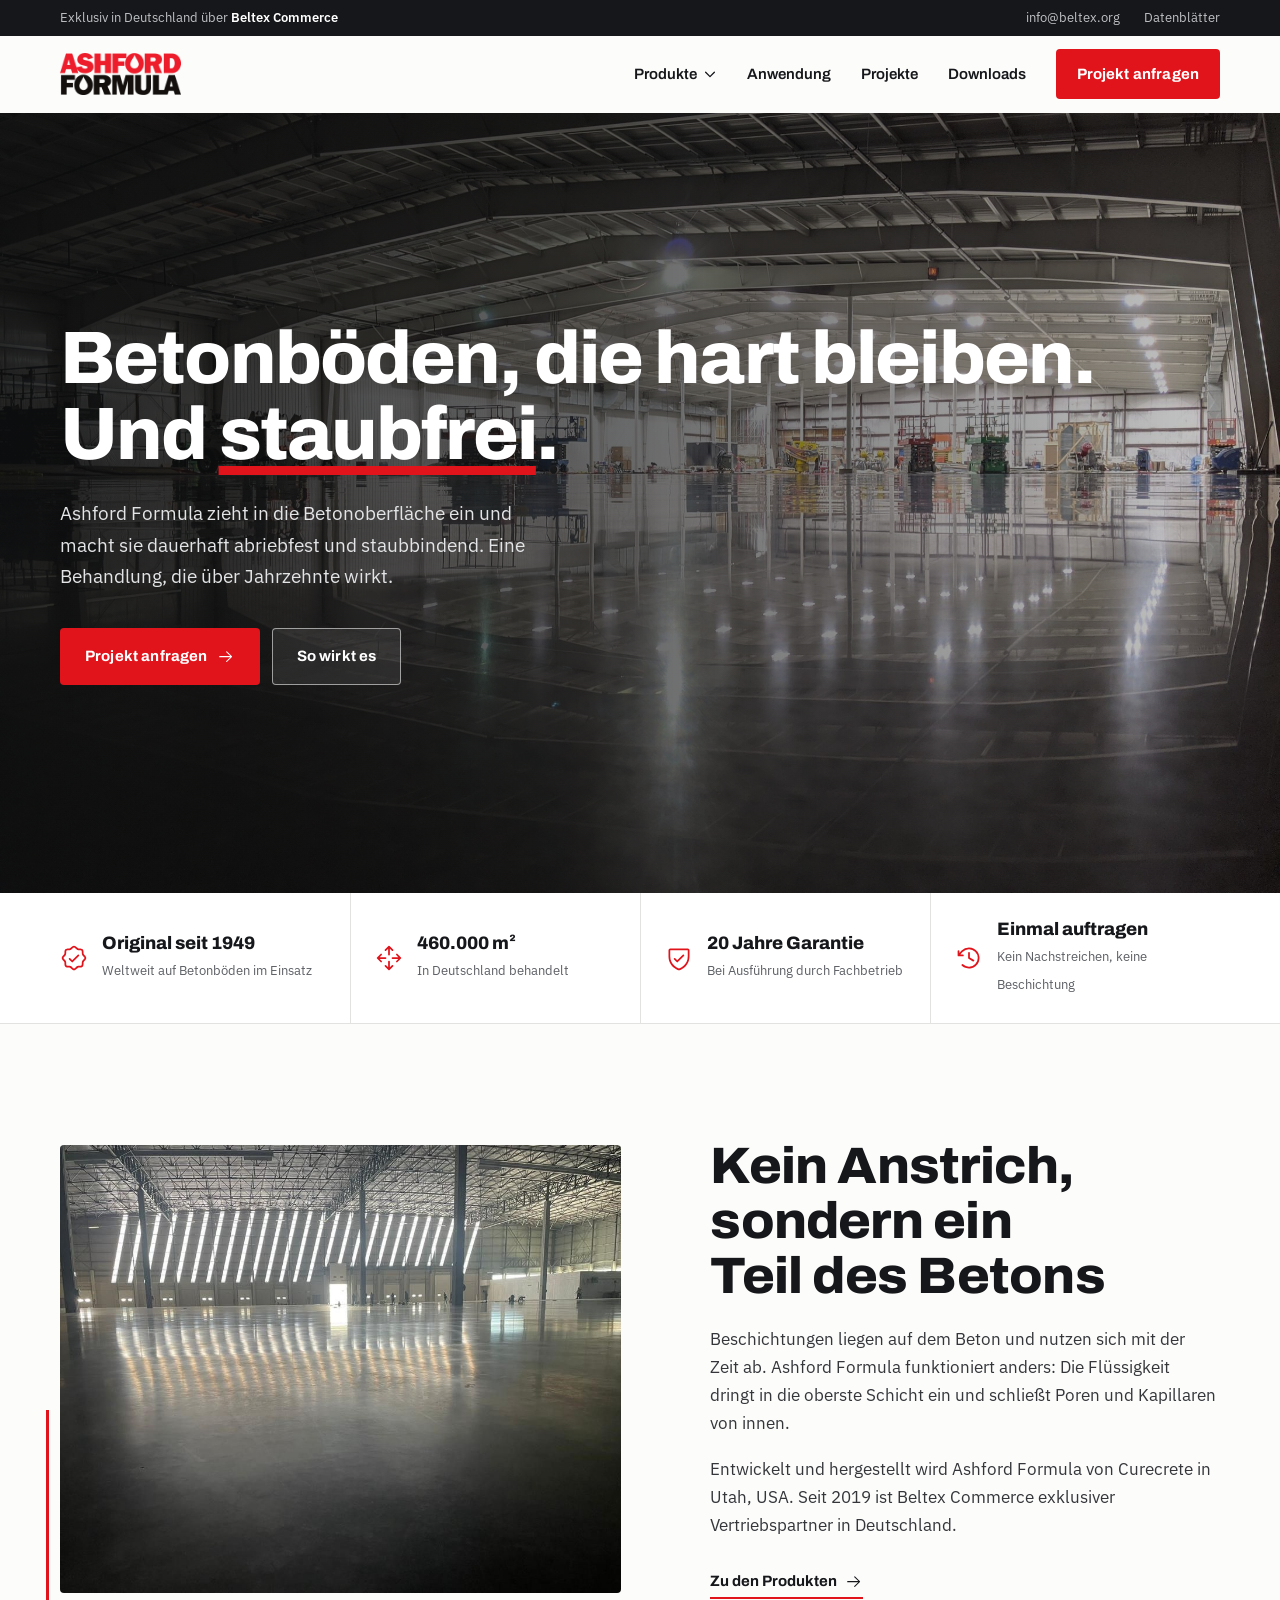
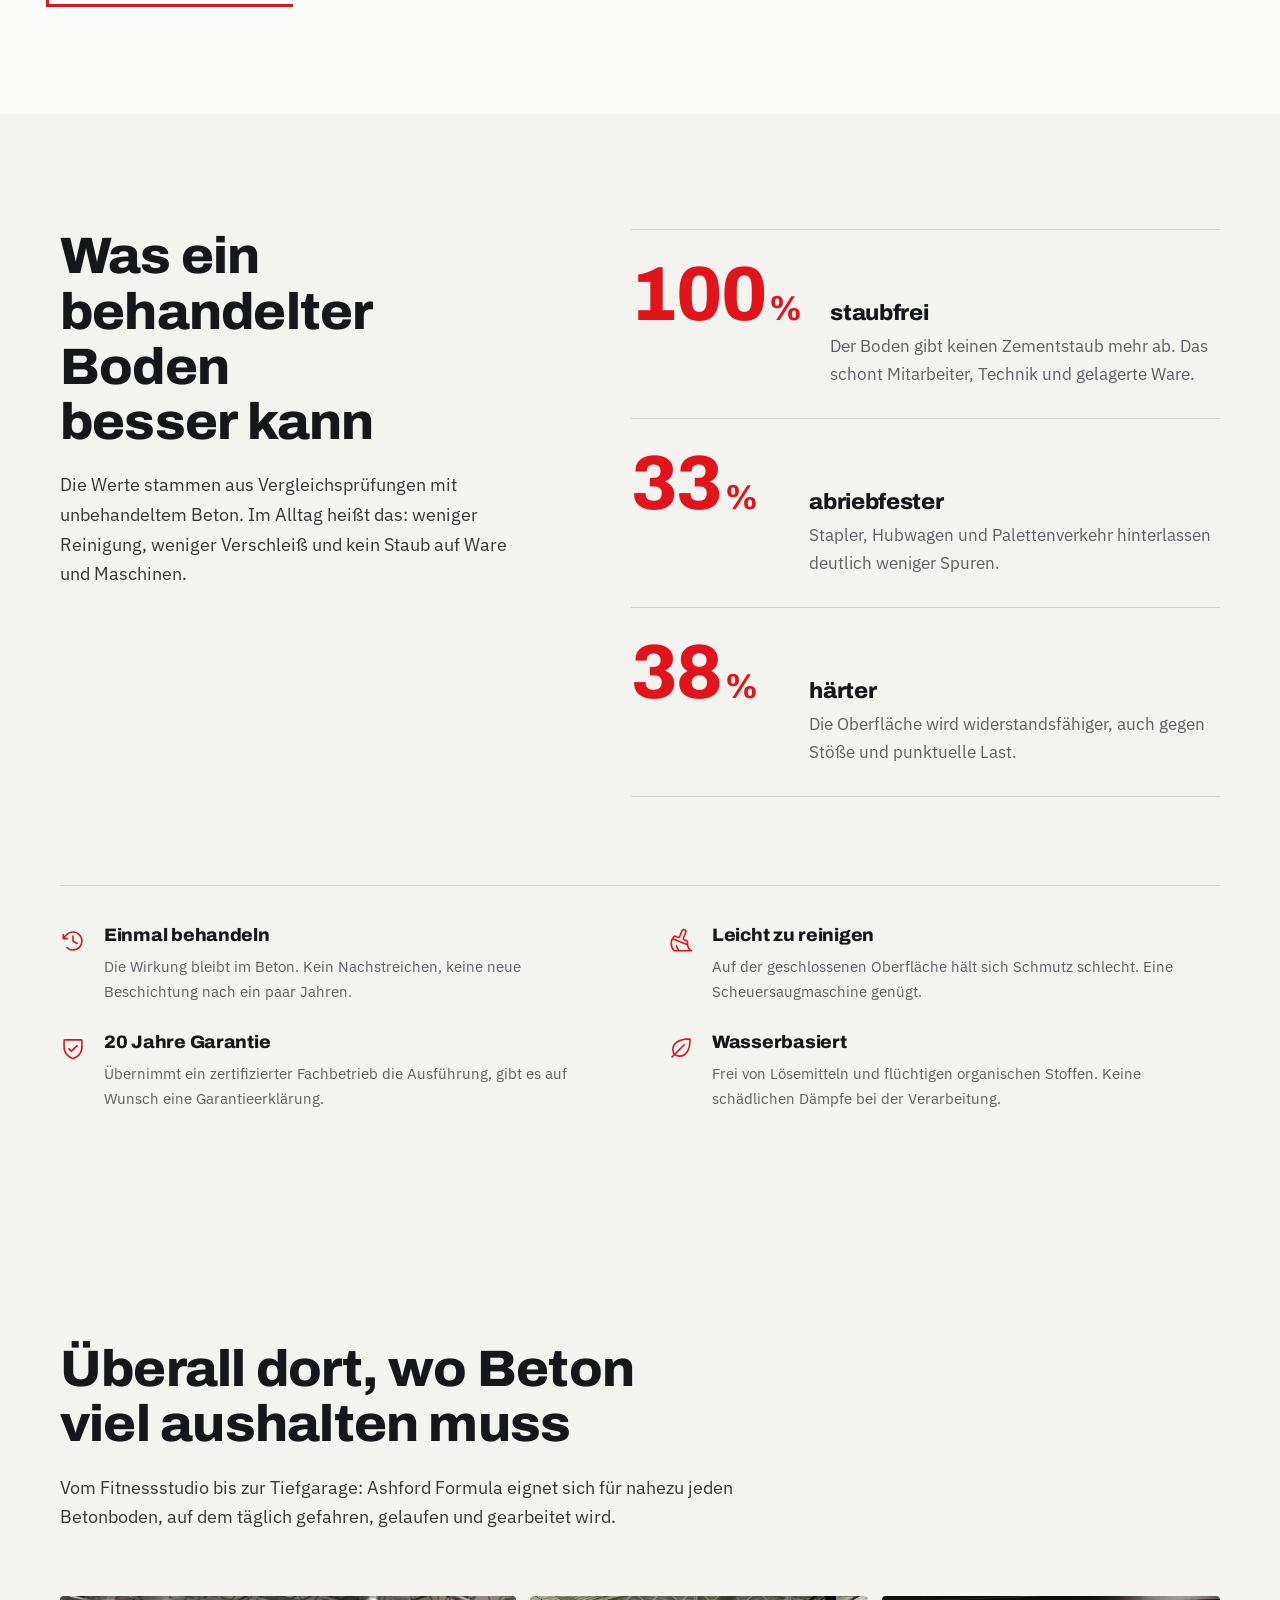
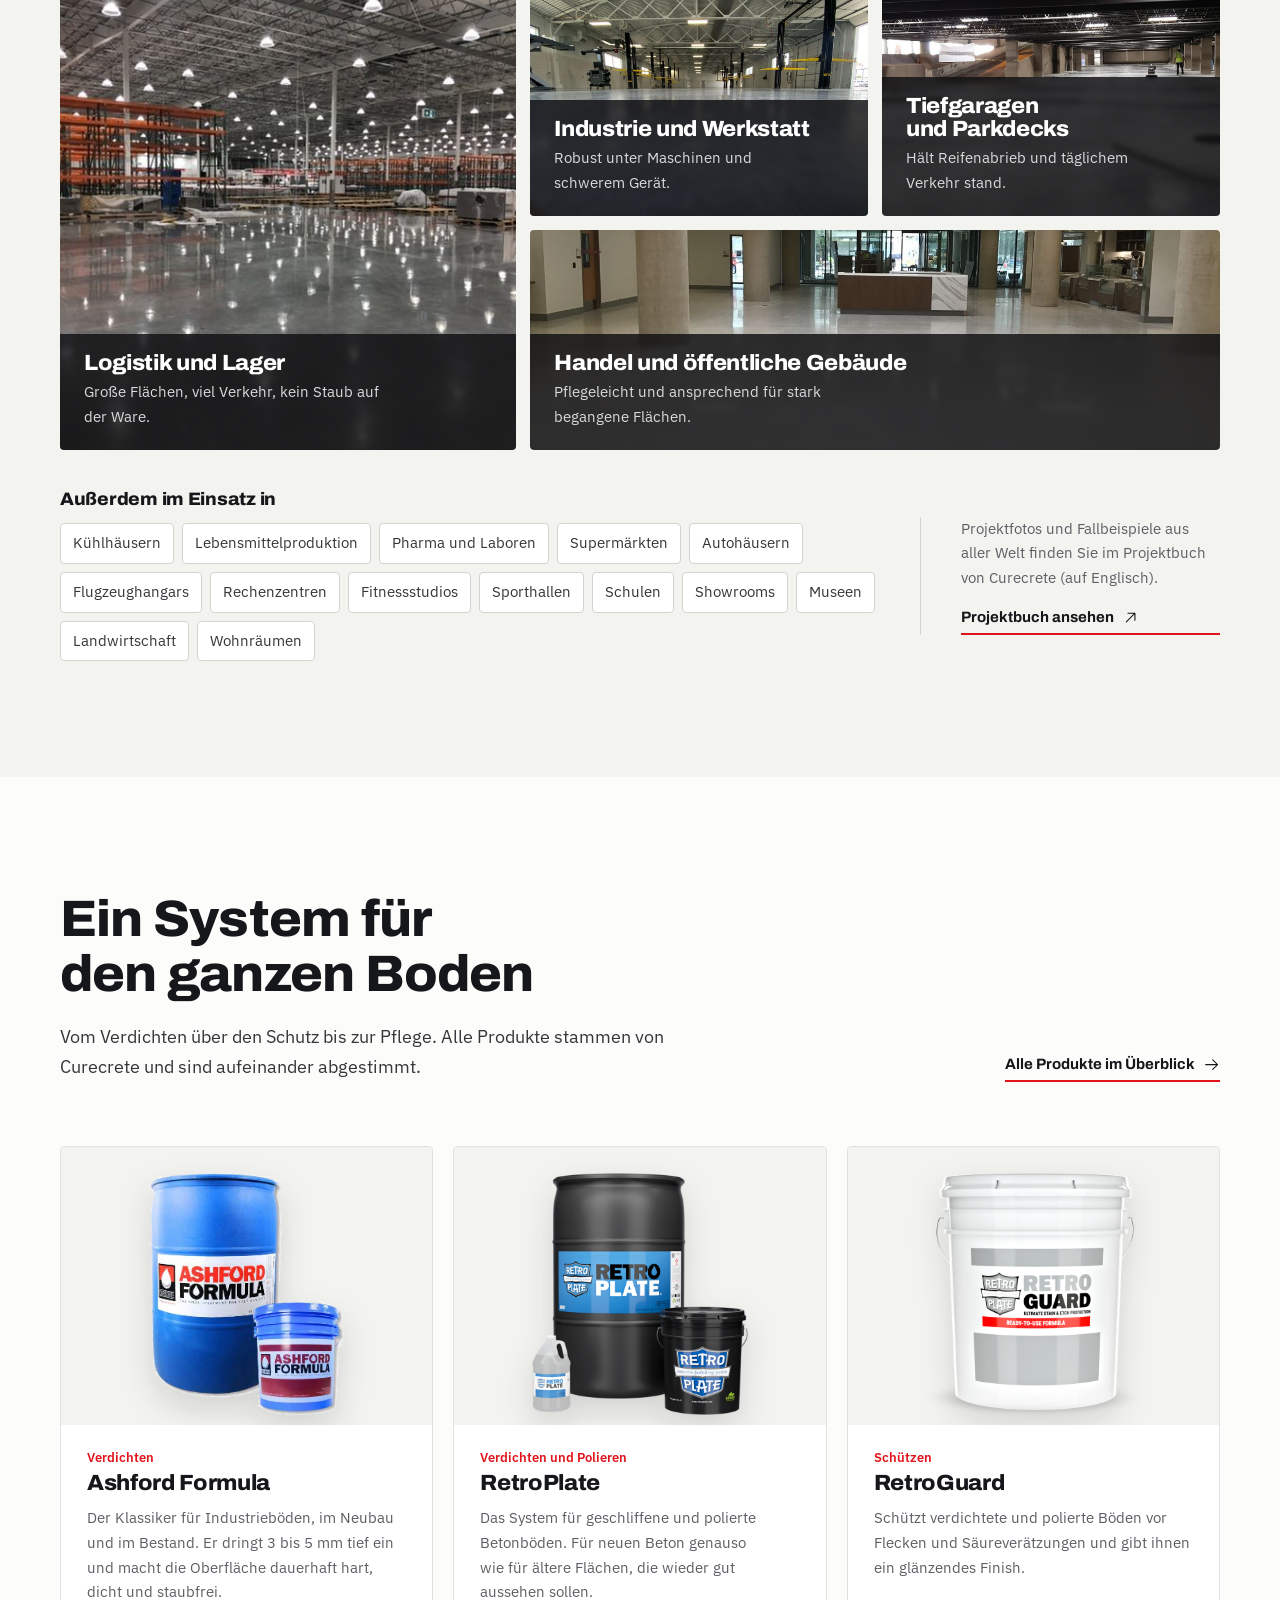
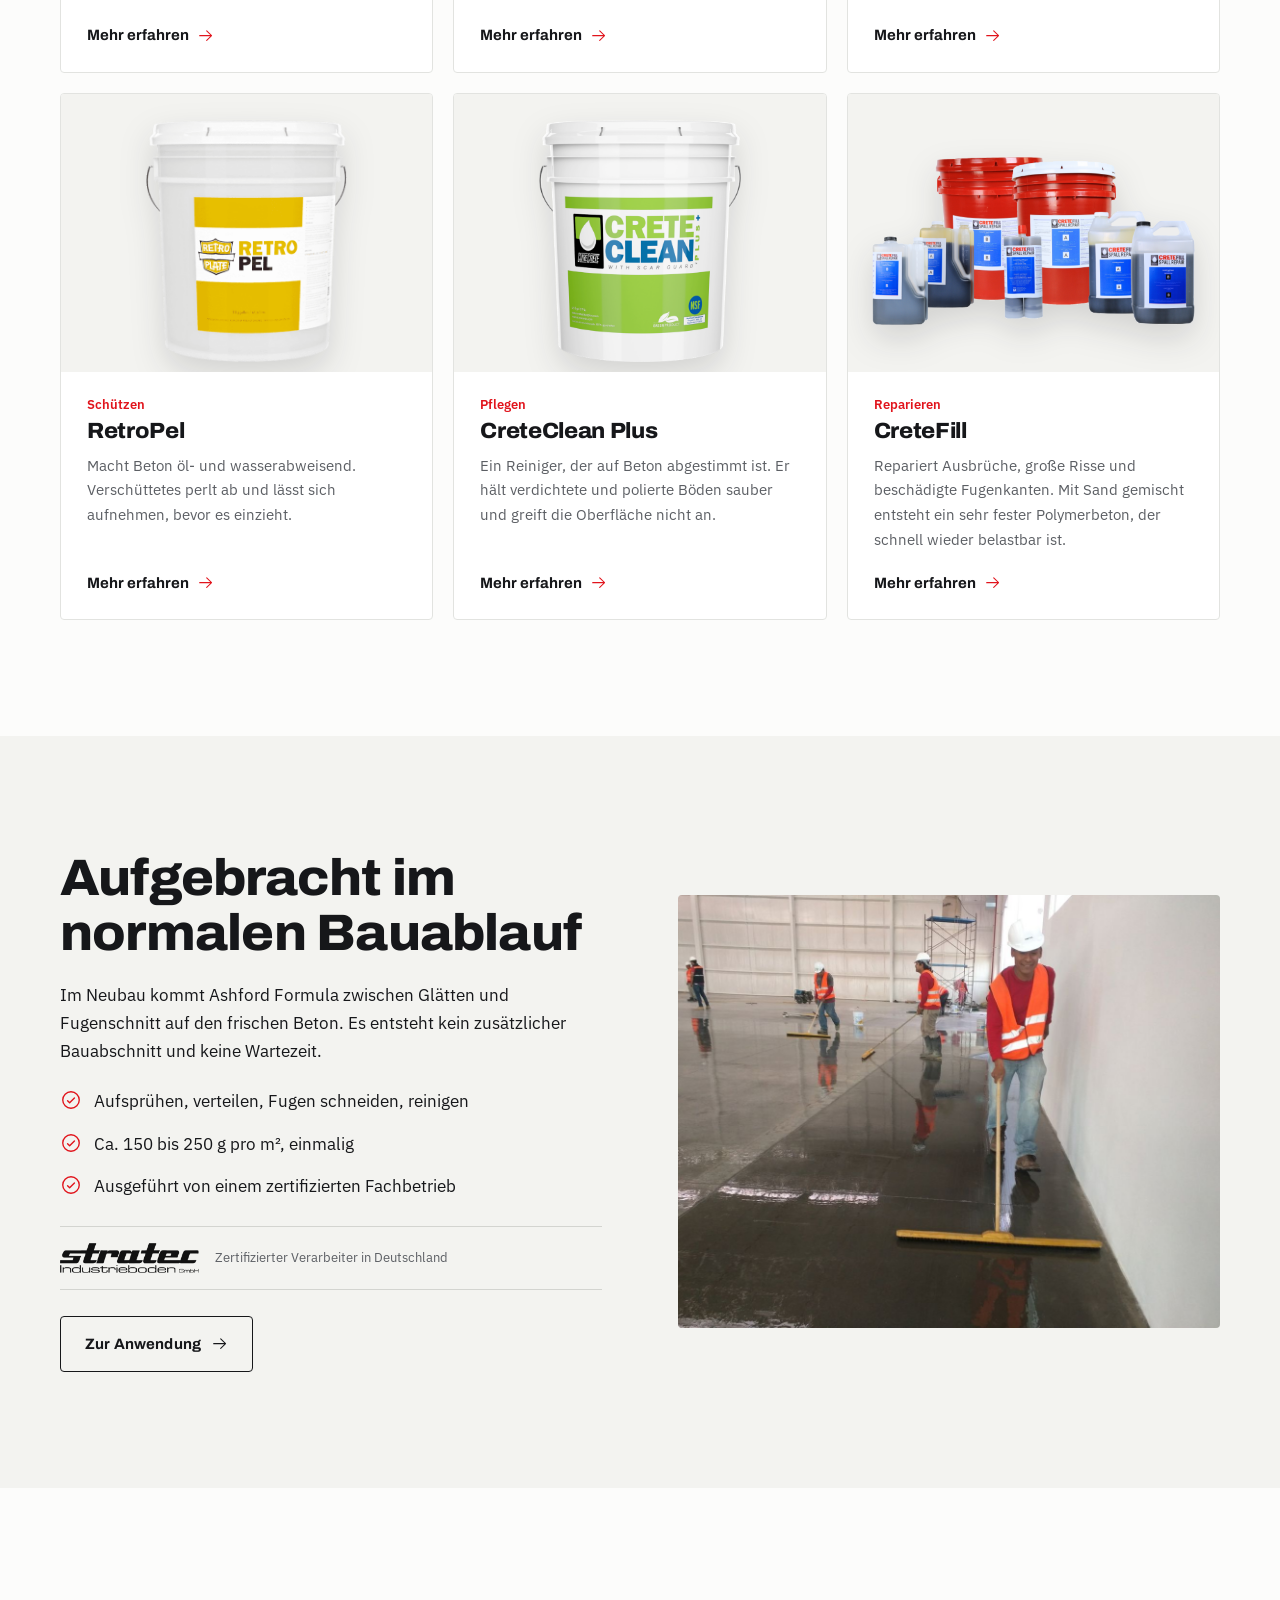
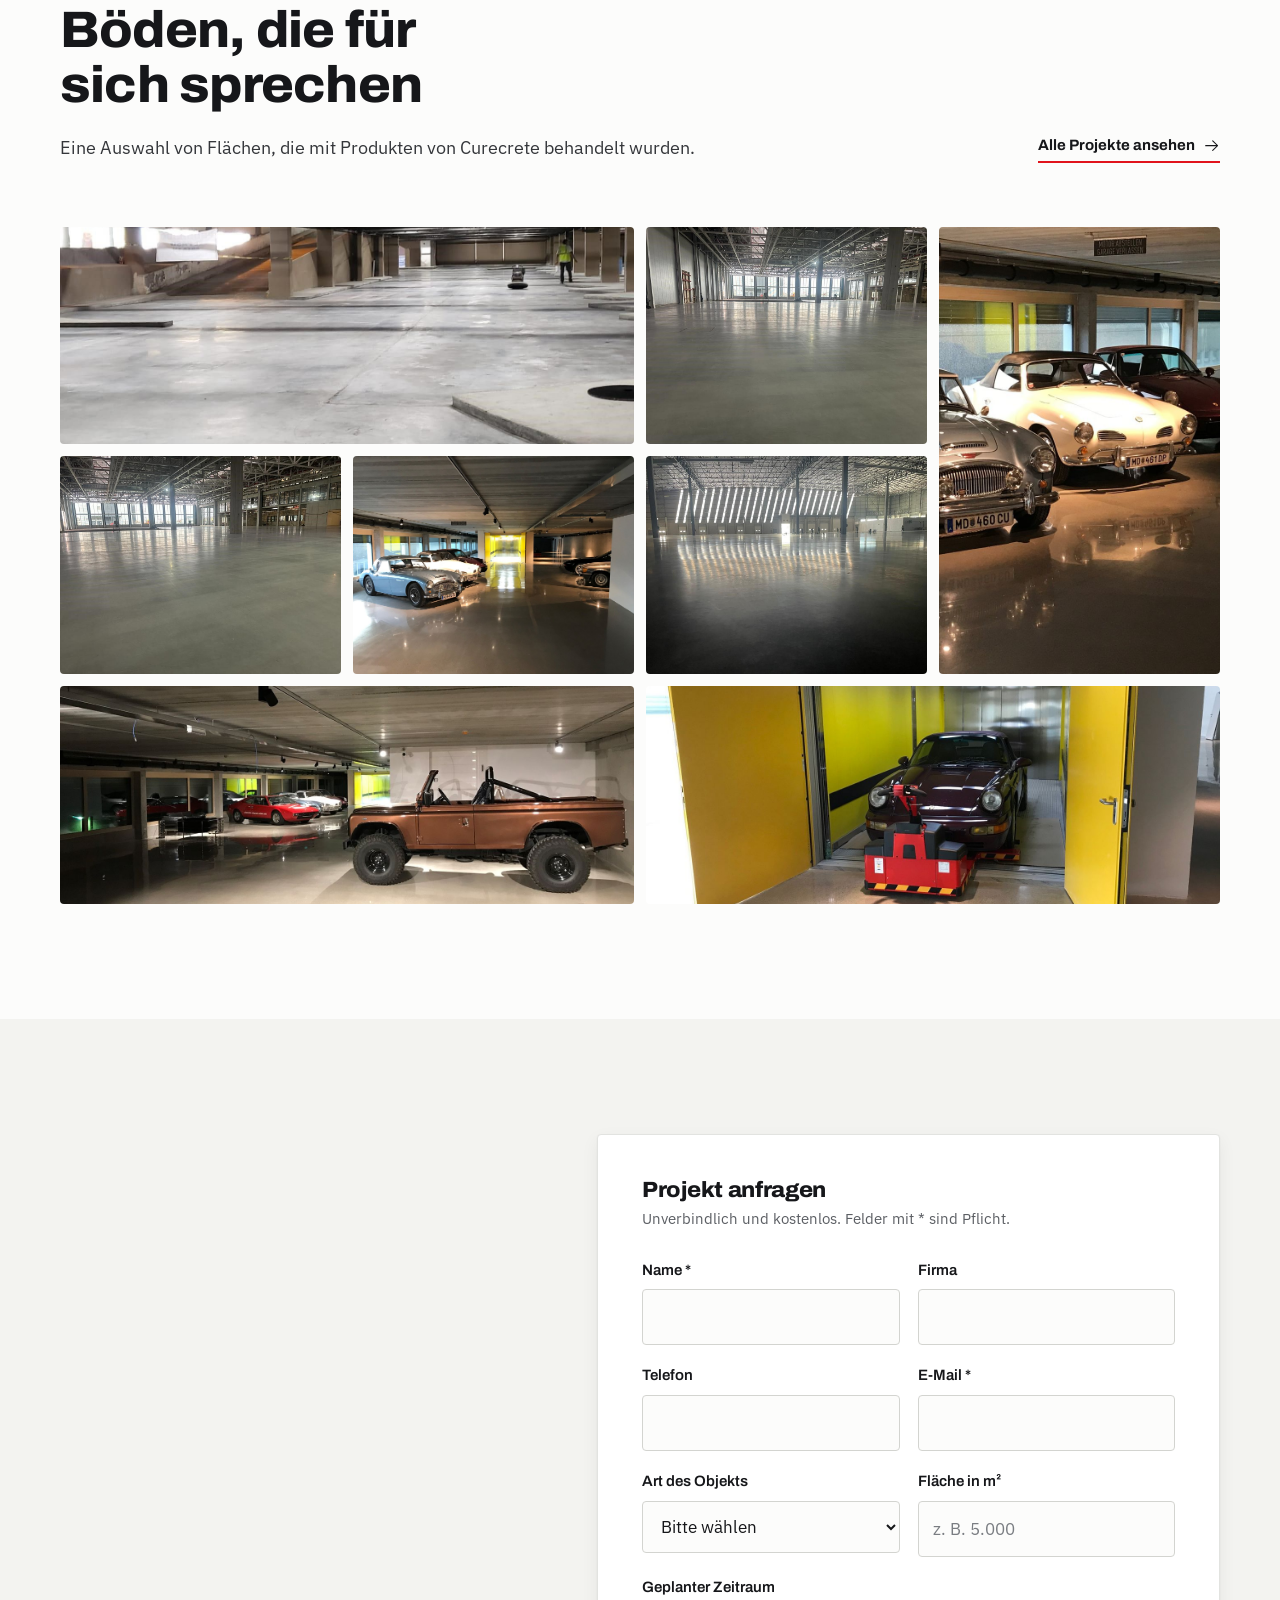
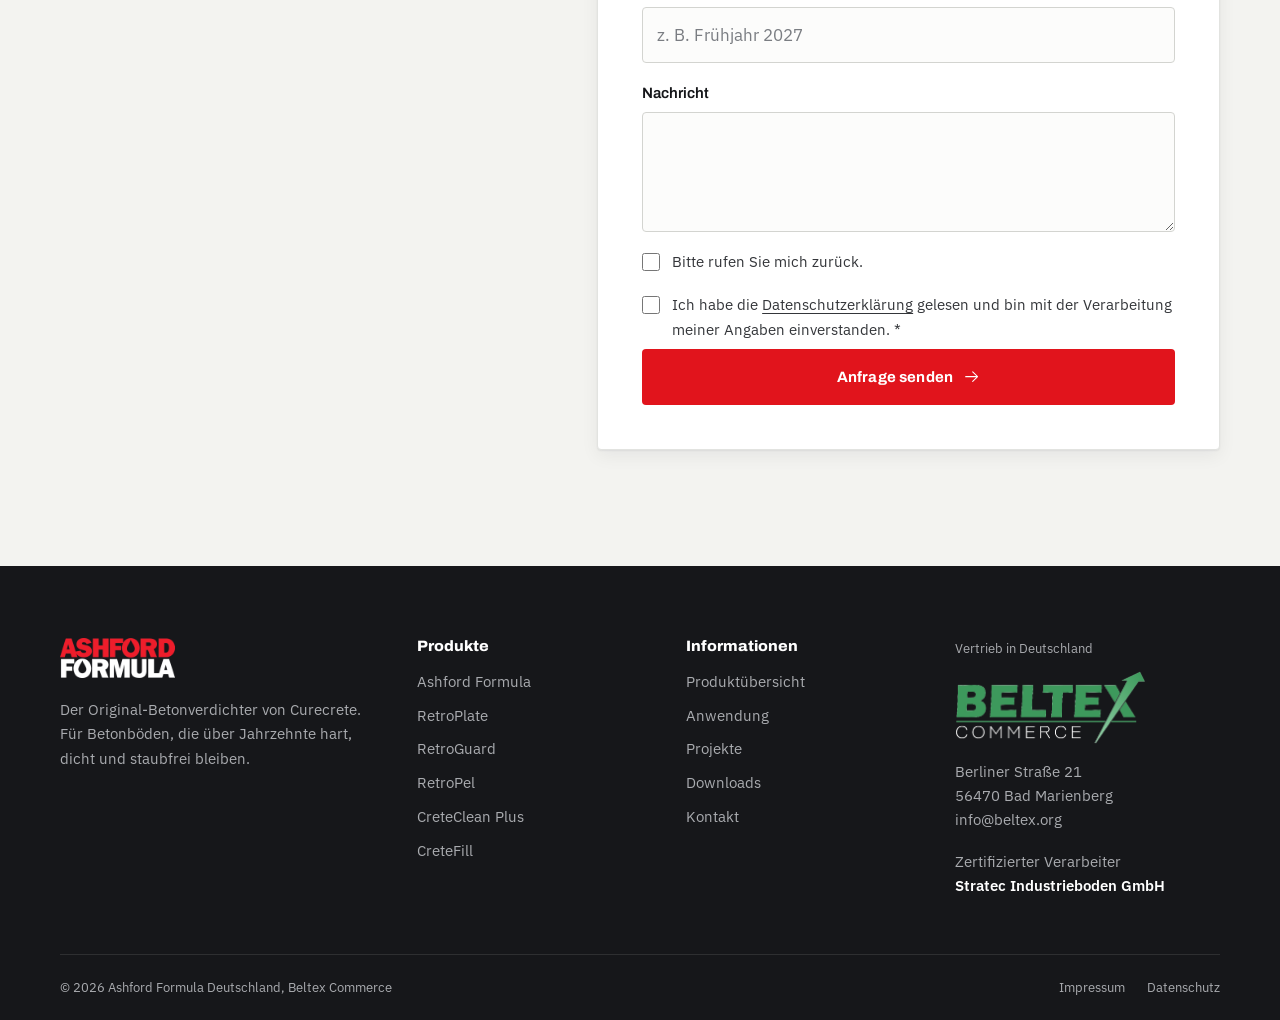
==== commit 363d1c4d: "Einheitliche Schriftskala: Tokens für Fließtext, Nebentext, Labels und Überschriften Listen übernehm" ====
--- a/index.html
+++ b/index.html
@@ -8,7 +8,7 @@
 <meta name="theme-color" content="#16171A">
 <link rel="preload" href="assets/fonts/archivo-latin.woff2" as="font" type="font/woff2" crossorigin>
 <link rel="preload" href="assets/fonts/plex-latin.woff2" as="font" type="font/woff2" crossorigin>
-<link rel="stylesheet" href="assets/css/style.css?v=ef596cb9">
+<link rel="stylesheet" href="assets/css/style.css?v=eb16e486">
 </head>
 <body>
 <div class="topbar">
@@ -196,7 +196,7 @@
     </a>
     <div class="reveal reveal-d1">
       <h2 class="h2">Aufgebracht im normalen Bauablauf</h2>
-      <p class="lead">Im Neubau kommt Ashford Formula zwischen Glätten und Fugenschnitt auf den frischen Beton. Es entsteht kein zusätzlicher Bauabschnitt und keine Wartezeit.</p>
+      <p>Im Neubau kommt Ashford Formula zwischen Glätten und Fugenschnitt auf den frischen Beton. Es entsteht kein zusätzlicher Bauabschnitt und keine Wartezeit.</p>
       <ul class="ticks">
         <li><svg class="icon" viewBox="0 0 256 256" aria-hidden="true"><path d="M173.66,98.34a8,8,0,0,1,0,11.32l-56,56a8,8,0,0,1-11.32,0l-24-24a8,8,0,0,1,11.32-11.32L112,148.69l50.34-50.35A8,8,0,0,1,173.66,98.34ZM232,128A104,104,0,1,1,128,24,104.11,104.11,0,0,1,232,128Zm-16,0a88,88,0,1,0-88,88A88.1,88.1,0,0,0,216,128Z"/></svg>Aufsprühen, verteilen, Fugen schneiden, reinigen</li>
         <li><svg class="icon" viewBox="0 0 256 256" aria-hidden="true"><path d="M173.66,98.34a8,8,0,0,1,0,11.32l-56,56a8,8,0,0,1-11.32,0l-24-24a8,8,0,0,1,11.32-11.32L112,148.69l50.34-50.35A8,8,0,0,1,173.66,98.34ZM232,128A104,104,0,1,1,128,24,104.11,104.11,0,0,1,232,128Zm-16,0a88,88,0,1,0-88,88A88.1,88.1,0,0,0,216,128Z"/></svg>Ca. 150 bis 250 g pro m², einmalig</li>
@@ -237,7 +237,7 @@
   <div class="wrap contact">
     <div class="reveal">
       <h2 class="h2">Sie planen einen neuen Betonboden?</h2>
-      <p class="lead">Erzählen Sie uns von Ihrem Projekt. Wir melden uns schnellstmöglich und bringen Sie mit dem passenden Fachbetrieb zusammen.</p>
+      <p>Erzählen Sie uns von Ihrem Projekt. Wir melden uns schnellstmöglich und bringen Sie mit dem passenden Fachbetrieb zusammen.</p>
       <ul class="contact__info">
         <li><svg class="icon" viewBox="0 0 256 256" aria-hidden="true"><path d="M224,48H32a8,8,0,0,0-8,8V192a16,16,0,0,0,16,16H216a16,16,0,0,0,16-16V56A8,8,0,0,0,224,48ZM203.43,64,128,133.15,52.57,64ZM216,192H40V74.19l82.59,75.71a8,8,0,0,0,10.82,0L216,74.19V192Z"/></svg><div><small>E-Mail</small><a href="mailto:info@beltex.org">info@beltex.org</a></div></li>
         <li><svg class="icon" viewBox="0 0 256 256" aria-hidden="true"><path d="M128,64a40,40,0,1,0,40,40A40,40,0,0,0,128,64Zm0,64a24,24,0,1,1,24-24A24,24,0,0,1,128,128Zm0-112a88.1,88.1,0,0,0-88,88c0,31.4,14.51,64.68,42,96.25a254.19,254.19,0,0,0,41.45,38.3,8,8,0,0,0,9.18,0A254.19,254.19,0,0,0,174,200.25c27.45-31.57,42-64.85,42-96.25A88.1,88.1,0,0,0,128,16Zm0,206c-16.53-13-72-60.75-72-118a72,72,0,0,1,144,0C200,161.23,144.53,209,128,222Z"/></svg><div><small>Vertrieb in Deutschland</small>Beltex Commerce, Berliner Straße 21, 56470 Bad Marienberg</div></li>
--- a/assets/css/style.css
+++ b/assets/css/style.css
@@ -35,6 +35,14 @@
   --display:"Archivo",system-ui,sans-serif;
   --body:"IBM Plex Sans",system-ui,sans-serif;
 
+  /* Schriftskala: ein Wert pro Rolle */
+  --fs-h1:clamp(40px,5.5vw,68px);
+  --fs-h2s:clamp(24px,2.6vw,34px);
+  --fs-h3:22px;
+  --fs-h4:18px;
+  --fs-sm:15px;
+  --fs-xs:13px;
+
   --r:4px;            /* ein Radius für alles */
   --wrap:1240px;
   --gutter:clamp(20px,4vw,40px);
@@ -67,11 +75,11 @@
 .sec-head{max-width:760px;margin-bottom:clamp(40px,5vw,64px)}
 .sec-head--row{max-width:none;display:flex;justify-content:space-between;align-items:flex-end;gap:32px;flex-wrap:wrap}
 .sec-head--row > div{max-width:720px}
-.textlink{display:inline-flex;align-items:center;gap:8px;font-family:var(--display);font-weight:700;font-size:15px;color:var(--ink);border-bottom:2px solid var(--red);padding-bottom:3px;transition:gap .3s var(--ease),color .2s}
+.textlink{display:inline-flex;align-items:center;gap:8px;font-family:var(--display);font-weight:700;font-size:var(--fs-sm);color:var(--ink);border-bottom:2px solid var(--red);padding-bottom:3px;transition:gap .3s var(--ease),color .2s}
 .textlink:hover{gap:12px;color:var(--red-deep)}
 
 /* ---------- Buttons ---------- */
-.btn{display:inline-flex;align-items:center;justify-content:center;gap:10px;white-space:nowrap;font-family:var(--display);font-weight:700;font-size:15px;letter-spacing:.01em;padding:15px 24px;border-radius:var(--r);border:1.5px solid transparent;cursor:pointer;transition:background .2s,color .2s,border-color .2s,transform .15s}
+.btn{display:inline-flex;align-items:center;justify-content:center;gap:10px;white-space:nowrap;font-family:var(--display);font-weight:700;font-size:var(--fs-sm);letter-spacing:.01em;padding:15px 24px;border-radius:var(--r);border:1.5px solid transparent;cursor:pointer;transition:background .2s,color .2s,border-color .2s,transform .15s}
 .btn .icon{transition:transform .3s var(--ease)}
 .btn:hover .icon{transform:translateX(3px)}
 .btn:active{transform:translateY(1px)}
@@ -83,7 +91,7 @@
 .btn--line:hover{background:var(--ink);color:#fff}
 
 /* ---------- Topbar + Header ---------- */
-.topbar{background:var(--ink);color:#BFC1C4;font-size:13px}
+.topbar{background:var(--ink);color:#BFC1C4;font-size:var(--fs-xs)}
 .topbar .wrap{display:flex;justify-content:space-between;align-items:center;gap:20px;height:36px}
 .topbar strong{color:#fff;font-weight:600}
 .topbar nav{display:flex;gap:24px}
@@ -94,7 +102,7 @@
 .header .wrap{display:flex;align-items:center;justify-content:space-between;gap:24px;height:76px}
 .logo img{height:42px;width:auto}
 .nav{display:flex;align-items:center;gap:30px}
-.nav > a:not(.btn),.dd__toggle{position:relative;font-family:var(--display);font-weight:600;font-size:15px;padding:8px 0}
+.nav > a:not(.btn),.dd__toggle{position:relative;font-family:var(--display);font-weight:600;font-size:var(--fs-sm);padding:8px 0}
 .nav > a:not(.btn)::after,.dd__toggle::after{content:"";position:absolute;left:0;right:0;bottom:2px;height:2px;background:var(--red);transform:scaleX(0);transform-origin:left;transition:transform .35s var(--ease)}
 .nav > a:not(.btn):hover::after,.dd:hover .dd__toggle::after,.nav a[aria-current="page"]::after,.dd__toggle[aria-current="page"]::after{transform:scaleX(1)}
 .nav .btn{padding:12px 20px}
@@ -105,9 +113,9 @@
 .dd__menu{position:absolute;top:calc(100% + 20px);left:-22px;min-width:300px;background:#fff;border:1px solid var(--line);border-radius:var(--r);box-shadow:var(--shadow-2);padding:8px;opacity:0;visibility:hidden;transform:translateY(6px);transition:opacity .2s,transform .3s var(--ease),visibility .2s}
 .dd__menu::before{content:"";position:absolute;left:0;right:0;top:-22px;height:22px}
 .dd:hover .dd__menu,.dd:focus-within .dd__menu{opacity:1;visibility:visible;transform:none}
-.dd__menu a{display:flex;justify-content:space-between;align-items:baseline;gap:16px;padding:10px 14px;border-radius:2px;font-family:var(--display);font-weight:600;font-size:15px;transition:background .15s,color .15s}
+.dd__menu a{display:flex;justify-content:space-between;align-items:baseline;gap:16px;padding:10px 14px;border-radius:2px;font-family:var(--display);font-weight:600;font-size:var(--fs-sm);transition:background .15s,color .15s}
 .dd__menu a:hover{background:var(--concrete);color:var(--red-deep)}
-.dd__menu small{font-family:var(--body);font-weight:400;font-size:12.5px;color:var(--muted)}
+.dd__menu small{font-family:var(--body);font-weight:400;font-size:var(--fs-xs);color:var(--muted)}
 .dd__menu .dd__all{color:var(--red);border-bottom:1px solid var(--line);border-radius:0;margin-bottom:4px;padding-bottom:12px}
 .burger{display:none;width:44px;height:44px;background:none;border:0;cursor:pointer;border-radius:var(--r)}
 .burger span{display:block;width:24px;height:2px;margin:5px auto;background:var(--ink);transition:transform .3s var(--ease),opacity .2s}
@@ -136,8 +144,8 @@
 .proof li{display:flex;align-items:center;gap:14px;padding:26px 24px;border-left:1px solid var(--line)}
 .proof li:first-child{border-left:0;padding-left:0}
 .proof .icon{width:28px;height:28px;color:var(--red)}
-.proof b{display:block;font-family:var(--display);font-weight:800;font-size:19px;line-height:1.2}
-.proof span{font-size:14px;color:var(--muted);line-height:1.35}
+.proof b{display:block;font-family:var(--display);font-weight:800;font-size:var(--fs-h4);line-height:1.2}
+.proof span{font-size:var(--fs-xs);color:var(--muted);line-height:1.35}
 
 /* ---------- Intro ---------- */
 .intro{display:grid;grid-template-columns:1.1fr 1fr;gap:clamp(40px,7vw,96px);align-items:center}
@@ -155,19 +163,19 @@
 .figure:last-child{border-bottom:1px solid var(--line-2)}
 .figure__n{font-family:var(--display);font-weight:800;font-size:clamp(52px,6vw,80px);line-height:.9;letter-spacing:-.03em;color:var(--red);font-stretch:96%}
 .figure__n small{font-size:.45em;margin-left:4px;letter-spacing:0}
-.figure h3{font-size:22px;margin-bottom:6px}
-.figure p{color:var(--muted);font-size:16px;max-width:42ch}
+.figure h3{font-size:var(--fs-h3);margin-bottom:6px}
+.figure p{color:var(--muted);font-size:1em;max-width:42ch}
 .extras{display:grid;grid-template-columns:1fr 1fr;gap:28px 56px;margin-top:clamp(56px,7vw,88px);padding-top:40px;border-top:1px solid var(--line-2)}
 .extra{display:grid;grid-template-columns:28px 1fr;gap:4px 16px;align-items:start}
 .extra .icon{width:26px;height:26px;color:var(--red);grid-row:span 2;margin-top:2px}
-.extra h3{font-size:18px;margin-bottom:6px}
-.extra p{font-size:15px;color:var(--muted)}
+.extra h3{font-size:var(--fs-h4);margin-bottom:6px}
+.extra p{font-size:var(--fs-sm);color:var(--muted)}
 
 /* ---------- Wirkweise ---------- */
 .how{display:grid;grid-template-columns:.8fr 1.2fr;gap:clamp(40px,6vw,80px);align-items:center}
 .how p{color:var(--ink-2);margin-bottom:16px}
 .ticks{list-style:none;margin-top:24px;display:grid;gap:14px}
-.ticks li{display:flex;gap:12px;align-items:flex-start;font-size:16px}
+.ticks li{display:flex;gap:12px;align-items:flex-start;font-size:1em}
 .ticks .icon{width:22px;height:22px;color:var(--red);margin-top:2px}
 .how--stack{grid-template-columns:1fr;gap:40px}
 .how--stack > div{display:grid;grid-template-columns:1fr 1fr;gap:16px 64px;align-items:start}
@@ -175,7 +183,7 @@
 .how--stack .ticks{margin-top:8px;grid-column:1/-1;grid-template-columns:repeat(3,1fr)}
 .how__fig{background:#fff;border:1px solid var(--line);border-radius:var(--r);padding:clamp(16px,2.5vw,32px);box-shadow:var(--shadow-1)}
 .how__fig img{width:100%;height:auto}
-.how__fig figcaption{display:flex;justify-content:space-between;gap:16px;font-size:13.5px;color:var(--muted);margin-top:14px;padding-top:12px;border-top:1px solid var(--line)}
+.how__fig figcaption{display:flex;justify-content:space-between;gap:16px;font-size:var(--fs-xs);color:var(--muted);margin-top:14px;padding-top:12px;border-top:1px solid var(--line)}
 
 /* ---------- Einsatzbereiche (Bento) ---------- */
 .bento{display:grid;grid-template-columns:1.35fr 1fr 1fr;grid-template-rows:repeat(2,minmax(220px,1fr));gap:14px}
@@ -186,14 +194,14 @@
 .tile::after{content:none}
 .tile:hover img{transform:scale(1.05)}
 .tile__txt{position:relative;z-index:1;width:100%;padding:18px 24px 20px;background:rgba(18,19,21,.84);backdrop-filter:blur(2px)}
-.tile h3{font-size:clamp(20px,1.9vw,26px);margin-bottom:4px}
-.tile p{font-size:14.5px;color:#D9DADC;max-width:36ch}
+.tile h3{font-size:var(--fs-h3);margin-bottom:4px}
+.tile p{font-size:var(--fs-sm);color:#D9DADC;max-width:36ch}
 .also{display:grid;grid-template-columns:1fr auto;gap:40px;align-items:center;margin-top:40px}
-.also h3{font-size:18px;margin-bottom:14px}
+.also h3{font-size:var(--fs-h4);margin-bottom:14px}
 .chips{list-style:none;display:flex;flex-wrap:wrap;gap:8px}
-.chips li{font-size:14.5px;padding:7px 12px;border:1px solid var(--line-2);border-radius:var(--r);background:#fff;color:var(--ink-2)}
+.chips li{font-size:var(--fs-sm);padding:7px 12px;border:1px solid var(--line-2);border-radius:var(--r);background:#fff;color:var(--ink-2)}
 .book{display:flex;flex-direction:column;gap:14px;max-width:300px;padding-left:40px;border-left:1px solid var(--line-2)}
-.book p{font-size:15px;color:var(--muted)}
+.book p{font-size:var(--fs-sm);color:var(--muted)}
 
 /* ---------- Produkte ---------- */
 .products{display:grid;grid-template-columns:repeat(3,1fr);gap:20px}
@@ -204,11 +212,11 @@
 .product__img--photo img{object-fit:cover;padding:0;filter:none;object-position:center 60%}
 .product:hover .product__img img{transform:scale(1.04)}
 .product__body{display:flex;flex-direction:column;flex:1;padding:22px 26px 24px}
-.product__cat{font-size:13px;font-weight:600;color:var(--red);margin-bottom:4px}
-.product h3{font-size:24px;margin-bottom:10px}
+.product__cat{font-size:var(--fs-xs);font-weight:600;color:var(--red);margin-bottom:4px}
+.product h3{font-size:var(--fs-h3);margin-bottom:10px}
 .product h3 a::after{content:"";position:absolute;inset:0}
-.product p{font-size:15.5px;color:var(--muted);flex:1}
-.product__more{display:inline-flex;align-items:center;gap:8px;margin-top:18px;font-family:var(--display);font-weight:700;font-size:14.5px;color:var(--ink)}
+.product p{font-size:var(--fs-sm);color:var(--muted);flex:1}
+.product__more{display:inline-flex;align-items:center;gap:8px;margin-top:18px;font-family:var(--display);font-weight:700;font-size:var(--fs-sm);color:var(--ink)}
 .product__more .icon{color:var(--red);transition:transform .3s var(--ease)}
 .product:hover .product__more .icon{transform:translateX(4px)}
 
@@ -218,9 +226,9 @@
 .step__img{position:relative;aspect-ratio:4/3;overflow:hidden;border-radius:var(--r);margin-bottom:18px;background:var(--concrete-2)}
 .step__img img{width:100%;height:100%;object-fit:cover;transition:transform 1s var(--ease)}
 .step:hover .step__img img{transform:scale(1.05)}
-.step h3{display:flex;align-items:baseline;gap:10px;font-size:20px;margin-bottom:8px}
-.step h3::before{content:counter(step);font-size:14px;font-weight:800;color:var(--red);font-variant-numeric:tabular-nums}
-.step p{font-size:15.5px;color:var(--muted)}
+.step h3{display:flex;align-items:baseline;gap:10px;font-size:var(--fs-h4);margin-bottom:8px}
+.step h3::before{content:counter(step);font-size:var(--fs-xs);font-weight:800;color:var(--red);font-variant-numeric:tabular-nums}
+.step p{font-size:var(--fs-sm);color:var(--muted)}
 .video{position:relative;margin-top:clamp(48px,6vw,72px);aspect-ratio:21/9;border-radius:var(--r);overflow:hidden;background:var(--ink);cursor:pointer;color:#fff}
 .video img{width:100%;height:100%;object-fit:cover;opacity:.62;transition:opacity .4s,transform 1.2s var(--ease)}
 .video:hover img{opacity:.5;transform:scale(1.03)}
@@ -228,8 +236,8 @@
 .video:hover .video__play{transform:scale(1.08)}
 .video__play .icon{width:30px;height:30px;margin-left:4px}
 .video__label{position:absolute;left:clamp(20px,3vw,36px);bottom:clamp(18px,3vw,30px);right:20px}
-.video__label b{display:block;font-family:var(--display);font-size:clamp(18px,1.8vw,24px)}
-.video__label span{font-size:13.5px;color:#D9DADC}
+.video__label b{display:block;font-family:var(--display);font-size:var(--fs-h3)}
+.video__label span{font-size:var(--fs-xs);color:#D9DADC}
 .video iframe{position:absolute;inset:0;width:100%;height:100%;border:0;z-index:2}
 .more-row{display:flex;justify-content:center;margin-top:40px}
 
@@ -237,21 +245,21 @@
 .coop{display:grid;grid-template-columns:1fr 1fr;gap:clamp(40px,6vw,88px);align-items:start}
 .flow{list-style:none;counter-reset:flow;margin-top:36px}
 .flow li{counter-increment:flow;position:relative;display:grid;grid-template-columns:48px 1fr;gap:18px;padding-bottom:28px}
-.flow li::before{content:counter(flow);display:grid;place-items:center;width:48px;height:48px;border-radius:50%;border:1.5px solid var(--red);color:var(--red);font-family:var(--display);font-weight:800;font-size:18px;background:var(--paper);position:relative;z-index:1}
+.flow li::before{content:counter(flow);display:grid;place-items:center;width:48px;height:48px;border-radius:50%;border:1.5px solid var(--red);color:var(--red);font-family:var(--display);font-weight:800;font-size:var(--fs-h4);background:var(--paper);position:relative;z-index:1}
 .flow li:not(:last-child)::after{content:"";position:absolute;left:23.5px;top:52px;bottom:4px;width:1px;background:var(--line-2)}
-.flow h3{font-size:19px;margin:10px 0 4px}
-.flow p{font-size:15.5px;color:var(--muted)}
+.flow h3{font-size:var(--fs-h4);margin:10px 0 4px}
+.flow p{font-size:var(--fs-sm);color:var(--muted)}
 .partner{background:#fff;border:1px solid var(--line);border-radius:var(--r);padding:clamp(28px,3.5vw,44px);box-shadow:var(--shadow-1)}
 .partner__logo{height:40px;width:auto;margin-bottom:24px}
-.partner h3{font-size:24px;margin-bottom:12px}
-.partner p{color:var(--ink-2);font-size:16px;margin-bottom:24px}
+.partner h3{font-size:var(--fs-h3);margin-bottom:12px}
+.partner p{color:var(--ink-2);font-size:1em;margin-bottom:24px}
 .partner__cert{display:grid;grid-template-columns:120px 1fr;gap:18px;align-items:center;padding:16px;margin-bottom:24px;background:var(--concrete);border-radius:var(--r);transition:background .2s}
 .partner__cert:hover{background:var(--concrete-2)}
 .partner__cert img{width:120px;height:auto;border:1px solid var(--line);background:#fff}
-.partner__cert b{display:block;font-family:var(--display);font-size:16px}
-.partner__cert span{font-size:13.5px;color:var(--muted)}
+.partner__cert b{display:block;font-family:var(--display);font-size:var(--fs-h4)}
+.partner__cert span{font-size:var(--fs-xs);color:var(--muted)}
 .partner__cert span{display:block}
-.partner__cert em{display:flex;align-items:center;gap:6px;margin-top:6px;font-style:normal;font-weight:600;font-size:14px;color:var(--red)}
+.partner__cert em{display:flex;align-items:center;gap:6px;margin-top:6px;font-style:normal;font-weight:600;font-size:var(--fs-xs);color:var(--red)}
 
 /* ---------- Projekte ---------- */
 .gallery{display:grid;grid-template-columns:repeat(4,1fr);grid-auto-rows:clamp(150px,17vw,230px);gap:12px}
@@ -271,50 +279,50 @@
 .contact__info{list-style:none;margin-top:32px;border-top:1px solid var(--line-2)}
 .contact__info li{display:flex;gap:14px;align-items:flex-start;padding:18px 0;border-bottom:1px solid var(--line-2)}
 .contact__info .icon{width:22px;height:22px;color:var(--red);margin-top:3px}
-.contact__info small{display:block;font-size:13px;color:var(--muted)}
+.contact__info small{display:block;font-size:var(--fs-xs);color:var(--muted)}
 .contact__info a{text-decoration:underline;text-decoration-color:var(--line-2);text-underline-offset:4px}
 .contact__info a:hover{text-decoration-color:var(--red)}
 .form{background:#fff;border:1px solid var(--line);border-radius:var(--r);padding:clamp(24px,3.5vw,44px);box-shadow:var(--shadow-1)}
-.form h3{font-size:24px;margin-bottom:4px}
-.form > p{font-size:15px;color:var(--muted);margin-bottom:26px}
+.form h3{font-size:var(--fs-h3);margin-bottom:4px}
+.form > p{font-size:var(--fs-sm);color:var(--muted);margin-bottom:26px}
 .form__grid{display:grid;grid-template-columns:1fr 1fr;gap:18px}
 .field{display:flex;flex-direction:column;gap:7px;min-width:0}
 .field--full{grid-column:1/-1}
-.field label{font-family:var(--display);font-weight:600;font-size:14px}
-.field input,.field select,.field textarea{width:100%;min-width:0;font:inherit;font-size:16px;color:var(--ink);padding:13px 14px;border:1px solid var(--line-2);border-radius:var(--r);background:var(--paper);transition:border-color .2s,box-shadow .2s,background .2s}
+.field label{font-family:var(--display);font-weight:600;font-size:var(--fs-sm)}
+.field input,.field select,.field textarea{width:100%;min-width:0;font:inherit;font-size:1em;color:var(--ink);padding:13px 14px;border:1px solid var(--line-2);border-radius:var(--r);background:var(--paper);transition:border-color .2s,box-shadow .2s,background .2s}
 .field input::placeholder,.field textarea::placeholder{color:#7A7D82}
 .field input:hover,.field select:hover,.field textarea:hover{border-color:#B7B8B4}
 .field input:focus,.field select:focus,.field textarea:focus{outline:none;border-color:var(--red);background:#fff;box-shadow:0 0 0 3px var(--red-soft)}
 .field textarea{min-height:120px;resize:vertical}
-.check{grid-column:1/-1;display:flex;gap:12px;align-items:flex-start;font-size:14.5px;color:var(--ink-2);cursor:pointer}
+.check{grid-column:1/-1;display:flex;gap:12px;align-items:flex-start;font-size:var(--fs-sm);color:var(--ink-2);cursor:pointer}
 .check input{flex:0 0 18px;width:18px;height:18px;margin-top:3px;accent-color:var(--red)}
 .check a{text-decoration:underline;text-underline-offset:3px}
 .form .btn{width:100%;margin-top:6px}
-.form__note{font-size:13px;color:var(--muted);margin-top:12px;text-align:center}
-.toast{position:fixed;left:50%;bottom:28px;z-index:120;transform:translate(-50%,140%);opacity:0;pointer-events:none;background:var(--ink);color:#fff;padding:14px 22px;border-radius:var(--r);font-size:15px;box-shadow:var(--shadow-2);transition:transform .45s var(--ease),opacity .3s}
+.form__note{font-size:var(--fs-xs);color:var(--muted);margin-top:12px;text-align:center}
+.toast{position:fixed;left:50%;bottom:28px;z-index:120;transform:translate(-50%,140%);opacity:0;pointer-events:none;background:var(--ink);color:#fff;padding:14px 22px;border-radius:var(--r);font-size:var(--fs-sm);box-shadow:var(--shadow-2);transition:transform .45s var(--ease),opacity .3s}
 .toast.is-on{transform:translate(-50%,0);opacity:1}
 
 /* ---------- Footer ---------- */
-.footer{background:var(--ink);color:#A9ABAF;font-size:15px}
+.footer{background:var(--ink);color:#A9ABAF;font-size:var(--fs-sm)}
 .footer__top{display:grid;grid-template-columns:1.4fr 1fr 1fr 1.2fr;gap:48px;padding:72px 0 56px}
 .footer__brand img{height:40px;width:auto;margin-bottom:20px}
 .footer__brand p{max-width:34ch}
-.footer .fh{color:#fff;font-size:15px;margin-bottom:16px;letter-spacing:0}
+.footer .fh{color:#fff;font-size:var(--fs-sm);margin-bottom:16px;letter-spacing:0}
 .footer ul{list-style:none;display:grid;gap:9px}
 .footer a:hover{color:#fff}
-.footer__partner small{display:block;font-size:12.5px;margin-bottom:12px}
+.footer__partner small{display:block;font-size:var(--fs-xs);margin-bottom:12px}
 .footer__partner img{width:190px;height:auto;margin-bottom:16px}
 .footer__partner p{line-height:1.6}
 .footer__partner .sub{margin-top:18px}
 .footer__partner .sub a{color:#fff;font-weight:600}
-.footer__bottom{display:flex;justify-content:space-between;gap:20px;flex-wrap:wrap;padding:22px 0;border-top:1px solid rgba(255,255,255,.1);font-size:14px}
+.footer__bottom{display:flex;justify-content:space-between;gap:20px;flex-wrap:wrap;padding:22px 0;border-top:1px solid rgba(255,255,255,.1);font-size:var(--fs-xs)}
 .footer__bottom nav{display:flex;gap:22px}
 
 /* ---------- Unterseiten: Seitenkopf ---------- */
 .page-head{background:var(--concrete);padding:clamp(48px,6vw,80px) 0 clamp(40px,5vw,64px);border-bottom:1px solid var(--line)}
-.crumbs{display:flex;gap:8px;font-size:14px;color:var(--muted);margin-bottom:18px}
+.crumbs{display:flex;gap:8px;font-size:var(--fs-xs);color:var(--muted);margin-bottom:18px}
 .crumbs a:hover{color:var(--red-deep)}
-.page-head h1{font-size:clamp(40px,5.5vw,68px);margin-bottom:16px}
+.page-head h1{font-size:var(--fs-h1);margin-bottom:16px}
 
 
 /* ---------- Produktübersicht ---------- */
@@ -323,19 +331,19 @@
 .system a{display:flex;flex-direction:column;gap:2px;height:100%;padding:20px 24px;border-left:1px solid var(--line);transition:background .2s}
 .system li:first-child a{border-left:0}
 .system a:hover{background:var(--red-soft)}
-.system b{font-family:var(--display);font-size:18px}
-.system span{font-size:14px;color:var(--muted)}
+.system b{font-family:var(--display);font-size:var(--fs-h4)}
+.system span{font-size:var(--fs-xs);color:var(--muted)}
 .finder{display:grid;grid-template-columns:.8fr 1.2fr;gap:clamp(40px,6vw,88px);align-items:start}
 .finder__list{list-style:none;border-top:1px solid var(--line-2)}
 .finder__list a{display:flex;justify-content:space-between;align-items:center;gap:24px;padding:18px 4px;border-bottom:1px solid var(--line-2);transition:padding .35s var(--ease),background .2s}
 .finder__list a:hover{padding-left:14px;padding-right:14px;background:#fff}
-.finder__list span{font-size:16.5px;color:var(--ink-2)}
-.finder__list b{display:inline-flex;align-items:center;gap:8px;white-space:nowrap;font-family:var(--display);font-size:15.5px;color:var(--red)}
+.finder__list span{font-size:1em;color:var(--ink-2)}
+.finder__list b{display:inline-flex;align-items:center;gap:8px;white-space:nowrap;font-family:var(--display);font-size:var(--fs-sm);color:var(--red)}
 .pgroups{padding-bottom:clamp(40px,5vw,72px)}
 .pgroup{padding-top:clamp(40px,5vw,64px);border-top:1px solid var(--line-2)}
 .pgroup + .pgroup{margin-top:clamp(56px,7vw,96px)}
 .pgroup__head{display:flex;align-items:baseline;gap:20px 40px;flex-wrap:wrap;margin-bottom:32px}
-.pgroup__head h2{font-size:clamp(28px,3vw,40px)}
+.pgroup__head h2{font-size:var(--fs-h2s)}
 .pgroup__head p{color:var(--muted);max-width:52ch}
 .pgroup__grid{display:grid;grid-template-columns:1fr 1fr;gap:20px}
 .pd{display:grid;grid-template-rows:auto 1fr;background:#fff;border:1px solid var(--line);border-radius:var(--r);overflow:hidden;scroll-margin-top:110px}
@@ -343,19 +351,19 @@
 .pd__img img{width:100%;height:100%;object-fit:contain;padding:24px;filter:drop-shadow(0 16px 18px rgba(22,23,26,.14))}
 .pd__img--photo img{object-fit:cover;padding:0;filter:none}
 .pd__body{padding:clamp(22px,2.6vw,34px);display:flex;flex-direction:column}
-.pd h3{font-size:clamp(24px,2.2vw,30px);margin-bottom:10px}
-.pd p{color:var(--ink-2);font-size:16px}
+.pd h3{font-size:var(--fs-h3);margin-bottom:10px}
+.pd p{color:var(--ink-2);font-size:1em}
 .pd .ticks{margin-top:18px;gap:10px}
-.pd .ticks li{font-size:15px}
+.pd .ticks li{font-size:1em}
 .pd .ticks .icon{width:20px;height:20px}
 .pd__tags{margin-top:20px}
-.pd__tags > span{display:block;font-size:13px;color:var(--muted);margin-bottom:8px}
-.pd__tags .chips li{font-size:13.5px;padding:5px 10px;background:var(--concrete);border-color:transparent}
+.pd__tags > span{display:block;font-size:var(--fs-xs);color:var(--muted);margin-bottom:8px}
+.pd__tags .chips li{font-size:var(--fs-xs);padding:5px 10px;background:var(--concrete);border-color:transparent}
 .pd__cta{display:flex;flex-wrap:wrap;gap:10px;margin-top:auto;padding-top:24px}
-.pd__cta .btn{padding:12px 18px;font-size:14.5px}
-.pd__soon{display:inline-flex;align-items:center;font-size:14px;color:var(--muted);padding:0 6px}
+.pd__cta .btn{padding:12px 18px;font-size:var(--fs-sm)}
+.pd__soon{display:inline-flex;align-items:center;font-size:var(--fs-xs);color:var(--muted);padding:0 6px}
 .cta-band{display:flex;justify-content:space-between;align-items:center;gap:32px;flex-wrap:wrap;padding:clamp(32px,4vw,52px);background:var(--ink);color:#fff;border-radius:var(--r)}
-.cta-band h2{font-size:clamp(26px,2.8vw,36px);margin-bottom:8px}
+.cta-band h2{font-size:var(--fs-h2s);margin-bottom:8px}
 .cta-band p{color:#C9CBCE;max-width:56ch}
 @media (max-width:1100px){
   .finder{grid-template-columns:1fr}
@@ -377,15 +385,15 @@
 .teaser .ticks{margin:22px 0 26px}
 .teaser__partner{display:flex;align-items:center;gap:16px;padding:16px 0;margin-bottom:26px;border-top:1px solid var(--line-2);border-bottom:1px solid var(--line-2)}
 .teaser__partner img{height:30px;width:auto}
-.teaser__partner span{font-size:14px;color:var(--muted)}
+.teaser__partner span{font-size:var(--fs-xs);color:var(--muted)}
 
 /* ---------- Anwendungsseite ---------- */
 .facts{list-style:none;display:grid;grid-template-columns:repeat(3,1fr);margin-top:clamp(32px,4vw,48px);background:#fff;border:1px solid var(--line-2);border-radius:var(--r)}
 .facts li{display:flex;gap:14px;align-items:flex-start;padding:20px 24px;border-left:1px solid var(--line)}
 .facts li:first-child{border-left:0}
 .facts .icon{width:26px;height:26px;color:var(--red);margin-top:2px}
-.facts b{display:block;font-family:var(--display);font-size:17px}
-.facts span{font-size:14.5px;color:var(--muted)}
+.facts b{display:block;font-family:var(--display);font-size:var(--fs-h4)}
+.facts span{font-size:var(--fs-sm);color:var(--muted)}
 .bigsteps{list-style:none;display:grid;grid-template-columns:1fr 1fr;gap:clamp(20px,2.5vw,32px);counter-reset:bs}
 .bigstep{counter-increment:bs;background:#fff;border:1px solid var(--line);border-radius:var(--r);overflow:hidden}
 .bigstep__img{position:relative;aspect-ratio:16/9;overflow:hidden;background:var(--concrete-2)}
@@ -393,8 +401,8 @@
 .bigstep:hover .bigstep__img img{transform:scale(1.04)}
 .bigstep__img::after{content:counter(bs);position:absolute;left:0;bottom:0;display:grid;place-items:center;width:56px;height:56px;background:var(--red);color:#fff;font-family:var(--display);font-weight:800;font-size:22px}
 .bigstep__txt{padding:clamp(22px,2.5vw,30px)}
-.bigstep h3{font-size:clamp(21px,1.9vw,25px);margin-bottom:8px}
-.bigstep p{color:var(--ink-2);font-size:16px}
+.bigstep h3{font-size:var(--fs-h3);margin-bottom:8px}
+.bigstep p{color:var(--ink-2);font-size:1em}
 .care{display:grid;grid-template-columns:1fr 1fr;gap:clamp(40px,6vw,88px);align-items:center}
 .care__dl{grid-column:2;margin-top:-64px}
 @media (max-width:1100px){.care__dl{grid-column:auto;margin-top:0}}
@@ -403,10 +411,10 @@
 .care__product:hover{box-shadow:var(--shadow-2);transform:translateY(-3px)}
 .care__img{aspect-ratio:1;background:var(--concrete);border-radius:var(--r)}
 .care__img img{width:100%;height:100%;object-fit:contain;padding:18px;filter:drop-shadow(0 12px 14px rgba(22,23,26,.14))}
-.care__product h3{font-size:26px;margin-bottom:8px}
-.care__product p{font-size:15.5px;color:var(--muted)}
+.care__product h3{font-size:var(--fs-h3);margin-bottom:8px}
+.care__product p{font-size:var(--fs-sm);color:var(--muted)}
 .note-row{display:flex;justify-content:space-between;align-items:flex-end;gap:24px 48px;flex-wrap:wrap;padding-bottom:clamp(40px,5vw,64px);margin-bottom:clamp(40px,5vw,64px);border-bottom:1px solid var(--line-2)}
-.note-row h2{font-size:clamp(24px,2.4vw,32px);margin-bottom:8px}
+.note-row h2{font-size:var(--fs-h2s);margin-bottom:8px}
 .note-row p{color:var(--ink-2);max-width:60ch}
 @media (max-width:1100px){
   .teaser,.care{grid-template-columns:1fr}
@@ -500,11 +508,11 @@
 /* ---------- Produktdetail ---------- */
 .phero{background:var(--concrete);border-bottom:1px solid var(--line)}
 .phero__grid{display:grid;grid-template-columns:1.05fr .95fr;gap:clamp(32px,5vw,72px);align-items:center;padding-top:clamp(36px,4vw,56px);padding-bottom:clamp(40px,5vw,72px)}
-.phero__back{display:inline-flex;align-items:center;gap:8px;font-size:14.5px;color:var(--muted);margin-bottom:clamp(24px,3vw,40px);transition:color .2s,gap .3s var(--ease)}
+.phero__back{display:inline-flex;align-items:center;gap:8px;font-size:var(--fs-sm);color:var(--muted);margin-bottom:clamp(24px,3vw,40px);transition:color .2s,gap .3s var(--ease)}
 .phero__back:hover{color:var(--red-deep);gap:12px}
-.phero h1{font-size:clamp(40px,5.4vw,72px);margin-bottom:10px}
-.phero__sub{font-family:var(--display);font-weight:700;font-size:clamp(18px,1.6vw,21px);color:var(--ink-2);margin-bottom:22px;display:flex;flex-wrap:wrap;align-items:center;gap:6px 14px}
-.phero__sub span{font-family:var(--body);font-weight:600;font-size:13px;color:var(--red-deep);background:var(--red-soft);padding:4px 10px;border-radius:var(--r)}
+.phero h1{font-size:var(--fs-h1);margin-bottom:10px}
+.phero__sub{font-family:var(--display);font-weight:700;font-size:var(--fs-h4);color:var(--ink-2);margin-bottom:22px;display:flex;flex-wrap:wrap;align-items:center;gap:6px 14px}
+.phero__sub span{font-family:var(--body);font-weight:600;font-size:var(--fs-xs);color:var(--red-deep);background:var(--red-soft);padding:4px 10px;border-radius:var(--r)}
 .phero__cta{display:flex;flex-wrap:wrap;gap:12px;margin-top:32px}
 .phero__img{position:relative;aspect-ratio:1/1;max-height:520px;width:100%;display:grid;place-items:center;background:#fff;border:1px solid var(--line);border-radius:var(--r)}
 .phero__img img{width:100%;height:100%;object-fit:contain;padding:clamp(28px,5vw,64px);filter:drop-shadow(0 22px 24px rgba(22,23,26,.16))}
@@ -514,23 +522,23 @@
 .pstats li:first-child{border-left:0;padding-left:0}
 .pstats b{font-family:var(--display);font-weight:800;font-size:clamp(40px,4.6vw,60px);line-height:1;letter-spacing:-.03em;color:var(--red);font-stretch:96%;margin:6px 0 10px}
 .pstats b small{font-size:.42em;margin-left:6px;letter-spacing:0}
-.pstat__pre{font-size:13px;color:var(--muted)}
-.pstats li > span:last-child{font-size:15.5px;color:var(--ink-2);max-width:26ch}
+.pstat__pre{font-size:var(--fs-xs);color:var(--muted)}
+.pstats li > span:last-child{font-size:var(--fs-sm);color:var(--ink-2);max-width:26ch}
 .pinfo{display:grid;grid-template-columns:1.1fr .9fr;gap:clamp(40px,6vw,96px);align-items:start}
-.pinfo .h2{font-size:clamp(28px,3vw,40px)}
+.pinfo .h2{font-size:var(--fs-h2s)}
 .ticks--2{grid-template-columns:1fr 1fr;gap:16px 28px}
 .pinfo__how{padding-left:clamp(0px,3vw,48px);border-left:1px solid var(--line-2)}
 .pinfo__how p{color:var(--ink-2);margin-bottom:16px}
 .pinfo__how .textlink{margin-top:8px}
 .pspec{display:grid;grid-template-columns:.8fr 1.2fr;gap:clamp(40px,6vw,96px);align-items:start}
-.pspec__note{margin-top:20px;padding-left:16px;border-left:2px solid var(--red);color:var(--ink-2);font-size:16px}
+.pspec__note{margin-top:20px;padding-left:16px;border-left:1px solid var(--line-2);color:var(--ink-2);font-size:1em}
 .pspec__uses{margin:28px 0 30px}
-.pspec__uses > span{display:block;font-size:13px;color:var(--muted);margin-bottom:8px}
+.pspec__uses > span{display:block;font-size:var(--fs-xs);color:var(--muted);margin-bottom:8px}
 .spec{background:#fff;border:1px solid var(--line);border-radius:var(--r)}
 .spec div{display:grid;grid-template-columns:minmax(130px,.4fr) 1fr;gap:20px;padding:16px clamp(18px,2.4vw,28px);border-top:1px solid var(--line)}
 .spec div:first-child{border-top:0}
-.spec dt{font-size:14.5px;color:var(--muted)}
-.spec dd{font-size:16px;font-variant-numeric:tabular-nums}
+.spec dt{font-size:var(--fs-sm);color:var(--muted)}
+.spec dd{font-size:1em;font-variant-numeric:tabular-nums}
 .products--2{grid-template-columns:1fr 1fr}
 .spacer{height:clamp(56px,7vw,96px)}
 
@@ -541,16 +549,16 @@
 .proj__img img{width:100%;height:100%;object-fit:cover;transition:transform 1.2s var(--ease)}
 .proj__img:hover img{transform:scale(1.04)}
 .proj__more{display:none}
-.proj__count{position:absolute;left:12px;bottom:12px;display:inline-flex;align-items:center;gap:6px;font-size:13px;font-weight:600;color:var(--ink);background:rgba(255,255,255,.92);padding:5px 10px;border-radius:var(--r)}
+.proj__count{position:absolute;left:12px;bottom:12px;display:inline-flex;align-items:center;gap:6px;font-size:var(--fs-xs);font-weight:600;color:var(--ink);background:rgba(255,255,255,.92);padding:5px 10px;border-radius:var(--r)}
 .proj__count .icon{width:16px;height:16px}
 .proj figcaption{padding-top:16px}
-.proj h2{font-size:21px;margin-bottom:4px}
-.proj__meta{display:flex;flex-wrap:wrap;gap:4px 14px;font-size:14.5px;color:var(--muted)}
+.proj h2{font-size:var(--fs-h4);margin-bottom:4px}
+.proj__meta{display:flex;flex-wrap:wrap;gap:4px 14px;font-size:var(--fs-sm);color:var(--muted)}
 .proj__meta span + span{padding-left:14px;border-left:1px solid var(--line-2)}
-.proj__prod{font-size:14.5px;font-weight:600;color:var(--red-deep);margin-top:6px}
+.proj__prod{font-size:var(--fs-sm);font-weight:600;color:var(--red-deep);margin-top:6px}
 .proj--feature{grid-column:span 2;grid-row:span 2}
 .proj--feature .proj__img{aspect-ratio:auto;flex:1;min-height:360px}
-.proj--feature h2{font-size:clamp(24px,2.4vw,30px)}
+.proj--feature h2{font-size:var(--fs-h3)}
 .proj--tall{grid-row:span 2}
 .proj--tall .proj__img{aspect-ratio:auto;flex:1;min-height:420px}
 .lightbox__nav{top:50%!important;width:56px!important;height:56px!important;margin-top:-28px;display:none;border-radius:50%!important;background:rgba(255,255,255,.1)!important;transition:background .2s}
@@ -562,37 +570,36 @@
 /* ---------- Downloads ---------- */
 .dlgroups{display:grid;gap:clamp(48px,6vw,80px)}
 .dlgroup{display:grid;grid-template-columns:.75fr 1.25fr;gap:clamp(24px,5vw,80px);align-items:start}
-.dlgroup h2{font-size:clamp(24px,2.4vw,32px);margin-bottom:10px}
+.dlgroup h2{font-size:var(--fs-h2s);margin-bottom:10px}
 .dlgroup header p{color:var(--muted);max-width:36ch}
 .dllist{list-style:none;border-top:1px solid var(--line-2)}
 .dl{display:grid;grid-template-columns:auto 1fr auto auto;align-items:center;gap:18px;padding:18px 8px;border-bottom:1px solid var(--line-2);transition:background .2s,padding .35s var(--ease)}
 .dl:hover{background:#fff;padding-left:16px;padding-right:16px}
 .dl__icon{width:28px;height:28px;color:var(--red)}
-.dl__txt b{display:block;font-family:var(--display);font-size:17px}
-.dl__txt span{font-size:14.5px;color:var(--muted)}
-.dl__meta{font-size:13.5px;color:var(--muted);white-space:nowrap;font-variant-numeric:tabular-nums}
+.dl__txt b{display:block;font-family:var(--display);font-size:var(--fs-h4)}
+.dl__txt span{font-size:var(--fs-sm);color:var(--muted)}
+.dl__meta{font-size:var(--fs-xs);color:var(--muted);white-space:nowrap;font-variant-numeric:tabular-nums}
 .dl__go{display:grid;place-items:center;width:40px;height:40px;border:1px solid var(--line-2);border-radius:var(--r);transition:background .2s,border-color .2s,color .2s}
 .dl:hover .dl__go{background:var(--red);border-color:var(--red);color:#fff}
 
 /* ---------- Kontakt ---------- */
 .next{margin-top:40px;padding:clamp(22px,2.6vw,30px);background:var(--concrete);border-radius:var(--r)}
-.next h3{font-size:19px;margin-bottom:16px}
+.next h3{font-size:var(--fs-h4);margin-bottom:16px}
 .next ol{list-style:none;counter-reset:n;display:grid;gap:14px}
-.next li{counter-increment:n;display:grid;grid-template-columns:30px 1fr;column-gap:12px;font-size:15.5px;color:var(--ink-2)}
-.next li::before{content:counter(n);grid-row:span 2;display:grid;place-items:center;width:28px;height:28px;border-radius:50%;background:var(--ink);color:#fff;font-family:var(--display);font-weight:700;font-size:14px}
+.next li{counter-increment:n;display:grid;grid-template-columns:30px 1fr;column-gap:12px;font-size:var(--fs-sm);color:var(--ink-2)}
+.next li::before{content:counter(n);grid-row:span 2;display:grid;place-items:center;width:28px;height:28px;border-radius:50%;background:var(--ink);color:#fff;font-family:var(--display);font-weight:700;font-size:var(--fs-xs)}
 .next b{font-family:var(--display);color:var(--ink)}
 
 /* ---------- Rechtliches ---------- */
 .page-head--slim{padding:clamp(40px,5vw,64px) 0 clamp(28px,3vw,40px)}
 .page-head--slim h1{margin-bottom:0}
 .legal{max-width:760px}
-.legal h2{font-size:clamp(20px,1.8vw,24px);margin:40px 0 10px}
+.legal h2{font-size:var(--fs-h4);margin:40px 0 10px}
 .legal h2:first-child{margin-top:0}
 .legal p{color:var(--ink-2);margin-bottom:12px}
 .legal a{text-decoration:underline;text-decoration-color:var(--line-2);text-underline-offset:4px}
 .legal a:hover{text-decoration-color:var(--red);color:var(--red-deep)}
-.legal__intro{font-size:clamp(17px,1.4vw,19px);margin-bottom:24px!important}
-.legal__date{margin-top:40px;font-size:14px;color:var(--muted)!important}
+.legal__date{margin-top:40px;color:var(--muted)!important}
 
 @media (max-width:1100px){
   .phero__grid,.pinfo,.pspec,.dlgroup{grid-template-columns:1fr}
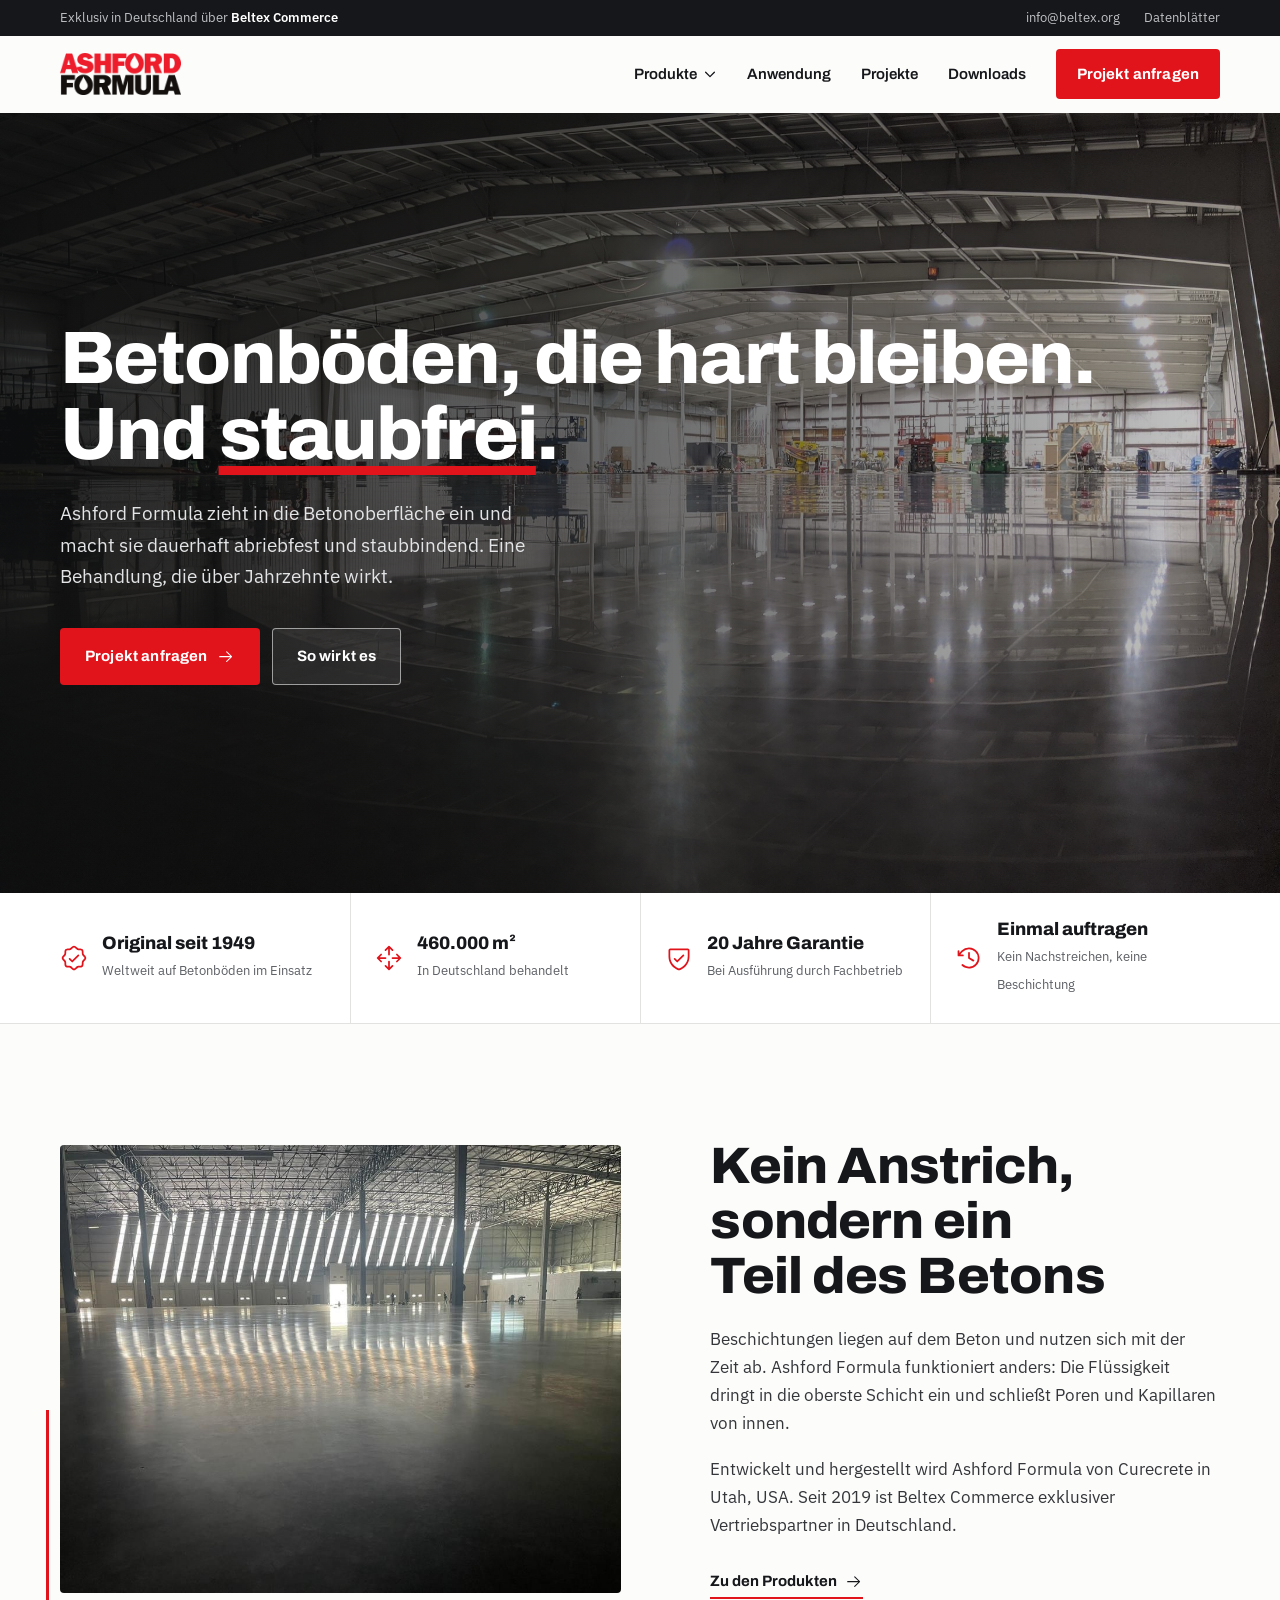
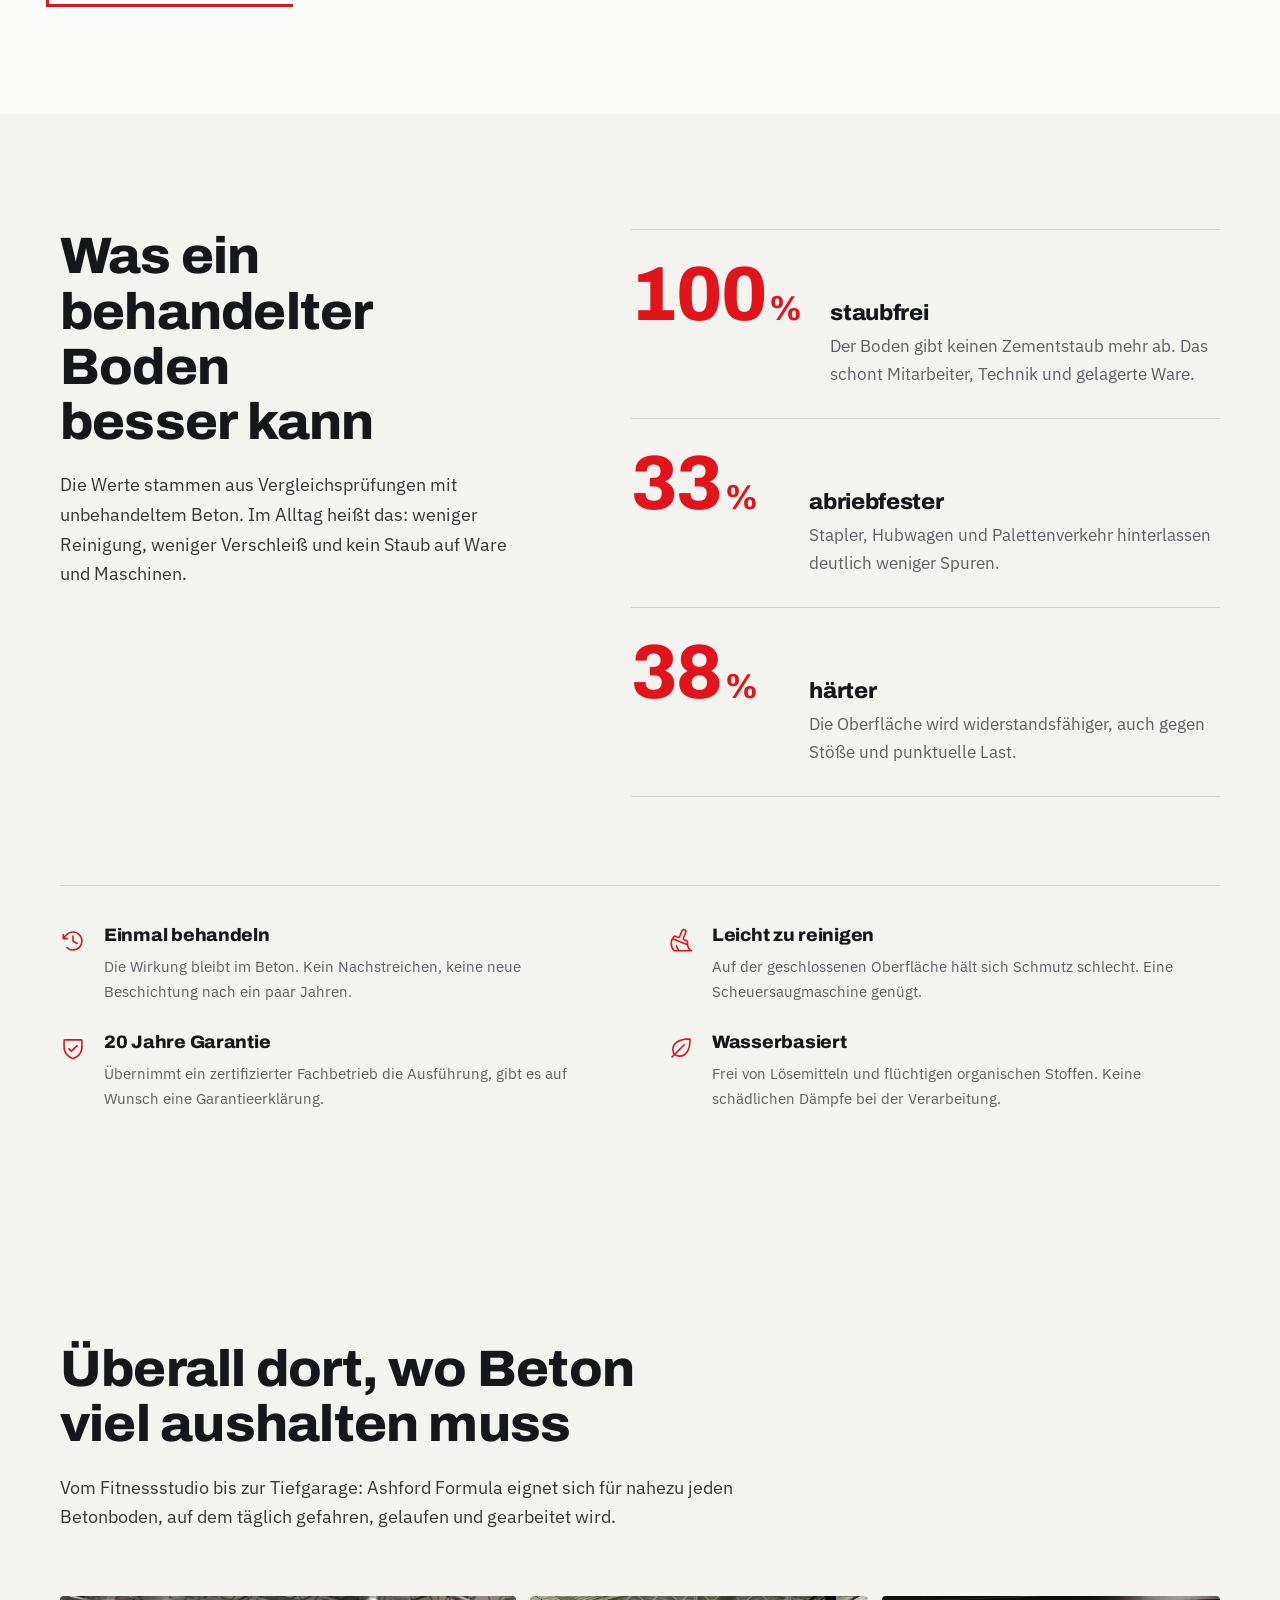
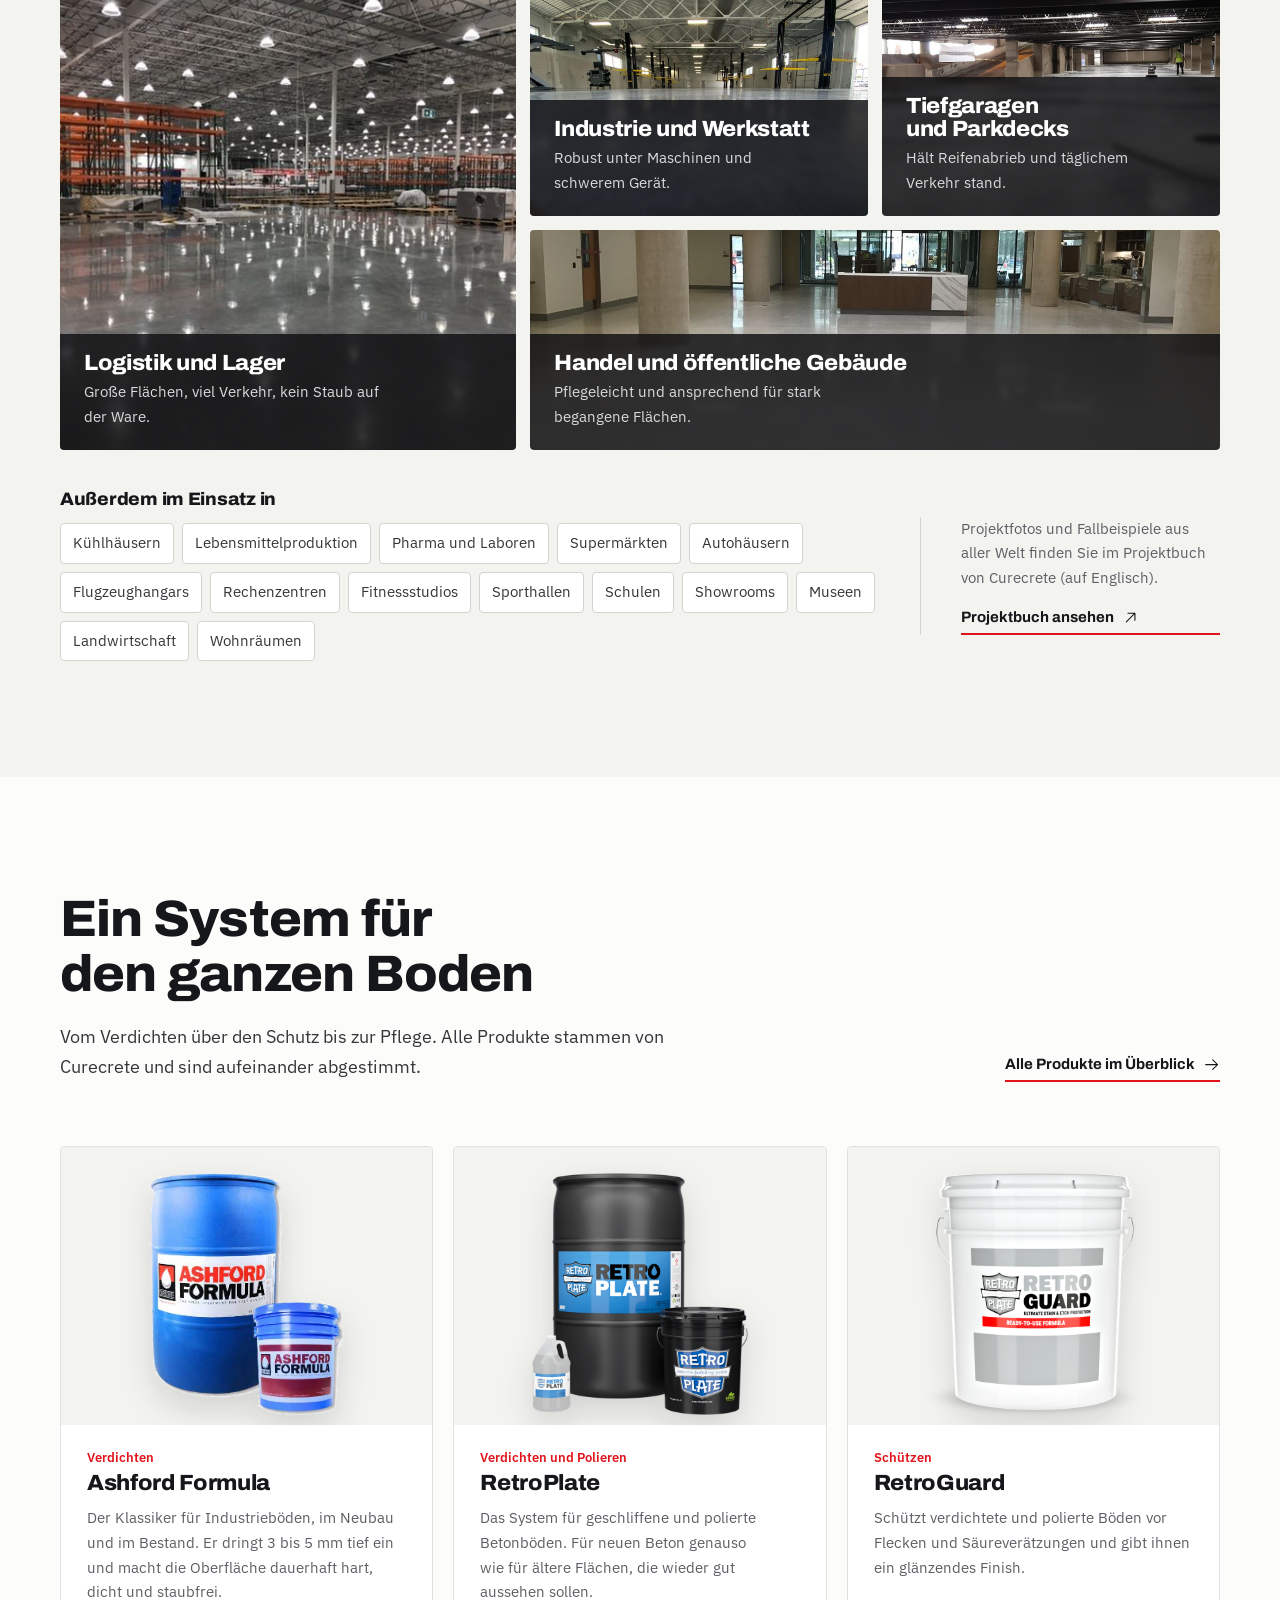
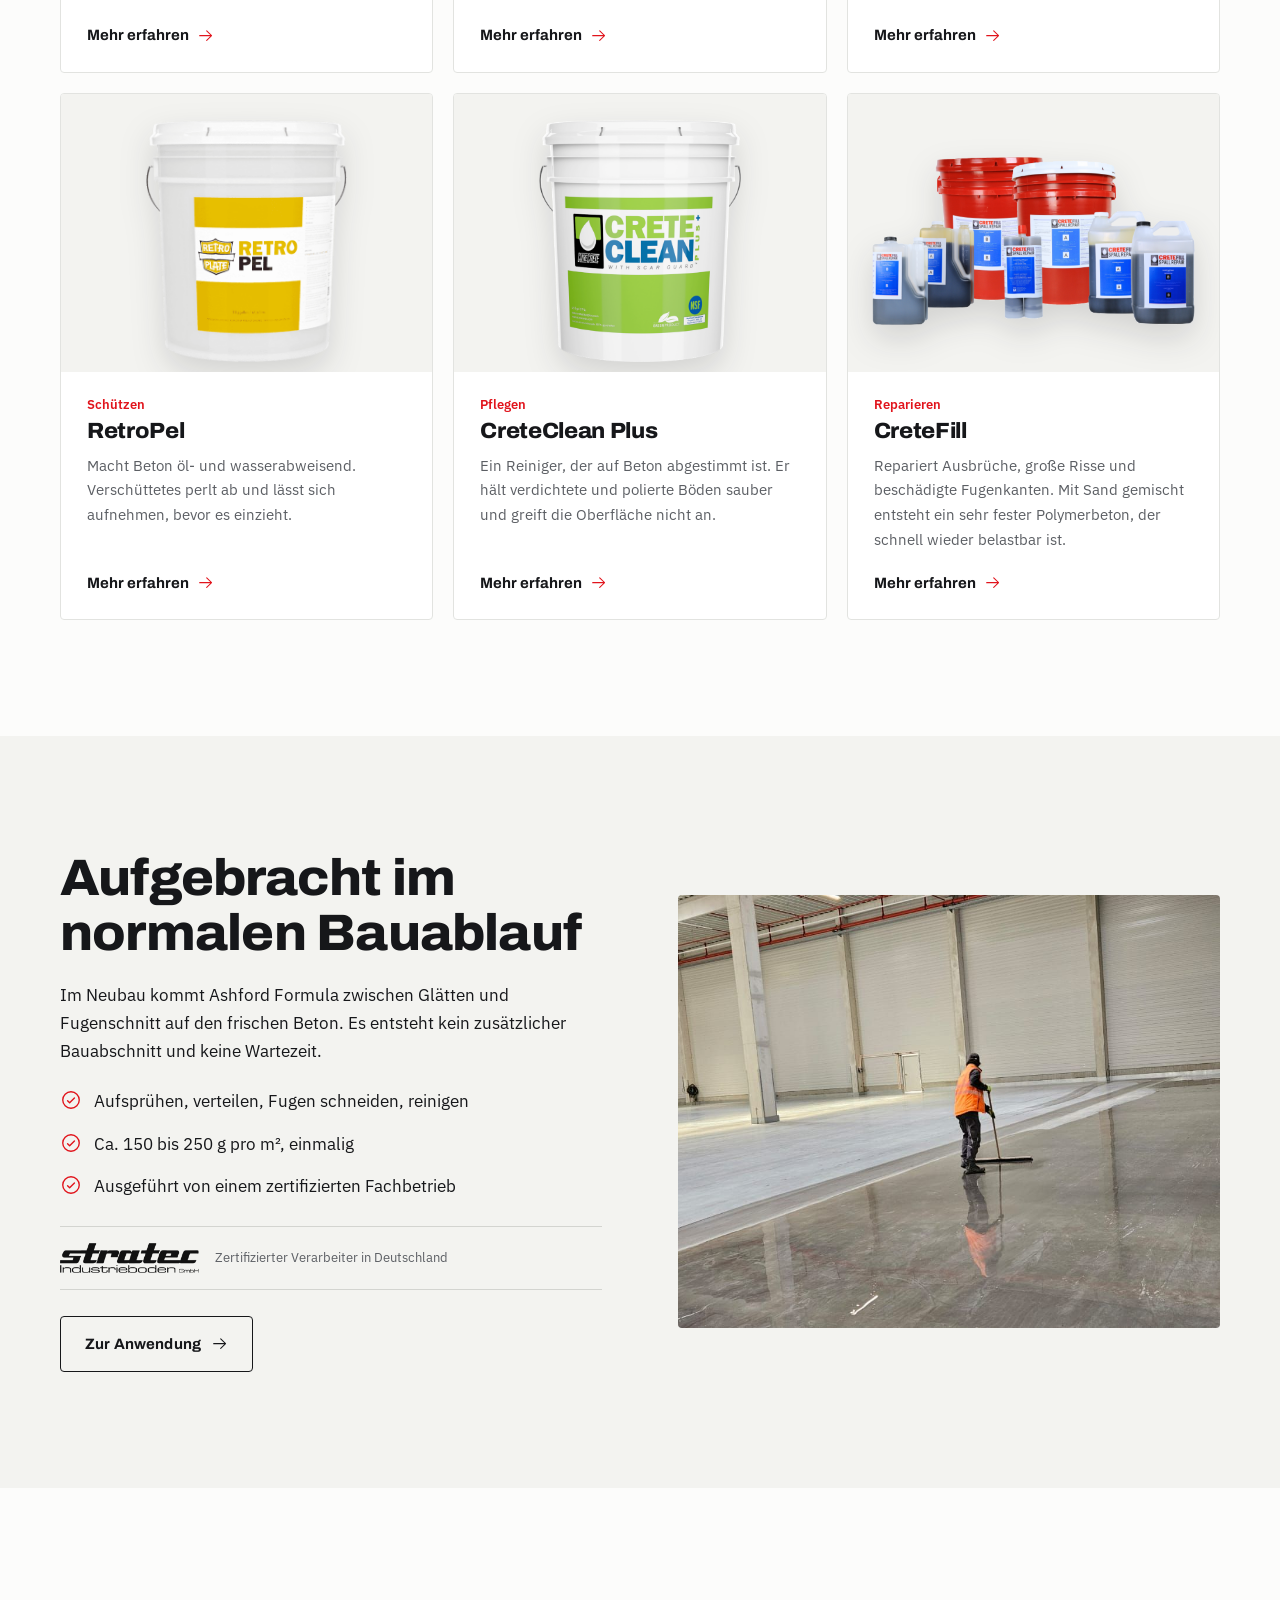
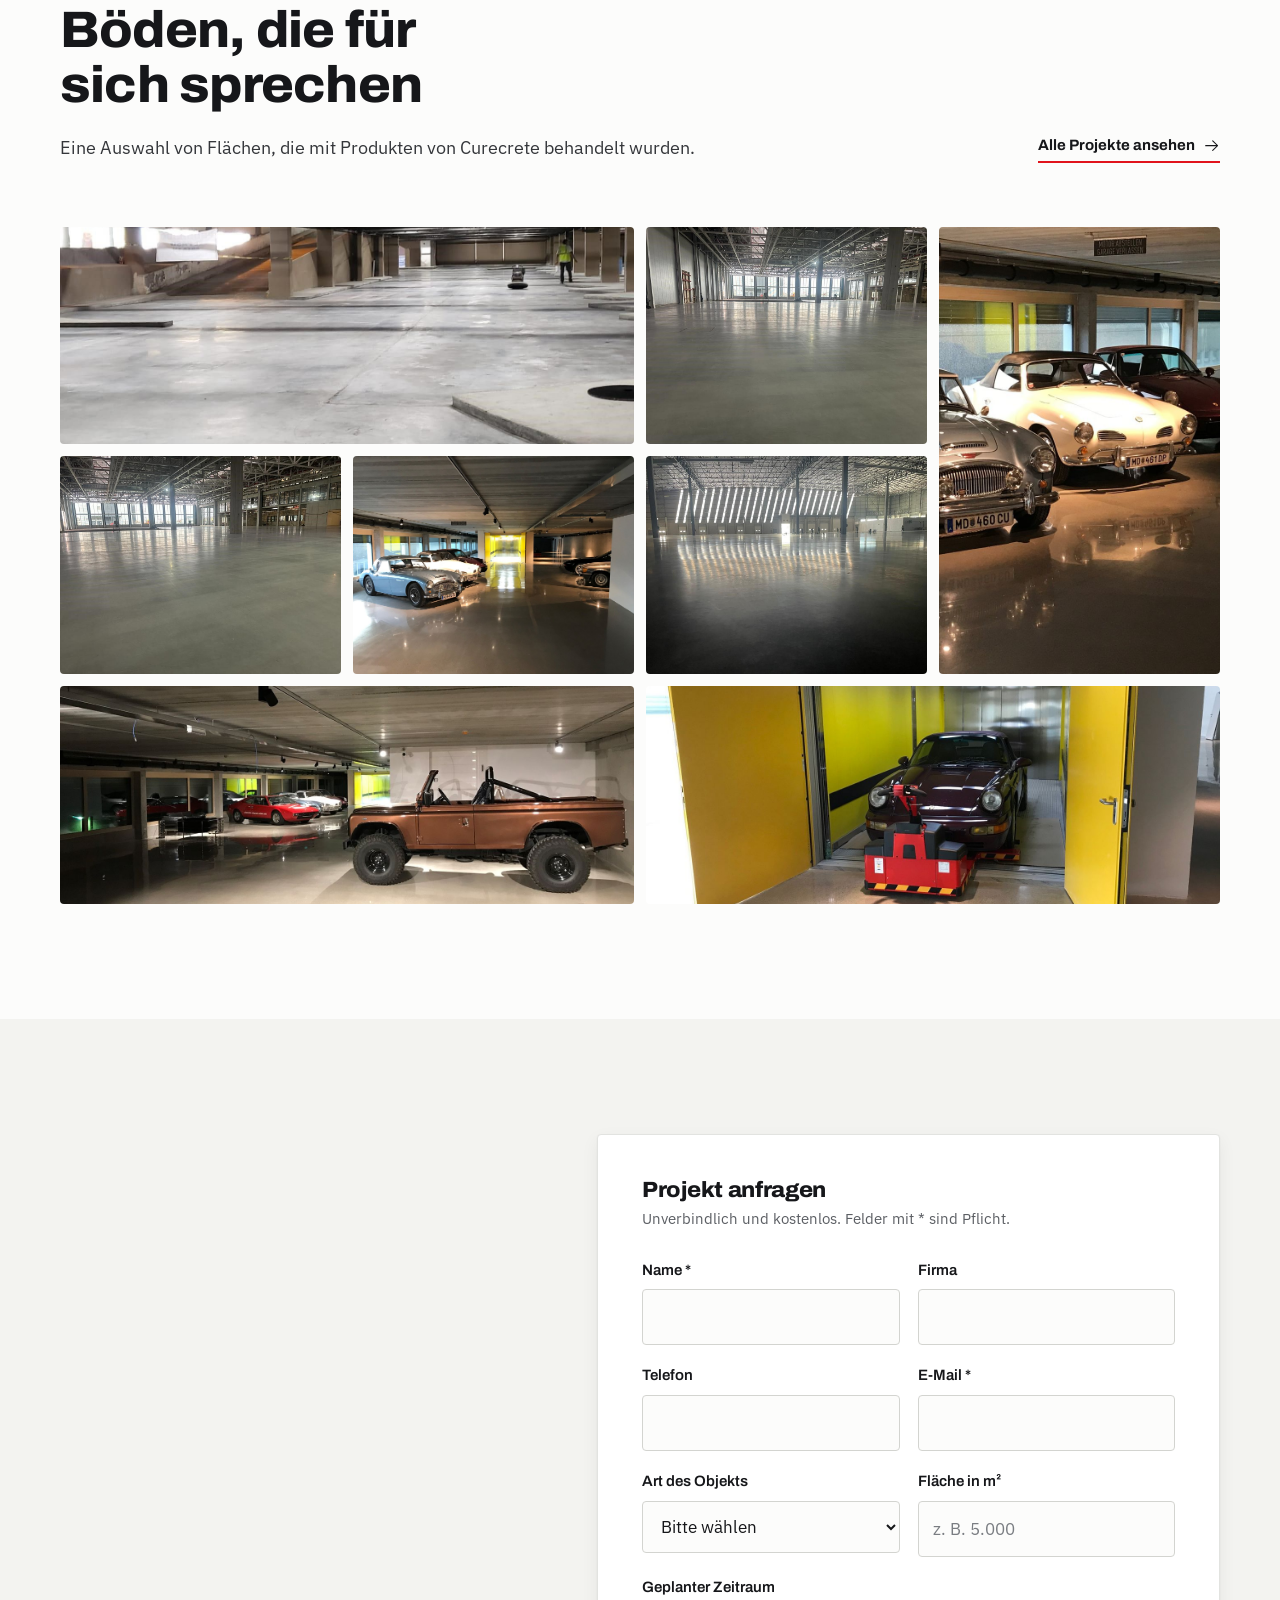
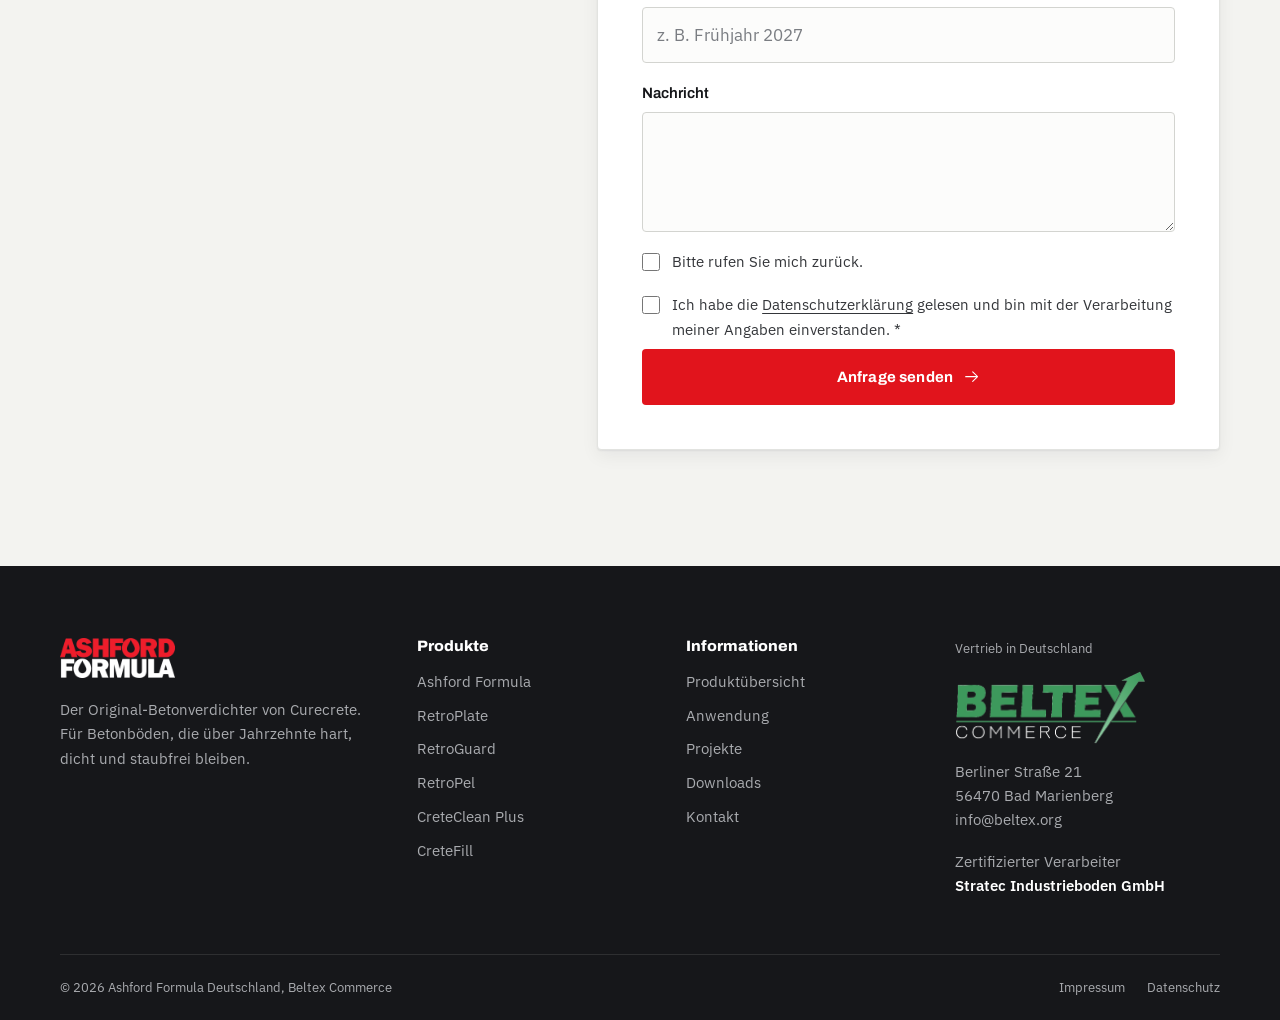
==== commit 351110ca: "Stratec-Fotos und -Clips: Ablauf-Bilder, Clips neben dem Anwendungsvideo, Projekt Logistikhalle Co-A" ====
--- a/index.html
+++ b/index.html
@@ -8,7 +8,7 @@
 <meta name="theme-color" content="#16171A">
 <link rel="preload" href="assets/fonts/archivo-latin.woff2" as="font" type="font/woff2" crossorigin>
 <link rel="preload" href="assets/fonts/plex-latin.woff2" as="font" type="font/woff2" crossorigin>
-<link rel="stylesheet" href="assets/css/style.css?v=eb16e486">
+<link rel="stylesheet" href="assets/css/style.css?v=455e66d8">
 </head>
 <body>
 <div class="topbar">
@@ -296,6 +296,6 @@
 </footer>
 <div class="lightbox" id="lightbox" role="dialog" aria-label="Bildansicht"><button aria-label="Schließen"><svg class="icon" viewBox="0 0 256 256" aria-hidden="true"><path d="M205.66,194.34a8,8,0,0,1-11.32,11.32L128,139.31,61.66,205.66a8,8,0,0,1-11.32-11.32L116.69,128,50.34,61.66A8,8,0,0,1,61.66,50.34L128,116.69l66.34-66.35a8,8,0,0,1,11.32,11.32L139.31,128Z"/></svg></button></div>
 <div class="toast" id="toast" role="status"></div>
-<script src="assets/js/main.js?v=53f0eb15"></script>
+<script src="assets/js/main.js?v=ea25cb96"></script>
 </body>
 </html>
--- a/assets/css/style.css
+++ b/assets/css/style.css
@@ -622,3 +622,18 @@
   .dl__meta{display:none}
   .phero__cta .btn{flex:1 1 100%}
 }
+
+/* ---------- Anwendungsvideo + Stratec-Clips ---------- */
+.media{display:grid;grid-template-columns:1fr auto;gap:clamp(16px,2vw,24px);margin-top:clamp(48px,6vw,72px);align-items:stretch}
+.media .video{margin-top:0;aspect-ratio:auto;min-height:320px}
+.media .video img{position:absolute;inset:0}
+.clips{display:flex;flex-direction:column;gap:10px}
+.clips__row{display:grid;grid-template-columns:repeat(2,clamp(150px,13vw,200px));gap:clamp(10px,1.2vw,16px)}
+.clip{display:block;width:100%;aspect-ratio:478/850;object-fit:cover;border-radius:var(--r);background:var(--ink)}
+.clips figcaption{font-size:var(--fs-xs);color:var(--muted)}
+@media (max-width:900px){
+  .media{grid-template-columns:1fr}
+  .media .video{aspect-ratio:4/3;min-height:0}
+  .media .video__play{top:36%}
+  .clips__row{grid-template-columns:1fr 1fr}
+}
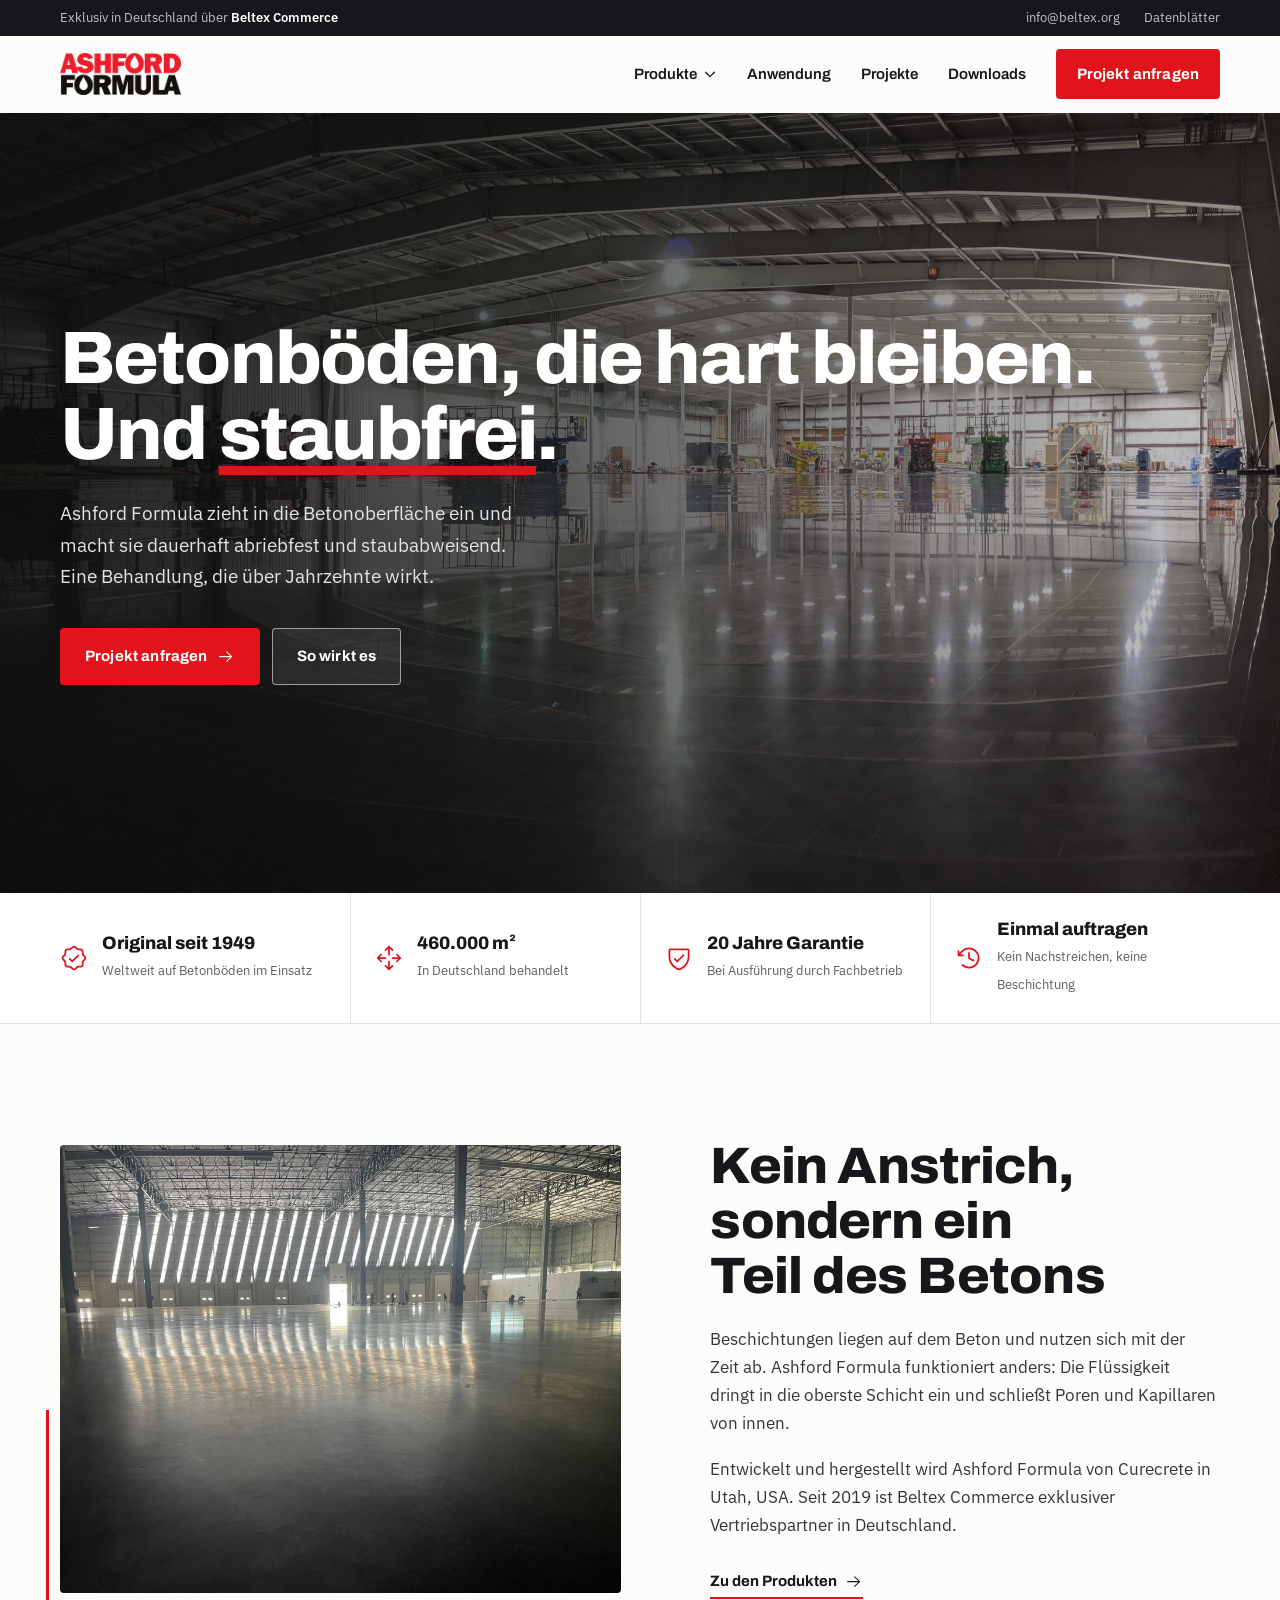
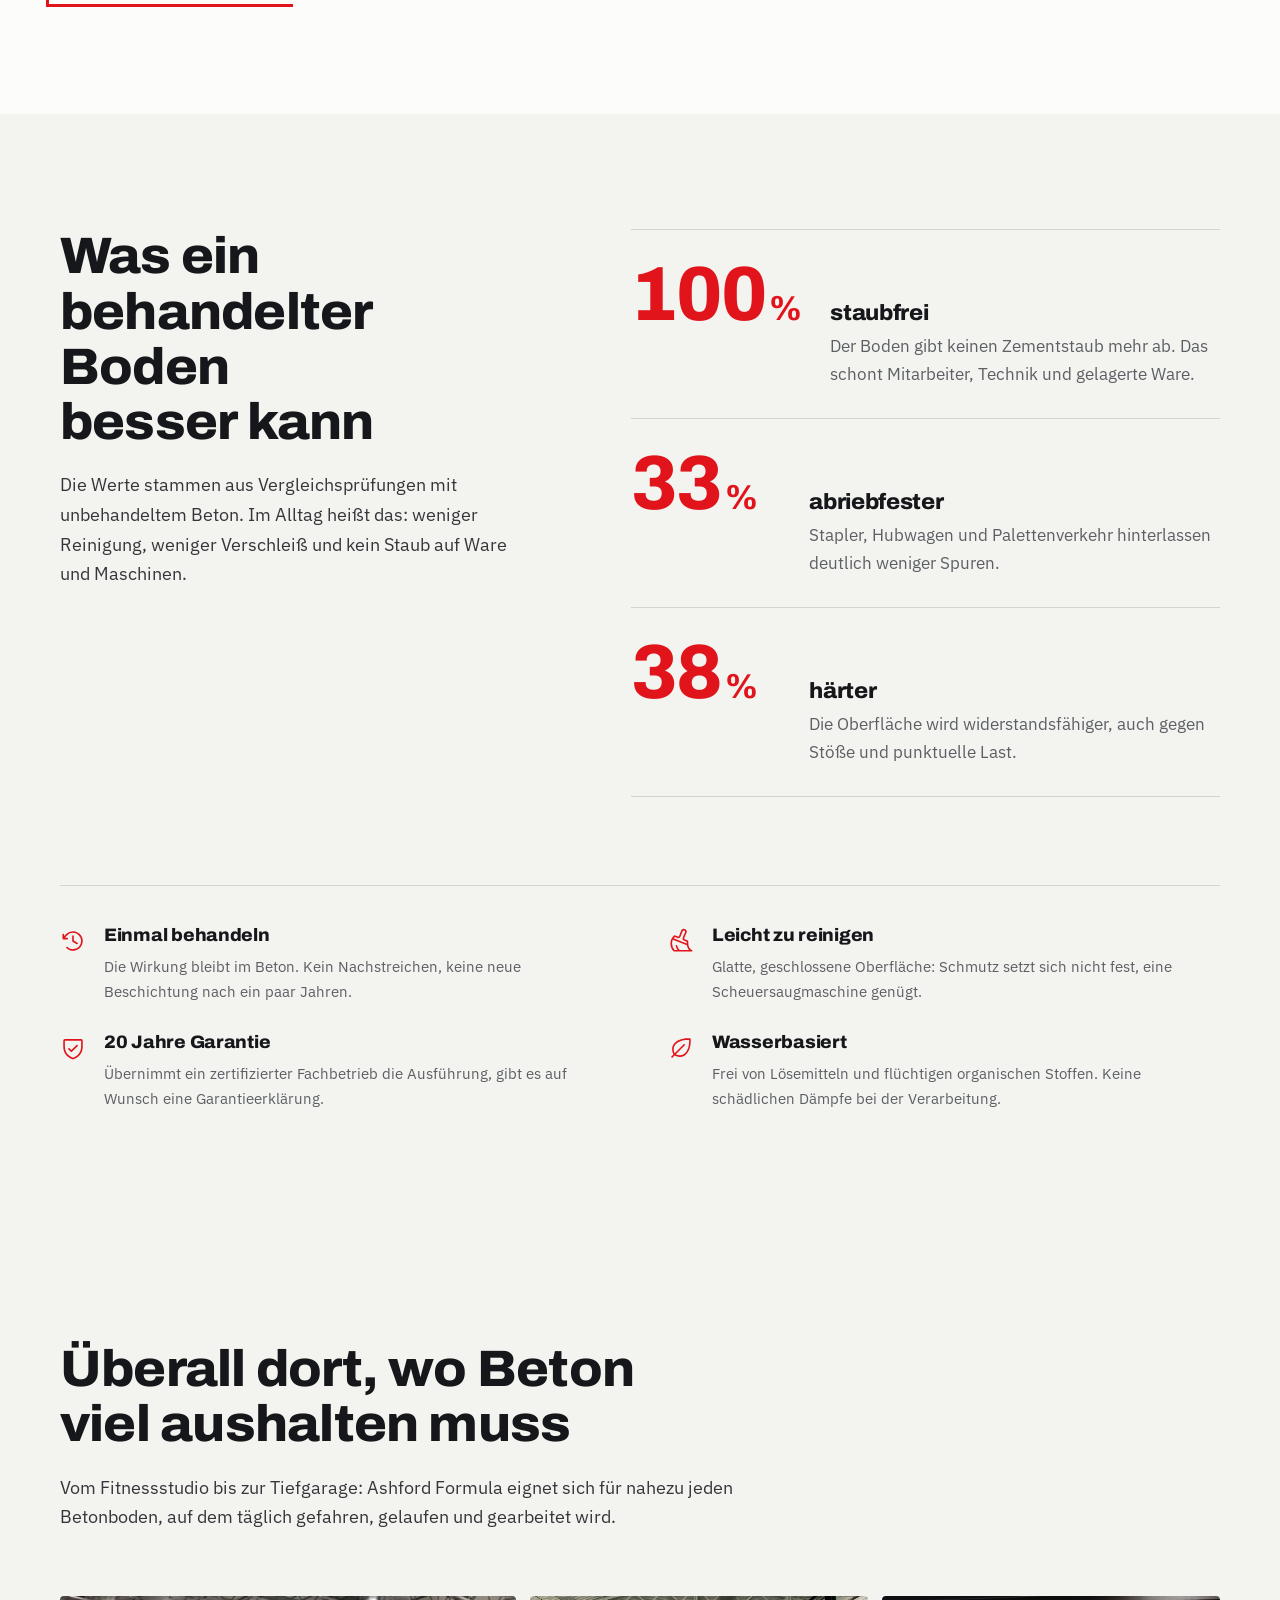
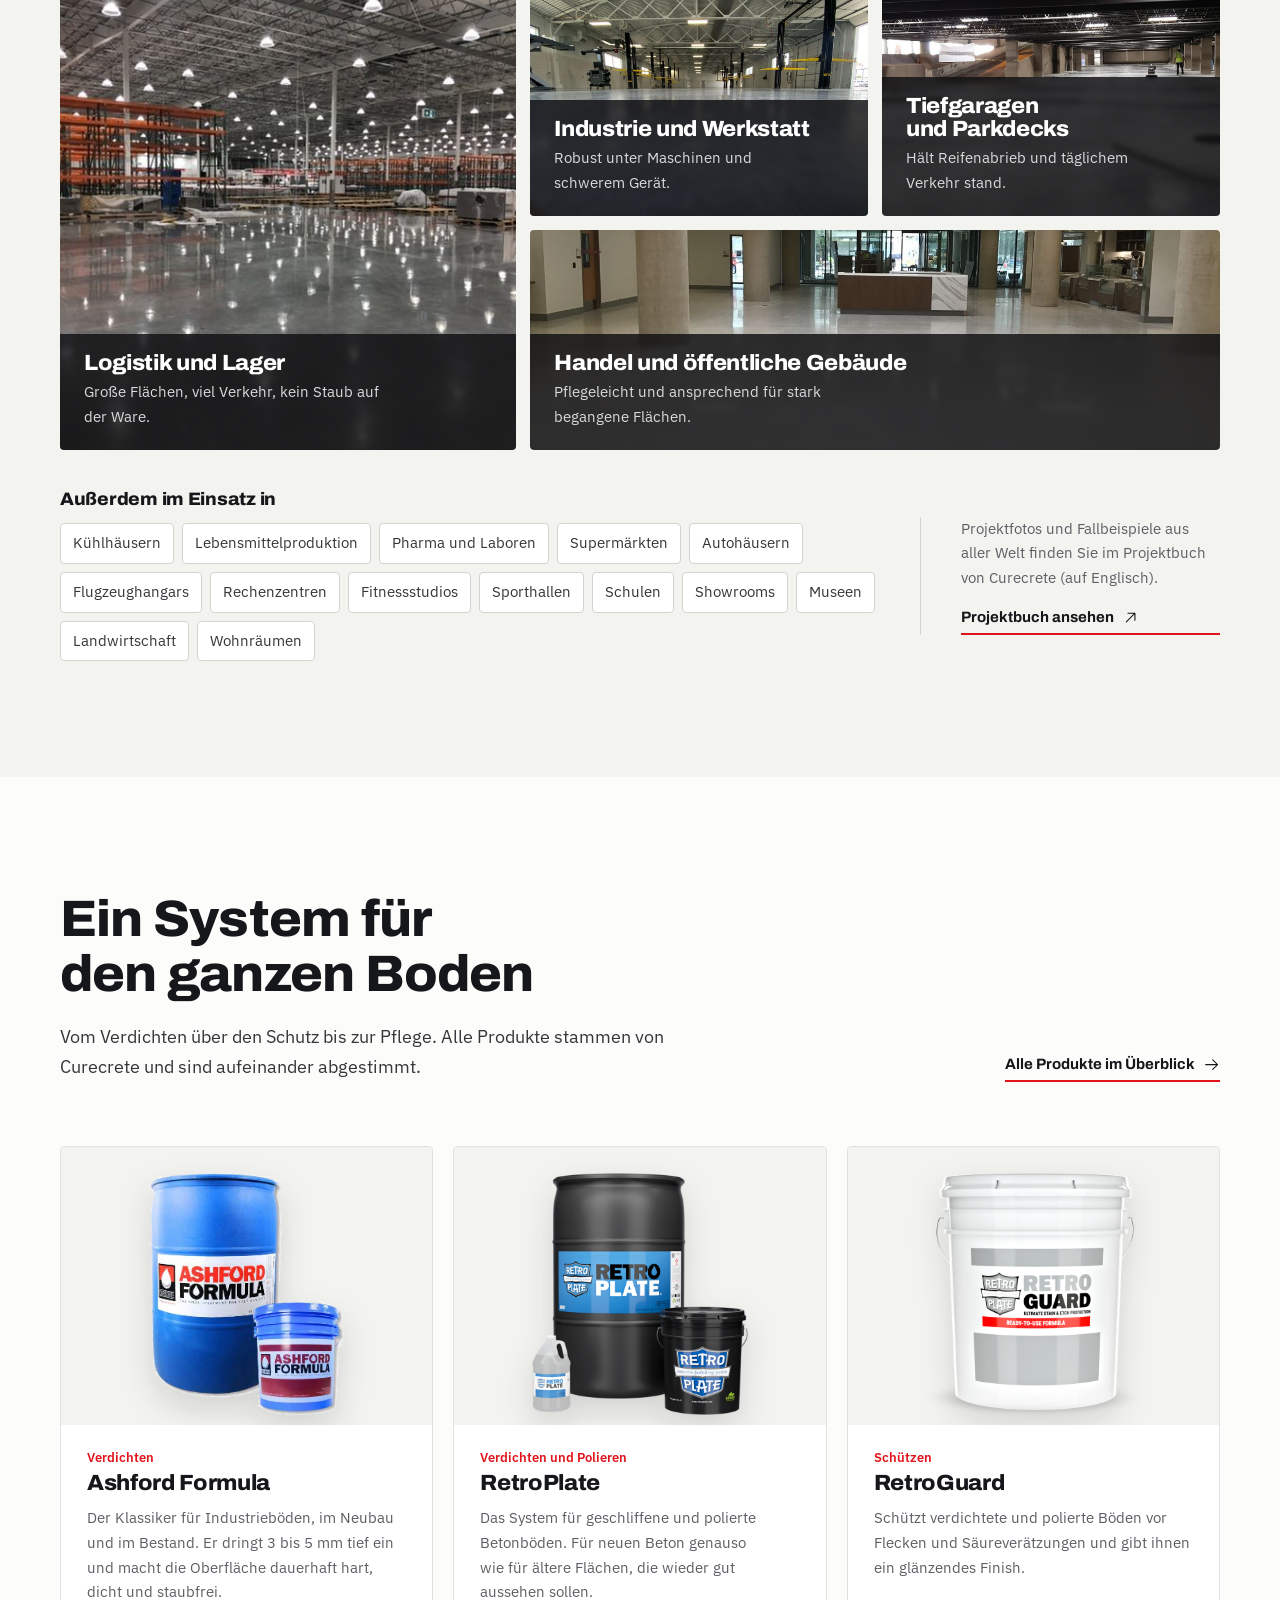
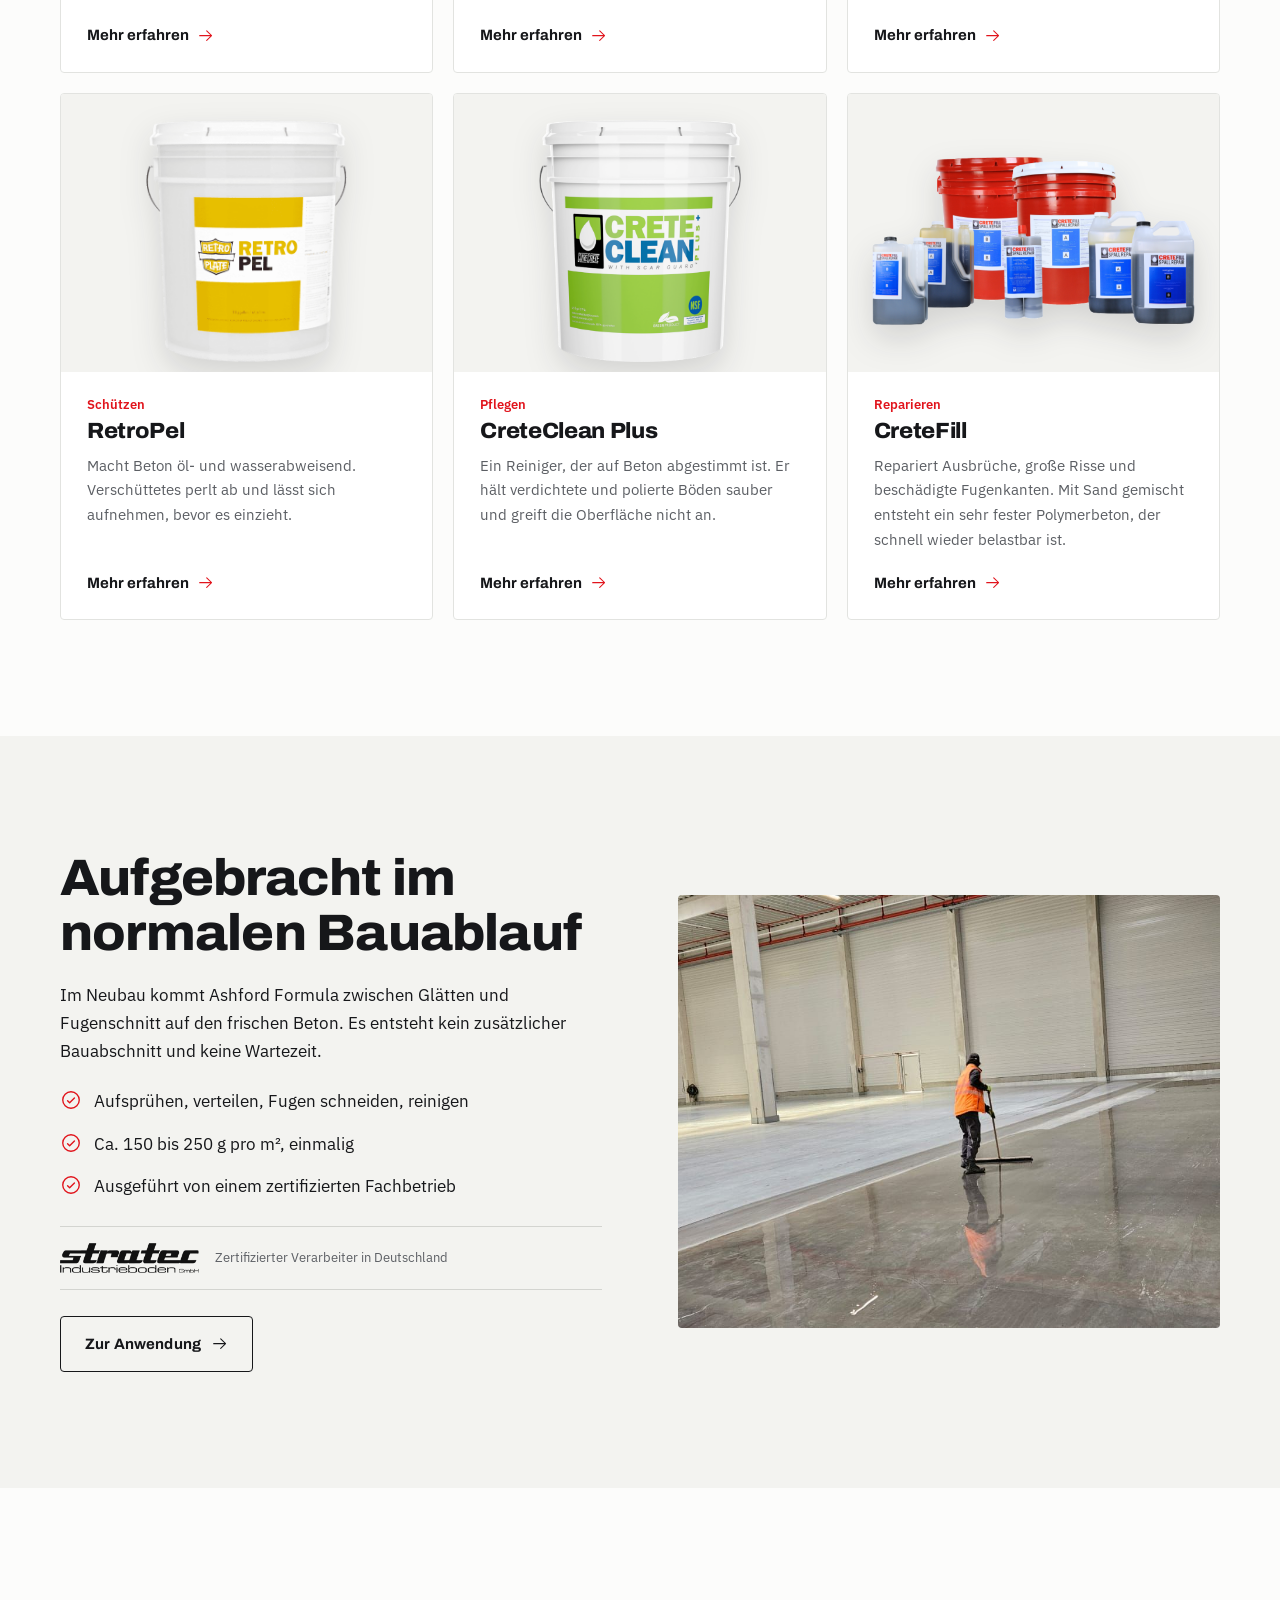
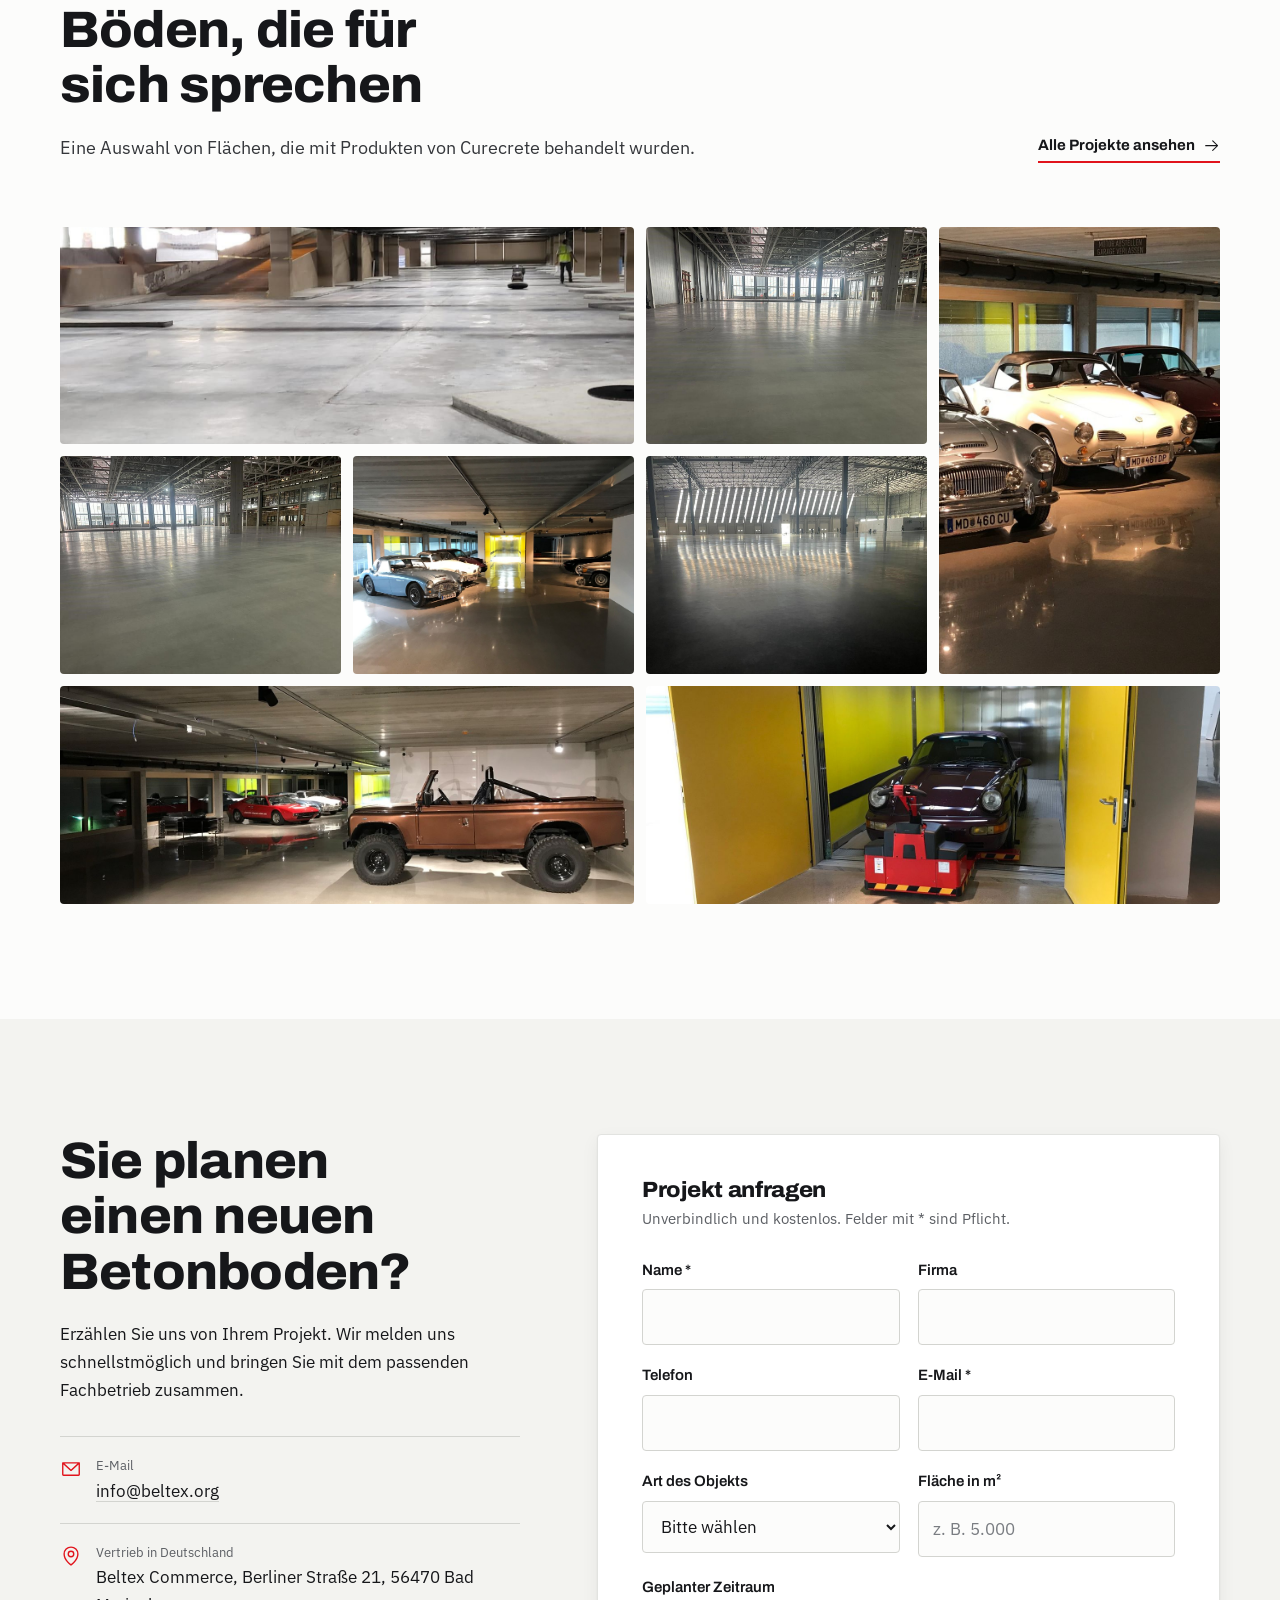
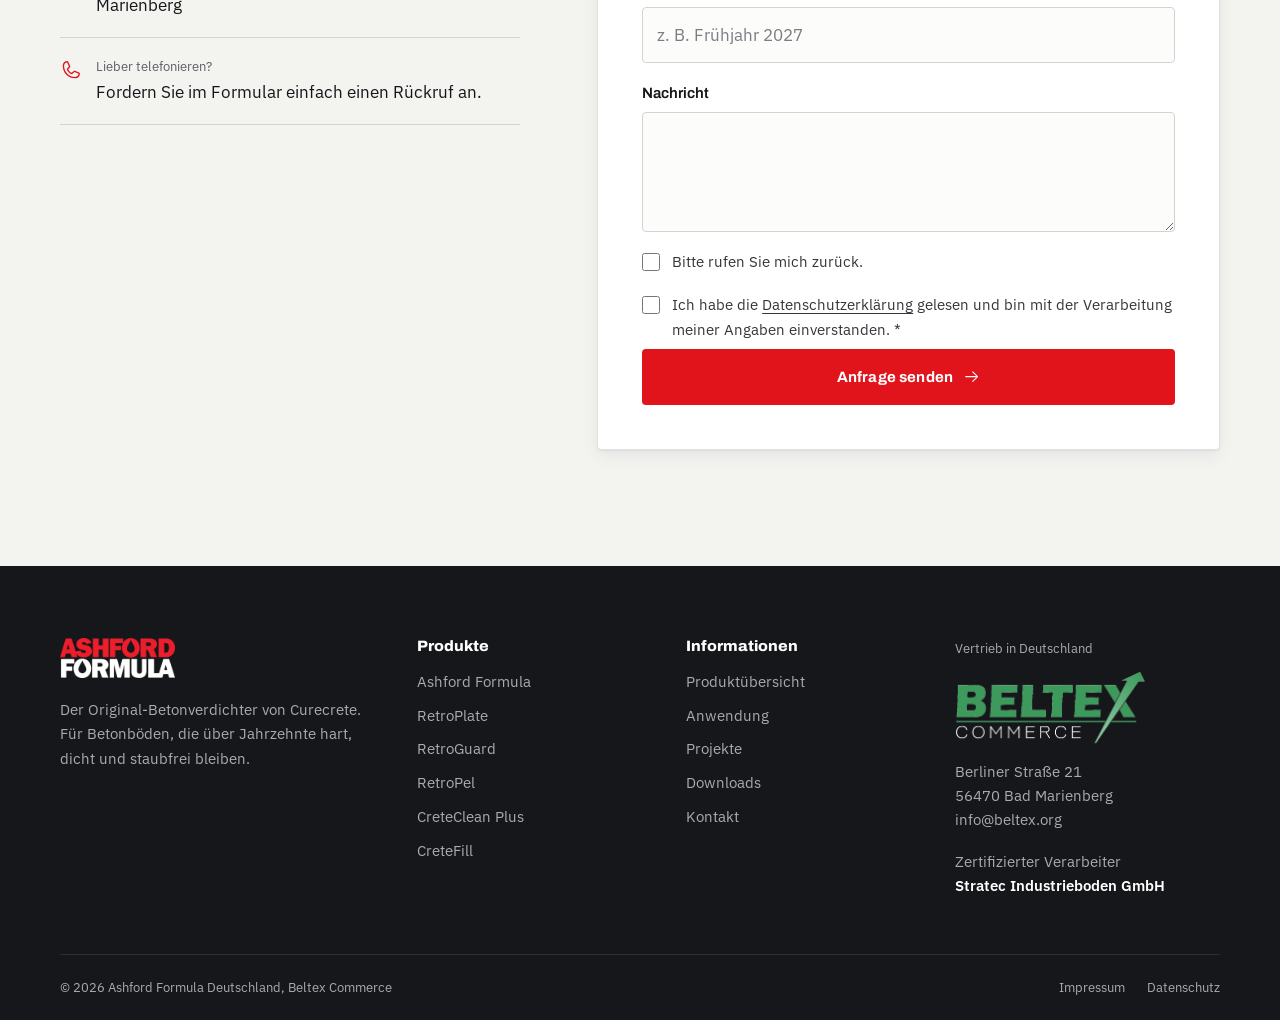
==== commit fda7e24f: "Korrekturschleife 1: Hero-Text und Vorteil Leicht zu reinigen nach Vorgabe Thomas Co-Authored-By: Cl" ====
--- a/index.html
+++ b/index.html
@@ -43,7 +43,7 @@
   <div class="hero__media"><img src="assets/hero-halle.jpg" alt="" fetchpriority="high"></div>
   <div class="wrap">
     <h1><span>Betonböden, die hart bleiben.</span> <span>Und <em>staubfrei</em>.</span></h1>
-    <p>Ashford Formula zieht in die Betonoberfläche ein und macht sie dauerhaft abriebfest und staubbindend. Eine Behandlung, die über Jahrzehnte wirkt.</p>
+    <p>Ashford Formula zieht in die Betonoberfläche ein und macht sie dauerhaft abriebfest und staubabweisend. Eine Behandlung, die über Jahrzehnte wirkt.</p>
     <div class="hero__cta">
       <a href="#kontakt" class="btn btn--red">Projekt anfragen <svg class="icon" viewBox="0 0 256 256" aria-hidden="true"><path d="M221.66,133.66l-72,72a8,8,0,0,1-11.32-11.32L196.69,136H40a8,8,0,0,1,0-16H196.69L138.34,61.66a8,8,0,0,1,11.32-11.32l72,72A8,8,0,0,1,221.66,133.66Z"/></svg></a>
       <a href="anwendung/" class="btn btn--light">So wirkt es</a>
@@ -89,7 +89,7 @@
     </div>
     <div class="extras">
       <div class="extra reveal"><svg class="icon" viewBox="0 0 256 256" aria-hidden="true"><path d="M136,80v43.47l36.12,21.67a8,8,0,0,1-8.24,13.72l-40-24A8,8,0,0,1,120,128V80a8,8,0,0,1,16,0Zm-8-48A95.44,95.44,0,0,0,60.08,60.15C52.81,67.51,46.35,74.59,40,82V64a8,8,0,0,0-16,0v40a8,8,0,0,0,8,8H72a8,8,0,0,0,0-16H49c7.15-8.42,14.27-16.35,22.39-24.57a80,80,0,1,1,1.66,114.75,8,8,0,1,0-11,11.64A96,96,0,1,0,128,32Z"/></svg><h3>Einmal behandeln</h3><p>Die Wirkung bleibt im Beton. Kein Nachstreichen, keine neue Beschichtung nach ein paar Jahren.</p></div>
-      <div class="extra reveal reveal-d1"><svg class="icon" viewBox="0 0 256 256" aria-hidden="true"><path d="M235.5,216.81c-22.56-11-35.5-34.58-35.5-64.8V134.73a15.94,15.94,0,0,0-10.09-14.87L165,110a8,8,0,0,1-4.48-10.34l21.32-53a28,28,0,0,0-16.1-37,28.14,28.14,0,0,0-35.82,16,.61.61,0,0,0,0,.12L108.9,79a8,8,0,0,1-10.37,4.49L73.11,73.14A15.89,15.89,0,0,0,55.74,76.8C34.68,98.45,24,123.75,24,152a111.45,111.45,0,0,0,31.18,77.53A8,8,0,0,0,61,232H232a8,8,0,0,0,3.5-15.19ZM67.14,88l25.41,10.3a24,24,0,0,0,31.23-13.45l21-53c2.56-6.11,9.47-9.27,15.43-7a12,12,0,0,1,6.88,15.92L145.69,93.76a24,24,0,0,0,13.43,31.14L184,134.73V152c0,.33,0,.66,0,1L55.77,101.71A108.84,108.84,0,0,1,67.14,88Zm48,128a87.53,87.53,0,0,1-24.34-42,8,8,0,0,0-15.49,4,105.16,105.16,0,0,0,18.36,38H64.44A95.54,95.54,0,0,1,40,152a85.9,85.9,0,0,1,7.73-36.29l137.8,55.12c3,18,10.56,33.48,21.89,45.16Z"/></svg><h3>Leicht zu reinigen</h3><p>Auf der geschlossenen Oberfläche hält sich Schmutz schlecht. Eine Scheuersaugmaschine genügt.</p></div>
+      <div class="extra reveal reveal-d1"><svg class="icon" viewBox="0 0 256 256" aria-hidden="true"><path d="M235.5,216.81c-22.56-11-35.5-34.58-35.5-64.8V134.73a15.94,15.94,0,0,0-10.09-14.87L165,110a8,8,0,0,1-4.48-10.34l21.32-53a28,28,0,0,0-16.1-37,28.14,28.14,0,0,0-35.82,16,.61.61,0,0,0,0,.12L108.9,79a8,8,0,0,1-10.37,4.49L73.11,73.14A15.89,15.89,0,0,0,55.74,76.8C34.68,98.45,24,123.75,24,152a111.45,111.45,0,0,0,31.18,77.53A8,8,0,0,0,61,232H232a8,8,0,0,0,3.5-15.19ZM67.14,88l25.41,10.3a24,24,0,0,0,31.23-13.45l21-53c2.56-6.11,9.47-9.27,15.43-7a12,12,0,0,1,6.88,15.92L145.69,93.76a24,24,0,0,0,13.43,31.14L184,134.73V152c0,.33,0,.66,0,1L55.77,101.71A108.84,108.84,0,0,1,67.14,88Zm48,128a87.53,87.53,0,0,1-24.34-42,8,8,0,0,0-15.49,4,105.16,105.16,0,0,0,18.36,38H64.44A95.54,95.54,0,0,1,40,152a85.9,85.9,0,0,1,7.73-36.29l137.8,55.12c3,18,10.56,33.48,21.89,45.16Z"/></svg><h3>Leicht zu reinigen</h3><p>Glatte, geschlossene Oberfläche: Schmutz setzt sich nicht fest, eine Scheuersaugmaschine genügt.</p></div>
       <div class="extra reveal reveal-d2"><svg class="icon" viewBox="0 0 256 256" aria-hidden="true"><path d="M208,40H48A16,16,0,0,0,32,56v56c0,52.72,25.52,84.67,46.93,102.19,23.06,18.86,46,25.26,47,25.53a8,8,0,0,0,4.2,0c1-.27,23.91-6.67,47-25.53C198.48,196.67,224,164.72,224,112V56A16,16,0,0,0,208,40Zm0,72c0,37.07-13.66,67.16-40.6,89.42A129.3,129.3,0,0,1,128,223.62a128.25,128.25,0,0,1-38.92-21.81C61.82,179.51,48,149.3,48,112l0-56,160,0ZM82.34,141.66a8,8,0,0,1,11.32-11.32L112,148.69l50.34-50.35a8,8,0,0,1,11.32,11.32l-56,56a8,8,0,0,1-11.32,0Z"/></svg><h3>20 Jahre Garantie</h3><p>Übernimmt ein zertifizierter Fachbetrieb die Ausführung, gibt es auf Wunsch eine Garantieerklärung.</p></div>
       <div class="extra reveal reveal-d3"><svg class="icon" viewBox="0 0 256 256" aria-hidden="true"><path d="M223.45,40.07a8,8,0,0,0-7.52-7.52C139.8,28.08,78.82,51,52.82,94a87.09,87.09,0,0,0-12.76,49c.57,15.92,5.21,32,13.79,47.85l-19.51,19.5a8,8,0,0,0,11.32,11.32l19.5-19.51C81,210.73,97.09,215.37,113,215.94q1.67.06,3.33.06A86.93,86.93,0,0,0,162,203.18C205,177.18,227.93,116.21,223.45,40.07ZM153.75,189.5c-22.75,13.78-49.68,14-76.71.77l88.63-88.62a8,8,0,0,0-11.32-11.32L65.73,179c-13.19-27-13-54,.77-76.71,22.09-36.47,74.6-56.44,141.31-54.06C210.2,114.89,190.22,167.41,153.75,189.5Z"/></svg><h3>Wasserbasiert</h3><p>Frei von Lösemitteln und flüchtigen organischen Stoffen. Keine schädlichen Dämpfe bei der Verarbeitung.</p></div>
     </div>
